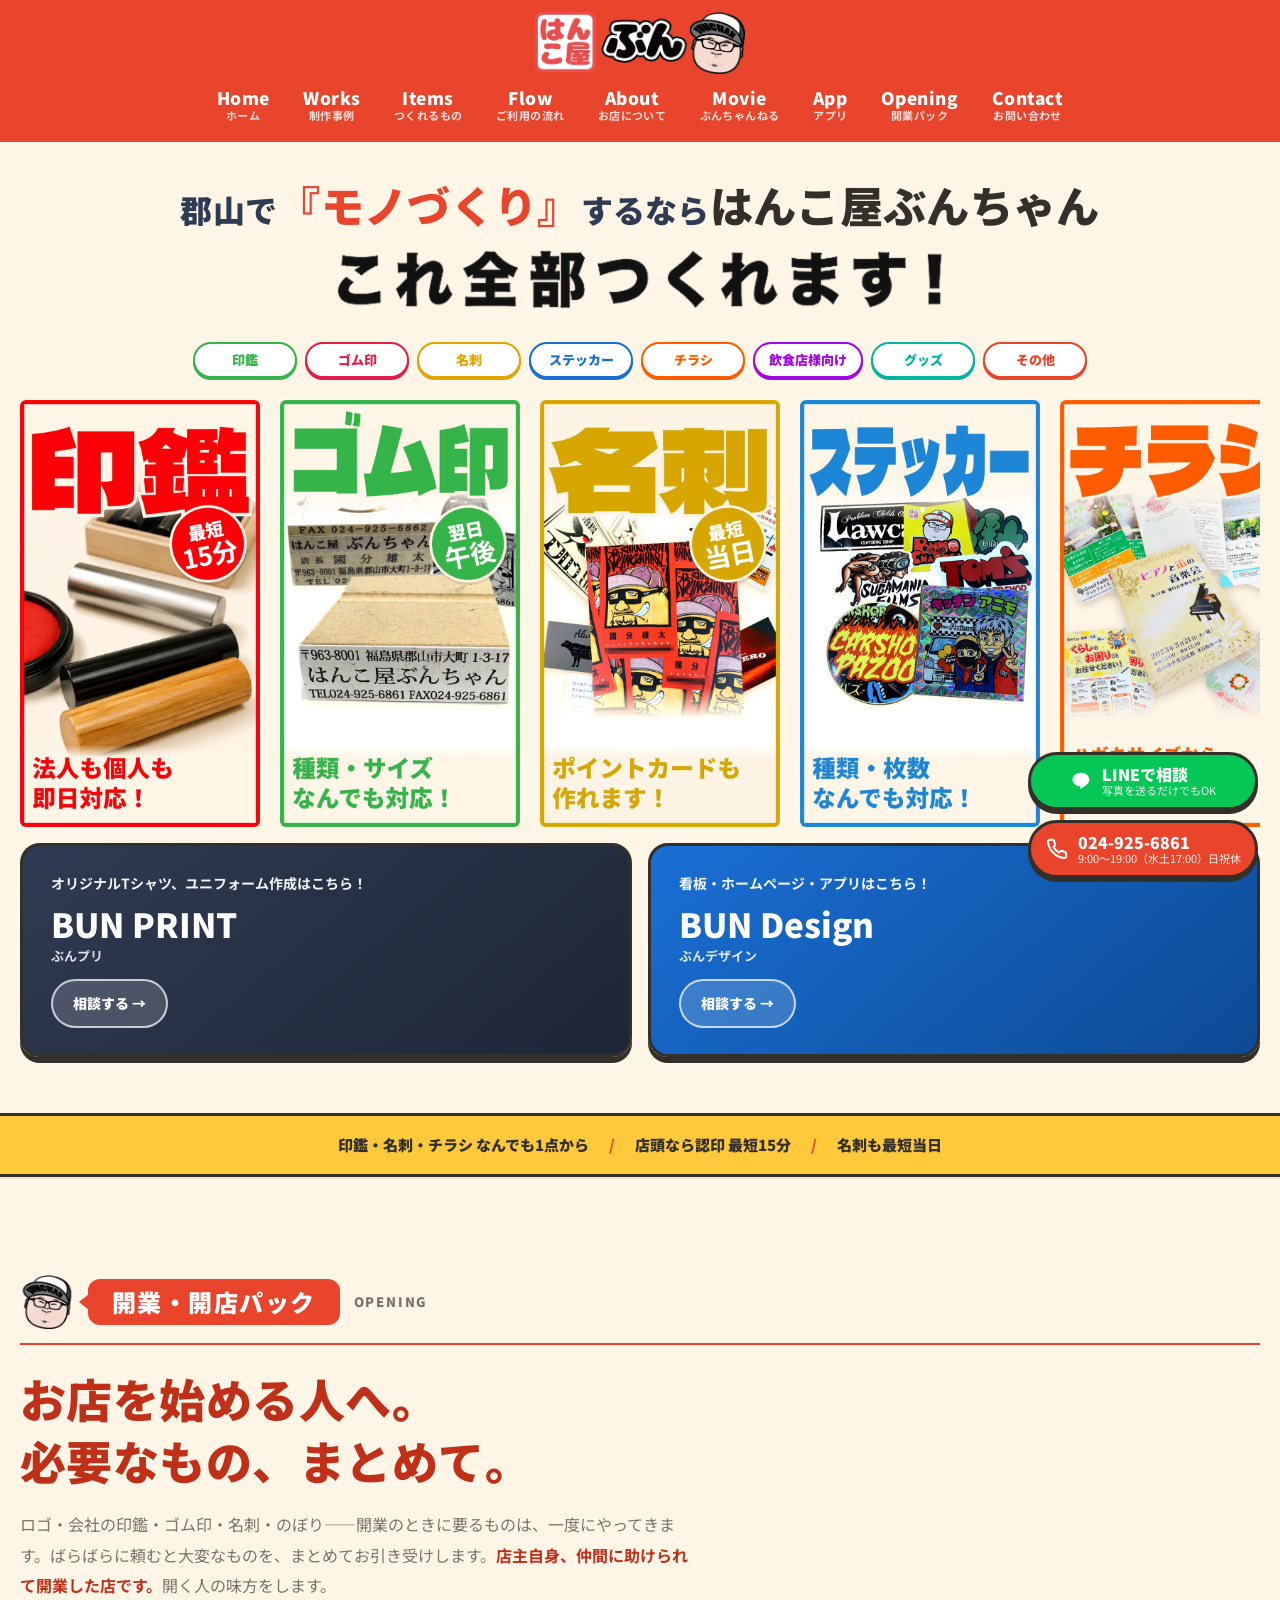
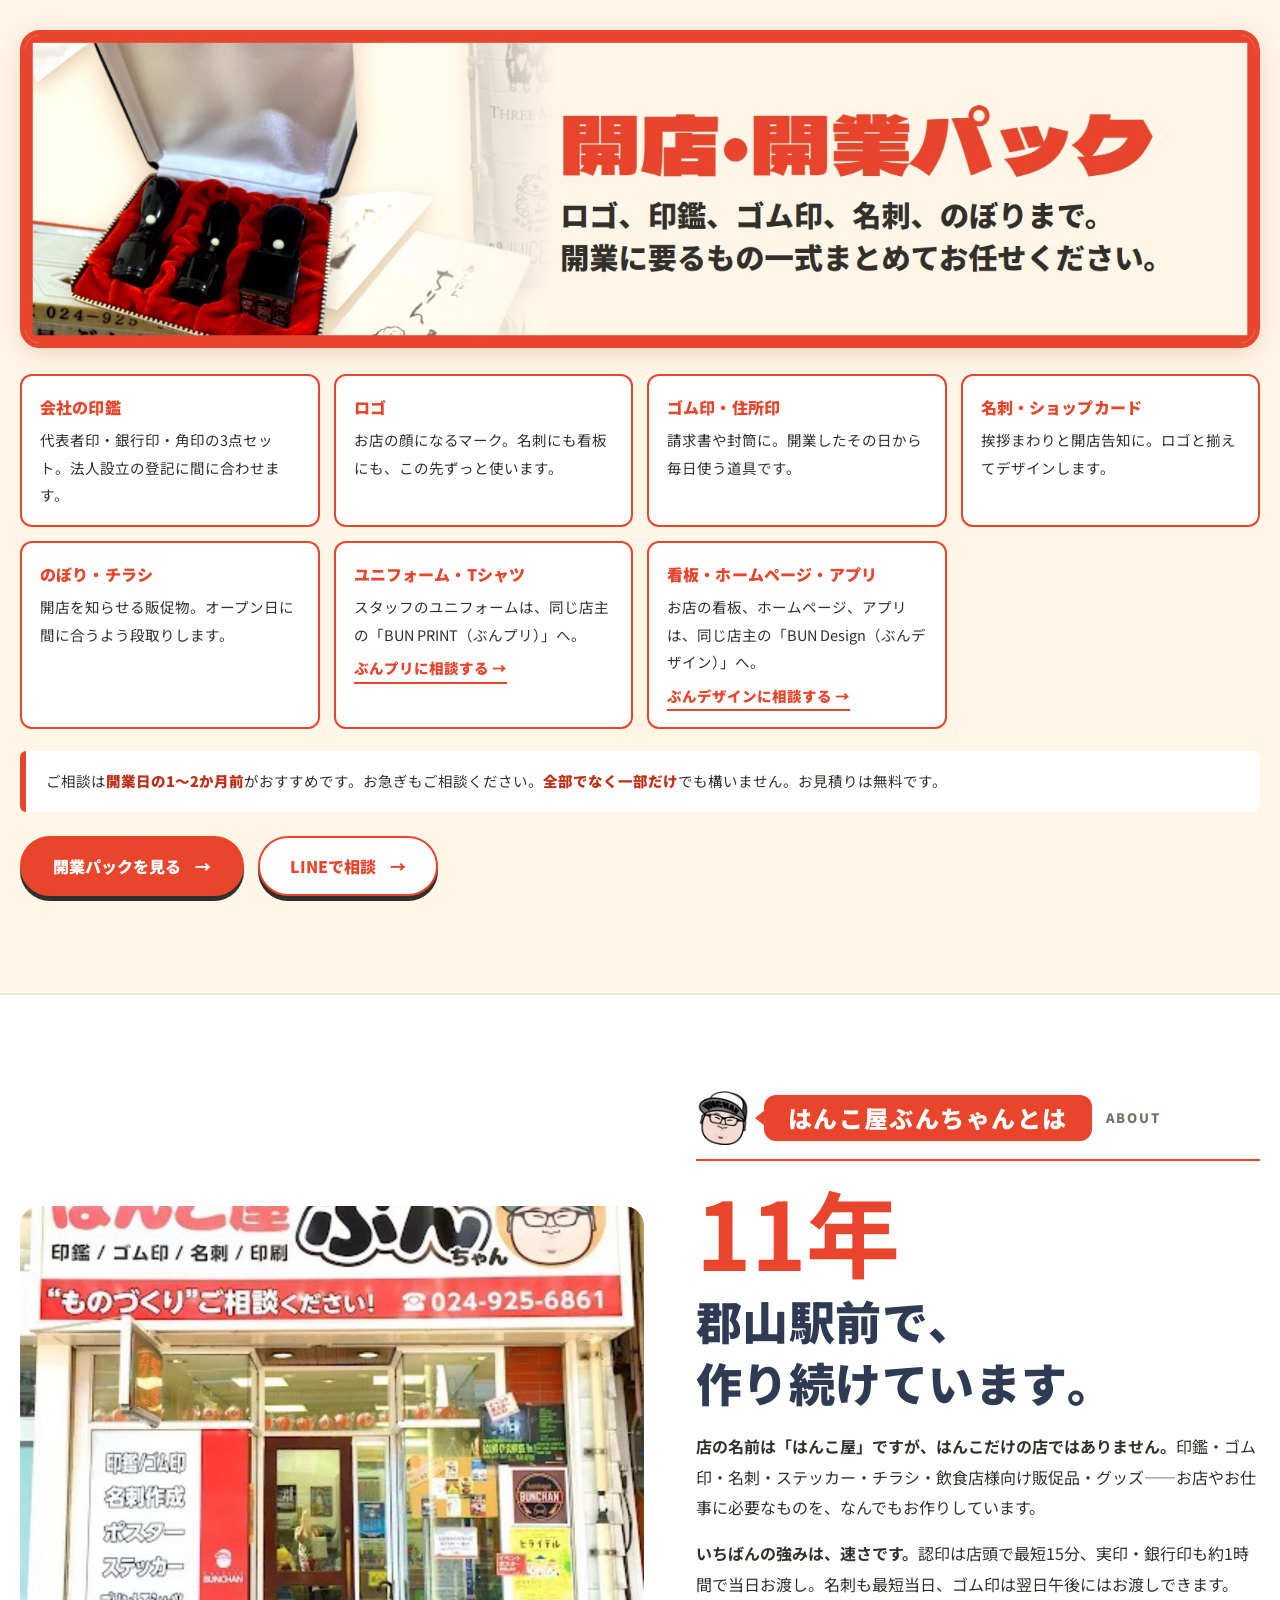
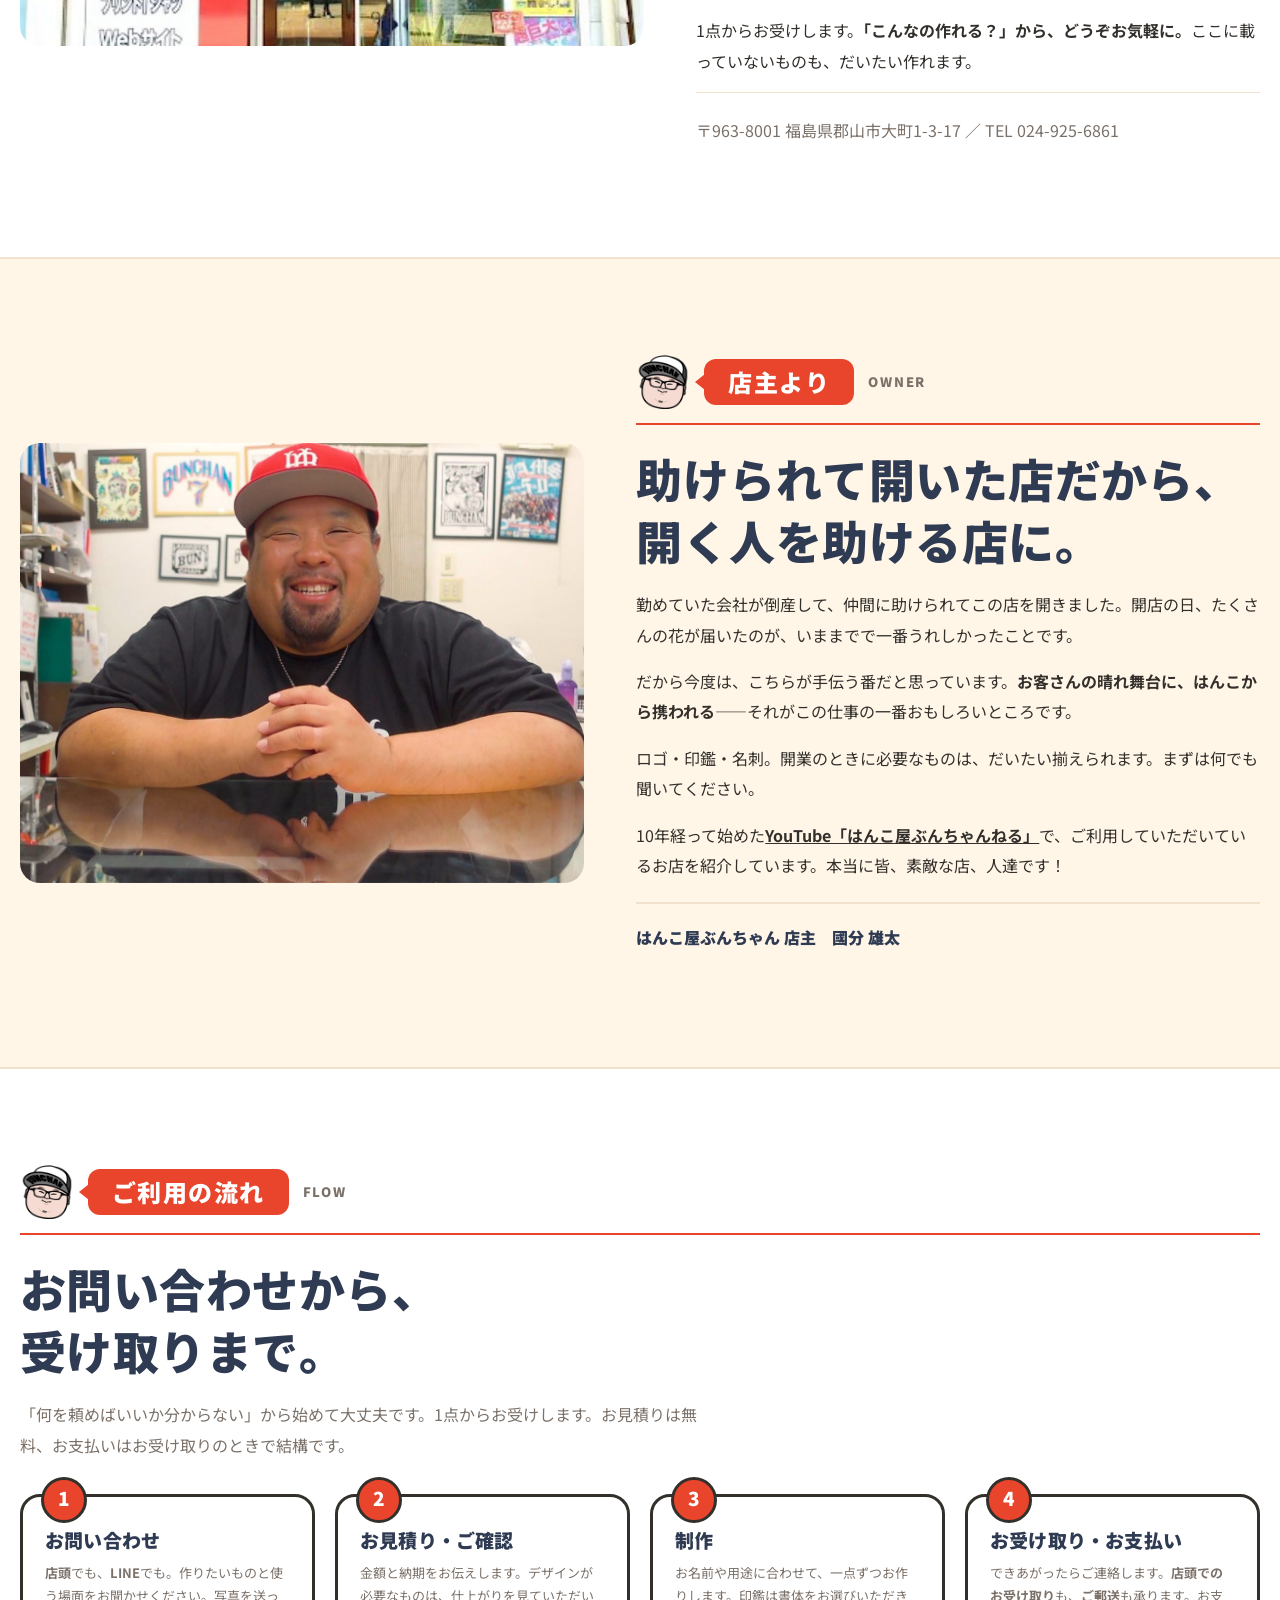
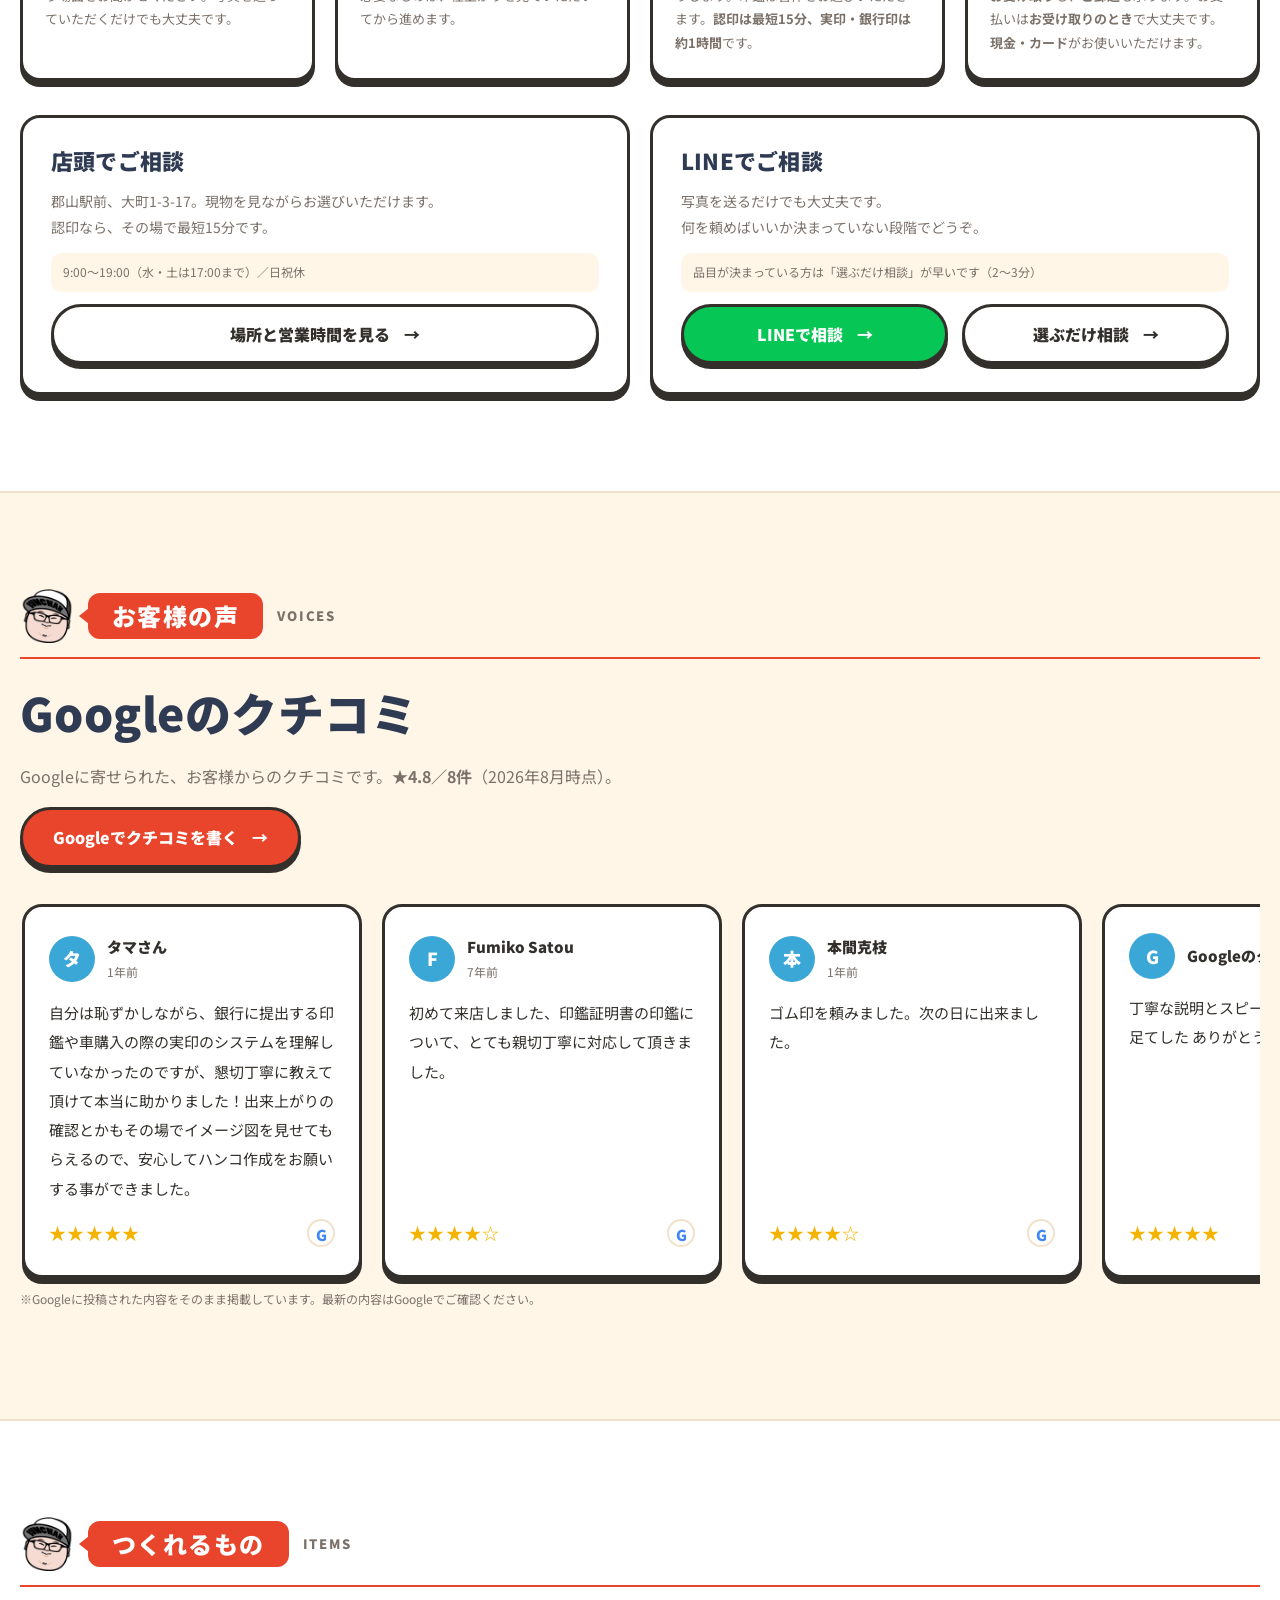
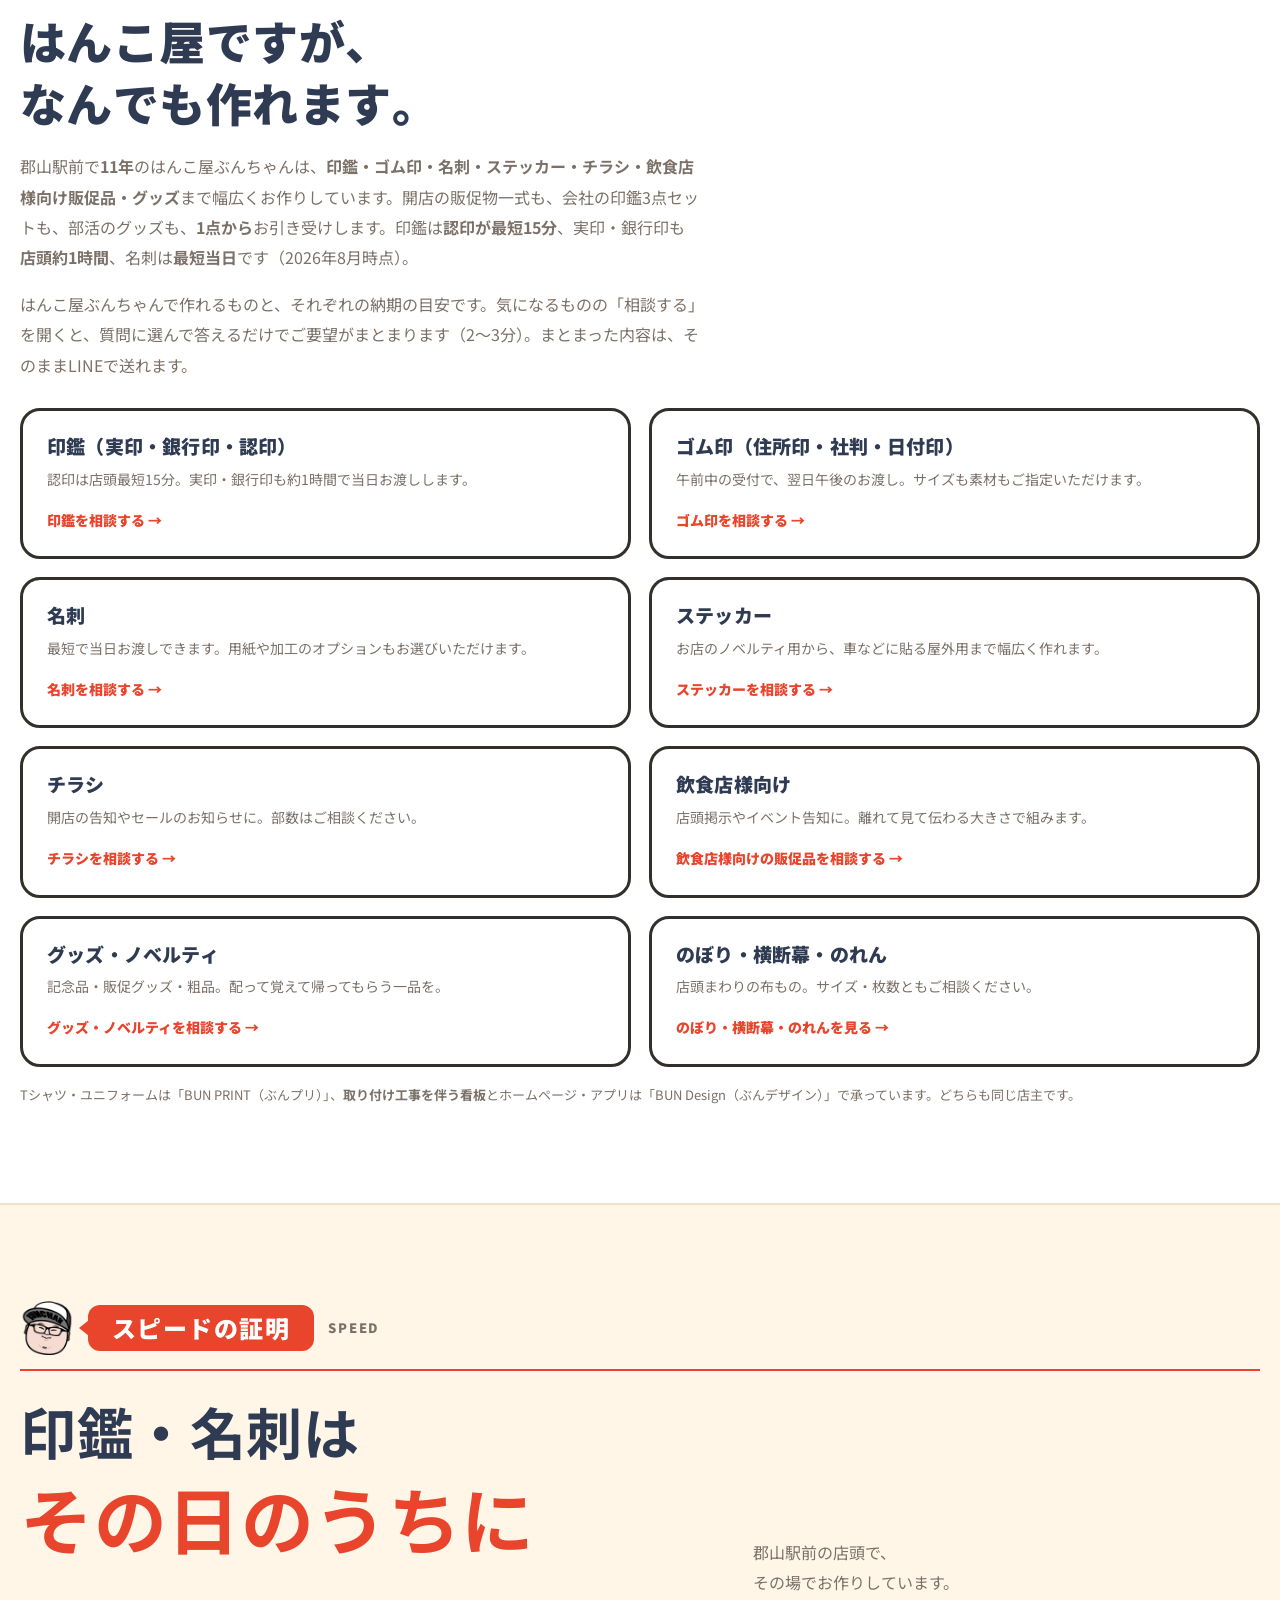
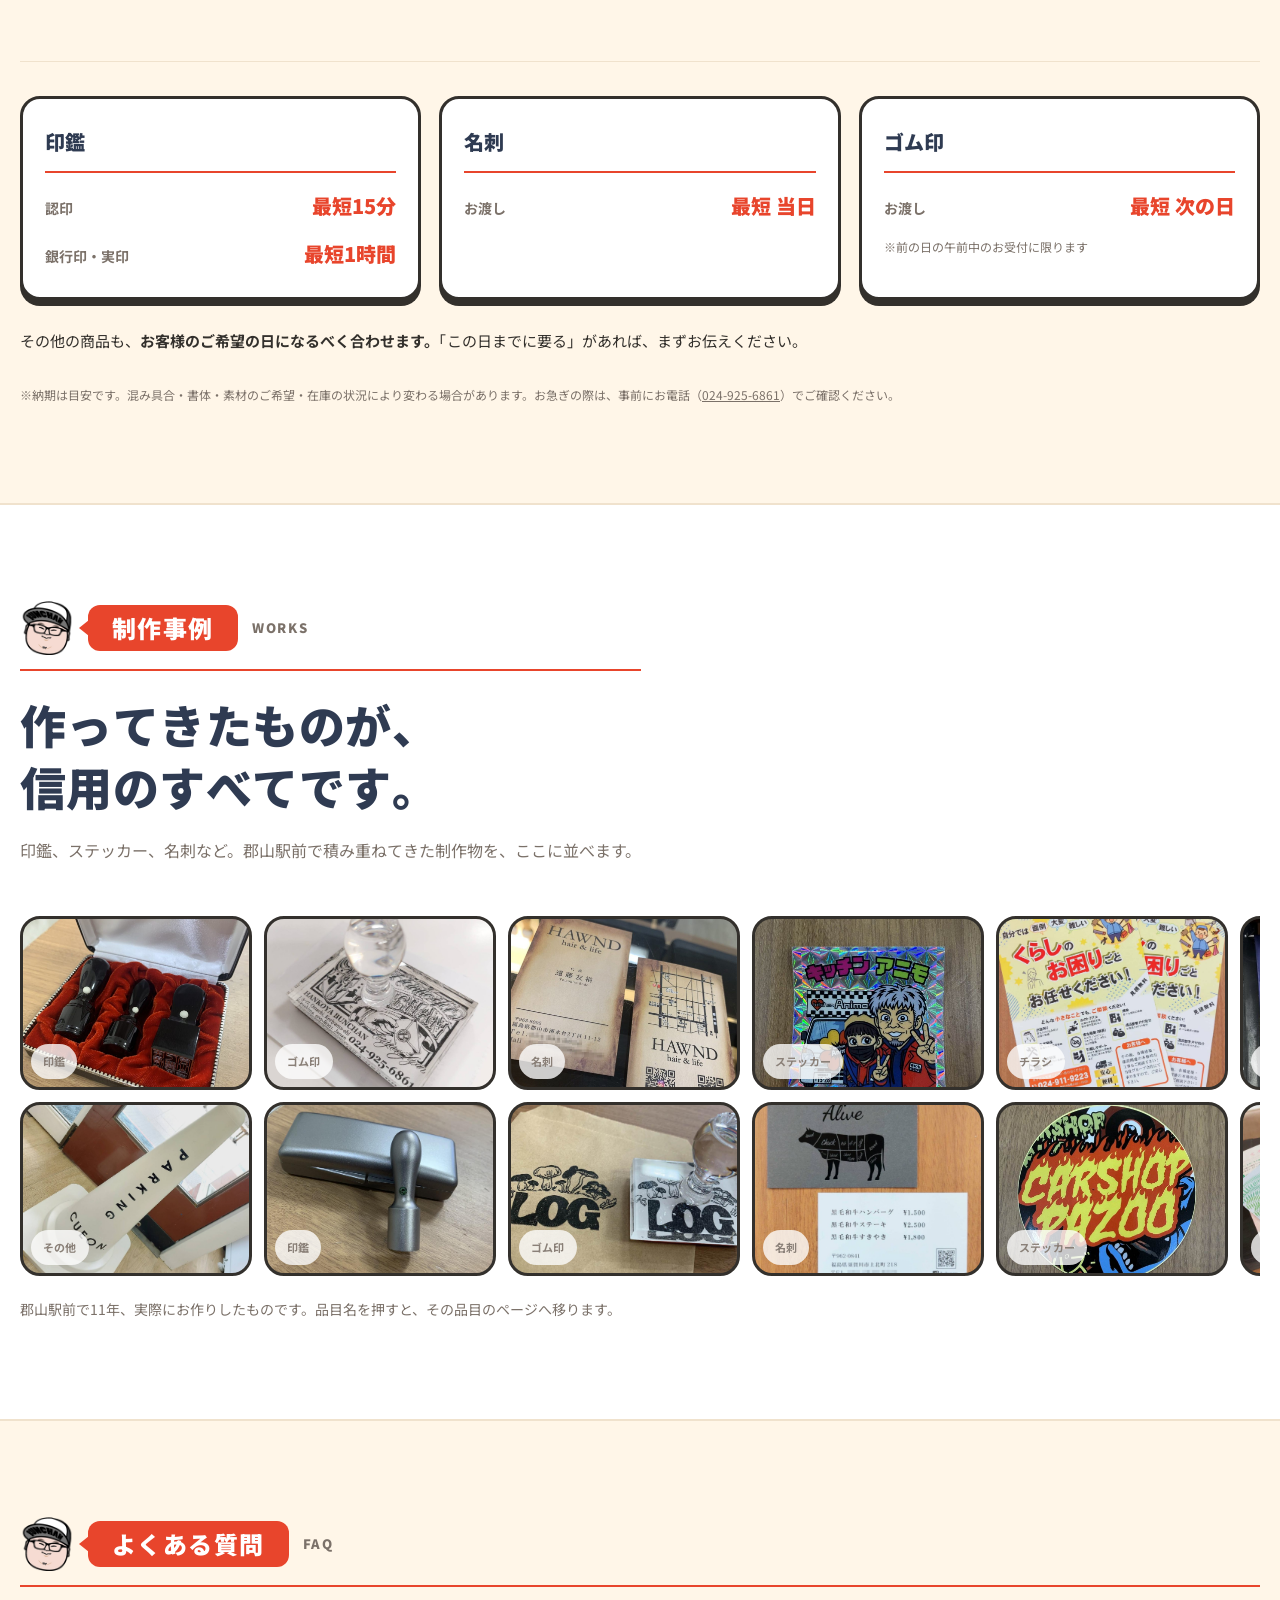
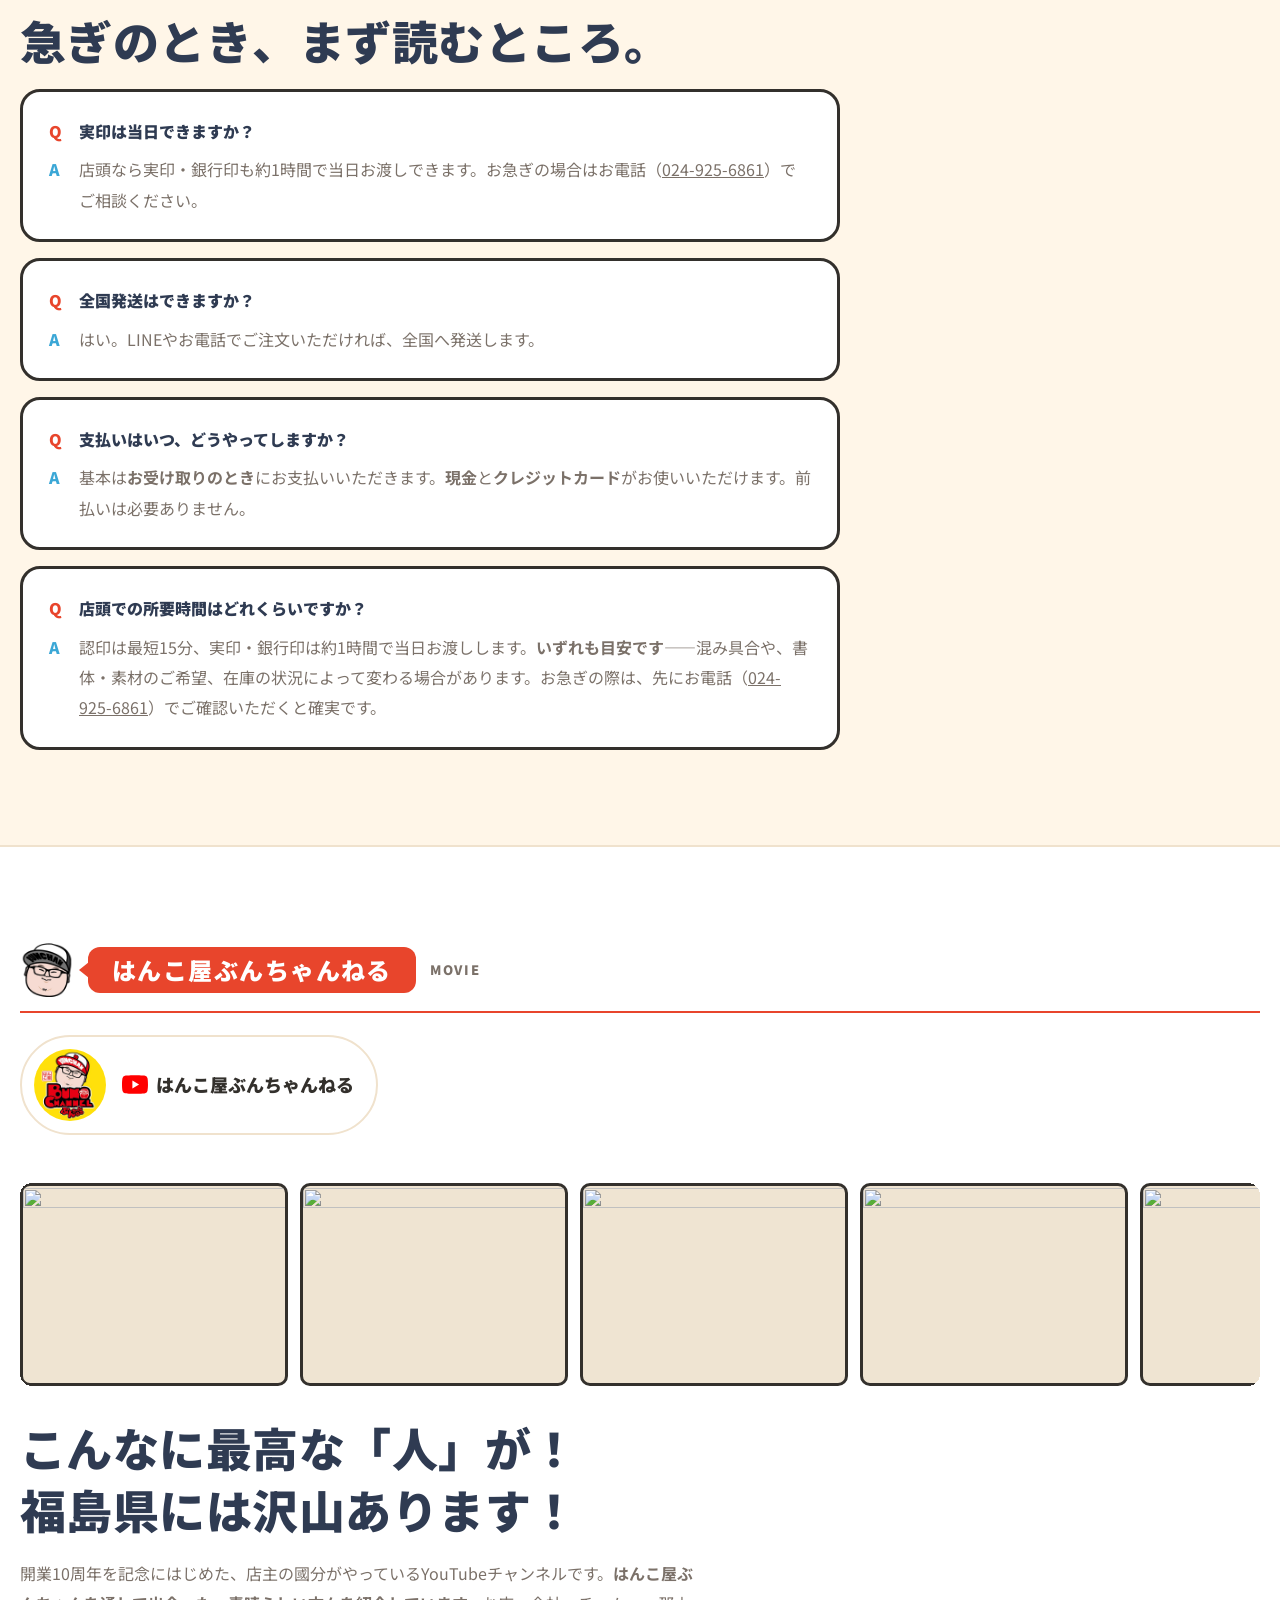
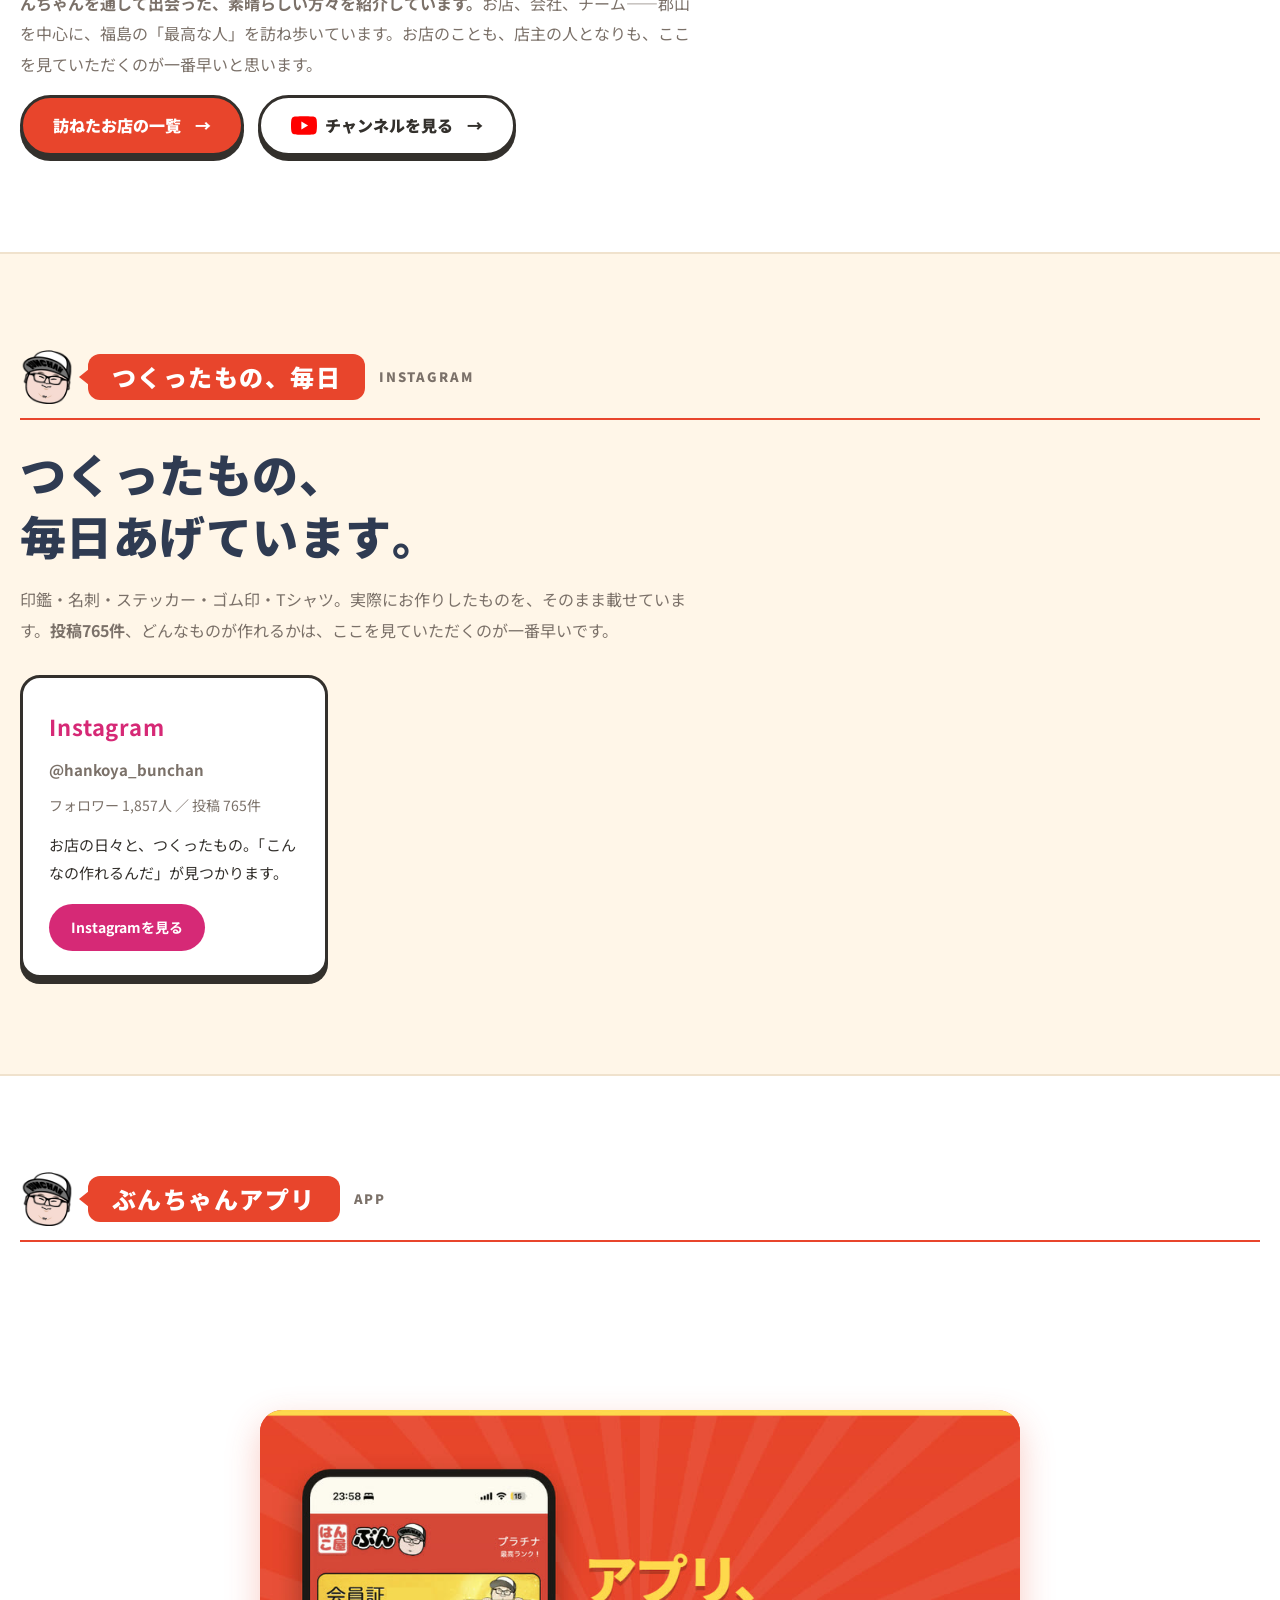
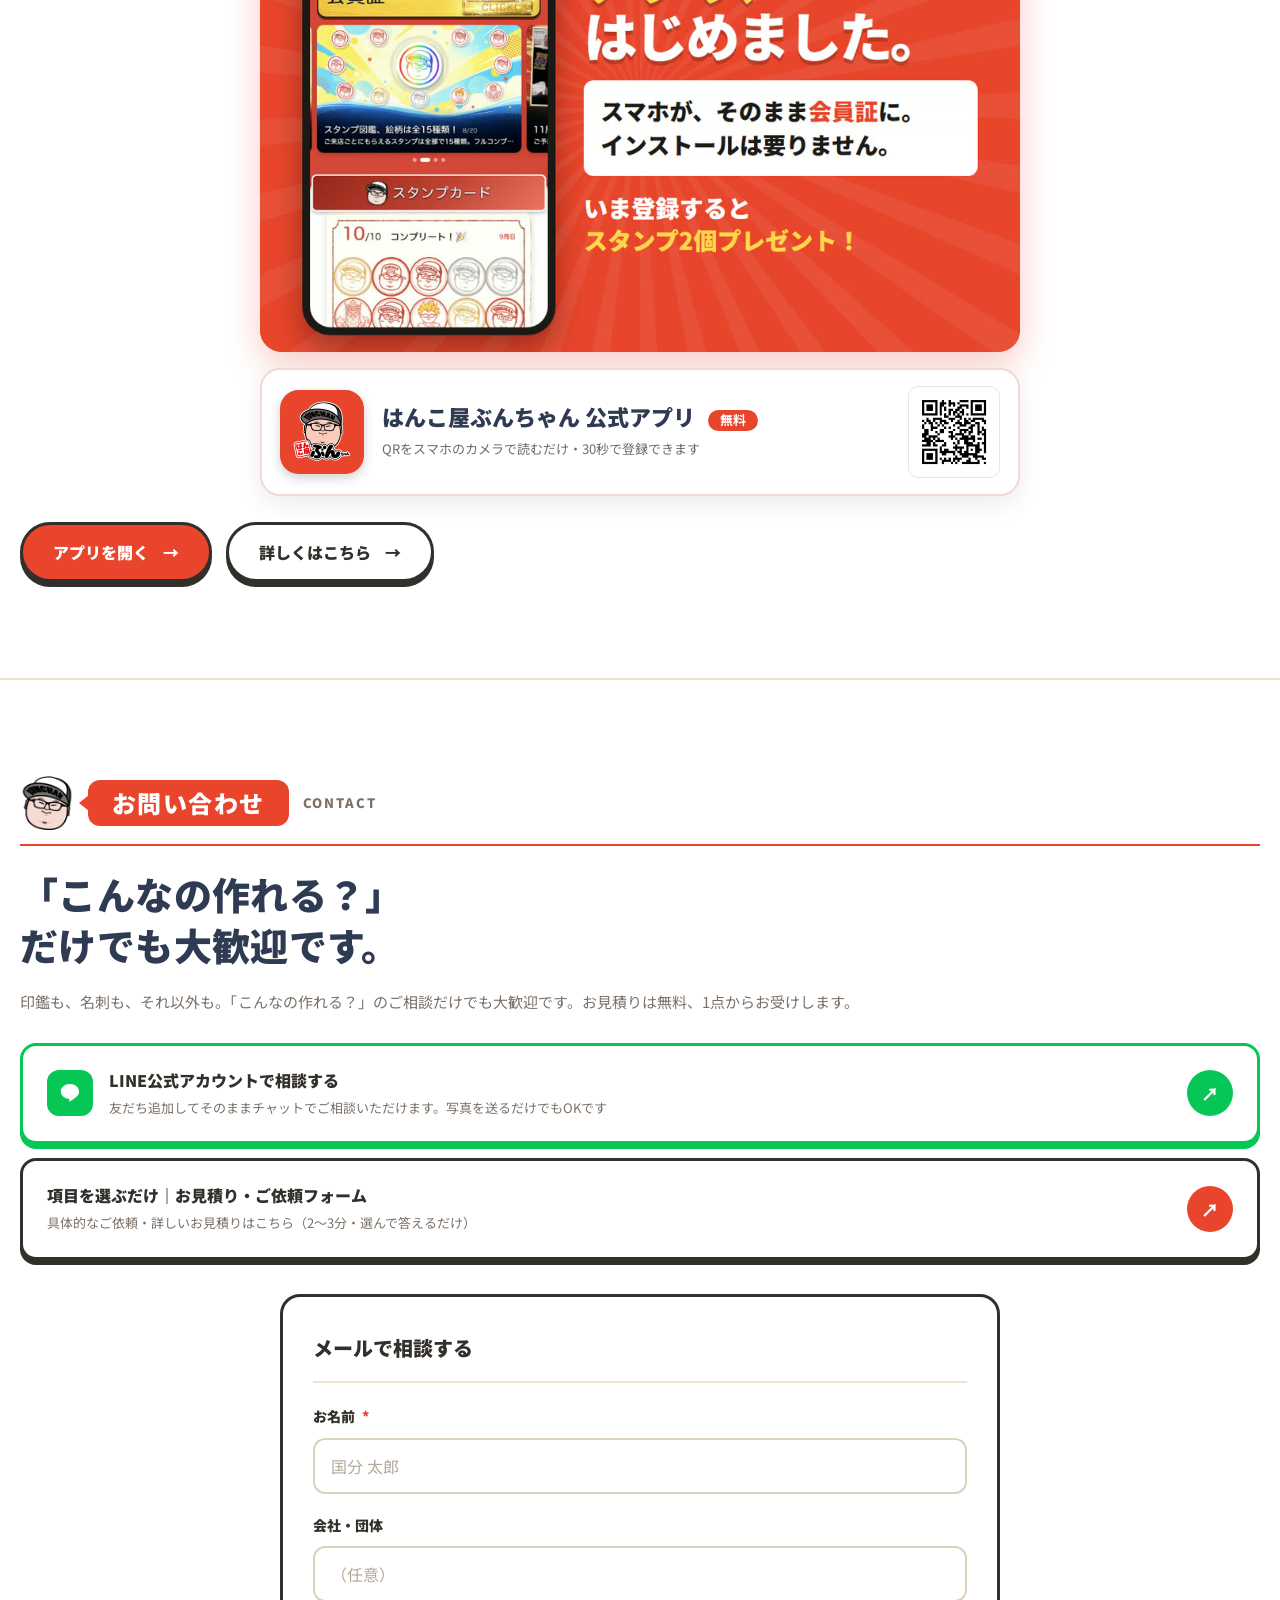
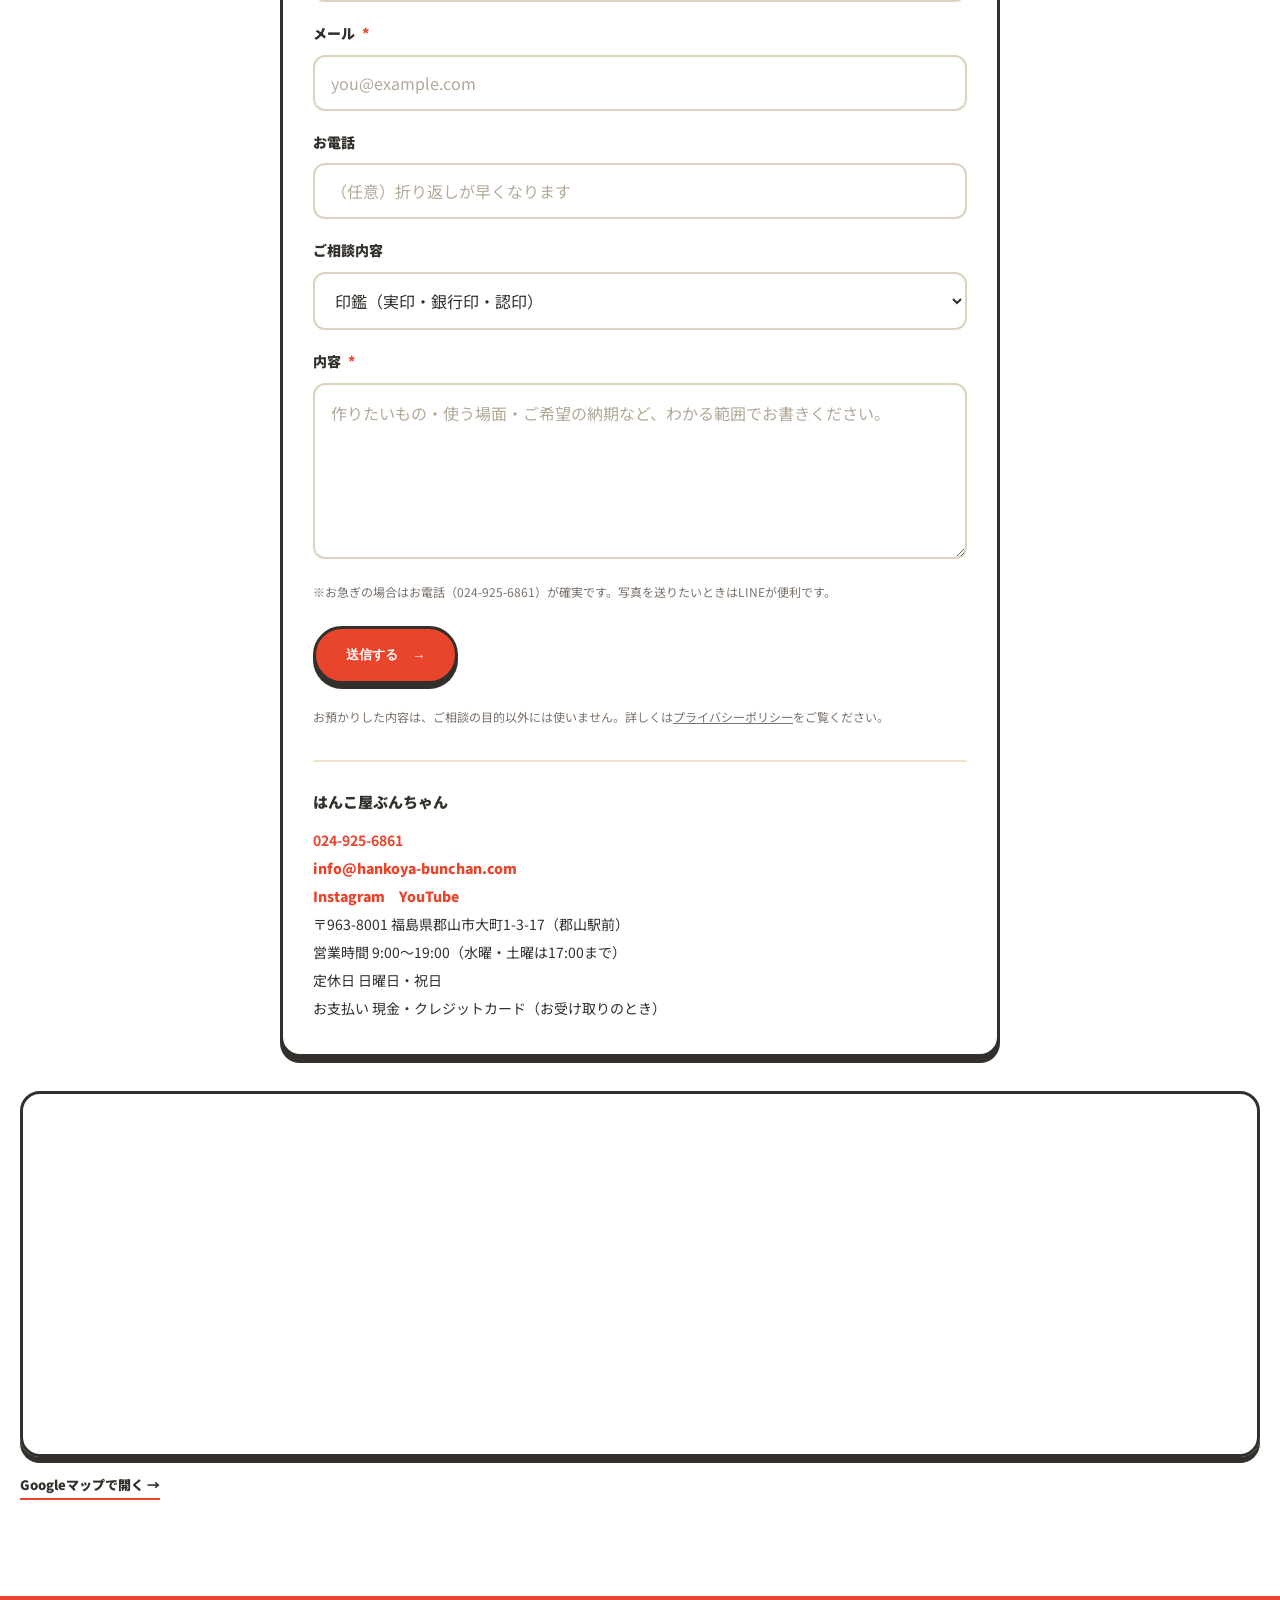
==== index.html @ e127908c "update 2026-09-04 09:06" ====
<!doctype html>
<html lang="ja">
<head>
  <meta charset="utf-8">
  <meta name="viewport" content="width=device-width, initial-scale=1">
  <!-- ★公開時に必ず削除すること（CHECKLIST_KOKAI対象）。公開前の検索インデックス防止 -->
  <meta name="robots" content="noindex,nofollow">
  <title>はんこ屋ぶんちゃん｜郡山でモノづくり 印鑑・名刺・ステッカー・チラシ</title>
  <meta name="description" content="郡山駅前で11年。印鑑・ゴム印・名刺・ステッカー・チラシ・飲食店様向け販促品・グッズまで、なんでもお作りします。認印は店頭最短15分、名刺は最短当日。1点から、全国発送も。">
  <link rel="canonical" href="https://hankoya-bunchan.com/">
  <link rel="icon" href="img/favicon-32.png" sizes="32x32" type="image/png">
  <link rel="icon" href="img/favicon-192.png" sizes="192x192" type="image/png">
  <link rel="apple-touch-icon" href="img/apple-touch-icon.png">
  <meta property="og:type" content="website">
  <meta property="og:title" content="はんこ屋ぶんちゃん｜郡山でモノづくり 印鑑・名刺・ステッカー・チラシ">
  <meta property="og:description" content="郡山駅前で11年。印鑑・ゴム印・名刺・ステッカー・チラシ・飲食店様向け販促品・グッズまで、なんでもお作りします。認印は店頭最短15分、名刺は最短当日。1点から、全国発送も。">
  <meta property="og:url" content="https://bunchan-groobeat.github.io/hankoya-bunchan-hp/">
  <meta property="og:locale" content="ja_JP">
  <meta property="og:image" content="https://bunchan-groobeat.github.io/hankoya-bunchan-hp/img/ogp.jpg">
  <meta property="og:image:width" content="1200">
  <meta property="og:image:height" content="630">
  <meta property="og:image:alt" content="はんこ屋ぶんちゃん これ全部つくれます！">
  <meta name="twitter:card" content="summary_large_image">
  <meta name="twitter:image" content="https://bunchan-groobeat.github.io/hankoya-bunchan-hp/img/ogp.jpg">
  <link rel="preconnect" href="https://fonts.googleapis.com">
  <link rel="preconnect" href="https://fonts.gstatic.com" crossorigin>
  <link href="https://fonts.googleapis.com/css2?family=Noto+Sans+JP:wght@400;500;700;900&display=swap" rel="stylesheet">
  <script type="application/ld+json">
{
  "@context": "https://schema.org",
  "@type": "Store",
  "name": "はんこ屋ぶんちゃん",
  "description": "郡山駅前で11年。印鑑・ゴム印・名刺・ステッカー・チラシ・飲食店様向け販促品・グッズまで、なんでもお作りします。認印は店頭最短15分、名刺は最短当日。1点から、全国発送も。",
  "url": "https://hankoya-bunchan.com/",
  "telephone": "+81-24-925-6861",
  "foundingDate": "2015-07-01",
  "address": {
    "@type": "PostalAddress",
    "postalCode": "963-8001",
    "addressRegion": "福島県",
    "addressLocality": "郡山市",
    "streetAddress": "大町1-3-17",
    "addressCountry": "JP"
  },
  "openingHoursSpecification": [
    {
      "@type": "OpeningHoursSpecification",
      "dayOfWeek": [
        "Monday",
        "Tuesday",
        "Thursday",
        "Friday"
      ],
      "opens": "09:00",
      "closes": "19:00"
    },
    {
      "@type": "OpeningHoursSpecification",
      "dayOfWeek": [
        "Wednesday",
        "Saturday"
      ],
      "opens": "09:00",
      "closes": "17:00"
    }
  ],
  "paymentAccepted": "現金, クレジットカード",
  "currenciesAccepted": "JPY",
  "sameAs": [
    "https://www.instagram.com/hankoya_bunchan",
    "https://www.youtube.com/@bunchannel2025"
  ],
  "image": [
    "https://hankoya-bunchan.com/img/ogp.jpg",
    "https://hankoya-bunchan.com/img/shop-outside.jpg"
  ],
  "logo": "https://hankoya-bunchan.com/img/app-logo.png",
  "priceRange": "¥330〜¥20,000",
  "hasMap": "https://share.google/TN5vIBhqydpP0uvWV"
}
  </script>
  <script type="application/ld+json">
  {
    "@context": "https://schema.org",
    "@type": "FAQPage",
    "mainEntity": [
      {
        "@type": "Question",
        "name": "実印は当日できますか？",
        "acceptedAnswer": {
          "@type": "Answer",
          "text": "店頭なら実印・銀行印も約1時間で当日お渡しできます。お急ぎの場合はお電話（024-925-6861）でご相談ください。"
        }
      },
      {
        "@type": "Question",
        "name": "全国発送はできますか？",
        "acceptedAnswer": {
          "@type": "Answer",
          "text": "はい。LINEやお電話でご注文いただければ、全国へ発送します。"
        }
      },
      {
        "@type": "Question",
        "name": "支払いはいつ、どうやってしますか？",
        "acceptedAnswer": {
          "@type": "Answer",
          "text": "基本はお受け取りのときにお支払いいただきます。現金とクレジットカードがお使いいただけます。前払いは必要ありません。"
        }
      },
      {
        "@type": "Question",
        "name": "店頭での所要時間はどれくらいですか？",
        "acceptedAnswer": {
          "@type": "Answer",
          "text": "認印は最短15分、実印・銀行印は約1時間で当日お渡しします。いずれも目安で、混み具合や書体・素材のご希望、在庫の状況により変わる場合があります。お急ぎの際は事前にお電話（024-925-6861）でご確認ください。"
        }
      }
    ]
  }
  </script>
  <link rel="stylesheet" href="style.css?v=20260904k">
</head>
<body>
  <main>
    <div class="header-bar">
    <div class="container">
      <header class="header">
        <h1 class="logo"><!-- ★ロゴ画像は img/logo.png を差し替えるだけ -->
          <img src="img/app-logo.png" alt="はんこ屋ぶんちゃん" width="900" height="266"></h1>

        <button class="nav-toggle" type="button" id="navToggle" aria-expanded="false" aria-controls="globalNav" aria-label="メニューを開く">
          <span></span><span></span><span></span>
        </button>

        <nav class="gnav" id="globalNav" aria-label="サイト内メニュー">
          <div class="gnav-main">
            <a href="index.html"><span class="gm-en">Home</span><span class="gm-ja">ホーム</span></a>
            <a href="#works"><span class="gm-en">Works</span><span class="gm-ja">制作事例</span></a>
            <a href="#tsukureru"><span class="gm-en">Items</span><span class="gm-ja">つくれるもの</span></a>
            <a href="#flow"><span class="gm-en">Flow</span><span class="gm-ja">ご利用の流れ</span></a>
            <a href="#about"><span class="gm-en">About</span><span class="gm-ja">お店について</span></a>
            <a href="#youtube"><span class="gm-en">Movie</span><span class="gm-ja">ぶんちゃんねる</span></a>
            <a href="app.html"><span class="gm-en">App</span><span class="gm-ja">アプリ</span></a>
            <a href="kaigyo.html"><span class="gm-en">Opening</span><span class="gm-ja">開業パック</span></a>
            <a href="#contact-title"><span class="gm-en">Contact</span><span class="gm-ja">お問い合わせ</span></a>
          </div>
          <div class="gnav-sub">
            <p class="gnav-label">ITEM</p>
            <div class="gnav-items">
              <a href="inkan.html">印鑑</a>
              <a href="gomuin.html">ゴム印</a>
              <a href="meishi.html">名刺</a>
              <a href="sticker.html">ステッカー</a>
              <a href="flyer.html">チラシ</a>
              <a href="poster.html">飲食店様向け</a>
              <a href="goods.html">グッズ</a>
              <a href="other.html">その他</a>
              <a href="kaigyo.html">開業・開店パック</a>
            </div>
          </div>
          <div class="gnav-foot">
            <a class="gnav-line" href="https://lin.ee/Q52XPutI" target="_blank" rel="noopener">LINEで相談</a>
            <a class="gnav-tel" href="tel:0249256861">024-925-6861</a>
          </div>
        </nav>

        <div class="header-note">郡山駅前で創業11年</div>
      </header>
    </div>
    </div>

    <section class="hero" aria-label="つくれるもの">
      <div class="container">
        <!-- 見出しの上のキャッチ（2026-08-24 社長指示） -->
        <p class="hero-catch">郡山で<b class="hc-big hc-red">『モノづくり』</b>するなら<br class="hc-br"><b class="hc-big hc-black">はんこ屋ぶんちゃん</b></p>

        <div class="tiles-head">
          <!-- ★見出し画像は img/heading.png を差し替えるだけ -->
          <img src="img/heading.png" alt="これ全部つくれます！" width="1402" height="166">
        </div>

        <!-- 品目の一覧（2026-08-24 社長指示：色はカードに合わせ、サイズは統一） -->
        <nav class="item-nav" aria-label="品目一覧">
          <a href="inkan.html"   style="--c:#35b449">印鑑</a>
          <a href="gomuin.html"  style="--c:#e51e46">ゴム印</a>
          <a href="meishi.html"  style="--c:#e3a300">名刺</a>
          <a href="sticker.html" style="--c:#1a6fd4">ステッカー</a>
          <a href="flyer.html"   style="--c:#ff5c00">チラシ</a>
          <a href="poster.html"  style="--c:#a309e2">飲食店様向け</a>
          <a href="goods.html"   style="--c:#02b4a2">グッズ</a>
          <a href="other.html"   style="--c:#e8452c">その他</a>
        </nav>

        <!-- ★画像は img/card-*.jpg を置けば自動で入ります（未設置の間はキャプション表示） -->
        <!-- ★カードの画像は img/card-<品目>.png を差し替えるだけで変わります -->
        <!--   品目：inkan / gomuin / meishi / sticker / flyer / poster / goods / other -->
        <div class="carousel">
          <div class="carousel-track" id="carouselTrack">
          <a class="ci" id="item-inkan" href="inkan.html" aria-label="印鑑について相談する">
            <img class="ci-img" src="img/card-inkan.jpg" alt="印鑑 — 認印は15分。実印、銀行印も当日お渡し可能。" loading="lazy" width="675" height="1200">
            <span class="ci-fallback">印鑑</span>
          </a>
          <a class="ci" id="item-gomuin" href="gomuin.html" aria-label="ゴム印について相談する">
            <img class="ci-img" src="img/card-gomuin.jpg" alt="ゴム印 — 午前中受付で次の日午後のお渡し！サイズ、素材も指定可能！" loading="lazy" width="675" height="1200">
            <span class="ci-fallback">ゴム印</span>
          </a>
          <a class="ci" id="item-meishi" href="meishi.html" aria-label="名刺について相談する">
            <img class="ci-img" src="img/card-meishi.jpg" alt="名刺 — 最短当日お渡し可能！用紙や細かいオプション選べます！" loading="lazy" width="675" height="1200">
            <span class="ci-fallback">名刺</span>
          </a>
          <a class="ci" id="item-sticker" href="sticker.html" aria-label="ステッカーについて相談する">
            <img class="ci-img" src="img/card-sticker.jpg" alt="ステッカー — お店のノベルティー用から車など貼り付ける屋外用まで幅広いステッカー作れます！" loading="lazy" width="675" height="1200">
            <span class="ci-fallback">ステッカー</span>
          </a>
          <a class="ci" id="item-flyer" href="flyer.html" aria-label="チラシについて相談する">
            <img class="ci-img" src="img/card-flyer.jpg" alt="チラシ — 配りたい相手が、決まっているなら。開店・セール告知に。" loading="lazy" width="675" height="1200">
            <span class="ci-fallback">チラシ</span>
          </a>
          <a class="ci" id="item-goods" href="goods.html" aria-label="グッズについて相談する">
            <img class="ci-img" src="img/card-goods.jpg" alt="グッズ — 配って、覚えて帰ってもらう。記念品・販促・粗品に。" loading="lazy" width="675" height="1200">
            <span class="ci-fallback">グッズ</span>
          </a>
          <a class="ci" id="item-other" href="other.html" aria-label="その他について相談する">
            <img class="ci-img" src="img/card-other.jpg" alt="その他 — ここに無いものも、大体つくれます。まずは聞いてください。" loading="lazy" width="675" height="1200">
            <span class="ci-fallback">その他</span>
          </a>
          <a class="ci" id="item-poster" href="poster.html" aria-label="飲食店様向けについて相談する">
            <img class="ci-img" src="img/card-poster.jpg" alt="飲食店様向け — ライター・灰皿・のれん・のぼり。お店の販促品を、まとめて。" loading="lazy" width="675" height="1200">
            <span class="ci-fallback">飲食店様向け</span>
          </a>
          <a class="ci" id="item-kaigyo" href="kaigyo.html" aria-label="開店・開業パックについて相談する">
            <img class="ci-img" src="img/card-kaigyo.jpg" alt="開店・開業パック — ロゴ、印鑑、ゴム印、名刺、のぼりまで。開業に要るもの一式まとめてお任せください。" loading="lazy" width="675" height="1200">
          </a>
          </div>
        </div>


        <!-- 姉妹ブランド（2026-08-24 社長指示：開業パックの下に2項目） -->
        <div class="brands">
          <a class="brand-card brand-print" href="https://lin.ee/Q52XPutI" target="_blank" rel="noopener">
            <span class="bc-lead">オリジナルTシャツ、ユニフォーム作成はこちら！</span>
            <span class="bc-name">BUN PRINT<small>ぶんプリ</small></span>
            <span class="bc-go">相談する&nbsp;→</span>
          </a>
          <a class="brand-card brand-design" href="https://lin.ee/Q52XPutI" target="_blank" rel="noopener">
            <span class="bc-lead">看板・ホームページ・アプリはこちら！</span>
            <span class="bc-name">BUN Design<small>ぶんデザイン</small></span>
            <span class="bc-go">相談する&nbsp;→</span>
          </a>
        </div>
      </div>
    </section>

    <div class="hero-strip">
      <div class="container">
        <p>
          <span>印鑑・名刺・チラシ なんでも1点から</span><span class="sep">/</span>
          <span>店頭なら認印 最短15分</span><span class="sep">/</span>
          <span>名刺も最短当日</span>
        </p>
      </div>
    </div>

    <!-- 開業・開店パック（2026-08-27 社長指示：品目の中の横バンドから独立セクションへ格上げ）
         ★バンド画像は img/band-kaigyo.jpg を差し替えるだけ -->
    <section class="section warm reveal" id="kaigyo" aria-labelledby="kaigyo-title">
      <div class="container">
        <p class="eyebrow"><span class="eb-en">OPENING</span><span class="eb-ja">開業・開店パック</span></p>
        <h2 class="section-title" id="kaigyo-title">お店を始める人へ。<br>必要なもの、まとめて。</h2>
        <p class="section-lead">ロゴ・会社の印鑑・ゴム印・名刺・のぼり——開業のときに要るものは、一度にやってきます。ばらばらに頼むと大変なものを、まとめてお引き受けします。<b>店主自身、仲間に助けられて開業した店です。</b>開く人の味方をします。</p>
        <a class="pack-card" href="kaigyo.html" aria-label="開業・開店パックのページを見る">
          <img src="img/band-kaigyo.jpg" alt="開業・開店パック — お店を始める準備、ロゴから印鑑までまとめてお任せ！当店で全て制作できます！" width="1600" height="400">
        </a>
        <ul class="pack-list">
          <li><b>会社の印鑑</b>代表者印・銀行印・角印の3点セット。法人設立の登記に間に合わせます。</li>
          <li><b>ロゴ</b>お店の顔になるマーク。名刺にも看板にも、この先ずっと使います。</li>
          <li><b>ゴム印・住所印</b>請求書や封筒に。開業したその日から毎日使う道具です。</li>
          <li><b>名刺・ショップカード</b>挨拶まわりと開店告知に。ロゴと揃えてデザインします。</li>
          <li><b>のぼり・チラシ</b>開店を知らせる販促物。オープン日に間に合うよう段取りします。</li>
          <li class="pack-list__bunpri"><b>ユニフォーム・Tシャツ</b>スタッフのユニフォームは、同じ店主の「BUN PRINT（ぶんプリ）」へ。<a href="https://lin.ee/Q52XPutI" target="_blank" rel="noopener">ぶんプリに相談する →</a></li>
          <li class="pack-list__bunpri"><b>看板・ホームページ・アプリ</b>お店の看板、ホームページ、アプリは、同じ店主の「BUN Design（ぶんデザイン）」へ。<a href="https://lin.ee/Q52XPutI" target="_blank" rel="noopener">ぶんデザインに相談する →</a></li>
        </ul>
        <p class="pack-when">ご相談は<b>開業日の1〜2か月前</b>がおすすめです。お急ぎもご相談ください。<b>全部でなく一部だけ</b>でも構いません。お見積りは無料です。</p>
        <div class="pg-actions">
          <a class="cta" href="kaigyo.html">開業パックを見る</a>
          <a class="cta cta-line" href="https://lin.ee/Q52XPutI" target="_blank" rel="noopener">LINEで相談</a>
        </div>
      </div>
    </section>

    <section class="section reveal" id="about" aria-labelledby="about-title">
      <div class="container story-grid">
        <!-- ★写真は img/shop-outside.jpg を置くと入ります -->
        <div class="photo-placeholder story-photo" role="img" aria-label="郡山駅前の店舗外観" data-photo="img/shop-outside.jpg">
          <span>ここに店舗の写真</span>
        </div>
        <div class="story-copy">
          <p class="eyebrow"><span class="eb-en">ABOUT</span><span class="eb-ja">はんこ屋ぶんちゃんとは</span></p>
          <p class="big-year">11年</p>
          <h2 class="section-title" id="about-title">郡山駅前で、<br>作り続けています。</h2>
          <p><b>店の名前は「はんこ屋」ですが、はんこだけの店ではありません。</b>印鑑・ゴム印・名刺・ステッカー・チラシ・飲食店様向け販促品・グッズ——お店やお仕事に必要なものを、なんでもお作りしています。</p>
          <p><b>いちばんの強みは、速さです。</b>認印は店頭で最短15分、実印・銀行印も約1時間で当日お渡し。名刺も最短当日、ゴム印は翌日午後にはお渡しできます。</p>
          <p>1点からお受けします。<b>「こんなの作れる？」から、どうぞお気軽に。</b>ここに載っていないものも、だいたい作れます。</p>
          <p class="address">〒963-8001 福島県郡山市大町1-3-17 ／ TEL 024-925-6861</p>
        </div>
      </div>
    </section>

    <section class="section warm reveal" id="owner" aria-labelledby="owner-title">
      <div class="container story-grid story-grid-rev">
        <div class="story-copy">
          <p class="eyebrow"><span class="eb-en">OWNER</span><span class="eb-ja">店主より</span></p>
          <h2 class="section-title" id="owner-title">助けられて開いた店だから、<br>開く人を助ける店に。</h2>
          <p>勤めていた会社が倒産して、仲間に助けられてこの店を開きました。開店の日、たくさんの花が届いたのが、いままでで一番うれしかったことです。</p>
          <p>だから今度は、こちらが手伝う番だと思っています。<b>お客さんの晴れ舞台に、はんこから携われる</b>——それがこの仕事の一番おもしろいところです。</p>
          <p>ロゴ・印鑑・名刺。開業のときに必要なものは、だいたい揃えられます。まずは何でも聞いてください。</p>
          <!-- ★2026-09-03 社長の言葉に差し替え（旧＝「店の外では、YouTube…で郡山のお店を訪ね歩いています。おかげで、この街のことはだいたい分かるようになりました。」）。
               社長のメモ「素敵な店、人達でです！」は「人達です！」の誤字と判断して直した。意図が違えば戻す。 -->
          <p>10年経って始めた<a href="https://www.youtube.com/@bunchannel2025" target="_blank" rel="noopener"><b>YouTube「はんこ屋ぶんちゃんねる」</b></a>で、ご利用していただいているお店を紹介しています。本当に皆、素敵な店、人達です！</p>
          <p class="owner-name">はんこ屋ぶんちゃん 店主　國分 雄太</p>
          <!-- ★2026-09-04 社長「この名前と顔のLINEはいらない」→ 店主名の下にあった「LINEで相談する」ボタンを削除 -->
        </div>
        <!-- ★写真は img/owner.jpg を置くと入ります -->
        <div class="photo-placeholder story-photo" role="img" aria-label="店主の写真" data-photo="img/owner.jpg">
          <span>ここに店主の写真</span>
        </div>
      </div>
    </section>

    <section class="section reveal" id="flow" aria-labelledby="flow-title">
      <div class="container">
        <p class="eyebrow"><span class="eb-en">FLOW</span><span class="eb-ja">ご利用の流れ</span></p>
        <h2 class="section-title" id="flow-title">お問い合わせから、<br>受け取りまで。</h2>
        <p class="section-lead">「何を頼めばいいか分からない」から始めて大丈夫です。1点からお受けします。お見積りは無料、お支払いはお受け取りのときで結構です。</p>

        <ol class="flow">
          <li class="flow-step">
            <span class="flow-num">1</span>
            <h3>お問い合わせ</h3>
            <p><b>店頭</b>でも、<b>LINE</b>でも。作りたいものと使う場面をお聞かせください。写真を送っていただくだけでも大丈夫です。</p>
          </li>
          <li class="flow-step">
            <span class="flow-num">2</span>
            <h3>お見積り・ご確認</h3>
            <p>金額と納期をお伝えします。デザインが必要なものは、仕上がりを見ていただいてから進めます。</p>
          </li>
          <li class="flow-step">
            <span class="flow-num">3</span>
            <h3>制作</h3>
            <p>お名前や用途に合わせて、一点ずつお作りします。印鑑は書体をお選びいただきます。<b>認印は最短15分、実印・銀行印は約1時間</b>です。</p>
          </li>
          <li class="flow-step">
            <span class="flow-num">4</span>
            <h3>お受け取り・お支払い</h3>
            <p>できあがったらご連絡します。<b>店頭でのお受け取り</b>も、<b>ご郵送</b>も承ります。お支払いは<b>お受け取りのとき</b>で大丈夫です。<b>現金・カード</b>がお使いいただけます。</p>
          </li>
        </ol>

        <div class="flow-entry">
          <div class="flow-entry-card">
            <h3>店頭でご相談</h3>
            <p>郡山駅前、大町1-3-17。現物を見ながらお選びいただけます。<br>認印なら、その場で最短15分です。</p>
            <p class="flow-entry-note">9:00〜19:00（水・土は17:00まで）／日祝休</p>
            <a class="cta cta-second" href="#shop">場所と営業時間を見る</a>
          </div>
          <div class="flow-entry-card">
            <h3>LINEでご相談</h3>
            <p>写真を送るだけでも大丈夫です。<br>何を頼めばいいか決まっていない段階でどうぞ。</p>
            <p class="flow-entry-note">品目が決まっている方は「選ぶだけ相談」が早いです（2〜3分）</p>
            <div class="pg-actions">
              <a class="cta cta-line" href="https://lin.ee/Q52XPutI" target="_blank" rel="noopener">LINEで相談</a>
              <a class="cta cta-second" href="https://bunchan-groobeat.github.io/bunchan-hearing/" target="_blank" rel="noopener">選ぶだけ相談</a>
            </div>
          </div>
        </div>
      </div>
    </section>


    <!-- Google口コミ ★★★★★ -->
    <section class="section warm reveal" id="review" aria-labelledby="review-title">
      <div class="container">
        <p class="eyebrow"><span class="eb-en">VOICES</span><span class="eb-ja">お客様の声</span></p>
        <h2 class="section-title" id="review-title">Googleのクチコミ</h2>
        <p class="section-lead">Googleに寄せられた、お客様からのクチコミです。<b>★4.8／8件</b>（2026年8月時点）。</p>
        <div class="pg-actions" style="margin-bottom:30px">
          <a class="cta" href="https://share.google/TN5vIBhqydpP0uvWV" target="_blank" rel="noopener">Googleでクチコミを書く</a>
        </div>

        <!-- クチコミのスライダー（2026-08-24 社長指示：カード式に） -->
        <div class="voices" id="voices">
          <div class="voices-track" id="voicesTrack">
            <figure class="voice">
              <div class="v-head"><span class="v-avatar" aria-hidden="true">タ</span><span><b class="v-name">タマさん</b><small class="v-when">1年前</small></span></div>
              <blockquote class="v-text">自分は恥ずかしながら、銀行に提出する印鑑や車購入の際の実印のシステムを理解していなかったのですが、懇切丁寧に教えて頂けて本当に助かりました！出来上がりの確認とかもその場でイメージ図を見せてもらえるので、安心してハンコ作成をお願いする事ができました。</blockquote>
              <figcaption class="v-foot"><span class="v-stars" aria-label="5段階中5">★★★★★</span><span class="v-g" aria-hidden="true">G</span></figcaption>
            </figure>
            <figure class="voice">
              <div class="v-head"><span class="v-avatar" aria-hidden="true">F</span><span><b class="v-name">Fumiko Satou</b><small class="v-when">7年前</small></span></div>
              <blockquote class="v-text">初めて来店しました、印鑑証明書の印鑑について、とても親切丁寧に対応して頂きました。</blockquote>
              <figcaption class="v-foot"><span class="v-stars" aria-label="5段階中4">★★★★☆</span><span class="v-g" aria-hidden="true">G</span></figcaption>
            </figure>
            <figure class="voice">
              <div class="v-head"><span class="v-avatar" aria-hidden="true">本</span><span><b class="v-name">本間克枝</b><small class="v-when">1年前</small></span></div>
              <blockquote class="v-text">ゴム印を頼みました。次の日に出来ました。</blockquote>
              <figcaption class="v-foot"><span class="v-stars" aria-label="5段階中4">★★★★☆</span><span class="v-g" aria-hidden="true">G</span></figcaption>
            </figure>
            <figure class="voice">
              <div class="v-head"><span class="v-avatar" aria-hidden="true">G</span><span><b class="v-name">Googleのクチコミより</b><small class="v-when"></small></span></div>
              <blockquote class="v-text">丁寧な説明とスピーディーな仕上がりに満足てした ありがとうございます😊</blockquote>
              <figcaption class="v-foot"><span class="v-stars" aria-label="5段階中5">★★★★★</span><span class="v-g" aria-hidden="true">G</span></figcaption>
            </figure>
            <figure class="voice">
              <div class="v-head"><span class="v-avatar" aria-hidden="true">G</span><span><b class="v-name">Googleのクチコミより</b><small class="v-when"></small></span></div>
              <blockquote class="v-text">大事な会議の前に気づいた　ハンコ忘れ！！</blockquote>
              <figcaption class="v-foot"><span class="v-stars" aria-label="5段階中5">★★★★★</span><span class="v-g" aria-hidden="true">G</span></figcaption>
            </figure>
          </div>
        </div>
        <p class="review-note">※Googleに投稿された内容をそのまま掲載しています。最新の内容はGoogleでご確認ください。</p>
      </div>
    </section>

    <section class="section reveal" id="tsukureru" aria-labelledby="products-title">
      <div class="container">
        <p class="eyebrow"><span class="eb-en">ITEMS</span><span class="eb-ja">つくれるもの</span></p>
        <h2 class="section-title" id="products-title">はんこ屋ですが、<br>なんでも作れます。</h2>
        <p class="section-lead">郡山駅前で<b>11年</b>のはんこ屋ぶんちゃんは、<b>印鑑・ゴム印・名刺・ステッカー・チラシ・飲食店様向け販促品・グッズ</b>まで幅広くお作りしています。開店の販促物一式も、会社の印鑑3点セットも、部活のグッズも、<b>1点から</b>お引き受けします。印鑑は<b>認印が最短15分</b>、実印・銀行印も<b>店頭約1時間</b>、名刺は<b>最短当日</b>です（2026年8月時点）。</p>
        <p class="section-lead">はんこ屋ぶんちゃんで作れるものと、それぞれの納期の目安です。気になるものの「相談する」を開くと、質問に選んで答えるだけでご要望がまとまります（2〜3分）。まとまった内容は、そのままLINEで送れます。</p>
        <ul class="item-list">
          <li id="nav-inkan">
            <h3>印鑑（実印・銀行印・認印）</h3>
            <p>認印は店頭最短15分。実印・銀行印も約1時間で当日お渡しします。</p>
            <a href="inkan.html">印鑑を相談する</a>
          </li>
          <li id="nav-gomuin">
            <h3>ゴム印（住所印・社判・日付印）</h3>
            <p>午前中の受付で、翌日午後のお渡し。サイズも素材もご指定いただけます。</p>
            <a href="gomuin.html">ゴム印を相談する</a>
          </li>
          <li id="nav-meishi">
            <h3>名刺</h3>
            <p>最短で当日お渡しできます。用紙や加工のオプションもお選びいただけます。</p>
            <a href="meishi.html">名刺を相談する</a>
          </li>
          <li id="nav-sticker">
            <h3>ステッカー</h3>
            <p>お店のノベルティ用から、車などに貼る屋外用まで幅広く作れます。</p>
            <a href="sticker.html">ステッカーを相談する</a>
          </li>
          <li>
            <h3>チラシ</h3>
            <p>開店の告知やセールのお知らせに。部数はご相談ください。</p>
            <a href="flyer.html">チラシを相談する</a>
          </li>
          <li>
            <h3>飲食店様向け</h3>
            <p>店頭掲示やイベント告知に。離れて見て伝わる大きさで組みます。</p>
            <a href="poster.html">飲食店様向けの販促品を相談する</a>
          </li>
          <li>
            <h3>グッズ・ノベルティ</h3>
            <p>記念品・販促グッズ・粗品。配って覚えて帰ってもらう一品を。</p>
            <a href="goods.html">グッズ・ノベルティを相談する</a>
          </li>
          <li>
            <h3>のぼり・横断幕・のれん</h3>
            <p>店頭まわりの布もの。サイズ・枚数ともご相談ください。</p>
            <a href="other.html">のぼり・横断幕・のれんを見る</a>
          </li>
        </ul>
        <p class="brand-note">Tシャツ・ユニフォームは「BUN PRINT（ぶんプリ）」、<b>取り付け工事を伴う看板</b>とホームページ・アプリは「BUN Design（ぶんデザイン）」で承っています。どちらも同じ店主です。</p>
      </div>
    </section>

    <section class="section warm reveal" aria-labelledby="speed-title">
      <div class="container">
        <p class="eyebrow"><span class="eb-en">SPEED</span><span class="eb-ja">スピードの証明</span></p>
        <div class="speed-main">
          <h2 class="speed-statement" id="speed-title">印鑑・名刺は<br><strong class="mincho">その日のうちに</strong></h2>
          <p class="speed-note">郡山駅前の店頭で、<br>その場でお作りしています。</p>
        </div>

        <div class="speed-list">
          <div class="sp-item">
            <p class="sp-name">印鑑</p>
            <ul class="sp-rows">
              <li><span class="sp-label">認印</span><span class="sp-time">最短15分</span></li>
              <li><span class="sp-label">銀行印・実印</span><span class="sp-time">最短1時間</span></li>
            </ul>
          </div>
          <div class="sp-item">
            <p class="sp-name">名刺</p>
            <ul class="sp-rows">
              <li><span class="sp-label">お渡し</span><span class="sp-time">最短 当日</span></li>
            </ul>
          </div>
          <div class="sp-item">
            <p class="sp-name">ゴム印</p>
            <ul class="sp-rows">
              <li><span class="sp-label">お渡し</span><span class="sp-time">最短 次の日</span></li>
            </ul>
            <p class="sp-note">※前の日の午前中のお受付に限ります</p>
          </div>
        </div>
        <p class="speed-other">その他の商品も、<b>お客様のご希望の日になるべく合わせます。</b>「この日までに要る」があれば、まずお伝えください。</p>
        <p class="speed-caution">※納期は目安です。混み具合・書体・素材のご希望・在庫の状況により変わる場合があります。お急ぎの際は、事前にお電話（<a href="tel:0249256861">024-925-6861</a>）でご確認ください。</p>
      </div>
    </section>

    <section class="section reveal" id="works" aria-labelledby="works-title">
      <div class="container">
        <div class="evidence-head">
          <div>
            <p class="eyebrow"><span class="eb-en">WORKS</span><span class="eb-ja">制作事例</span></p>
            <h2 class="section-title" id="works-title">作ってきたものが、<br>信用のすべてです。</h2>
            <p class="section-lead">印鑑、ステッカー、名刺など。郡山駅前で積み重ねてきた制作物を、ここに並べます。</p>
          </div>
          <div class="years mincho"><strong>11</strong><span>年分</span></div>
        </div>
      </div>
      <div class="container">
        <!-- ★制作事例の実写真。2段で左右にゆっくり流れる（2026-08-30 社長指示）
             上段＝右から左／下段＝左から右。img/works-<品目>-1〜6.jpg を置くだけで増える -->
        <div class="works-marquee">
          <div class="works-track works-track--left">
            <a class="works-cell works-cell--link" href="inkan.html" data-photo="img/works-inkan-1.jpg" aria-label="印鑑の制作事例"><span class="works-cell__label">印鑑</span></a>
            <a class="works-cell works-cell--link" href="gomuin.html" data-photo="img/works-gomuin-1.jpg" aria-label="ゴム印の制作事例"><span class="works-cell__label">ゴム印</span></a>
            <a class="works-cell works-cell--link" href="meishi.html" data-photo="img/works-meishi-1.jpg" aria-label="名刺の制作事例"><span class="works-cell__label">名刺</span></a>
            <a class="works-cell works-cell--link" href="sticker.html" data-photo="img/works-sticker-1.jpg" aria-label="ステッカーの制作事例"><span class="works-cell__label">ステッカー</span></a>
            <a class="works-cell works-cell--link" href="flyer.html" data-photo="img/works-flyer-1.jpg" aria-label="チラシの制作事例"><span class="works-cell__label">チラシ</span></a>
            <a class="works-cell works-cell--link" href="poster.html" data-photo="img/works-poster-1.jpg" aria-label="飲食店様向けの制作事例"><span class="works-cell__label">飲食店様向け</span></a>
            <a class="works-cell works-cell--link" href="goods.html" data-photo="img/works-goods-1.jpg" aria-label="グッズの制作事例"><span class="works-cell__label">グッズ</span></a>
            <a class="works-cell works-cell--link" href="other.html" data-photo="img/works-other-1.jpg" aria-label="その他の制作事例"><span class="works-cell__label">その他</span></a>
            <a class="works-cell works-cell--link" href="inkan.html" data-photo="img/works-inkan-2.jpg" aria-label="印鑑の制作事例"><span class="works-cell__label">印鑑</span></a>
            <a class="works-cell works-cell--link" href="gomuin.html" data-photo="img/works-gomuin-2.jpg" aria-label="ゴム印の制作事例"><span class="works-cell__label">ゴム印</span></a>
            <a class="works-cell works-cell--link" href="meishi.html" data-photo="img/works-meishi-2.jpg" aria-label="名刺の制作事例"><span class="works-cell__label">名刺</span></a>
            <a class="works-cell works-cell--link" href="sticker.html" data-photo="img/works-sticker-2.jpg" aria-label="ステッカーの制作事例"><span class="works-cell__label">ステッカー</span></a>
            <a class="works-cell works-cell--link" href="flyer.html" data-photo="img/works-flyer-2.jpg" aria-label="チラシの制作事例"><span class="works-cell__label">チラシ</span></a>
            <a class="works-cell works-cell--link" href="poster.html" data-photo="img/works-poster-2.jpg" aria-label="飲食店様向けの制作事例"><span class="works-cell__label">飲食店様向け</span></a>
            <a class="works-cell works-cell--link" href="goods.html" data-photo="img/works-goods-2.jpg" aria-label="グッズの制作事例"><span class="works-cell__label">グッズ</span></a>
            <a class="works-cell works-cell--link" href="other.html" data-photo="img/works-other-2.jpg" aria-label="その他の制作事例"><span class="works-cell__label">その他</span></a>
            <a class="works-cell works-cell--link" href="inkan.html" data-photo="img/works-inkan-3.jpg" aria-label="印鑑の制作事例"><span class="works-cell__label">印鑑</span></a>
            <a class="works-cell works-cell--link" href="gomuin.html" data-photo="img/works-gomuin-3.jpg" aria-label="ゴム印の制作事例"><span class="works-cell__label">ゴム印</span></a>
            <a class="works-cell works-cell--link" href="meishi.html" data-photo="img/works-meishi-3.jpg" aria-label="名刺の制作事例"><span class="works-cell__label">名刺</span></a>
            <a class="works-cell works-cell--link" href="sticker.html" data-photo="img/works-sticker-3.jpg" aria-label="ステッカーの制作事例"><span class="works-cell__label">ステッカー</span></a>
            <a class="works-cell works-cell--link" href="flyer.html" data-photo="img/works-flyer-3.jpg" aria-label="チラシの制作事例"><span class="works-cell__label">チラシ</span></a>
            <a class="works-cell works-cell--link" href="poster.html" data-photo="img/works-poster-3.jpg" aria-label="飲食店様向けの制作事例"><span class="works-cell__label">飲食店様向け</span></a>
            <a class="works-cell works-cell--link" href="goods.html" data-photo="img/works-goods-3.jpg" aria-label="グッズの制作事例"><span class="works-cell__label">グッズ</span></a>
            <span aria-hidden="true" class="works-dup"><a class="works-cell works-cell--link" href="inkan.html" data-photo="img/works-inkan-1.jpg" aria-label="印鑑の制作事例"><span class="works-cell__label">印鑑</span></a><a class="works-cell works-cell--link" href="gomuin.html" data-photo="img/works-gomuin-1.jpg" aria-label="ゴム印の制作事例"><span class="works-cell__label">ゴム印</span></a><a class="works-cell works-cell--link" href="meishi.html" data-photo="img/works-meishi-1.jpg" aria-label="名刺の制作事例"><span class="works-cell__label">名刺</span></a><a class="works-cell works-cell--link" href="sticker.html" data-photo="img/works-sticker-1.jpg" aria-label="ステッカーの制作事例"><span class="works-cell__label">ステッカー</span></a><a class="works-cell works-cell--link" href="flyer.html" data-photo="img/works-flyer-1.jpg" aria-label="チラシの制作事例"><span class="works-cell__label">チラシ</span></a><a class="works-cell works-cell--link" href="poster.html" data-photo="img/works-poster-1.jpg" aria-label="飲食店様向けの制作事例"><span class="works-cell__label">飲食店様向け</span></a><a class="works-cell works-cell--link" href="goods.html" data-photo="img/works-goods-1.jpg" aria-label="グッズの制作事例"><span class="works-cell__label">グッズ</span></a><a class="works-cell works-cell--link" href="other.html" data-photo="img/works-other-1.jpg" aria-label="その他の制作事例"><span class="works-cell__label">その他</span></a><a class="works-cell works-cell--link" href="inkan.html" data-photo="img/works-inkan-2.jpg" aria-label="印鑑の制作事例"><span class="works-cell__label">印鑑</span></a><a class="works-cell works-cell--link" href="gomuin.html" data-photo="img/works-gomuin-2.jpg" aria-label="ゴム印の制作事例"><span class="works-cell__label">ゴム印</span></a><a class="works-cell works-cell--link" href="meishi.html" data-photo="img/works-meishi-2.jpg" aria-label="名刺の制作事例"><span class="works-cell__label">名刺</span></a><a class="works-cell works-cell--link" href="sticker.html" data-photo="img/works-sticker-2.jpg" aria-label="ステッカーの制作事例"><span class="works-cell__label">ステッカー</span></a><a class="works-cell works-cell--link" href="flyer.html" data-photo="img/works-flyer-2.jpg" aria-label="チラシの制作事例"><span class="works-cell__label">チラシ</span></a><a class="works-cell works-cell--link" href="poster.html" data-photo="img/works-poster-2.jpg" aria-label="飲食店様向けの制作事例"><span class="works-cell__label">飲食店様向け</span></a><a class="works-cell works-cell--link" href="goods.html" data-photo="img/works-goods-2.jpg" aria-label="グッズの制作事例"><span class="works-cell__label">グッズ</span></a><a class="works-cell works-cell--link" href="other.html" data-photo="img/works-other-2.jpg" aria-label="その他の制作事例"><span class="works-cell__label">その他</span></a><a class="works-cell works-cell--link" href="inkan.html" data-photo="img/works-inkan-3.jpg" aria-label="印鑑の制作事例"><span class="works-cell__label">印鑑</span></a><a class="works-cell works-cell--link" href="gomuin.html" data-photo="img/works-gomuin-3.jpg" aria-label="ゴム印の制作事例"><span class="works-cell__label">ゴム印</span></a><a class="works-cell works-cell--link" href="meishi.html" data-photo="img/works-meishi-3.jpg" aria-label="名刺の制作事例"><span class="works-cell__label">名刺</span></a><a class="works-cell works-cell--link" href="sticker.html" data-photo="img/works-sticker-3.jpg" aria-label="ステッカーの制作事例"><span class="works-cell__label">ステッカー</span></a><a class="works-cell works-cell--link" href="flyer.html" data-photo="img/works-flyer-3.jpg" aria-label="チラシの制作事例"><span class="works-cell__label">チラシ</span></a><a class="works-cell works-cell--link" href="poster.html" data-photo="img/works-poster-3.jpg" aria-label="飲食店様向けの制作事例"><span class="works-cell__label">飲食店様向け</span></a><a class="works-cell works-cell--link" href="goods.html" data-photo="img/works-goods-3.jpg" aria-label="グッズの制作事例"><span class="works-cell__label">グッズ</span></a></span>
          </div>
          <div class="works-track works-track--right">
            <a class="works-cell works-cell--link" href="other.html" data-photo="img/works-other-3.jpg" aria-label="その他の制作事例"><span class="works-cell__label">その他</span></a>
            <a class="works-cell works-cell--link" href="inkan.html" data-photo="img/works-inkan-4.jpg" aria-label="印鑑の制作事例"><span class="works-cell__label">印鑑</span></a>
            <a class="works-cell works-cell--link" href="gomuin.html" data-photo="img/works-gomuin-4.jpg" aria-label="ゴム印の制作事例"><span class="works-cell__label">ゴム印</span></a>
            <a class="works-cell works-cell--link" href="meishi.html" data-photo="img/works-meishi-4.jpg" aria-label="名刺の制作事例"><span class="works-cell__label">名刺</span></a>
            <a class="works-cell works-cell--link" href="sticker.html" data-photo="img/works-sticker-4.jpg" aria-label="ステッカーの制作事例"><span class="works-cell__label">ステッカー</span></a>
            <a class="works-cell works-cell--link" href="flyer.html" data-photo="img/works-flyer-4.jpg" aria-label="チラシの制作事例"><span class="works-cell__label">チラシ</span></a>
            <a class="works-cell works-cell--link" href="poster.html" data-photo="img/works-poster-4.jpg" aria-label="飲食店様向けの制作事例"><span class="works-cell__label">飲食店様向け</span></a>
            <a class="works-cell works-cell--link" href="goods.html" data-photo="img/works-goods-4.jpg" aria-label="グッズの制作事例"><span class="works-cell__label">グッズ</span></a>
            <a class="works-cell works-cell--link" href="other.html" data-photo="img/works-other-4.jpg" aria-label="その他の制作事例"><span class="works-cell__label">その他</span></a>
            <a class="works-cell works-cell--link" href="inkan.html" data-photo="img/works-inkan-5.jpg" aria-label="印鑑の制作事例"><span class="works-cell__label">印鑑</span></a>
            <a class="works-cell works-cell--link" href="gomuin.html" data-photo="img/works-gomuin-5.jpg" aria-label="ゴム印の制作事例"><span class="works-cell__label">ゴム印</span></a>
            <a class="works-cell works-cell--link" href="meishi.html" data-photo="img/works-meishi-5.jpg" aria-label="名刺の制作事例"><span class="works-cell__label">名刺</span></a>
            <a class="works-cell works-cell--link" href="sticker.html" data-photo="img/works-sticker-5.jpg" aria-label="ステッカーの制作事例"><span class="works-cell__label">ステッカー</span></a>
            <a class="works-cell works-cell--link" href="flyer.html" data-photo="img/works-flyer-5.jpg" aria-label="チラシの制作事例"><span class="works-cell__label">チラシ</span></a>
            <a class="works-cell works-cell--link" href="poster.html" data-photo="img/works-poster-5.jpg" aria-label="飲食店様向けの制作事例"><span class="works-cell__label">飲食店様向け</span></a>
            <a class="works-cell works-cell--link" href="goods.html" data-photo="img/works-goods-5.jpg" aria-label="グッズの制作事例"><span class="works-cell__label">グッズ</span></a>
            <a class="works-cell works-cell--link" href="other.html" data-photo="img/works-other-5.jpg" aria-label="その他の制作事例"><span class="works-cell__label">その他</span></a>
            <a class="works-cell works-cell--link" href="gomuin.html" data-photo="img/works-gomuin-6.jpg" aria-label="ゴム印の制作事例"><span class="works-cell__label">ゴム印</span></a>
            <a class="works-cell works-cell--link" href="meishi.html" data-photo="img/works-meishi-6.jpg" aria-label="名刺の制作事例"><span class="works-cell__label">名刺</span></a>
            <a class="works-cell works-cell--link" href="sticker.html" data-photo="img/works-sticker-6.jpg" aria-label="ステッカーの制作事例"><span class="works-cell__label">ステッカー</span></a>
            <a class="works-cell works-cell--link" href="flyer.html" data-photo="img/works-flyer-6.jpg" aria-label="チラシの制作事例"><span class="works-cell__label">チラシ</span></a>
            <a class="works-cell works-cell--link" href="poster.html" data-photo="img/works-poster-6.jpg" aria-label="飲食店様向けの制作事例"><span class="works-cell__label">飲食店様向け</span></a>
            <a class="works-cell works-cell--link" href="goods.html" data-photo="img/works-goods-6.jpg" aria-label="グッズの制作事例"><span class="works-cell__label">グッズ</span></a>
            <span aria-hidden="true" class="works-dup"><a class="works-cell works-cell--link" href="other.html" data-photo="img/works-other-3.jpg" aria-label="その他の制作事例"><span class="works-cell__label">その他</span></a><a class="works-cell works-cell--link" href="inkan.html" data-photo="img/works-inkan-4.jpg" aria-label="印鑑の制作事例"><span class="works-cell__label">印鑑</span></a><a class="works-cell works-cell--link" href="gomuin.html" data-photo="img/works-gomuin-4.jpg" aria-label="ゴム印の制作事例"><span class="works-cell__label">ゴム印</span></a><a class="works-cell works-cell--link" href="meishi.html" data-photo="img/works-meishi-4.jpg" aria-label="名刺の制作事例"><span class="works-cell__label">名刺</span></a><a class="works-cell works-cell--link" href="sticker.html" data-photo="img/works-sticker-4.jpg" aria-label="ステッカーの制作事例"><span class="works-cell__label">ステッカー</span></a><a class="works-cell works-cell--link" href="flyer.html" data-photo="img/works-flyer-4.jpg" aria-label="チラシの制作事例"><span class="works-cell__label">チラシ</span></a><a class="works-cell works-cell--link" href="poster.html" data-photo="img/works-poster-4.jpg" aria-label="飲食店様向けの制作事例"><span class="works-cell__label">飲食店様向け</span></a><a class="works-cell works-cell--link" href="goods.html" data-photo="img/works-goods-4.jpg" aria-label="グッズの制作事例"><span class="works-cell__label">グッズ</span></a><a class="works-cell works-cell--link" href="other.html" data-photo="img/works-other-4.jpg" aria-label="その他の制作事例"><span class="works-cell__label">その他</span></a><a class="works-cell works-cell--link" href="inkan.html" data-photo="img/works-inkan-5.jpg" aria-label="印鑑の制作事例"><span class="works-cell__label">印鑑</span></a><a class="works-cell works-cell--link" href="gomuin.html" data-photo="img/works-gomuin-5.jpg" aria-label="ゴム印の制作事例"><span class="works-cell__label">ゴム印</span></a><a class="works-cell works-cell--link" href="meishi.html" data-photo="img/works-meishi-5.jpg" aria-label="名刺の制作事例"><span class="works-cell__label">名刺</span></a><a class="works-cell works-cell--link" href="sticker.html" data-photo="img/works-sticker-5.jpg" aria-label="ステッカーの制作事例"><span class="works-cell__label">ステッカー</span></a><a class="works-cell works-cell--link" href="flyer.html" data-photo="img/works-flyer-5.jpg" aria-label="チラシの制作事例"><span class="works-cell__label">チラシ</span></a><a class="works-cell works-cell--link" href="poster.html" data-photo="img/works-poster-5.jpg" aria-label="飲食店様向けの制作事例"><span class="works-cell__label">飲食店様向け</span></a><a class="works-cell works-cell--link" href="goods.html" data-photo="img/works-goods-5.jpg" aria-label="グッズの制作事例"><span class="works-cell__label">グッズ</span></a><a class="works-cell works-cell--link" href="other.html" data-photo="img/works-other-5.jpg" aria-label="その他の制作事例"><span class="works-cell__label">その他</span></a><a class="works-cell works-cell--link" href="gomuin.html" data-photo="img/works-gomuin-6.jpg" aria-label="ゴム印の制作事例"><span class="works-cell__label">ゴム印</span></a><a class="works-cell works-cell--link" href="meishi.html" data-photo="img/works-meishi-6.jpg" aria-label="名刺の制作事例"><span class="works-cell__label">名刺</span></a><a class="works-cell works-cell--link" href="sticker.html" data-photo="img/works-sticker-6.jpg" aria-label="ステッカーの制作事例"><span class="works-cell__label">ステッカー</span></a><a class="works-cell works-cell--link" href="flyer.html" data-photo="img/works-flyer-6.jpg" aria-label="チラシの制作事例"><span class="works-cell__label">チラシ</span></a><a class="works-cell works-cell--link" href="poster.html" data-photo="img/works-poster-6.jpg" aria-label="飲食店様向けの制作事例"><span class="works-cell__label">飲食店様向け</span></a><a class="works-cell works-cell--link" href="goods.html" data-photo="img/works-goods-6.jpg" aria-label="グッズの制作事例"><span class="works-cell__label">グッズ</span></a></span>
          </div>
        </div>
        <p class="works-note">郡山駅前で11年、実際にお作りしたものです。品目名を押すと、その品目のページへ移ります。</p>
      </div>
    </section>

    <section class="section warm reveal" aria-labelledby="faq-title">
      <div class="container">
        <p class="eyebrow"><span class="eb-en">FAQ</span><span class="eb-ja">よくある質問</span></p>
        <h2 class="section-title" id="faq-title">急ぎのとき、まず読むところ。</h2>
        <div class="faq-list">
          <div class="faq-item">
            <p class="faq-q">実印は当日できますか？</p>
            <p class="faq-a">店頭なら実印・銀行印も約1時間で当日お渡しできます。お急ぎの場合はお電話（<a href="tel:0249256861">024-925-6861</a>）でご相談ください。</p>
          </div>
          <div class="faq-item">
            <p class="faq-q">全国発送はできますか？</p>
            <p class="faq-a">はい。LINEやお電話でご注文いただければ、全国へ発送します。</p>
          </div>
          <div class="faq-item">
            <p class="faq-q">支払いはいつ、どうやってしますか？</p>
            <p class="faq-a">基本は<b>お受け取りのとき</b>にお支払いいただきます。<b>現金</b>と<b>クレジットカード</b>がお使いいただけます。前払いは必要ありません。</p>
          </div>
          <div class="faq-item">
            <p class="faq-q">店頭での所要時間はどれくらいですか？</p>
            <p class="faq-a">認印は最短15分、実印・銀行印は約1時間で当日お渡しします。<b>いずれも目安です</b>——混み具合や、書体・素材のご希望、在庫の状況によって変わる場合があります。お急ぎの際は、先にお電話（<a href="tel:0249256861">024-925-6861</a>）でご確認いただくと確実です。</p>
          </div>
        </div>
      </div>
    </section>

    <!-- YouTube（2026-08-24 社長指示：大切な販促ツールとして別枠に） -->
    <section class="section reveal" id="youtube" aria-labelledby="yt-title">
      <div class="container">
        <p class="eyebrow"><span class="eb-en">MOVIE</span><span class="eb-ja">はんこ屋ぶんちゃんねる</span></p>
        <!-- チャンネルの丸ロゴ（img/bunchannel-icon.jpg を差し替えるだけ。2026-08-27 社長指示） -->
        <a class="yt-brand" href="https://www.youtube.com/@bunchannel2025" target="_blank" rel="noopener">
          <img class="yt-brand__icon" src="img/bunchannel-icon.jpg" alt="はんこ屋ぶんちゃんねる" width="320" height="320" loading="lazy">
          <span class="yt-brand__body">
            <span class="yt-brand__name"><svg class="yt-mark" viewBox="0 0 28 20" width="26" height="19" aria-hidden="true" focusable="false"><path fill="#FF0000" d="M27.4 3.1a3.5 3.5 0 0 0-2.5-2.5C22.7 0 14 0 14 0S5.3 0 3.1.6A3.5 3.5 0 0 0 .6 3.1C0 5.3 0 10 0 10s0 4.7.6 6.9a3.5 3.5 0 0 0 2.5 2.5C5.3 20 14 20 14 20s8.7 0 10.9-.6a3.5 3.5 0 0 0 2.5-2.5c.6-2.2.6-6.9.6-6.9s0-4.7-.6-6.9z"/><path fill="#fff" d="M11.2 14.3 18.4 10l-7.2-4.3z"/></svg>はんこ屋ぶんちゃんねる</span>
          </span>
        </a>
        <!-- ぶんちゃんねるの訪問先サムネ。ゆっくり左から右へ流れ、押すと一覧へ（2026-08-31 社長指示）
             ★サムネは bunchannel.html と同じものを使う。動画が増えたら tools/yt-marquee.mjs を再実行 -->
        <a class="yt-strip" href="bunchannel.html" aria-label="ぶんちゃんねるで訪ねたお店の一覧を見る">
          <span class="yt-strip__track">
            <img src="https://i.ytimg.com/vi/eHN2_ApEZzI/hqdefault.jpg" alt="" width="480" height="360" loading="lazy">
            <img src="https://i.ytimg.com/vi/HU5huV3CpTI/hqdefault.jpg" alt="" width="480" height="360" loading="lazy">
            <img src="https://i.ytimg.com/vi/DI4257JdAaw/hqdefault.jpg" alt="" width="480" height="360" loading="lazy">
            <img src="https://i.ytimg.com/vi/5Y3TlRwRsHU/hqdefault.jpg" alt="" width="480" height="360" loading="lazy">
            <img src="https://i.ytimg.com/vi/muXZlFpN0B0/hqdefault.jpg" alt="" width="480" height="360" loading="lazy">
            <img src="https://i.ytimg.com/vi/hU0nnUJ-XYk/hqdefault.jpg" alt="" width="480" height="360" loading="lazy">
            <img src="https://i.ytimg.com/vi/OMw_HsSqpDE/hqdefault.jpg" alt="" width="480" height="360" loading="lazy">
            <img src="https://i.ytimg.com/vi/WAI8SvHQY2g/hqdefault.jpg" alt="" width="480" height="360" loading="lazy">
            <img src="https://i.ytimg.com/vi/Dth1btV3dIU/hqdefault.jpg" alt="" width="480" height="360" loading="lazy">
            <img src="https://i.ytimg.com/vi/A3xzbAqm_lc/hqdefault.jpg" alt="" width="480" height="360" loading="lazy">
            <img src="https://i.ytimg.com/vi/RMIbvln_T8Y/hqdefault.jpg" alt="" width="480" height="360" loading="lazy">
            <img src="https://i.ytimg.com/vi/K1o-EMbYt-g/hqdefault.jpg" alt="" width="480" height="360" loading="lazy">
            <img src="https://i.ytimg.com/vi/q3Mnwk5lfgk/hqdefault.jpg" alt="" width="480" height="360" loading="lazy">
            <img src="https://i.ytimg.com/vi/hy3H0jgBTiA/hqdefault.jpg" alt="" width="480" height="360" loading="lazy">
            <img src="https://i.ytimg.com/vi/BgL1f0tE6oc/hqdefault.jpg" alt="" width="480" height="360" loading="lazy">
            <img src="https://i.ytimg.com/vi/0WQuYjV3ob8/hqdefault.jpg" alt="" width="480" height="360" loading="lazy">
            <span aria-hidden="true" class="yt-strip__dup"><img src="https://i.ytimg.com/vi/eHN2_ApEZzI/hqdefault.jpg" alt="" width="480" height="360" loading="lazy"><img src="https://i.ytimg.com/vi/HU5huV3CpTI/hqdefault.jpg" alt="" width="480" height="360" loading="lazy"><img src="https://i.ytimg.com/vi/DI4257JdAaw/hqdefault.jpg" alt="" width="480" height="360" loading="lazy"><img src="https://i.ytimg.com/vi/5Y3TlRwRsHU/hqdefault.jpg" alt="" width="480" height="360" loading="lazy"><img src="https://i.ytimg.com/vi/muXZlFpN0B0/hqdefault.jpg" alt="" width="480" height="360" loading="lazy"><img src="https://i.ytimg.com/vi/hU0nnUJ-XYk/hqdefault.jpg" alt="" width="480" height="360" loading="lazy"><img src="https://i.ytimg.com/vi/OMw_HsSqpDE/hqdefault.jpg" alt="" width="480" height="360" loading="lazy"><img src="https://i.ytimg.com/vi/WAI8SvHQY2g/hqdefault.jpg" alt="" width="480" height="360" loading="lazy"><img src="https://i.ytimg.com/vi/Dth1btV3dIU/hqdefault.jpg" alt="" width="480" height="360" loading="lazy"><img src="https://i.ytimg.com/vi/A3xzbAqm_lc/hqdefault.jpg" alt="" width="480" height="360" loading="lazy"><img src="https://i.ytimg.com/vi/RMIbvln_T8Y/hqdefault.jpg" alt="" width="480" height="360" loading="lazy"><img src="https://i.ytimg.com/vi/K1o-EMbYt-g/hqdefault.jpg" alt="" width="480" height="360" loading="lazy"><img src="https://i.ytimg.com/vi/q3Mnwk5lfgk/hqdefault.jpg" alt="" width="480" height="360" loading="lazy"><img src="https://i.ytimg.com/vi/hy3H0jgBTiA/hqdefault.jpg" alt="" width="480" height="360" loading="lazy"><img src="https://i.ytimg.com/vi/BgL1f0tE6oc/hqdefault.jpg" alt="" width="480" height="360" loading="lazy"><img src="https://i.ytimg.com/vi/0WQuYjV3ob8/hqdefault.jpg" alt="" width="480" height="360" loading="lazy"></span>
          </span>
        </a>
        <h2 class="section-title" id="yt-title">こんなに最高な「人」が！<br>福島県には沢山あります！</h2>
        <p class="section-lead">開業10周年を記念にはじめた、店主の國分がやっているYouTubeチャンネルです。<b>はんこ屋ぶんちゃんを通して出会った、素晴らしい方々を紹介しています。</b>お店、会社、チーム——郡山を中心に、福島の「最高な人」を訪ね歩いています。お店のことも、店主の人となりも、ここを見ていただくのが一番早いと思います。</p>
        <div class="pg-actions">
          <a class="cta" href="bunchannel.html">訪ねたお店の一覧</a>
          <a class="cta cta-second yt-cta" href="https://www.youtube.com/@bunchannel2025" target="_blank" rel="noopener"><svg class="yt-mark" viewBox="0 0 28 20" width="26" height="19" aria-hidden="true" focusable="false"><path fill="#FF0000" d="M27.4 3.1a3.5 3.5 0 0 0-2.5-2.5C22.7 0 14 0 14 0S5.3 0 3.1.6A3.5 3.5 0 0 0 .6 3.1C0 5.3 0 10 0 10s0 4.7.6 6.9a3.5 3.5 0 0 0 2.5 2.5C5.3 20 14 20 14 20s8.7 0 10.9-.6a3.5 3.5 0 0 0 2.5-2.5c.6-2.2.6-6.9.6-6.9s0-4.7-.6-6.9z"/><path fill="#fff" d="M11.2 14.3 18.4 10l-7.2-4.3z"/></svg>チャンネルを見る</a>
        </div>
      </div>
    </section>

    <section class="section warm reveal" aria-labelledby="instagram-title">
      <div class="container">
        <p class="eyebrow"><span class="eb-en">INSTAGRAM</span><span class="eb-ja">つくったもの、毎日</span></p>
        <h2 class="section-title" id="instagram-title">つくったもの、<br>毎日あげています。</h2>
        <p class="section-lead">印鑑・名刺・ステッカー・ゴム印・Tシャツ。実際にお作りしたものを、そのまま載せています。<b>投稿765件</b>、どんなものが作れるかは、ここを見ていただくのが一番早いです。</p>
        <div class="sns-grid sns-single">
          <a class="sns-card sns-ig" href="https://www.instagram.com/hankoya_bunchan" target="_blank" rel="noopener">
            <span class="sns-name">Instagram</span>
            <span class="sns-id">@hankoya_bunchan</span>
            <span class="sns-num">フォロワー 1,857人 ／ 投稿 765件</span>
            <span class="sns-desc">お店の日々と、つくったもの。「こんなの作れるんだ」が見つかります。</span>
            <span class="sns-go">Instagramを見る</span>
          </a>
        </div>
      </div>
    </section>

    <!-- お問い合わせ（2026-08-24 社長指示：dub-design 参考。メール対応を追加） -->
    <!-- はんこ屋ぶんちゃんアプリ（2026-09-01 社長指示で新設）
         ★書いてよいのは実測で確かめてある機能だけ。スタンプ10個→1,000円クーポンは 8/19 に実機で確認済み。
           絵柄15種そろえたときの特典は、まだ一度も発火していない（WORK.md 10番）ので**書かない**。 -->
    <section class="section reveal" id="app" aria-labelledby="app-title">
      <div class="container">
        <p class="eyebrow"><span class="eb-en">APP</span><span class="eb-ja">ぶんちゃんアプリ</span></p>
        <!-- ★2026-09-04 社長「コメント アプリ始めました！クーポンあります！でいいです」→ 見出しを差し替え、長いリード文は削除（旧見出し＝紙のポイントカード、もう持ち歩かなくて大丈夫です。） -->
        <h2 class="section-title" id="app-title">アプリ始めました！<br>クーポンあります！</h2>
        <!-- ★2026-09-04 社長「この部分とアイコンをうまくトップページに」＝告知POP（表）の上段（スマホ画面＋「アプリ、はじめました。」）を
             img/app-hero.jpg に切り出し、その下にアイコン＋「公式アプリ・無料」＋QRのカードをHTMLで組んだ（チラシの白いカードの再現）。
             元＝PWA/告知物_2026-09-01/チラシ_スマホ版/chirashi_sp_front.png（y=100〜870を切り出し） -->
        <div class="app-hero">
          <a class="app-hero__visual" href="app.html" aria-label="ぶんちゃんアプリの詳しい説明を見る"><img src="img/app-hero.jpg" alt="アプリ、はじめました。スマホが、そのまま会員証に。インストールは要りません。いま登録するとスタンプ2個プレゼント！" width="960" height="684" loading="lazy"></a>
          <div class="app-card">
            <span class="app-card__icon"><img src="img/app-icon-256.png" alt="" width="256" height="256" loading="lazy"></span>
            <div class="app-card__body">
              <p class="app-card__name"><span class="app-card__brand">はんこ屋ぶんちゃん</span> 公式アプリ <span class="app-card__free">無料</span></p>
              <p class="app-card__note">QRをスマホのカメラで読むだけ・30秒で登録できます</p>
            </div>
            <a class="app-card__qr" href="https://app.groobeat.jp" target="_blank" rel="noopener" aria-label="ぶんちゃんアプリを開く"><img src="img/qr-app.png" alt="ぶんちゃんアプリのQRコード" width="480" height="480" loading="lazy"></a>
          </div>
        </div>
        <div class="pg-actions">
          <a class="cta" href="https://app.groobeat.jp" target="_blank" rel="noopener">アプリを開く</a>
          <a class="cta cta-second" href="app.html">詳しくはこちら</a>
        </div>
      </div>
    </section>

    <section class="section contact reveal" id="shop" aria-labelledby="contact-title">
      <div class="container">
        <p class="eyebrow"><span class="eb-en">CONTACT</span><span class="eb-ja">お問い合わせ</span></p>
        <h2 id="contact-title">「こんなの作れる？」<br>だけでも大歓迎です。</h2>
        <p class="contact-lead">印鑑も、名刺も、それ以外も。「こんなの作れる？」のご相談だけでも大歓迎です。お見積りは無料、1点からお受けします。</p>

        <!-- 横長の相談ボタン（2026-08-25 社長指示：LINE → ヒアリングの順） -->
        <div class="cta-rows">
          <a class="cta-row cta-row-line" href="https://lin.ee/Q52XPutI" target="_blank" rel="noopener">
            <span class="cr-icon" aria-hidden="true">
              <svg viewBox="0 0 24 24" width="24" height="24" fill="currentColor"><path d="M12 3C6.9 3 2.8 6.3 2.8 10.4c0 3.7 3.3 6.8 7.7 7.4.3.06.7.2.8.46.1.24.07.6.03.85l-.13.78c-.04.23-.18.9.79.49.97-.4 5.24-3.09 7.15-5.29 1.32-1.45 1.95-2.92 1.95-4.69C21.2 6.3 17.1 3 12 3z"/></svg>
            </span>
            <span class="cr-text">
              <b>LINE公式アカウントで相談する</b>
              <small>友だち追加してそのままチャットでご相談いただけます。写真を送るだけでもOKです</small>
            </span>
            <span class="cr-go" aria-hidden="true">↗</span>
          </a>
          <a class="cta-row cta-row-form" href="https://bunchan-groobeat.github.io/bunchan-hearing/" target="_blank" rel="noopener">
            <span class="cr-text">
              <b>項目を選ぶだけ｜お見積り・ご依頼フォーム</b>
              <small>具体的なご依頼・詳しいお見積りはこちら（2〜3分・選んで答えるだけ）</small>
            </span>
            <span class="cr-go" aria-hidden="true">↗</span>
          </a>
        </div>

        <div class="contact-one">
          <p class="cf-title">メールで相談する</p>
            <!-- 送信先＝Formspree（2026-08-26 接続済み）。届く先は info@hankoya-bunchan.com。
                 宛先を変えるときは Formspree の管理画面で。エンドポイントを変えるときは下の action を差し替える。
                 script.js が formspree.io を検知して「ページ移動なし送信＋送信しました表示」に切り替える -->
            <form class="contact-form" id="contactForm"
                  action="https://formspree.io/f/moeagpqe" method="post">
              <!-- 迷惑メール対策：人には見えない罠。ここに入力があると送信を止めます -->
              <input type="text" name="_gotcha" tabindex="-1" autocomplete="off" aria-hidden="true"
                     style="position:absolute;left:-9999px;width:1px;height:1px;opacity:0">
              <input type="hidden" name="_subject" value="【HP】お問い合わせ - はんこ屋ぶんちゃん">
              <label class="cf-row">
                <span class="cf-label">お名前 <em>*</em></span>
                <input type="text" name="name" required placeholder="国分 太郎">
              </label>
              <label class="cf-row">
                <span class="cf-label">会社・団体</span>
                <input type="text" name="company" placeholder="（任意）">
              </label>
              <label class="cf-row">
                <span class="cf-label">メール <em>*</em></span>
                <input type="email" name="email" required placeholder="you@example.com">
              </label>
              <label class="cf-row">
                <span class="cf-label">お電話</span>
                <input type="tel" name="tel" placeholder="（任意）折り返しが早くなります">
              </label>
              <label class="cf-row">
                <span class="cf-label">ご相談内容</span>
                <select name="type">
                  <option>印鑑（実印・銀行印・認印）</option>
                  <option>ゴム印・住所印</option>
                  <option>名刺・ショップカード</option>
                  <option>ステッカー</option>
                  <option>チラシ・飲食店様向け販促品</option>
                  <option>グッズ・ノベルティ</option>
                  <option>開業・開店パック</option>
                  <option>その他・まだ決まっていない</option>
                </select>
              </label>
              <label class="cf-row">
                <span class="cf-label">内容 <em>*</em></span>
                <textarea name="message" rows="5" required placeholder="作りたいもの・使う場面・ご希望の納期など、わかる範囲でお書きください。"></textarea>
              </label>
              <p class="cf-note">※お急ぎの場合はお電話（024-925-6861）が確実です。写真を送りたいときはLINEが便利です。</p>
              <button class="cta cf-submit" type="submit">送信する</button>
              <p class="cf-note">お預かりした内容は、ご相談の目的以外には使いません。詳しくは<a href="privacy.html">プライバシーポリシー</a>をご覧ください。</p>
            </form>

            <!-- 店舗情報（同じ枠の中に。2026-08-25 社長「全て１つにまとめて」） -->
            <div class="cs-divider"></div>
            <p class="cs-label">はんこ屋ぶんちゃん</p>
            <p class="cs-info">
              <a href="tel:0249256861"><b>024-925-6861</b></a><br>
              <a href="mailto:info@hankoya-bunchan.com">info@hankoya-bunchan.com</a><br>
              <a href="https://www.instagram.com/hankoya_bunchan" target="_blank" rel="noopener">Instagram</a>　<a href="https://www.youtube.com/@bunchannel2025" target="_blank" rel="noopener">YouTube</a><br>
              〒963-8001 福島県郡山市大町1-3-17（郡山駅前）<br>
              営業時間 9:00〜19:00（水曜・土曜は17:00まで）<br>
              定休日 日曜日・祝日<br>
              お支払い 現金・クレジットカード（お受け取りのとき）
            </p>
        </div>

        <!-- 地図（2026-08-25 社長指示：dub-design と同じ形に） -->
        <div class="map-wrap">
          <iframe
            src="https://www.google.com/maps?q=%E3%81%AF%E3%82%93%E3%81%93%E5%B1%8B%E3%81%B6%E3%82%93%E3%81%A1%E3%82%83%E3%82%93%20%E9%83%A1%E5%B1%B1%E5%B8%82%E5%A4%A7%E7%94%BA1-3-17&output=embed"
            width="100%" height="360" style="border:0" loading="lazy"
            referrerpolicy="no-referrer-when-downgrade"
            title="はんこ屋ぶんちゃんの地図（郡山市大町1-3-17）"></iframe>
        </div>
        <a class="cs-map" href="https://share.google/TN5vIBhqydpP0uvWV" target="_blank" rel="noopener">Googleマップで開く&nbsp;→</a>
      </div>
    </section>
  </main>

  <!-- ★全ページ共通：常に出るお問い合わせバー（LINE・電話） -->
  <div class="contact-bar" id="contactBar">
    <a class="cb-line" href="https://lin.ee/Q52XPutI" target="_blank" rel="noopener">
      <span class="cb-icon" aria-hidden="true">
        <svg viewBox="0 0 24 24" width="22" height="22" fill="currentColor"><path d="M12 3C6.9 3 2.8 6.3 2.8 10.4c0 3.7 3.3 6.8 7.7 7.4.3.06.7.2.8.46.1.24.07.6.03.85l-.13.78c-.04.23-.18.9.79.49.97-.4 5.24-3.09 7.15-5.29 1.32-1.45 1.95-2.92 1.95-4.69C21.2 6.3 17.1 3 12 3z"/></svg>
      </span>
      <span class="cb-text"><b>LINEで相談</b><small>写真を送るだけでもOK</small></span>
    </a>
    <a class="cb-tel" href="tel:0249256861">
      <span class="cb-icon" aria-hidden="true">
        <svg viewBox="0 0 24 24" width="22" height="22" fill="none" stroke="currentColor" stroke-width="2.2" stroke-linecap="round" stroke-linejoin="round"><path d="M22 16.92v3a2 2 0 0 1-2.18 2 19.79 19.79 0 0 1-8.63-3.07 19.5 19.5 0 0 1-6-6A19.79 19.79 0 0 1 2.08 4.18 2 2 0 0 1 4.06 2h3a2 2 0 0 1 2 1.72c.13.96.36 1.9.7 2.81a2 2 0 0 1-.45 2.11L8.09 9.91a16 16 0 0 0 6 6l1.27-1.27a2 2 0 0 1 2.11-.45c.91.34 1.85.57 2.81.7A2 2 0 0 1 22 16.92z"/></svg>
      </span>
      <span class="cb-text"><b>024-925-6861</b><small>9:00〜19:00（水土17:00）日祝休</small></span>
    </a>
  </div>

  <footer>
    <div class="container footer-inner">
      <div class="f-brand">
        <p class="f-name"><img src="img/app-logo.png" alt="はんこ屋ぶんちゃん" width="900" height="266"></p>
        <p class="f-tagline">郡山で『モノづくり』するなら。<br>印鑑・ゴム印・名刺・ステッカー・チラシ・飲食店様向け販促品・グッズ。</p>
      </div>

      <nav class="f-nav" aria-label="フッターメニュー">
        <p class="f-label">MENU</p>
        <a href="index.html">ホーム</a>
        <a href="index.html#works">制作事例</a>
        <a href="index.html#tsukureru">つくれるもの</a>
        <a href="index.html#flow">ご利用の流れ</a>
        <a href="index.html#about">お店について</a>
        <a href="index.html#youtube">ぶんちゃんねる</a>
        <a href="index.html#contact-title">お問い合わせ</a>
      </nav>

      <nav class="f-nav" aria-label="品目メニュー">
        <p class="f-label">ITEM</p>
        <a href="inkan.html">印鑑</a>
        <a href="gomuin.html">ゴム印</a>
        <a href="meishi.html">名刺</a>
        <a href="sticker.html">ステッカー</a>
        <a href="flyer.html">チラシ</a>
        <a href="poster.html">飲食店様向け</a>
        <a href="goods.html">グッズ</a>
        <a href="other.html">その他</a>
        <a href="kaigyo.html">開業・開店パック</a>
      </nav>

      <div class="f-info">
        <p class="f-label">SHOP</p>
        <p class="f-address">
          〒963-8001<br>福島県郡山市大町1-3-17（郡山駅前）<br>
          <a href="tel:0249256861">024-925-6861</a><br>
          <a href="mailto:info@hankoya-bunchan.com">info@hankoya-bunchan.com</a><br>
          9:00〜19:00（水・土は17:00まで）／日祝休
        </p>
        <p class="f-sns">
          <a href="https://www.instagram.com/hankoya_bunchan" target="_blank" rel="noopener">Instagram</a>
          <a href="https://www.youtube.com/@bunchannel2025" target="_blank" rel="noopener">YouTube</a>
          <a href="https://lin.ee/Q52XPutI" target="_blank" rel="noopener">LINE</a>
        </p>
      </div>
    </div>

    <div class="container footer-bottom">
      <span>&copy; はんこ屋ぶんちゃん（GrooBeat）</span>
      <a href="privacy.html">プライバシーポリシー</a>
    </div>
  </footer>

  <script src="script.js?v=20260904k" defer></script>
</body>
</html>
---- style.css ----
:root {
      --white: #ffffff;
      --warm: #fff6e8;
      --navy: #2f3b52;
      --red: #e8452c;
      --sun: #ffc93c;
      --sky: #3ba7d6;
      --text: #33302c;
      --muted: #7b7169;
      --line: #f0e2cd;
      --photo: #f2e7d6;
      --radius: 20px;
      /* PCで小さく見える対策：1080→1280に拡大（2026-08-24 社長指摘） */
      --container: 1280px;
    }

    * { box-sizing: border-box; }
    /* 流れるカードなど、はみ出す仕掛けが横スクロールを生まないようにする。
       🔴★2026-09-01 修正: html と body の**両方**に overflow-x:hidden を書いていたため、
          Chrome でスクロールの基準がおかしくなり、**ページ内リンクが1つも効かなくなっていた**。
          ナビの「制作事例」「ぶんちゃんねる」等を押しても、画面はトップのまま動かない。
          実測＝`document.querySelector('#youtube').scrollIntoView()` を手で呼んでも scrollY が
          115 から1pxも動かなかった（目的地はページ内 12841px）。
          → html 側は overflow-x を書かない。body 側は `clip` にする。
            `clip` は `hidden` と違ってスクロールの入れ物を作らないので、この事故が起きない。
            （Safari 16 以前は clip 非対応なので hidden にそっと戻る書き方にしてある） */
    html { scroll-behavior: smooth; }
    body {
      margin: 0;
      overflow-x: hidden;
      overflow-x: clip;
      color: var(--text);
      background: var(--white);
      /* ★カード画像（マーシー納品）と同じ極太の角ゴシックに統一 */
      font-family: "Noto Sans JP", "Hiragino Sans", "Yu Gothic", "Meiryo", sans-serif;
      font-size: 16px;
      line-height: 1.9;
      -webkit-font-smoothing: antialiased;
    }
    a { color: inherit; }
    img { max-width: 100%; }
    h1, h2, h3, p { margin-top: 0; }
    h1, h2, h3 {
      font-family: "Noto Sans JP", "Hiragino Sans", "Yu Gothic", "Meiryo", sans-serif;
      font-weight: 900;
      letter-spacing: .01em;
      line-height: 1.35;
    }
    button, a { -webkit-tap-highlight-color: transparent; }
    :focus-visible { outline: 3px solid #b8351f; outline-offset: 3px; }
        /* 赤地・緑地の上では白で縁取る（2026-08-26 監査: コントラスト3:1未満だった）*/
        .header-bar :focus-visible,
        footer :focus-visible,
        .cta-line:focus-visible,
        .cb-line:focus-visible,
        .btn--line:focus-visible { outline-color: #ffffff; }

    .container { width: min(100%, calc(var(--container) + 40px)); margin-inline: auto; padding-inline: 20px; }
    /* ★セクションの区切りをはっきりさせる（2026-08-25 社長指示）
       上下の余白を広げ、境目に線を引き、白とクリームを交互にする */
    .section {
      padding-block: 96px;
      border-top: 2px solid var(--line);
    }
    .section:first-of-type { border-top: 0; }
    .warm { background: var(--warm); }
    @media (max-width: 760px) {
      .section { padding-block: 60px; }
    }
    /* 見出しラベル：★ぶんちゃんが吹き出しで話しかけている形
       （2026-08-25 社長「左にロゴ顔／赤枠を吹き出しにして、ロゴが伝えているように」） */
    .eyebrow {
      display: flex;
      align-items: center;
      gap: 14px;
      margin-bottom: 22px;
      /* 吹き出しの下に細い赤ライン（2026-08-25 社長指示） */
      padding: 0 0 14px;
      border-bottom: 2px solid var(--red);
      background: none;
      color: var(--text);
      font-weight: 900;
      transform: none;
    }
    /* 顔アイコン（img/face.png を差し替えるだけで変わります） */
    .eyebrow::before {
      content: "";
      width: 54px; height: 54px;
      flex: 0 0 54px;
      background: url("img/face.png") center/contain no-repeat;
    }
    /* 2026-08-27 社長指示：吹き出しの中を日本語（大）に、外へ英語（小）を出す。
       HTMLは英語→日本語の順のままなので order で並びを入れ替える（全11ページを触らずに済む） */
    .eb-ja {
      order: 1;
      position: relative;
      display: inline-block;
      padding: 11px 24px;
      background: var(--red);
      border-radius: 12px;
      color: #fff;
      font-size: 24px;
      font-weight: 900;
      line-height: 1;
      letter-spacing: .06em;
      white-space: nowrap;
    }
    /* 吹き出しのしっぽ（顔の方を向く） */
    .eb-ja::before {
      content: "";
      position: absolute;
      top: 50%;
      left: -9px;
      width: 0; height: 0;
      border-top: 8px solid transparent;
      border-bottom: 8px solid transparent;
      border-right: 10px solid var(--red);
      transform: translateY(-50%);
    }
    .eb-en {
      order: 2;
      color: var(--muted);
      font-size: 13px;
      font-weight: 900;
      letter-spacing: .14em;
      white-space: nowrap;
    }


    @media (max-width: 760px) {
      /* スマホでも見出しをしっかり見せる（2026-08-25 社長「各項目、もう少し大きくして」） */
      .eyebrow { gap: 10px; margin-bottom: 14px; }
      .eyebrow::before {
        width: 44px; height: 44px; flex-basis: 44px;
      }
      /* 長い日本語（はんこ屋ぶんちゃんねる 等）が390px幅で溢れるため、
         スマホでは吹き出しを詰め、英語は折り返して次の行へ逃がす */
      .eyebrow { flex-wrap: wrap; row-gap: 6px; }
      .eb-ja { padding: 9px 16px; font-size: 19px; letter-spacing: 0; border-radius: 9px; }
      .eb-en { font-size: 11px; letter-spacing: .12em; }
      /* 見出し・本文もひと回り大きく（clampを上書きするため個別指定） */
      /* ★2026-09-04 社長「文言スマホ版2列にして」→ 31px固定だと13文字の行（助けられて開いた店だから、）が折れて3〜4行になる。
         幅に応じて 6.7vw（390pxで26px・430pxで29px）。<br> で切った2行に収まる大きさ */
      .section-title, h2.section-title { font-size: clamp(22px, 6.7vw, 31px); margin-bottom: 16px; line-height: 1.35; }
      .section-lead { font-size: 15px; line-height: 1.95; }
      .contact h2 { font-size: 30px; }
      .item-list h3 { font-size: 17px; }
      .item-list p { font-size: 14px; }
      .flow-step h3 { font-size: 18px; }
      .flow-step p { font-size: 14px; }
      .faq-q { font-size: 16px; }
      .faq-a { font-size: 14px; }
      .story-copy p, .contact-info { font-size: 15px; }
    }
    .section-title { margin-bottom: 18px; color: var(--navy); font-size: clamp(28px, 4vw, 46px); }
    .section-lead { max-width: 680px; color: var(--muted); }
    /* ポップ方針に統一（旧・明朝の差し込みは廃止） */
    .mincho { font-family: inherit; font-weight: 900; }
    .red { color: var(--red); }

    .photo-placeholder {
      display: grid;
      place-items: center;
      overflow: hidden;
      min-height: 300px;
      background: var(--photo);
      color: #686868;
      text-align: center;
      border-radius: var(--radius);
    }
    .photo-placeholder span {
      padding: 10px 14px;
      background: rgba(255,255,255,.74);
      font-size: 13px;
      font-weight: 700;
      line-height: 1.5;
    }

    .cta {
      display: inline-flex;
      min-height: 58px;
      align-items: center;
      justify-content: center;
      padding: 12px 30px;
      border: 3px solid var(--text);
      border-radius: 999px;
      box-shadow: 0 5px 0 var(--text);
      color: #fff;
      background: var(--red);
      font-weight: 900;
      text-decoration: none;
      transition: transform .12s ease, box-shadow .12s ease;
    }
    .cta::after { content: "→"; margin-left: 14px; }
    .cta:hover { transform: translateY(3px); box-shadow: 0 2px 0 var(--text); }
    .cta:active { transform: translateY(5px); box-shadow: none; }

    /* 1. FV（品目スライド） */
    .header {
      display: flex;
      min-height: 82px;
      align-items: center;
      justify-content: space-between;
      gap: 20px;
    }
    .logo { margin: 0; }
    .logo img { display: block; width: auto; height: 52px; }
    .header { position: relative; flex-wrap: wrap; }
    .gnav { display: flex; flex: 1; justify-content: center; gap: clamp(14px, 2.2vw, 34px); }
    .gnav a {
      position: relative;
      padding: 6px 0;
      color: var(--text);
      font-size: 15px;
      font-weight: 900;
      text-decoration: none;
      white-space: nowrap;
    }
    .gnav a::after {
      content: "";
      position: absolute;
      right: 0; bottom: 0; left: 0;
      height: 3px;
      background: var(--red);
      border-radius: 2px;
      transform: scaleX(0);
      transition: transform .18s ease;
    }
    .gnav a:hover::after { transform: scaleX(1); }

    /* スマホ用の三本線ボタン（PCでは隠す） */
    .nav-toggle {
      display: none;
      width: 46px;
      height: 46px;
      padding: 0;
      background: none;
      border: 0;
      cursor: pointer;
    }
    .nav-toggle span {
      display: block;
      width: 26px;
      height: 3px;
      margin: 5px auto;
      background: var(--text);
      border-radius: 2px;
      transition: transform .2s ease, opacity .2s ease;
    }
    .nav-toggle[aria-expanded="true"] span:nth-child(1) { transform: translateY(8px) rotate(45deg); }
    .nav-toggle[aria-expanded="true"] span:nth-child(2) { opacity: 0; }
    .nav-toggle[aria-expanded="true"] span:nth-child(3) { transform: translateY(-8px) rotate(-45deg); }

    .header-note {
      padding: 7px 16px;
      background: var(--sun);
      border-radius: 999px;
      color: var(--text);
      font-size: 12px;
      font-weight: 900;
      transform: rotate(1.5deg);
    }

    /* ===== ヘッダー =====
       PC＝ロゴ＋横並びナビ（三本線はスマホだけ。2026-08-24 社長指摘で戻した）
       スマホ＝ロゴ＋三本線で固定、開くと全画面の大文字メニュー */
    .header { justify-content: space-between; }
    .gnav-sub, .gnav-foot { display: none; }   /* PCでは出さない */
    .gnav-main { display: contents; }          /* PCでは横並びナビとして扱う */

    /* ===== ヘッダーは赤地（2026-08-24 社長指示）。ロゴと三本線は白に反転 =====
       ヘッダーを包む .container の左右余白ぶん、外へ広げて全幅の帯にする */
    /* ★赤帯は .header-bar（container の外側）が担当。.header 自体は中身の配置のみ */
    .header-bar { background: var(--red); }
    .header-bar > .container { display: block; }
    /* ロゴはアプリと同じカラー版（img/app-logo.png）。背景は透過のまま赤地に直接置く。
       ★印鑑の枠の中の白や、顔の白は残してある（2026-08-25 社長指示） */
    .logo img { height: 62px; }
    .f-name img { display: block; width: auto; height: 48px; }
    .nav-toggle span { background: #fff; }
    @media (max-width: 760px) {
      .logo img { height: 46px; }
      .f-name img { height: 40px; }
    }

    /* スマホはスクロールしても上に貼り付く（2026-08-24 社長指示）
       ★sticky では親（.container）の高さぶんしか効かないため fixed で固定する */
    @media (max-width: 760px) {
      /* 固定するのは赤帯ごと */
      .header-bar {
        position: fixed;
        top: 0; right: 0; left: 0;
        z-index: 800;
      }
      .header { min-height: 66px; padding-block: 8px; border-bottom: 0; }
      /* 固定したぶん、本文が隠れないよう上に余白 */
      body { padding-top: 66px; }
      /* 開いたメニューが画面から溢れないように */
      .gnav.is-open { max-height: calc(100vh - 84px); overflow-y: auto; }
    }
    /* PCのナビは白文字（赤地のため） */
    .gnav a { color: #fff; }
    .gnav a::after { background: #fff; }
    .header-note { display: none; }

    /* ===== スマホ：開くと全画面の大文字メニュー（2026-08-24 社長指示：dub-design 風）===== */
    @media (max-width: 760px) {
      .nav-toggle { display: block; order: 2; position: relative; z-index: 810; }
      .gnav {
        display: none;
        position: fixed;
        top: 0; right: 0; bottom: 0; left: 0;
        z-index: 790;
        order: 3;
        width: auto;
        flex: none;
        flex-direction: column;
        gap: 0;
        padding: 88px 24px 40px;
        background: var(--white);
        overflow-y: auto;
        overscroll-behavior: contain;
      }
      .gnav.is-open { display: flex; }
      /* 英語（大）＋日本語（小）の2段組。2026-08-24 社長「タブみたいにスタイリッシュに」 */
      .gnav-main { display: grid; }
      .gnav-main a {
        display: flex;
        align-items: baseline;
        gap: 14px;
        padding: 15px 2px;
        border: 0;
        border-bottom: 1px solid var(--line);
        text-decoration: none;
      }
      .gnav-main a:last-child { border-bottom: 0; }
      .gm-en {
        color: var(--red);
        font-size: clamp(30px, 7.4vw, 44px);
        font-weight: 900;
        line-height: 1;
        letter-spacing: -.01em;
      }
      .gm-ja {
        color: var(--muted);
        font-size: 12px;
        font-weight: 900;
        letter-spacing: .1em;
        white-space: nowrap;
      }
      .gnav-sub { display: block; margin-top: 28px; padding-top: 22px; border-top: 2px solid var(--red); }
      .gnav-label { margin: 0 0 14px; color: var(--red); font-size: 11px; font-weight: 900; letter-spacing: .22em; }
      .gnav-items { display: grid; grid-template-columns: 1fr 1fr; gap: 10px; }
      .gnav-items a {
        padding: 10px 14px;
        background: #fffaf2;
        border: 2px solid var(--line);
        border-radius: 999px;
        color: var(--text);
        font-size: 14px;
        font-weight: 900;
        text-align: center;
      }
      .gnav-foot { display: grid; gap: 10px; margin-top: 30px; }
      .gnav-line, .gnav-tel {
        display: grid;
        place-items: center;
        min-height: 54px;
        border: 3px solid var(--text);
        border-radius: 999px;
        box-shadow: 0 4px 0 var(--text);
        color: #fff;
        font-size: 16px;
        font-weight: 900;
      }
      .gnav-line { background: #06c755; }
      .gnav-tel { background: var(--red); }
    }

    /* 1. オープニング看板 → 品目タイル */
    .hero { position: relative; overflow: hidden; padding-block: 30px 56px; background: var(--warm); }
    .opening { display: flex; flex-direction: column; align-items: center; gap: 16px; text-align: center; animation: openIn .7s ease both; }
    .opening-lead {
      display: inline-flex;
      margin: 0;
      padding: 8px 20px;
      background: var(--sky);
      border-radius: 999px;
      color: #fff;
      font-size: 14px;
      font-weight: 900;
      letter-spacing: .06em;
      transform: rotate(-1.5deg);
    }
    .opening-title {
      margin: 0;
      color: var(--navy);
      font-size: clamp(34px, 6.4vw, 76px);
      font-weight: 900;
      line-height: 1.3;
      letter-spacing: .01em;
    }
    .opening-title .pop { color: var(--red); text-shadow: 5px 5px 0 var(--sun); }
    .opening-note { max-width: 560px; margin: 0; color: var(--muted); font-size: 15px; }
    .opening-actions { display: flex; flex-wrap: wrap; justify-content: center; gap: 14px; margin-top: 6px; }
    .opening-safe { margin: 4px 0 0; color: var(--muted); font-size: 13px; font-weight: 700; }
    .cta-line { background: #06c755; }

    /* ===== 品目カード =====
       PC＝常時ゆっくり流れるスライド（2026-08-24 社長「前の方がいい。ゆっくり流れる感じ」）
          カードの大きさは5枚表示相当のまま。マウスが乗ると止まる。
       スマホ＝3列グリッド。 */
    .carousel { position: relative; margin-top: 22px; }
    /* 基本（スマホ）＝3列グリッド。複製カードは出さない */
    .carousel-track {
      display: grid;
      grid-template-columns: repeat(3, minmax(0, 1fr));
      gap: 8px;
      align-items: stretch;
    }
    .car-btn { display: none; }
    @media (max-width: 760px) {
      .carousel-track > [aria-hidden="true"] { display: none; }
    }

    /* PC＝ゆっくり流れる（5枚表示相当の大きさ）
       ★はみ出しは .carousel の overflow:hidden で隠す。body 側にも保険をかけてある */
    @media (min-width: 761px) {
      .carousel { overflow: hidden; }
      .carousel-track {
        display: flex;
        gap: 20px;
        width: max-content;
        animation: cardFlow var(--flow-duration, 70s) linear infinite;
      }
      .carousel:hover .carousel-track { animation-play-state: paused; }
      .carousel-track .ci { flex: 0 0 240px; width: 240px; }
    }
    @keyframes cardFlow {
      from { transform: translateX(0); }
      to { transform: translateX(calc(var(--flow-distance, 0px) * -1)); }
    }

    /* 見出し下の品目一覧（2026-08-24 社長指示）
       色は各カードの蛍光色（インラインの --c）に合わせ、ボタンは全て同サイズ */
    .item-nav {
      display: flex;
      flex-wrap: wrap;
      justify-content: center;
      gap: 8px;
      margin-top: 16px;
    }
    .item-nav a {
      display: grid;
      place-items: center;
      min-width: 104px;
      min-height: 34px;
      padding: 4px 14px;
      background: #fff;
      border: 2px solid var(--c, var(--text));
      border-radius: 999px;
      box-shadow: 0 2px 0 var(--c, var(--text));
      color: var(--c, var(--text));
      font-size: 13px;
      font-weight: 900;
      white-space: nowrap;
      text-decoration: none;
      transition: transform .12s ease, box-shadow .12s ease;
    }
    .item-nav a:hover { transform: translateY(1px); box-shadow: 0 1px 0 var(--c, var(--text)); }
    /* スマホでは品目ボタンは出さない（2026-08-24 社長指示。3列のカード一覧が既に一覧の役を担う） */
    @media (max-width: 760px) {
      .item-nav { display: none; }
    }

    /* 「これ全部つくれます！」の上のキャッチ（2026-08-24 社長指示） */
    .hero-catch {
      margin: 0 0 6px;
      color: var(--navy);
      font-size: clamp(18px, 2.6vw, 32px);
      font-weight: 900;
      line-height: 1.5;
      letter-spacing: .01em;
      text-align: center;
    }
    /* 2語を一回り大きく。モノづくり＝赤、はんこ屋ぶんちゃん＝黒（2026-08-24 社長指示） */
    .hc-big { font-size: 1.35em; font-weight: 900; }
    .hc-red { color: var(--red); }
    .hc-black { color: var(--text); }
    .hc-br { display: none; }
    @media (max-width: 760px) {
      /* スマホは行間・字間・上下の余白を詰める（2026-08-24 社長指示） */
      .hero-catch { font-size: 16px; line-height: 1.25; letter-spacing: -.01em; margin-bottom: 0; }
      .hc-big { font-size: 1.28em; }
      .hc-br { display: inline; }
      .tiles-head { margin-top: 2px; margin-bottom: 8px; }
    }

    /* ===== クチコミ：自動でゆっくり流れる（2026-08-25 社長指示）=====
       品目カードと同じ考え方。途切れないよう同じ並びをもう1組つくり、
       マウスを乗せると止まる。 */
    .voices { position: relative; overflow: hidden; max-width: 100%; }
    .voices-track {
      display: flex;
      gap: 20px;
      width: max-content;
      padding: 6px 2px 10px;
      animation: voiceFlow var(--voice-duration, 90s) linear infinite;
    }
    .voices:hover .voices-track { animation-play-state: paused; }
    @keyframes voiceFlow {
      from { transform: translateX(0); }
      to { transform: translateX(calc(var(--voice-distance, 0px) * -1)); }
    }
    .voice {
      display: grid;
      grid-template-rows: auto 1fr auto;
      gap: 14px;
      flex: 0 0 340px;
      width: 340px;
      margin: 0;
      padding: 26px 24px;
      background: #fff;
      border: 3px solid var(--text);
      border-radius: var(--radius);
      box-shadow: 0 6px 0 var(--text);
    }
    .v-head { display: flex; align-items: center; gap: 12px; }
    .v-avatar {
      display: grid;
      place-items: center;
      width: 46px; height: 46px;
      flex: 0 0 46px;
      background: var(--sky);
      border-radius: 50%;
      color: #fff;
      font-size: 18px;
      font-weight: 900;
    }
    .v-name { display: block; font-size: 15px; font-weight: 900; }
    .v-when { display: block; color: var(--muted); font-size: 12px; }
    .v-text { margin: 0; font-size: 15px; line-height: 1.95; }
    .v-foot { display: flex; align-items: center; justify-content: space-between; }
    .v-stars { color: #f5b301; font-size: 17px; letter-spacing: .08em; }
    .v-g {
      display: grid; place-items: center;
      width: 28px; height: 28px;
      border-radius: 50%;
      background: #fff;
      border: 2px solid var(--line);
      color: #4285f4;
      font-size: 15px; font-weight: 900;
    }
    /* 自動で流れるので矢印は出さない */
    .v-btn { display: none; }
    @media (max-width: 760px) {
      .voice { flex: 0 0 280px; width: 280px; padding: 22px 18px; }
    }

    /* ===== YouTube（2026-08-25 社長指示：特別な背景はやめ、他の項目と同じ扱いに）===== */
    .yt-stats { display: flex; flex-wrap: wrap; gap: 12px 34px; margin: 26px 0 26px; }
    .yt-stat { display: grid; color: var(--text); font-size: 15px; font-weight: 700; }
    .yt-stat b { color: var(--red); font-size: 30px; font-weight: 900; line-height: 1.1; }
    .yt-stat small { color: var(--muted); font-size: 12px; font-weight: 700; }
    .yt-cta { background: #ff0000; }
    .sns-single { grid-template-columns: 1fr; max-width: 640px; }
    @media (max-width: 760px) {
      .yt-stats { gap: 10px 22px; margin: 20px 0 20px; }
      .yt-stat b { font-size: 26px; }
      .yt-cta { width: 100%; }
    }

    /* ===== お問い合わせ（2026-08-24 社長指示：dub-design 参考。メール対応）===== */
    /* ===== 文書ページ（プライバシーポリシー等）2026-08-25 ===== */
    .doc { max-width: 820px; }
    .doc-lead { margin: 0 0 40px; color: var(--muted); font-size: 15px; line-height: 2; }
    .doc h2 {
      margin: 40px 0 14px;
      padding-left: 14px;
      border-left: 6px solid var(--red);
      color: var(--navy);
      font-size: 20px;
      font-weight: 900;
      line-height: 1.4;
    }
    .doc p { margin: 0 0 14px; font-size: 15px; line-height: 2; }
    .doc ul { margin: 0 0 18px; padding-left: 1.4em; }
    .doc li { margin-bottom: 8px; font-size: 15px; line-height: 1.9; }
    .doc a { color: var(--red); font-weight: 700; }
    /* ★.doc a の赤文字がボタンの白文字を上書きして「赤地に赤文字」で消えていた
       （2026-08-27 社長がスマホで発見）。ボタンだけは自前の色に戻す */
    .doc a.cta { color: #fff; }
    .doc a.cta-second { color: var(--text); }
    .doc a.cta-line { color: #fff; }
    .doc-contact {
      padding: 22px 24px;
      background: #fff;
      border: 3px solid var(--text);
      border-radius: var(--radius);
      box-shadow: 0 5px 0 var(--text);
    }
    .doc-date { margin-top: 34px; color: var(--muted); font-size: 13px; }
    @media (max-width: 760px) {
      .doc h2 { font-size: 17px; margin-top: 32px; }
      .doc p, .doc li { font-size: 14px; }
      .doc-contact { padding: 18px 16px; }
    }

    /* ===== 品目ごとの納期（2026-08-25 社長指示）===== */
    .speed-list { display: grid; grid-template-columns: repeat(3, 1fr); gap: 18px; margin-top: 34px; }
    .sp-item {
      padding: 24px 22px;
      background: #fff;
      border: 3px solid var(--text);
      border-radius: var(--radius);
      box-shadow: 0 6px 0 var(--text);
    }
    .sp-name {
      margin: 0 0 14px;
      padding-bottom: 10px;
      border-bottom: 2px solid var(--red);
      color: var(--navy);
      font-size: 20px;
      font-weight: 900;
    }
    .sp-rows { margin: 0; padding: 0; list-style: none; display: grid; gap: 10px; }
    .sp-rows li { display: flex; align-items: baseline; justify-content: space-between; gap: 12px; }
    .sp-label { color: var(--muted); font-size: 14px; font-weight: 700; }
    .sp-time { color: var(--red); font-size: 20px; font-weight: 900; white-space: nowrap; }
    .sp-note { margin: 12px 0 0; color: var(--muted); font-size: 12px; line-height: 1.7; }
    .speed-other { margin: 26px 0 0; font-size: 15px; line-height: 2; }
    @media (max-width: 760px) {
      .speed-list { grid-template-columns: 1fr; gap: 12px; margin-top: 26px; }
      .sp-item { padding: 20px 18px; }
      .sp-name { font-size: 18px; }
      .sp-time { font-size: 19px; }
      .speed-other { font-size: 14px; }
    }

    /* ===== 価格の目安リスト（2026-08-26 社長ヒアリング反映）===== */
    .price-list { margin: 0 0 8px; padding: 0; list-style: none; display: grid; gap: 8px; max-width: 380px; }
    .price-list li {
      display: flex;
      align-items: baseline;
      justify-content: space-between;
      gap: 14px;
      padding-bottom: 6px;
      border-bottom: 1px dashed var(--line);
    }
    .price-list span { font-size: 14px; font-weight: 700; }
    .price-list b { color: var(--red); font-size: 17px; font-weight: 900; white-space: nowrap; }

    /* 納期の但し書き（景表法まわりの注意書き。2026-08-25） */
    .speed-caution { margin: 28px 0 0; color: var(--muted); font-size: 12px; line-height: 1.9; }
    .speed-caution a { color: inherit; }
    .spec small, .spec-row small { display: inline-block; margin-top: 4px; color: var(--muted); font-size: 12px; line-height: 1.7; }

    .contact-lead { margin: 0 0 26px; color: var(--muted); font-size: 15px; line-height: 2; }

    /* 横長の相談ボタン（2026-08-25 社長指示・dub-design 参考） */
    .cta-rows { display: grid; gap: 14px; margin-bottom: 34px; }
    .cta-row {
      display: flex;
      align-items: center;
      gap: 16px;
      padding: 22px 24px;
      background: #fff;
      border: 3px solid var(--text);
      border-radius: 16px;
      box-shadow: 0 5px 0 var(--text);
      color: var(--text);
      text-decoration: none;
      transition: transform .15s ease, box-shadow .15s ease;
    }
    .cta-row:hover { transform: translateY(-2px); box-shadow: 0 8px 0 var(--text); }
    .cta-row-line { border-color: #06c755; box-shadow: 0 5px 0 #06c755; }
    .cta-row-line:hover { box-shadow: 0 8px 0 #06c755; }
    .cr-icon {
      display: grid;
      place-items: center;
      width: 46px; height: 46px;
      flex: 0 0 46px;
      background: #06c755;
      border-radius: 12px;
      color: #fff;
    }
    .cr-text { flex: 1; display: grid; gap: 5px; }
    .cr-text b { font-size: 16px; font-weight: 900; line-height: 1.5; }
    .cr-text small { color: var(--muted); font-size: 13px; line-height: 1.75; }
    .cr-go {
      display: grid;
      place-items: center;
      width: 46px; height: 46px;
      flex: 0 0 46px;
      background: var(--red);
      border-radius: 50%;
      color: #fff;
      font-size: 18px;
      font-weight: 900;
    }
    .cta-row-line .cr-go { background: #06c755; }
    @media (max-width: 760px) {
      .cta-row { gap: 12px; padding: 18px 16px; }
      .cr-icon, .cr-go { width: 40px; height: 40px; flex-basis: 40px; }
      .cr-text b { font-size: 14px; }
      .cr-text small { font-size: 12px; }
    }
    /* お問い合わせは1つの枠にまとめる（2026-08-25 社長指示） */
    /* ★2026-09-01 社長指示「メールで相談する の右横の空白が気になる」
       ＝枠は720px、器（.container）は1280pxで、左寄せだったため右に560pxの空きが出ていた。
       中央寄せにして左右均等にする。★720pxはフォームの1行が長くなりすぎない幅なので広げない
       （入力欄が1200px幅に伸びると、かえって読みにくく安っぽくなる）。 */
    .contact-one {
      max-width: 720px;
      margin-inline: auto;
      padding: 32px 30px;
      background: #fff;
      border: 3px solid var(--text);
      border-radius: var(--radius);
      box-shadow: 0 6px 0 var(--text);
    }
    .cs-divider { margin: 32px 0 26px; border-top: 2px solid var(--line); }
    .contact-one .cs-label { margin: 0 0 10px; font-size: 15px; font-weight: 900; }
    .contact-one .cs-info { margin: 0; }
    @media (max-width: 760px) {
      .contact-one { padding: 24px 18px; }
      .cs-divider { margin: 26px 0 22px; }
    }
    .cf-title {
      margin: 0 0 20px;
      padding-bottom: 14px;
      border-bottom: 2px solid var(--line);
      font-size: 20px;
      font-weight: 900;
    }
    .contact-form { display: grid; gap: 18px; }
    .cf-row { display: grid; gap: 8px; }
    .cf-label { color: var(--text); font-size: 14px; font-weight: 900; }
    .cf-label em { margin-left: 4px; color: var(--red); font-style: normal; }
    .contact-form input,
    .contact-form select,
    .contact-form textarea {
      width: 100%;
      padding: 14px 16px;
      background: #fff;
      border: 2px solid #ddd2bf;
      border-radius: 12px;
      color: var(--text);
      font-family: inherit;
      font-size: 16px;
    }
    .contact-form ::placeholder { color: #b3a999; }
    .contact-form input:focus,
    .contact-form select:focus,
    .contact-form textarea:focus { outline: none; border-color: var(--red); }
    .contact-form textarea { resize: vertical; line-height: 1.8; }
    .cf-note { margin: 4px 0 0; color: var(--muted); font-size: 12px; line-height: 1.8; }
    .cf-submit { justify-self: start; margin-top: 6px; }
    .cf-done {
      margin: 0;
      padding: 26px 22px;
      background: #f4fbf5;
      border: 3px solid #06c755;
      border-radius: var(--radius);
      color: var(--text);
      font-size: 15px;
      font-weight: 900;
      line-height: 1.9;
      text-align: center;
    }

    .contact-side { display: grid; gap: 20px; }
    .cs-block {
      display: grid;
      gap: 12px;
      padding: 26px 24px;
      background: #fff;
      border: 3px solid var(--text);
      border-radius: var(--radius);
      box-shadow: 0 6px 0 var(--text);
    }
    .cs-label { margin: 0; font-size: 14px; font-weight: 900; }
    .cs-info { margin: 0; font-size: 14px; line-height: 2; color: var(--text); }
    .cs-info a { color: var(--red); font-weight: 900; text-decoration: none; }
    .cs-info a:hover { text-decoration: underline; }
    .cs-map { justify-self: start; font-size: 13px; font-weight: 900; color: var(--text); text-decoration: none; border-bottom: 2px solid var(--red); }
    @media (max-width: 760px) {
      .contact-grid2 { grid-template-columns: 1fr; gap: 18px; }
      .contact-form-wrap { padding: 24px 18px; }
      .cf-submit { justify-self: stretch; }
      .cs-block .cta { width: 100%; }
    }

    /* ===== 姉妹ブランドのカード（2026-08-24 社長指示）===== */
    .brands { display: grid; grid-template-columns: 1fr 1fr; gap: 16px; margin-top: 16px; }
    .brand-card {
      display: grid;
      align-content: start;
      gap: 8px;
      padding: 26px 28px;
      border: 3px solid var(--text);
      border-radius: var(--radius);
      box-shadow: 0 6px 0 var(--text);
      color: #fff;
      text-decoration: none;
      transition: transform .15s ease, box-shadow .15s ease;
    }
    .brand-card:hover { transform: translateY(-3px); box-shadow: 0 9px 0 var(--text); }
    .brand-print  { background: linear-gradient(140deg, #2f3b52 0%, #1d2637 100%); }
    .brand-design { background: linear-gradient(140deg, #1a6fd4 0%, #0d4a94 100%); }
    .bc-lead { font-size: 14px; font-weight: 700; line-height: 1.7; opacity: .95; }
    .bc-name { font-size: clamp(24px, 2.6vw, 34px); font-weight: 900; line-height: 1.2; }
    .bc-name small { display: block; margin-top: 4px; font-size: 13px; font-weight: 700; opacity: .85; }
    .bc-go {
      justify-self: start;
      margin-top: 8px;
      padding: 9px 20px;
      background: rgba(255,255,255,.16);
      border: 2px solid rgba(255,255,255,.7);
      border-radius: 999px;
      font-size: 14px;
      font-weight: 900;
    }
    @media (max-width: 760px) {
      .brands { grid-template-columns: 1fr; gap: 12px; }
      .brand-card { padding: 20px 18px; }
      .bc-lead { font-size: 13px; }
    }

    /* 開業パックの横型カード（画像1枚。差し替えは img/band-kaigyo.jpg） */
    .pack-card { display: block; margin-top: 24px; border-radius: 12px; overflow: hidden; transition: transform .15s ease; }
    .pack-card img { display: block; width: 100%; height: auto; aspect-ratio: 4 / 1; }
    .pack-card:hover { transform: translateY(-3px); }

    /* ===== 開業・開店パックの横カード（旧・テキスト版。現在未使用）===== */
    .pack-banner {
      display: flex;
      align-items: center;
      gap: 28px;
      margin-top: 24px;
      padding: 24px 30px;
      background: #fff;
      border: 3px solid var(--text);
      border-radius: var(--radius);
      box-shadow: 0 6px 0 var(--text);
      text-decoration: none;
      color: var(--text);
      transition: transform .15s ease, box-shadow .15s ease;
    }
    .pack-banner:hover { transform: translateY(-3px); box-shadow: 0 9px 0 var(--text); }
    .pb-left { display: grid; gap: 8px; flex: 0 0 auto; }
    .pb-tag {
      justify-self: start;
      padding: 5px 14px;
      background: var(--sun);
      border-radius: 999px;
      font-size: 12px;
      font-weight: 900;
      transform: rotate(-1.5deg);
    }
    .pb-title { color: var(--red); font-size: clamp(20px, 2.2vw, 28px); font-weight: 900; line-height: 1.35; }
    .pb-desc { flex: 1; font-size: 14px; line-height: 1.9; color: var(--muted); }
    .pb-desc b { color: var(--text); }
    .pb-cta {
      flex: 0 0 auto;
      padding: 12px 24px;
      background: #06c755;
      border: 3px solid var(--text);
      border-radius: 999px;
      box-shadow: 0 4px 0 var(--text);
      color: #fff;
      font-size: 14px;
      font-weight: 900;
      white-space: nowrap;
    }
    @media (max-width: 760px) {
      .pack-banner { flex-direction: column; align-items: flex-start; gap: 12px; padding: 20px 18px; }
      .pb-br { display: none; }
      .pb-cta { align-self: stretch; text-align: center; }
    }
    /* カードはマーシー納品の画像1枚。画像を差し替えるだけで見た目が変わる */
    .ci {
      position: relative;
      display: block;
      overflow: hidden;
      background: var(--warm);
      border-radius: 6px;
      text-decoration: none;
      transition: transform .18s ease;
    }
    .ci:hover { transform: translateY(-6px); }
    /* ★カード画像は900×1600（9:16）。読み込み前から高さを確保して、
       あとから画像が入ったときにレイアウトがガタつくのを防ぐ */
    .ci-img { display: block; width: 100%; height: auto; aspect-ratio: 9 / 16; }
    /* 画像が未設置のときだけ品目名を出す（差し替え前の保険） */
    .ci-fallback {
      position: absolute;
      inset: 0;
      z-index: -1;
      display: grid;
      place-items: center;
      color: var(--muted);
      font-size: 18px;
      font-weight: 900;
    }

    /* スマホの微調整 */
    @media (max-width: 760px) {
      .ci:hover { transform: none; }
      /* 左右の余白を詰めて、カードを少しでも大きく見せる */
      .hero > .container { padding-inline: 12px; }
    }

    /* 8品目＝蛍光色で差別化 */
    .c-inkan   { --neon: #35b449; }
    .c-gomuin  { --neon: #e5197f; }
    .c-meishi  { --neon: #d8a800; }
    .c-sticker { --neon: #1e86d6; }
    .c-flyer   { --neon: #e8622c; }
    .c-poster  { --neon: #8248c8; }
    .c-goods   { --neon: #10a5a0; }
    .c-other   { --neon: #c0392b; }


    .tiles-head { margin: 0 0 26px; text-align: center; }
    .tiles-head img { display: block; width: min(100%, 620px); height: auto; margin: 0 auto; }

    .tiles { display: grid; grid-template-columns: repeat(4, minmax(0, 1fr)); gap: 16px; }
    .tile {
      position: relative;
      display: flex;
      overflow: hidden;
      min-height: 168px;
      flex-direction: column;
      justify-content: flex-end;
      padding: 18px;
      background: #d9d4cb;
      background-size: cover;
      background-position: center;
      border: 3px solid var(--text);
      border-radius: var(--radius);
      box-shadow: 0 6px 0 var(--text);
      color: #fff;
      text-decoration: none;
      opacity: 0;
      transform: translateY(14px);
      animation: tileIn .5s ease forwards;
      transition: transform .14s ease, box-shadow .14s ease;
    }
    .tile:hover { transform: translateY(3px); box-shadow: 0 3px 0 var(--text); }
    .tile::before {
      content: "";
      position: absolute;
      inset: 0;
      background: linear-gradient(to top, rgba(35,45,66,.86) 0%, rgba(35,45,66,.42) 55%, rgba(35,45,66,.18) 100%);
    }
    .tile-name { position: relative; margin: 0; font-size: clamp(24px, 2.6vw, 38px); font-weight: 900; line-height: 1.2; text-shadow: 3px 3px 0 var(--red); }
    .tile-catch { position: relative; margin: 8px 0 0; font-size: 12px; font-weight: 700; line-height: 1.6; color: rgba(255,255,255,.92); }
    .tile-hint { position: absolute; top: 14px; right: 14px; z-index: 1; padding: 6px 11px; background: rgba(255,255,255,.8); border-radius: 999px; color: #6d6d6d; font-size: 11px; font-weight: 700; }

    .tile-lg { grid-column: span 2; grid-row: span 2; min-height: 352px; }
    .tile-lg .tile-name { font-size: clamp(40px, 5.4vw, 76px); text-shadow: 5px 5px 0 var(--red); }
    .tile-lg .tile-catch { font-size: 14px; }
    .tile-wide { grid-column: span 2; }
    .tile-more { background: var(--navy); }
    .tile-more::before { background: none; }

    .hero-strip { padding-block: 15px; background: var(--sun); border-block: 3px solid var(--text); }
    .hero-strip p { display: flex; flex-wrap: wrap; justify-content: center; gap: 6px 20px; margin: 0; color: var(--text); font-size: 15px; font-weight: 900; }
    .hero-strip .sep { color: var(--red); }

    /* 2. speed */
    .speed-main {
      display: grid;
      grid-template-columns: 1.15fr .85fr;
      gap: 48px;
      align-items: end;
      padding-bottom: 48px;
      border-bottom: 1px solid var(--line);
    }
    .speed-statement { color: var(--navy); font-weight: 700; font-size: clamp(28px, 4.5vw, 56px); line-height: 1.35; }
    .speed-statement strong { color: var(--red); font-size: 1.3em; font-weight: 700; }
    .speed-note { color: var(--muted); }
    .speed-support { display: grid; grid-template-columns: 1fr 1fr; gap: 24px; padding-top: 42px; }
    .proof { padding: 24px 26px; background: #fff; border: 3px solid var(--text); border-radius: var(--radius); box-shadow: 0 5px 0 var(--text); }
    .proof-label { margin-bottom: 4px; color: var(--muted); font-size: 13px; font-weight: 700; }
    .proof-number { margin-bottom: 6px; color: var(--red); font-size: clamp(34px, 4vw, 50px); font-weight: 900; line-height: 1.1; }
    .proof p:last-child { margin-bottom: 0; }

    /* 3. evidence */
    .evidence-head { display: flex; justify-content: space-between; gap: 40px; align-items: end; margin-bottom: 34px; }
    .years { flex: 0 0 auto; color: var(--navy); line-height: 1; }
    .years strong { color: var(--red); font-size: clamp(58px, 9vw, 112px); font-weight: 700; }
    .years span { font-size: 26px; font-weight: 700; }
    .evidence-photo { width: 100vw; min-height: 560px; margin-left: calc(50% - 50vw); border-radius: 0; }

    /* 4. products */
    .shop-box { display: grid; grid-template-columns: 1fr auto; gap: 20px; align-items: center; margin-top: 28px; padding: 26px 30px; background: var(--sky); border: 3px solid var(--text); border-radius: var(--radius); }
    .shop-box p { margin: 0 !important; color: #fff !important; font-weight: 700; }
    .shop-box p { margin-bottom: 18px; color: var(--muted); }
    .item-list {
      display: grid;
      grid-template-columns: repeat(2, minmax(0, 1fr));
      gap: 18px;
      margin: 28px 0 0;
      padding: 0;
      list-style: none;
    }
    .item-list li {
      padding: 22px 24px;
      background: #fff;
      border: 3px solid var(--text);
      border-radius: var(--radius);
    }
    .item-list h3 { margin: 0 0 8px; color: var(--navy); font-size: 19px; }
    .item-list p { margin: 0 0 12px; color: var(--muted); font-size: 14px; line-height: 1.8; }
    .item-list a { color: var(--red); font-size: 14px; font-weight: 900; text-decoration: none; }
    .item-list a::after { content: " →"; }
    .item-list a:hover { text-decoration: underline; }

    .brand-note { margin: 16px 0 0; color: var(--muted); font-size: 13px; }
    .hero-actions { display: flex; flex-wrap: wrap; gap: 14px; }
    .cta-second { color: var(--text); background: #fff; }
    .make-grid { display: grid; grid-template-columns: repeat(4, minmax(0, 1fr)); gap: 20px; margin-top: 34px; }
    .make-card {
      display: flex;
      flex-direction: column;
      overflow: hidden;
      background: #fff;
      border: 3px solid var(--text);
      border-radius: var(--radius);
      box-shadow: 0 6px 0 var(--text);
      transition: transform .14s ease, box-shadow .14s ease;
    }
    .make-card:hover { transform: translateY(3px); box-shadow: 0 3px 0 var(--text); }
    .make-card:nth-child(4n+1) .make-photo { background: #ffe0d6; }
    .make-card:nth-child(4n+2) .make-photo { background: #d9eefa; }
    .make-card:nth-child(4n+3) .make-photo { background: #fff0c2; }
    .make-card:nth-child(4n+4) .make-photo { background: #e2f0d9; }
    .make-photo { min-height: 190px; border-bottom: 3px solid var(--text); border-radius: 0; }
    .make-body { display: flex; flex-direction: column; gap: 8px; flex-grow: 1; padding: 20px 20px 22px; }
    .make-body h3 { margin: 0; color: var(--navy); font-size: 22px; }
    .make-body p { margin: 0; flex-grow: 1; color: var(--muted); font-size: 13px; line-height: 1.8; }
    /* 目安レンジ（A案・確定額ではない） */
    .price-guide {
      display: flex;
      flex-wrap: wrap;
      align-items: baseline;
      gap: 4px 8px;
      margin-top: 12px;
      padding: 10px 14px;
      background: var(--warm);
      border: 2px dashed var(--sun);
      border-radius: 14px;
    }
    .price-guide b { color: var(--red); font-size: 19px; font-weight: 900; }
    .price-guide .unit { color: var(--muted); font-size: 12px; font-weight: 700; }
    .price-note { margin: 8px 0 0; color: var(--muted); font-size: 11px; line-height: 1.7; }
    .make-link { display: inline-flex; align-items: center; margin-top: 14px; color: var(--red); font-weight: 700; font-size: 14px; text-decoration: none; }
    .make-link::after { content: "→"; margin-left: 8px; transition: transform .2s ease; }
    .make-link:hover::after { transform: translateX(4px); }
    .make-other-face { display: grid; place-items: center; min-height: 190px; background: var(--navy); border-radius: 0; }
    .make-other-face span { color: #fff; font-size: 20px; font-weight: 700; letter-spacing: .04em; }
    @media (max-width: 1000px) {
      .make-grid { grid-template-columns: repeat(2, minmax(0, 1fr)); }
    }

    /* 5. store */
    .story-grid { display: grid; grid-template-columns: 1.05fr .95fr; gap: 52px; align-items: center; }
    .story-photo { min-height: 440px; }
    .story-copy .big-year { margin: 0 0 12px; color: var(--red); font-size: clamp(52px, 8vw, 94px); font-weight: 700; line-height: 1; }
    .address { padding-top: 22px; border-top: 1px solid var(--line); color: var(--muted); }

    /* 6. SNS（Instagram / YouTube） */
    .sns-grid { display: grid; grid-template-columns: 1fr; gap: 20px; margin-top: 30px; }
    .sns-card {
      display: grid;
      gap: 8px;
      padding: 28px 26px 24px;
      background: #fff;
      border: 3px solid var(--text);
      border-radius: var(--radius);
      box-shadow: 0 6px 0 var(--text);
      color: var(--text);
      text-decoration: none;
      transition: transform .15s ease, box-shadow .15s ease;
    }
    .sns-card:hover { transform: translateY(-3px); box-shadow: 0 9px 0 var(--text); }
    .sns-name { font-size: 22px; font-weight: 700; letter-spacing: .04em; }
    .sns-ig .sns-name { color: #d62976; }
    .sns-yt .sns-name { color: #e8452c; }
    .sns-id { font-size: 15px; font-weight: 700; color: var(--muted); }
    .sns-num { font-size: 14px; color: var(--muted); }
    .sns-desc { margin-top: 4px; font-size: 15px; line-height: 1.85; }
    .sns-go {
      justify-self: start;
      margin-top: 10px;
      padding: 10px 22px;
      border-radius: 999px;
      background: var(--text);
      color: #fff;
      font-size: 14px;
      font-weight: 700;
    }
    .sns-ig .sns-go { background: #d62976; }
    .sns-yt .sns-go { background: #e8452c; }
    @media (min-width: 761px) {
      .sns-grid { grid-template-columns: 1fr 1fr; gap: 24px; }
    }

    /* ご注文の流れ */
    .flow { display: grid; grid-template-columns: repeat(4, minmax(0, 1fr)); gap: 20px; margin: 34px 0 0; padding: 0; list-style: none; counter-reset: none; }
    .flow-step { position: relative; padding: 30px 22px 24px; background: #fff; border: 3px solid var(--text); border-radius: var(--radius); box-shadow: 0 6px 0 var(--text); }
    /* 数字は赤丸に白字で 1. 2. 3. 4.（2026-08-25 社長指示） */
    .flow-num {
      position: absolute;
      top: -20px;
      left: 18px;
      display: grid;
      width: 46px;
      height: 46px;
      place-items: center;
      background: var(--red);
      border: 3px solid var(--text);
      border-radius: 999px;
      color: #fff;
      font-size: 19px;
      font-weight: 900;
    }
    .flow-num::after { content: "."; }
    .flow-step h3 { margin: 0 0 8px; color: var(--navy); font-size: 19px; }
    .flow-step p { margin: 0; color: var(--muted); font-size: 13px; line-height: 1.8; }

    /* FAQ */
    .faq-list { display: flex; flex-direction: column; gap: 16px; max-width: 820px; margin-top: 8px; }
    .faq-item { padding: 24px 26px; background: #fff; border: 3px solid var(--text); border-radius: var(--radius); }
    .faq-q, .faq-a { position: relative; padding-left: 30px; }
    .faq-q { margin-bottom: 8px; color: var(--navy); font-weight: 900; }
    .faq-a { margin: 0; color: var(--muted); }
    .faq-q::before, .faq-a::before { position: absolute; left: 0; font-weight: 900; }
    .faq-q::before { content: "Q"; color: var(--red); }
    .faq-a::before { content: "A"; color: var(--sky); }

    /* 締め */
    .closing { padding-block: 96px; text-align: center; }
    .closing-phrase { margin: 0 0 14px; color: var(--navy); font-size: clamp(26px, 4vw, 46px); font-weight: 900; line-height: 1.6; text-shadow: 4px 4px 0 var(--sun); }
    .closing-note { margin: 0; color: var(--muted); }

    /* 7. contact */
    /* ★お問い合わせは紺地をやめてクリーム地に（2026-08-25 社長「contactがみずらい」）
       白いフォームカードを紺の上に置くと沈んで見えたため */
    .contact { color: var(--text); }
    .contact-grid { display: grid; grid-template-columns: 1fr auto; gap: 42px; align-items: end; }
    .contact-actions { display: flex; flex-direction: column; gap: 14px; }
    /* ★2026-09-01 社長指示「タイトル文字が大きすぎる」＝PCで48pxだった。
       他セクションのh2は46pxだが、ここだけ2行（「こんなの作れる？」／だけでも大歓迎です。）なので
       同じ大きさだと塊の高さが倍になって重い。38pxへ落とす。スマホ側（144行の30px）は据え置き。 */
    .contact h2 { margin-bottom: 16px; color: var(--navy); font-size: clamp(30px, 3vw, 38px); }
    .contact-info { color: var(--muted); }
    .contact-info a { text-decoration: none; }
    /* ===== フッター：赤地（2026-08-25 社長指示・dub-design と同じ形）===== */
    footer { padding: 56px 0 0; background: var(--red); color: #fff; font-size: 13px; }
    .footer-inner {
      display: grid;
      grid-template-columns: 1.4fr 1fr 1fr 1.3fr;
      gap: 40px;
      padding-bottom: 44px;
    }
    .f-name { margin: 0 0 12px; font-size: 22px; font-weight: 900; }
    .f-tagline { margin: 0; color: rgba(255,255,255,.82); font-size: 13px; line-height: 1.9; }
    .f-label {
      margin: 0 0 14px;
      color: rgba(255,255,255,.62);
      font-size: 11px;
      font-weight: 900;
      letter-spacing: .22em;
    }
    .f-nav { display: grid; align-content: start; gap: 9px; }
    .f-nav a, .f-sns a, .f-address a {
      color: #fff;
      font-size: 13px;
      font-weight: 700;
      text-decoration: none;
    }
    .f-nav a:hover, .f-sns a:hover, .f-address a:hover { text-decoration: underline; }
    .f-address { margin: 0 0 14px; color: rgba(255,255,255,.86); font-size: 13px; line-height: 1.95; }
    .f-sns { display: flex; flex-wrap: wrap; gap: 8px 18px; margin: 0; }
    .footer-bottom {
      display: flex;
      justify-content: space-between;
      gap: 16px;
      padding: 16px 20px;
      border-top: 1px solid rgba(255,255,255,.28);
      color: rgba(255,255,255,.75);
      font-size: 12px;
    }
    .footer-bottom a { color: rgba(255,255,255,.9); text-decoration: none; }
    .footer-bottom a:hover { text-decoration: underline; }
    @media (max-width: 760px) {
      footer { padding-top: 40px; }
      .footer-inner { grid-template-columns: 1fr 1fr; gap: 28px 20px; padding-bottom: 32px; }
      .f-brand { grid-column: span 2; }
      .f-info { grid-column: span 2; }
      .f-name { font-size: 19px; }
      .footer-bottom { flex-direction: column; gap: 8px; }
    }

    /* 地図（2026-08-25 社長指示） */
    .map-wrap {
      margin-top: 34px;
      overflow: hidden;
      border: 3px solid var(--text);
      border-radius: var(--radius);
      box-shadow: 0 6px 0 var(--text);
      line-height: 0;
    }
    .map-wrap iframe { display: block; width: 100%; height: 360px; }
    .cs-map { display: inline-block; margin-top: 16px; }
    @media (max-width: 760px) {
      .map-wrap iframe { height: 260px; }
    }


    /* ===== 全ページ共通：追従お問い合わせバー ===== */
    .contact-bar {
      position: fixed;
      right: 0; bottom: 0; left: 0;
      z-index: 900;
      display: flex;
      gap: 10px;
      padding: 10px 12px calc(10px + env(safe-area-inset-bottom));
      background: rgba(255, 246, 232, .96);
      border-top: 3px solid var(--text);
      backdrop-filter: blur(6px);
    }
    .contact-bar a {
      display: flex;
      flex: 1;
      min-height: 58px;
      align-items: center;
      justify-content: center;
      gap: 10px;
      padding: 8px 14px;
      border: 3px solid var(--text);
      border-radius: 999px;
      box-shadow: 0 4px 0 var(--text);
      color: #fff;
      text-decoration: none;
      transition: transform .12s ease, box-shadow .12s ease;
    }
    .contact-bar a:active { transform: translateY(3px); box-shadow: 0 1px 0 var(--text); }
    .cb-line { background: #06c755; }
    .cb-tel  { background: var(--red); }
    .cb-icon { display: grid; flex: 0 0 auto; place-items: center; }
    .cb-text { display: flex; flex-direction: column; line-height: 1.25; }
    .cb-text b { font-size: 16px; font-weight: 900; }
    .cb-text small { font-size: 11px; opacity: .92; }

    /* バーのぶんだけページ下に余白を作る（フッターが隠れないように） */
    body { padding-bottom: 96px; }

    @media (min-width: 761px) {
      .contact-bar {
        right: 22px; bottom: 22px; left: auto;
        flex-direction: column;
        padding: 0;
        background: none;
        border-top: 0;
        backdrop-filter: none;
      }
      .contact-bar a { min-width: 230px; }
      body { padding-bottom: 0; }
    }

    @media (prefers-reduced-motion: reduce) {
      .contact-bar a { transition: none; }
    }

    /* スクロールで「ぬるっ」と出てくる動き
       2026-08-25 社長指示で強化 → 2026-08-27 さらに「ぬるっ」と感じるよう作り直し
       ①セクション全体をゆっくり持ち上げる ②中身を少しずつ順に出す（ずらし）
       ③わずかに拡大しながら出す。この3つが重なると「ぬるっ」と見える */
    /* ★2026-09-04 社長「全体のコメントもっと早くだして」→ 1.05s→.55s／中身 .8s→.4s／ずらし幅を半分に。
       「ぬるっ」の感触（イージング・持ち上げ・拡大）は残し、時間だけ詰めた */
    .reveal {
      opacity: 0;
      transform: translateY(32px) scale(.99);
      transition: opacity .55s cubic-bezier(.16,1,.3,1), transform .55s cubic-bezier(.16,1,.3,1);
      will-change: opacity, transform;
    }
    .reveal.visible { opacity: 1; transform: none; }

    /* 中身のずらし出し。見出し→リード→本体の順に少しずつ遅れて出る */
    .reveal > .container > * {
      opacity: 0;
      transform: translateY(14px);
      transition: opacity .4s cubic-bezier(.16,1,.3,1) var(--rd, 0s),
                  transform .4s cubic-bezier(.16,1,.3,1) var(--rd, 0s);
    }
    .reveal.visible > .container > * { opacity: 1; transform: none; }
    .reveal > .container > *:nth-child(1) { --rd: .04s; }
    .reveal > .container > *:nth-child(2) { --rd: .08s; }
    .reveal > .container > *:nth-child(3) { --rd: .12s; }
    .reveal > .container > *:nth-child(4) { --rd: .16s; }
    .reveal > .container > *:nth-child(5) { --rd: .20s; }
    .reveal > .container > *:nth-child(n+6) { --rd: .24s; }

    /* ★2026-09-04 社長指示：見出しを1文字ずつ打ち込む（script.js の typeTitle と対）
       .is-typing は JS が「演出できる」と確定したときだけ h2 に付ける。
       素で .tw-char を透明にすると、JSが止まった瞬間に見出しが消える事故になるので必ず .is-typing 起点で書く */
    /* 対象＝h2.section-title／.big-year「11年」／.years strong／.review-num／品目ページの h1.pg-title（2026-09-04 拡張） */
    .is-typing .tw-char {
      opacity: 0;
      transform: translateY(.12em);          /* わずかに下から「置く」感じ。大きく動かすと軽くなる */
      transition: opacity .18s ease, transform .18s ease;
      display: inline-block;
    }
    .is-typing .tw-char.is-on { opacity: 1; transform: translateY(0); }
    /* 打つ見出しは「ずらし出し」のフェード対象から外す。フェードと同時に打つと、打っているのが埋もれて見えない
       （2026-09-04 社長「見出し打たれてるのわからない」）。文字だけが順に置かれていく */
    .reveal > .container > .is-typing { opacity: 1; transform: none; transition: none; }

    /* アプリページ：告知POP（PWA/告知物_2026-09-01 のスマホ版チラシ表裏）。PC=横2枚／スマホ=縦積み */
    .app-pop { display: grid; grid-template-columns: repeat(2, minmax(0, 1fr)); gap: 22px; max-width: 760px; margin: 22px auto 0; }
    .app-pop a { display: block; border-radius: 18px; overflow: hidden; box-shadow: 0 10px 30px rgba(0,0,0,.12); transition: transform .25s ease; }
    .app-pop a:hover { transform: translateY(-4px); }
    .app-pop img { display: block; width: 100%; height: auto; }
    @media (max-width: 760px) { .app-pop { grid-template-columns: 1fr; max-width: 420px; } }
    /* アプリページの上段画像（hero-app.jpg）だけ上端基準で見せる。品目ページの写真は中央基準でよいが、
       この画像は上にアイコンと「アプリ」の文字があるので、中央基準だと肝心な部分が切れる（2026-09-04） */
    .pg-hero .pg-band.pg-band--top { object-position: center top !important; }  /* 後ろの @media 内 .pg-hero .pg-band{center 45%} に勝たせる */

    /* トップの #app：告知POP上段（スマホ画面＋「アプリ、はじめました。」）＋アイコンのカード（2026-09-04 社長「この部分とアイコンをうまく」）
       ★チラシの白いカード（アイコン／公式アプリ・無料／QR）をHTMLで再現。画像は上段だけ切り出して使う */
    .app-hero { max-width: 760px; margin: 22px auto 26px; }
    .app-hero__visual { display: block; border-radius: 22px; overflow: hidden; box-shadow: 0 12px 34px rgba(232,69,44,.28); background: #e8452c; }
    .app-hero__visual img { display: block; width: 100%; height: auto; }
    .app-card { display: flex; align-items: center; gap: 18px; margin-top: 16px; padding: 16px 18px; background: #fff; border: 2px solid #f2d9d3; border-radius: 20px; box-shadow: 0 8px 24px rgba(0,0,0,.08); }
    .app-card__icon { flex: 0 0 auto; width: 84px; height: 84px; border-radius: 22%; background: #e8452c; box-shadow: 0 4px 12px rgba(0,0,0,.18); display: grid; place-items: center; overflow: hidden; }
    .app-card__icon img { width: 76%; height: 76%; object-fit: contain; }
    .app-card__body { flex: 1 1 auto; min-width: 0; }
    .app-card__name { margin: 0; font-size: clamp(17px, 2.2vw, 22px); font-weight: 900; color: var(--navy); line-height: 1.3; }
    .app-card__free { display: inline-block; margin-left: 8px; padding: 2px 12px; border-radius: 999px; background: #e8452c; color: #fff; font-size: 13px; font-weight: 700; vertical-align: middle; }
    .app-card__note { margin: 6px 0 0; font-size: 13px; color: #6b6b6b; }
    .app-card__qr { flex: 0 0 auto; width: 92px; height: 92px; border: 1px solid #e5e5e5; border-radius: 10px; padding: 4px; background: #fff; }
    .app-card__qr img { display: block; width: 100%; height: 100%; }
    /* スマホ＝QRは出さない（スマホで見ている人はカメラで読めない。すぐ下の「アプリを開く」で足りる）。文字に幅を渡す */
    @media (max-width: 560px) {
      .app-card { gap: 14px; padding: 14px 16px; }
      .app-card__icon { width: 64px; height: 64px; }
      .app-card__qr { display: none; }
      .app-card__name { font-size: 17px; }
      .app-card__brand { display: block; font-size: 14px; font-weight: 700; color: #6b6b6b; margin-bottom: 2px; }  /* 店名を上の行に。「公式アプリ」が途中で折れないように */
      .app-card__free { margin-left: 6px; padding: 1px 10px; font-size: 12px; }
      .app-card__note { font-size: 12px; }
    }

    /* ★scroll-behavior: smooth は19行目で既に指定済み。ここには重ねて書かない。 */

    /* 動きを減らす設定の人には出さない（アクセシビリティ） */
    @media (prefers-reduced-motion: reduce) {
      .reveal, .reveal > .container > * { opacity: 1; transform: none; transition: none; }
    }
    @keyframes heroIn { from { opacity: 0; transform: translateY(16px); } to { opacity: 1; transform: none; } }
    @keyframes openIn { from { opacity: 0; transform: translateY(20px); } to { opacity: 1; transform: none; } }
    @keyframes tileIn { to { opacity: 1; transform: none; } }

    @media (max-width: 760px) {
      .section { padding-block: 56px; }
      .header { min-height: 68px; }
      .header-note { display: none; }
      .nav-toggle { display: block; order: 2; }
      /* ★旧・縦並びメニューの指定は撤去（上の大文字メニューを打ち消していたため）
         .gnav の見た目は「開いたメニューの中身」の節にまとめてある */
      .gnav a::after { display: none; }

      /* ★ロゴのサイズは上の指定（46px）を使う。ここでは上書きしない */
      .hero { padding-block: 32px 44px; }
      .opening-actions .cta { width: 100%; }
      .tiles-head { margin: 2px 0 10px; }
      .tiles { grid-template-columns: repeat(2, minmax(0, 1fr)); gap: 12px; }
      .tile { min-height: 132px; padding: 14px; }
      .tile-lg { grid-column: span 2; grid-row: span 1; min-height: 210px; }
      .tile-wide { grid-column: span 2; min-height: 132px; }
      .tile-catch { font-size: 11px; }
      /* スマホでは黄色い帯を出さない（2026-08-25 社長指示） */
      .hero-strip { display: none; }
      .flow { grid-template-columns: 1fr; gap: 32px; margin-top: 40px; }
      .contact-actions { width: 100%; }
      .contact-actions .cta { width: 100%; }
      .speed-main, .story-grid, .contact-grid { grid-template-columns: 1fr; gap: 28px; }
      .speed-main { padding-bottom: 36px; }
      .speed-support { grid-template-columns: 1fr; gap: 30px; padding-top: 34px; }
      .evidence-head { display: block; }
      .years { margin-top: 24px; }
      .evidence-photo { min-height: 440px; }
      /* ★3列グリッドなので、横流し前提の固定幅は使わない */
      .ci.is-card { flex: none; width: auto; }
          .ci-photo { height: 150px; margin: 10px 10px 0; }
      .ci-name { font-size: clamp(26px, 8vw, 40px); padding: 14px 8px 0; }
      .ci-body { padding: 12px 10px 14px; gap: 10px; }
      .ci-catch { font-size: 12px; }
      .ci-price { font-size: 11px; }
      .ci-btn { font-size: 12px; padding: 8px; }
      .item-list { grid-template-columns: 1fr; }
      .make-grid { grid-template-columns: 1fr; }
      .make-others { grid-template-columns: 1fr; }
      .make-others .cta, .hero-actions .cta { width: 100%; }
      .story-photo { min-height: 340px; }
      .closing { padding-block: 64px; }
      .contact-grid .cta { width: 100%; }
      .footer-row { display: block; }
      .footer-row span { display: block; }
    }

    @media (prefers-reduced-motion: reduce) {
      html { scroll-behavior: auto; }
      *, *::before, *::after { animation: none !important; transition: none !important; }
      /* ★スマホでも「ふわっと出る」動きを使う（2026-08-25 社長指示）
         以前は無効化していたが、スクロールの気持ちよさを優先して有効に戻した */
    }


/* ===== 品目ページ ===== */
.pg-hero { padding-block: 32px 48px; background: var(--warm); }
/* 横バンドを上段に、文言をその下に（2026-08-24 社長指示） */
.pg-hero-inner { display: grid; grid-template-columns: 1fr; gap: 30px; }
.pg-band { display: block; width: 100%; height: auto; border-radius: 8px; }
.pg-crumb { margin: 0 0 10px; color: var(--muted); font-size: 13px; }
.pg-crumb a { color: var(--muted); }
.pg-title {
  margin: 0 0 14px;
  color: var(--neon, var(--navy));
  font-family: "Noto Sans JP", sans-serif;
  font-size: clamp(38px, 6vw, 72px);
  font-weight: 900;
  line-height: 1.1;
}
.pg-text { margin: 0 0 20px; color: var(--text); font-size: 16px; line-height: 2; }
.pg-actions { display: flex; flex-wrap: wrap; gap: 14px; }

/* 制作事例のマス */
.works-grid { display: grid; grid-template-columns: repeat(3, minmax(0, 1fr)); gap: 16px; margin-top: 28px; }
.works-cell {
  display: grid;
  aspect-ratio: 4 / 3;
  place-items: center;
  overflow: hidden;
  background: #efe4d2;
  background-size: cover;
  background-position: center;
  border: 3px solid var(--text);
  border-radius: var(--radius);
}
.works-cell span {
  padding: 7px 12px;
  background: rgba(255,255,255,.78);
  border-radius: 999px;
  color: #8a8078;
  font-size: 11px;
  font-weight: 700;
}

/* 仕様の表 */
.spec { margin: 28px 0 0; }
.spec-row {
  display: grid;
  grid-template-columns: 200px 1fr;
  gap: 20px;
  padding: 18px 4px;
  border-bottom: 2px solid var(--line);
}
.spec dt { margin: 0; color: var(--navy); font-weight: 900; }
.spec dd { margin: 0; color: var(--muted); line-height: 1.9; }

@media (max-width: 760px) {
  .pg-hero-inner { gap: 18px; }
  .pg-actions .cta { width: 100%; }
  .works-grid { grid-template-columns: repeat(2, minmax(0, 1fr)); gap: 10px; }
  .spec-row { grid-template-columns: 1fr; gap: 6px; }
}


/* ===== 店主紹介・ご利用の流れ ===== */
.story-grid-rev { direction: rtl; }
.story-grid-rev > * { direction: ltr; }

.owner-name {
  margin: 22px 0 18px;
  padding-top: 18px;
  border-top: 2px solid var(--line);
  color: var(--navy);
  font-weight: 900;
}

.flow-entry {
  display: grid;
  grid-template-columns: repeat(2, minmax(0, 1fr));
  gap: 20px;
  margin-top: 34px;
}
.flow-entry-card {
  display: flex;
  flex-direction: column;
  gap: 12px;
  padding: 28px;
  background: #fff;
  border: 3px solid var(--text);
  border-radius: var(--radius);
  box-shadow: 0 6px 0 var(--text);
}
.flow-entry-card h3 { margin: 0; color: var(--navy); font-size: 22px; }
.flow-entry-card p { margin: 0; color: var(--muted); font-size: 14px; line-height: 1.9; }
.flow-entry-note {
  padding: 8px 12px;
  background: var(--warm);
  border-radius: 10px;
  font-size: 12px !important;
}
.flow-entry-card .cta,
.flow-entry-card .pg-actions { margin-top: auto; }
.flow-entry-card .pg-actions .cta { flex: 1; }

@media (max-width: 760px) {
  .story-grid-rev { direction: ltr; }
  .flow-entry { grid-template-columns: 1fr; }
  .flow-entry-card { padding: 22px; }
  .flow-entry-card .pg-actions { flex-direction: column; }
}


/* ===== Googleクチコミ ===== */
.review-box {
  display: grid;
  grid-template-columns: 260px 1fr;
  gap: 36px;
  align-items: center;
  margin-top: 28px;
  padding: 32px 36px;
  background: #fff;
  border: 3px solid var(--text);
  border-radius: var(--radius);
  box-shadow: 0 6px 0 var(--text);
}
.review-score { text-align: center; }
.review-num { margin: 0; color: var(--navy); font-size: 62px; font-weight: 900; line-height: 1; }
.review-stars { margin: 6px 0 4px; color: #f5a623; font-size: 24px; letter-spacing: 2px; }
.review-count { margin: 0; color: var(--muted); font-size: 13px; font-weight: 700; }
.review-body p { margin: 0 0 12px; color: var(--text); line-height: 1.9; }
.review-note { color: var(--muted) !important; font-size: 12px !important; }
.review-body .pg-actions { margin-top: 18px; }

@media (max-width: 760px) {
  .review-box { grid-template-columns: 1fr; gap: 20px; padding: 24px; }
  .review-body .pg-actions { flex-direction: column; }
  .review-body .pg-actions .cta { width: 100%; }
}

    /* フッターのSNSリンク */
    .footer-sns {
      display: flex;
      flex-wrap: wrap;
      gap: 8px 22px;
      margin-top: 14px;
      padding-top: 14px;
      border-top: 1px solid rgba(255,255,255,.22);
    }
    .footer-sns a { color: inherit; font-size: 14px; text-decoration: none; opacity: .85; }
    .footer-sns a:hover { opacity: 1; text-decoration: underline; }

    /* ===== 広いモニタ対策（2026-08-24 社長「サイドがすごく気になる」）=====
       画面幅に応じて全体を拡大する。実際の倍率は script.js が画面幅から計算して
       body の zoom に設定する（1600px以下では等倍のまま） */

    /* ===== PCヘッダー：ロゴを中央に、ナビは「英字（大）＋日本語（小）」の2段 =====
       2026-08-26 社長指示「ヘッダーロゴ中央へ／ヘッダーの項目 英字大きく 日本語は英字の下に小さく」
       ★スマホ（760px以下）は三本線＋全画面メニューのままなので、ここはPC専用にしてある */
    @media (min-width: 761px) {
      .header {
        flex-direction: column;
        align-items: center;
        justify-content: center;
        gap: 10px;
        padding-block: 12px;
      }
      .logo { align-self: center; }
      .gnav {
        flex: none;
        width: 100%;
        justify-content: center;
        align-items: flex-start;
        gap: clamp(18px, 2.6vw, 40px);
      }
      .gnav-main a {
        display: flex;
        flex-direction: column;
        align-items: center;
        gap: 1px;
        padding: 4px 0 8px;
        line-height: 1.15;
      }
      .gm-en {
        font-size: clamp(17px, 1.35vw, 21px);
        font-weight: 900;
        letter-spacing: .03em;
      }
      .gm-ja {
        font-size: 11px;
        font-weight: 700;
        letter-spacing: .04em;
        opacity: .82;
      }
    }

    /* ===== 開業・開店パック（2026-08-27 社長指示：独立セクションへ格上げ）===== */
    .pack-list {
      list-style: none;
      margin: 26px 0 0;
      padding: 0;
      display: grid;
      grid-template-columns: repeat(auto-fit, minmax(260px, 1fr));
      gap: 14px;
    }
    .pack-list li {
      background: var(--white);
      border: 2px solid var(--line);
      border-radius: 14px;
      padding: 16px 18px;
      font-size: 14.5px;
      line-height: 1.8;
      color: var(--muted);
    }
    .pack-list li b {
      display: block;
      margin-bottom: 4px;
      color: var(--text);
      font-size: 16px;
      font-weight: 900;
    }
    .pack-when {
      margin-top: 20px;
      padding: 16px 18px;
      background: var(--white);
      border-left: 5px solid var(--red);
      border-radius: 10px;
      font-size: 14.5px;
      line-height: 1.9;
    }
    @media (max-width: 760px) {
      .pack-list { grid-template-columns: 1fr; gap: 10px; }
      .pack-list li { padding: 14px 16px; font-size: 14px; }
      .pack-list li b { font-size: 15.5px; }
      .pack-when { font-size: 14px; }
    }

    /* ===== ぶんちゃんねる 訪問先一覧（2026-08-27 新設・サムネ付きカード）===== */
    /* チャンネルへのリンク＝ロゴそのもの（2026-08-27 社長指示：赤いボタンをロゴに置き換え）*/
    .bc-logo-link {
      display: block; width: 100%; max-width: 520px;
      border: 3px solid var(--text); border-radius: 14px; overflow: hidden;
      box-shadow: 0 5px 0 var(--text);
      transition: transform .12s ease, box-shadow .12s ease;
    }
    .bc-logo-link img { display: block; width: 100%; height: auto; }
    .bc-logo-link:hover { transform: translateY(3px); box-shadow: 0 2px 0 var(--text); }
    .bc-logo-link:active { transform: translateY(5px); box-shadow: none; }
    .visit-list { list-style: none; margin: 28px 0 0; padding: 0; display: grid; grid-template-columns: repeat(auto-fit, minmax(300px, 1fr)); gap: 18px; }
    .visit {
      display: flex; flex-direction: column; overflow: hidden;
      background: var(--white); border: 2px solid var(--line); border-radius: 16px;
      transition: border-color .15s ease, transform .15s ease, box-shadow .15s ease;
    }
    .visit:hover { border-color: var(--red); transform: translateY(-3px); box-shadow: 0 8px 22px rgba(0,0,0,.08); }
    .visit__thumb { display: block; background: var(--photo); }
    .visit__thumb img { display: block; width: 100%; height: auto; aspect-ratio: 4 / 3; object-fit: cover; }
    .visit__body { padding: 16px 18px 18px; display: flex; flex-direction: column; flex: 1; }
    .visit__head { display: flex; align-items: baseline; gap: 10px; flex-wrap: wrap; }
    .visit__no {
      flex-shrink: 0; background: var(--red); color: #fff; border-radius: 999px;
      padding: 2px 10px; font-size: 12px; font-weight: 900; letter-spacing: .04em;
    }
    .visit__name { font-size: 18px; font-weight: 900; color: var(--text); line-height: 1.4; }
    /* 2026-08-27 社長指示：地域 → 店名 → 動画タイトル の順 */
    .visit__area { margin: 0 0 4px; font-size: 12px; font-weight: 900; color: var(--red); letter-spacing: .08em; }
    .visit__title {
      margin: 8px 0 0; font-size: 13.5px; line-height: 1.65; color: var(--muted);
      display: -webkit-box; -webkit-box-orient: vertical; -webkit-line-clamp: 3; overflow: hidden;
    }
    /* サムネの上に載る再生マーク */
    .visit__thumb { position: relative; }
    .visit__play {
      position: absolute; right: 10px; bottom: 10px;
      display: inline-flex; align-items: center; justify-content: center;
      padding: 5px 9px; background: rgba(255,255,255,.94); border-radius: 8px;
      box-shadow: 0 2px 8px rgba(0,0,0,.18);
    }
    .visit__play svg { display: block; }
    .yt-mark { flex: 0 0 auto; vertical-align: -3px; }
    .visit__links a .yt-mark { margin-right: 6px; }
    .visit__links { margin: 12px 0 0; padding-top: 12px; border-top: 1px solid var(--line); display: flex; gap: 14px; flex-wrap: wrap; }
    .visit__links a { color: var(--red); font-size: 13.5px; font-weight: 900; text-decoration: none; }
    .visit__links a:hover { text-decoration: underline; }
    .visit-note {
      margin-top: 28px; padding: 16px 18px; background: var(--warm);
      border-left: 5px solid var(--red); border-radius: 10px; font-size: 14px; line-height: 1.9;
    }
    @media (max-width: 760px) {
      .visit-list { grid-template-columns: 1fr; gap: 14px; }
      .visit__body { padding: 14px 16px 16px; }
      .visit__name { font-size: 17px; }
      .bc-logo { margin-bottom: 20px; }
    }

    /* ===== トップの「ぶんちゃんねる」丸ロゴ（2026-08-27 社長指示）===== */
    .yt-brand {
      display: inline-flex; align-items: center; gap: 16px;
      margin: 0 0 22px; padding: 12px 22px 12px 12px;
      background: var(--white); border: 2px solid var(--line); border-radius: 999px;
      text-decoration: none; transition: border-color .15s ease, transform .15s ease;
    }
    .yt-brand:hover { border-color: var(--red); transform: translateY(-2px); }
    .yt-brand__icon { width: 72px; height: 72px; border-radius: 50%; display: block; }
    .yt-brand__body { display: flex; flex-direction: column; gap: 3px; }
    /* 登録者数などを外したので、名前だけのときは上下の中心に置く */
    .yt-brand__body:not(:has(.yt-brand__sub)) { justify-content: center; }
    .yt-brand__name {
      display: flex; align-items: center; gap: 8px;
      color: var(--text); font-size: 18px; font-weight: 900; line-height: 1.3;
    }
    .yt-brand__sub { color: var(--muted); font-size: 12.5px; font-weight: 700; letter-spacing: .02em; }
    .yt-cta .yt-mark { margin-right: 8px; vertical-align: -3px; }
    @media (max-width: 760px) {
      .yt-brand { gap: 12px; padding: 10px 18px 10px 10px; margin-bottom: 18px; }
      .yt-brand__icon { width: 58px; height: 58px; }
      .yt-brand__name { font-size: 16px; }
      .yt-brand__sub { font-size: 11.5px; }
    }


/* ===== トップの制作事例：2段で左右にゆっくり流れる（2026-08-30 社長指示） =====
   上段は右から左、下段は左から右。既存の .carousel-track と同じ考え方。
   はみ出しは .works-marquee の overflow:hidden で隠す。 */
.works-marquee { margin-top: 30px; display: grid; gap: 12px; overflow: hidden; }
.works-track {
  display: flex;
  gap: 12px;
  width: max-content;
  will-change: transform;
}
.works-dup { display: flex; gap: 12px; margin-left: 12px; }
.works-track--left  { animation: worksFlowLeft  128s linear infinite; }
.works-track--right { animation: worksFlowRight 128s linear infinite; }
.works-marquee:hover .works-track { animation-play-state: paused; }
@keyframes worksFlowLeft {
  from { transform: translateX(0); }
  to   { transform: translateX(-50%); }
}
@keyframes worksFlowRight {
  from { transform: translateX(-50%); }
  to   { transform: translateX(0); }
}
.works-track .works-cell { flex: 0 0 232px; width: 232px; margin: 0; }
.works-cell--link { position: relative; text-decoration: none; }
.works-cell--link:focus-visible { outline: 3px solid var(--red); outline-offset: 3px; }
.works-cell__label {
  position: absolute; left: 8px; bottom: 8px;
  padding: 4px 11px;
  background: rgba(232, 69, 44, .94);
  color: #fff;
  border-radius: 999px;
  font-size: 11px;
  font-weight: 900;
  letter-spacing: .02em;
}
.works-note { margin: 20px 0 0; color: var(--muted); font-size: 14px; }
@media (max-width: 760px) {
  /* 1枚を大きく（150→218px）。3列グリッドの110pxより二回り大きく見せる */
  .works-track .works-cell { flex: 0 0 218px; width: 218px; }
  /* ★スマホは上下とも左から右へ流す（社長指示 2026-08-30）。
     逆方向だと画面が狭いぶん目が散るため。 */
  .works-track--left,
  .works-track--right { animation: worksFlowRight 104s linear infinite; }
  .works-cell__label { left: 6px; bottom: 6px; padding: 3px 10px; font-size: 11px; }
  .works-marquee { gap: 10px; }
}


/* ===== 開業・開店パック特集をピンク基調に（2026-08-30 社長指示） =====
   カードの「開店・開業パック」を #e8452c にしたので、下の特集もそこへ揃える。
   ★末尾に置いて既存指定に勝たせている（style.css は同名指定が離れた場所に複数あるため）。 */
#kaigyo { --neon: #e8452c; }
#kaigyo .eb-ja { background: #e8452c; }
#kaigyo .eb-ja::before { border-right-color: #e8452c; }
#kaigyo .section-title { color: #c02f18; }
#kaigyo .section-lead b { color: #c02f18; }

#kaigyo .pack-card {
  display: block;
  margin: 30px 0 0;
  border: 5px solid #e8452c;
  border-radius: var(--radius);
  overflow: hidden;
  box-shadow: 0 6px 22px rgba(200, 60, 30, .18);
  transition: transform .18s ease;
}
#kaigyo .pack-card:hover { transform: translateY(-3px); }
#kaigyo .pack-card:focus-visible { outline: 3px solid #e8452c; outline-offset: 3px; }
#kaigyo .pack-card img { display: block; width: 100%; height: auto; }

#kaigyo .pack-list {
  list-style: none;
  margin: 26px 0 0;
  padding: 0;
  display: grid;
  grid-template-columns: repeat(auto-fit, minmax(280px, 1fr));
  gap: 14px;
}
#kaigyo .pack-list li {
  background: #fff;
  border: 2px solid #e8452c;
  border-radius: 12px;
  padding: 16px 18px;
  font-size: 14.5px;
  line-height: 1.9;
  color: var(--text);
}
#kaigyo .pack-list li b {
  display: block;
  margin-bottom: 4px;
  color: #e8452c;
  font-size: 16px;
  font-weight: 900;
  letter-spacing: .01em;
}
#kaigyo .pack-when {
  margin: 22px 0 24px;
  padding: 16px 20px;
  background: #fff;
  border-left: 6px solid #e8452c;
  border-radius: 6px;
  font-size: 14.5px;
  line-height: 1.95;
}
#kaigyo .pack-when b { color: #c02f18; font-weight: 900; }
#kaigyo .pg-actions .cta {
  background: #e8452c;
  border-color: #e8452c;
  color: #fff;
}
#kaigyo .pg-actions .cta-line {
  background: #fff;
  border: 2px solid #e8452c;
  color: #e8452c;
}


/* ===== 品目ページの看板：左に写真・右に品目色のベタ地＋白文字（2026-08-30 社長指示） =====
   これまでは「横バンドが上・文言が下」の1カラムだった。
   ★末尾に置いて既存指定に勝たせている（style.css は同名指定が離れた場所に複数あるため）。 */
.pg-hero { padding-block: 0 48px; }
/* 画像を右・文言を左に（2026-08-30 社長指示）。HTMLの順序は変えず order だけで入れ替える */
.pg-hero .pg-band { order: 2; }
.pg-hero .pg-lead { order: 1; }
.pg-hero-inner {
  display: grid;
  grid-template-columns: 1fr 1fr;
  gap: 0;
  align-items: stretch;
  border-radius: 12px;
  overflow: hidden;
  box-shadow: 0 6px 24px rgba(88, 64, 32, .12);
  direction: ltr;
}
.pg-hero .pg-band {
  width: 100%;
  height: 100%;
  min-height: 380px;
  /* ★hero-*.jpg はカードの絵そのままで、上下が地色・中央に品物がある。
     cover で敷いたうえで中央（品物のある帯）を見せる。
     contain にすると余白ばかりになって小さく見えた（2026-08-30 実測）。 */
  object-fit: cover;
  object-position: center 45%;
  background: #fff6e8;
  border-radius: 0;
}
.pg-hero .pg-lead {
  background: var(--neon, var(--red));
  color: #fff;
  padding: 42px 38px;
  display: flex;
  flex-direction: column;
  justify-content: center;
}
.pg-hero .pg-title { color: #fff; }
.pg-hero .pg-text { color: #fff; }
.pg-hero .pg-crumb,
.pg-hero .pg-crumb a { color: rgba(255, 255, 255, .88); }
.pg-hero .opening-safe { color: rgba(255, 255, 255, .92); }
/* 色地の上ではボタンを白抜きにする（品目色によっては赤ボタンが沈むため） */
.pg-hero .pg-actions .cta {
  background: #fff;
  color: var(--neon, var(--red));
  border-color: #fff;
}
.pg-hero .pg-actions .cta-line {
  background: rgba(255, 255, 255, .14);
  color: #fff;
  border: 2px solid #fff;
}
@media (max-width: 760px) {
  /* スマホは写真が上・文字が下（2026-08-30 社長指示「画像上にして」） */
  .pg-hero-inner { grid-template-columns: 1fr; }
  .pg-hero .pg-band { order: 1; }
  .pg-hero .pg-lead { order: 2; }
  /* スマホは横長に切って、品物が大きく見えるようにする */
  .pg-hero .pg-band { min-height: 0; aspect-ratio: 5 / 4; object-position: center 45%; }
  .pg-hero .pg-lead { padding: 28px 22px 32px; }
}

/* ★★2026-09-01 商品ページのヒーロー（PC）。この1ブロックが最終形。上の 1798行〜の指定に勝たせている。

   ★同じ日に社長の指示が3回変わっている。**古い指示だけ読んで戻さないこと。**
   ① 朝「上段の画像がでかすぎる」        → 左右2カラムのまま 540px で頭打ち
   ② 「見ずらい。上部に横型の上下短いボックスに」→ 1カラム（帯220px＋下に文言）に組み替え
   ③ 「画像左で文言右にして」            → **左右2カラムへ戻し、画像を【左】・文言を【右】**にした
      （8/30は「画像を右・文言を左」だったので、③でその逆になった）
   ④ 「小さくして」                      → 品目名を72px→52pxに縮め、枠の上限を540→**440px**に ← いまここ

   何が問題だったか＝hero-*.jpg が 800×1422 の【縦長】。左右2カラム（各640px）に入れると
   height:100% が解決できず、画像の元比率がそのまま行の高さになって **1138px** まで伸びる
   （ビューポート950pxより高い＝「でかすぎる」の正体）。→ 540px で頭打ちにする。

   ★高さの数字は【文言側が必要とする高さの実測】から決めている。ここを下げるときは必ず測り直すこと。
     ・品目名72pxのとき＝384〜416px（開業パックのみ527px）→ 上限540px
     ・品目名52pxへ縮めた後＝380〜394px（開業パックのみ426px）→ **上限440px**（④の指示で採用）
     これより小さくすると【開業パック（kaigyo）で画像の下に隙間が出る】。
     下げたいなら先に kaigyo の文言を削ること。順番を逆にすると隙間が出る。
   ★band-*.jpg（1600×800）は使わない。**文字が焼き込まれていて h1・本文と二重になる**うえ、
     8/30の色の振り直し前に作られていて品目色と合っていない（印鑑ページなのに緑地）。
   スマホ（上の max-width:760px）は元から「写真が上・文字が下」なので触っていない。 */
@media (min-width: 761px) {
  .pg-hero-inner { grid-template-columns: 1fr 1fr; }
  /* ★③の入れ替え。HTMLの並びは「画像→文言」なので order を戻すだけでよい */
  .pg-hero .pg-band { order: 1; height: 100%; min-height: 380px; max-height: 440px; object-position: center 45%; }
  .pg-hero .pg-lead { order: 2; padding: 42px 38px; }
  /* ★2026-09-01 社長「小さくして」＝赤いパネルが540pxのうち、品目名（72px）が一番場所を取っていた。
     左右2カラムで文言側の幅が640pxしかないので、72pxだと2〜3文字で幅が埋まって窮屈。52pxへ。
     ★ここはヒーロー内だけ。ページ下部の見出しに使う .pg-title（1377行）は72pxのまま。 */
  .pg-hero .pg-title { font-size: clamp(34px, 3.4vw, 52px); }
}


/* ===== スマホ：品目カードをウェーブのように順番に揺らす（2026-08-30 社長指示） =====
   PC は .carousel-track の横流れがあるので、そちらは触らない。
   3列グリッドのスマホだけ、左上から右下へ波が渡るように遅延を付ける。 */
@media (max-width: 760px) {
  .carousel-track .ci {
    animation: cardWave 2.6s ease-in-out infinite;
    transform-origin: 50% 90%;
    will-change: transform;
  }
  /* 9枚に順番の遅れを付ける。3列なので、1行ずつ波が下りていくように見える */
  .carousel-track .ci:nth-child(1) { animation-delay: 0s; }
  .carousel-track .ci:nth-child(2) { animation-delay: .18s; }
  .carousel-track .ci:nth-child(3) { animation-delay: .36s; }
  .carousel-track .ci:nth-child(4) { animation-delay: .54s; }
  .carousel-track .ci:nth-child(5) { animation-delay: .72s; }
  .carousel-track .ci:nth-child(6) { animation-delay: .90s; }
  .carousel-track .ci:nth-child(7) { animation-delay: 1.08s; }
  .carousel-track .ci:nth-child(8) { animation-delay: 1.26s; }
  .carousel-track .ci:nth-child(9) { animation-delay: 1.44s; }
}
@keyframes cardWave {
  0%, 100% { transform: translateY(0) rotate(0deg); }
  25%      { transform: translateY(-7px) rotate(-1.1deg); }
  50%      { transform: translateY(0) rotate(0deg); }
  75%      { transform: translateY(-3px) rotate(.9deg); }
}
/* 動きを減らす設定の人には出さない */
@media (prefers-reduced-motion: reduce) {
  .carousel-track .ci { animation: none !important; }
}


/* 開業パックの中の「ぶんプリへ渡す」項目（2026-08-30 社長指示）
   ぶんちゃんでは衣類を扱わないので、別ブランドへの導線だと分かる見た目にする */
#kaigyo .pack-list__bunpri { border-style: dashed; }
#kaigyo .pack-list__bunpri a {
  display: inline-block;
  margin-top: 6px;
  color: #e8452c;
  font-weight: 900;
  text-decoration: none;
  border-bottom: 2px solid #e8452c;
}
#kaigyo .pack-list__bunpri a:hover { opacity: .75; }


/* 「これは別ブランドで承ります」という項目（2026-08-31）
   ぶんちゃんで作るものと、ぶんプリ／ぶんデザインへ渡すものを見分けられるように */
.item-elsewhere { border-style: dashed !important; }
.item-elsewhere a {
  display: inline-block;
  margin-top: 6px;
  color: var(--red);
  font-weight: 900;
  text-decoration: none;
  border-bottom: 2px solid var(--red);
}
.item-elsewhere a:hover { opacity: .75; }


/* ===== ぶんちゃんねる：訪問先のサムネをゆっくり左から右へ（2026-08-31 社長指示） =====
   押すと「訪ねたお店の一覧」（bunchannel.html）へ飛ぶ。 */
.yt-strip {
  display: block;
  margin: 26px 0 30px;
  overflow: hidden;
  border-radius: 12px;
  text-decoration: none;
}
.yt-strip:focus-visible { outline: 3px solid var(--red); outline-offset: 3px; }
.yt-strip__track {
  display: flex;
  gap: 12px;
  width: max-content;
  animation: ytFlow 140s linear infinite;
  will-change: transform;
}
.yt-strip__dup { display: flex; gap: 12px; margin-left: 12px; }
.yt-strip img {
  display: block;
  flex: 0 0 268px;
  width: 268px;
  height: auto;
  border-radius: 10px;
  border: 3px solid var(--text);
  background: #efe4d2;
}
.yt-strip:hover .yt-strip__track { animation-play-state: paused; }
@keyframes ytFlow {
  /* 右から左へ（2026-08-31 社長指示。以前は左→右だった） */
  from { transform: translateX(0); }
  to   { transform: translateX(-50%); }
}
@media (max-width: 760px) {
  .yt-strip img { flex: 0 0 200px; width: 200px; border-width: 2px; }
  .yt-strip__track { animation-duration: 110s; }
  .yt-strip { margin: 20px 0 24px; }
}

/* アンカーで飛んだとき、見出しが固定ヘッダーの下に潜らないようにする（2026-09-01）
   ★これが無いと、ナビの「ぶんちゃんねる」「アプリ」等を押しても見出しが隠れる。
     ヘッダーは .header{min-height:66px}+padding なので、余裕をみて84px。 */
[id] { scroll-margin-top: 84px; }

/* アプリのQRコード（2026-09-01）
   ★スマホで見ている人は自分の画面のQRを読めない。だから押せるボタンを必ず隣に置く。
   ★白地とふちを残すこと。背景色の上に直接置くと読み取り率が落ちる。 */
.app-qr { margin-top: 22px; text-align: center; }
.app-qr img {
  width: 200px; height: 200px;
  background: #fff; padding: 10px;
  border: 3px solid var(--text); border-radius: 14px;
}
.app-qr--sm img { width: 132px; height: 132px; padding: 8px; }
@media (max-width: 600px) { .app-qr img { width: 168px; height: 168px; } }
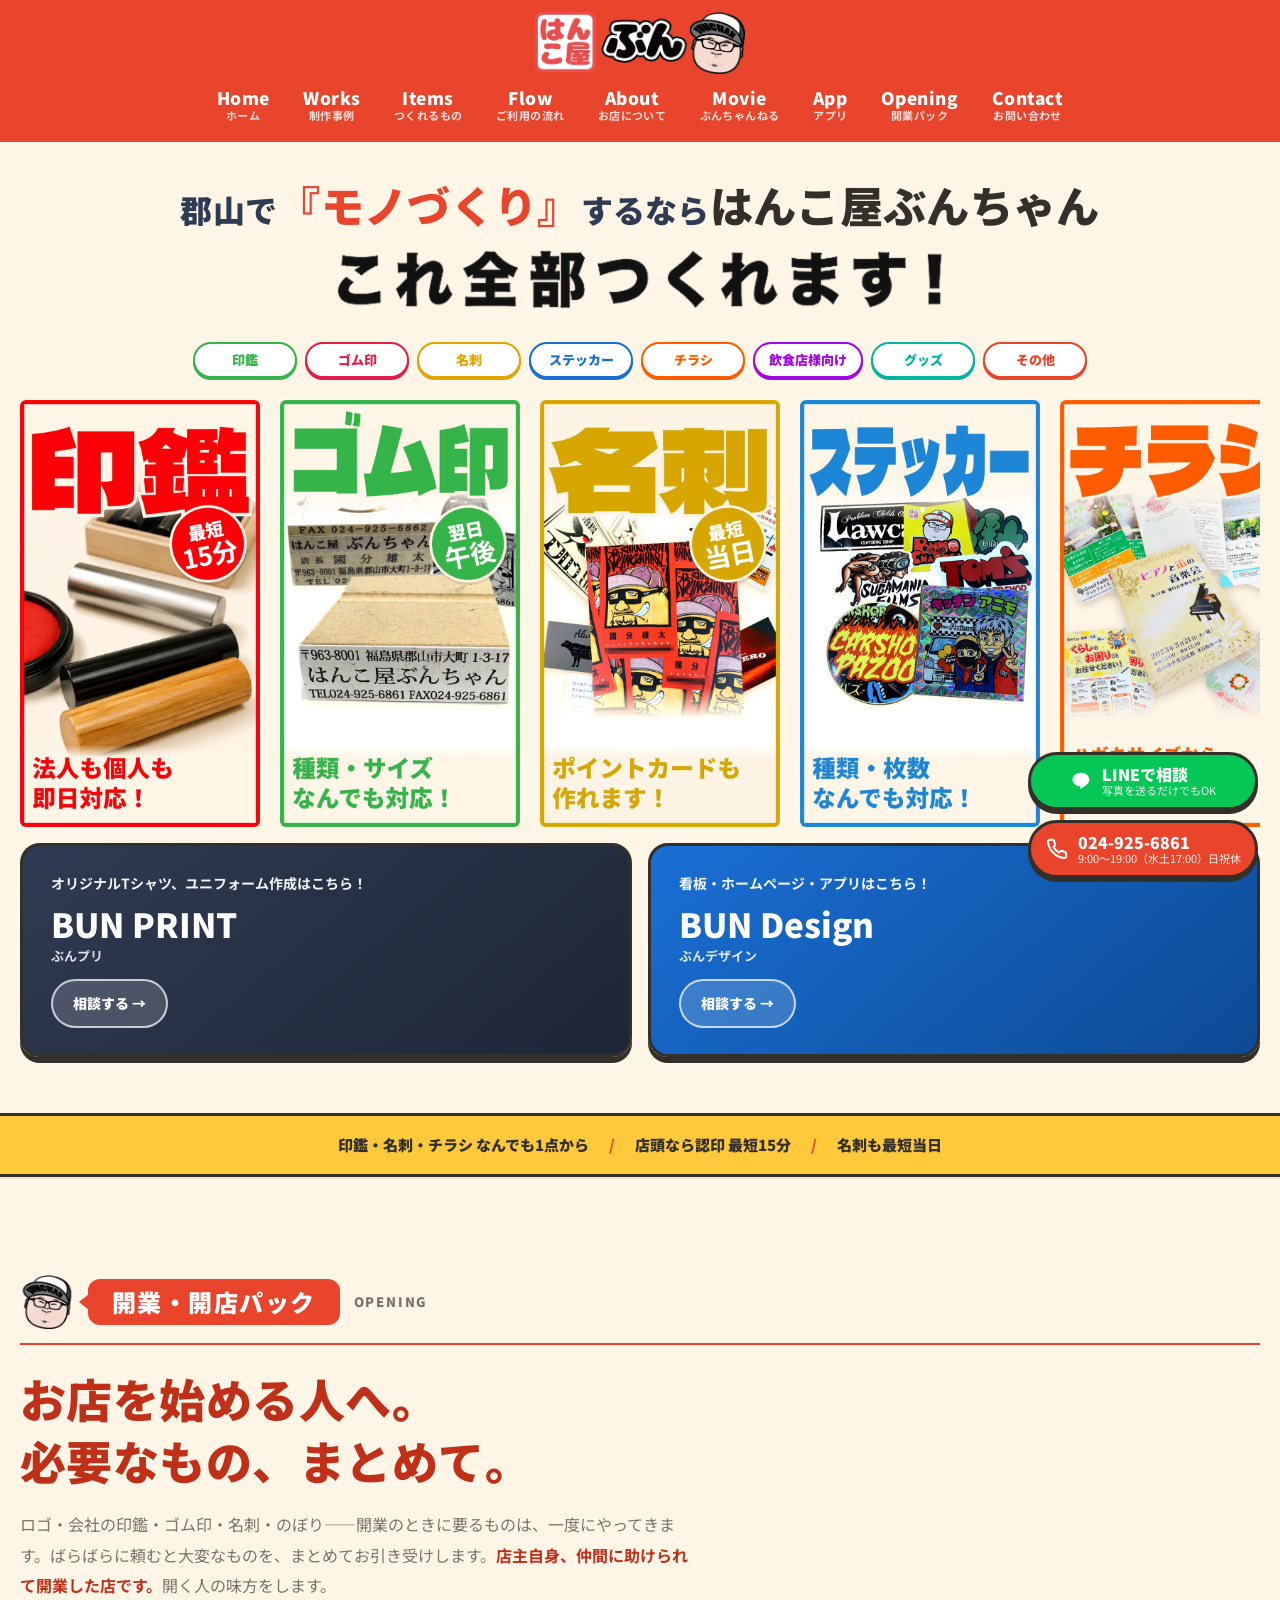
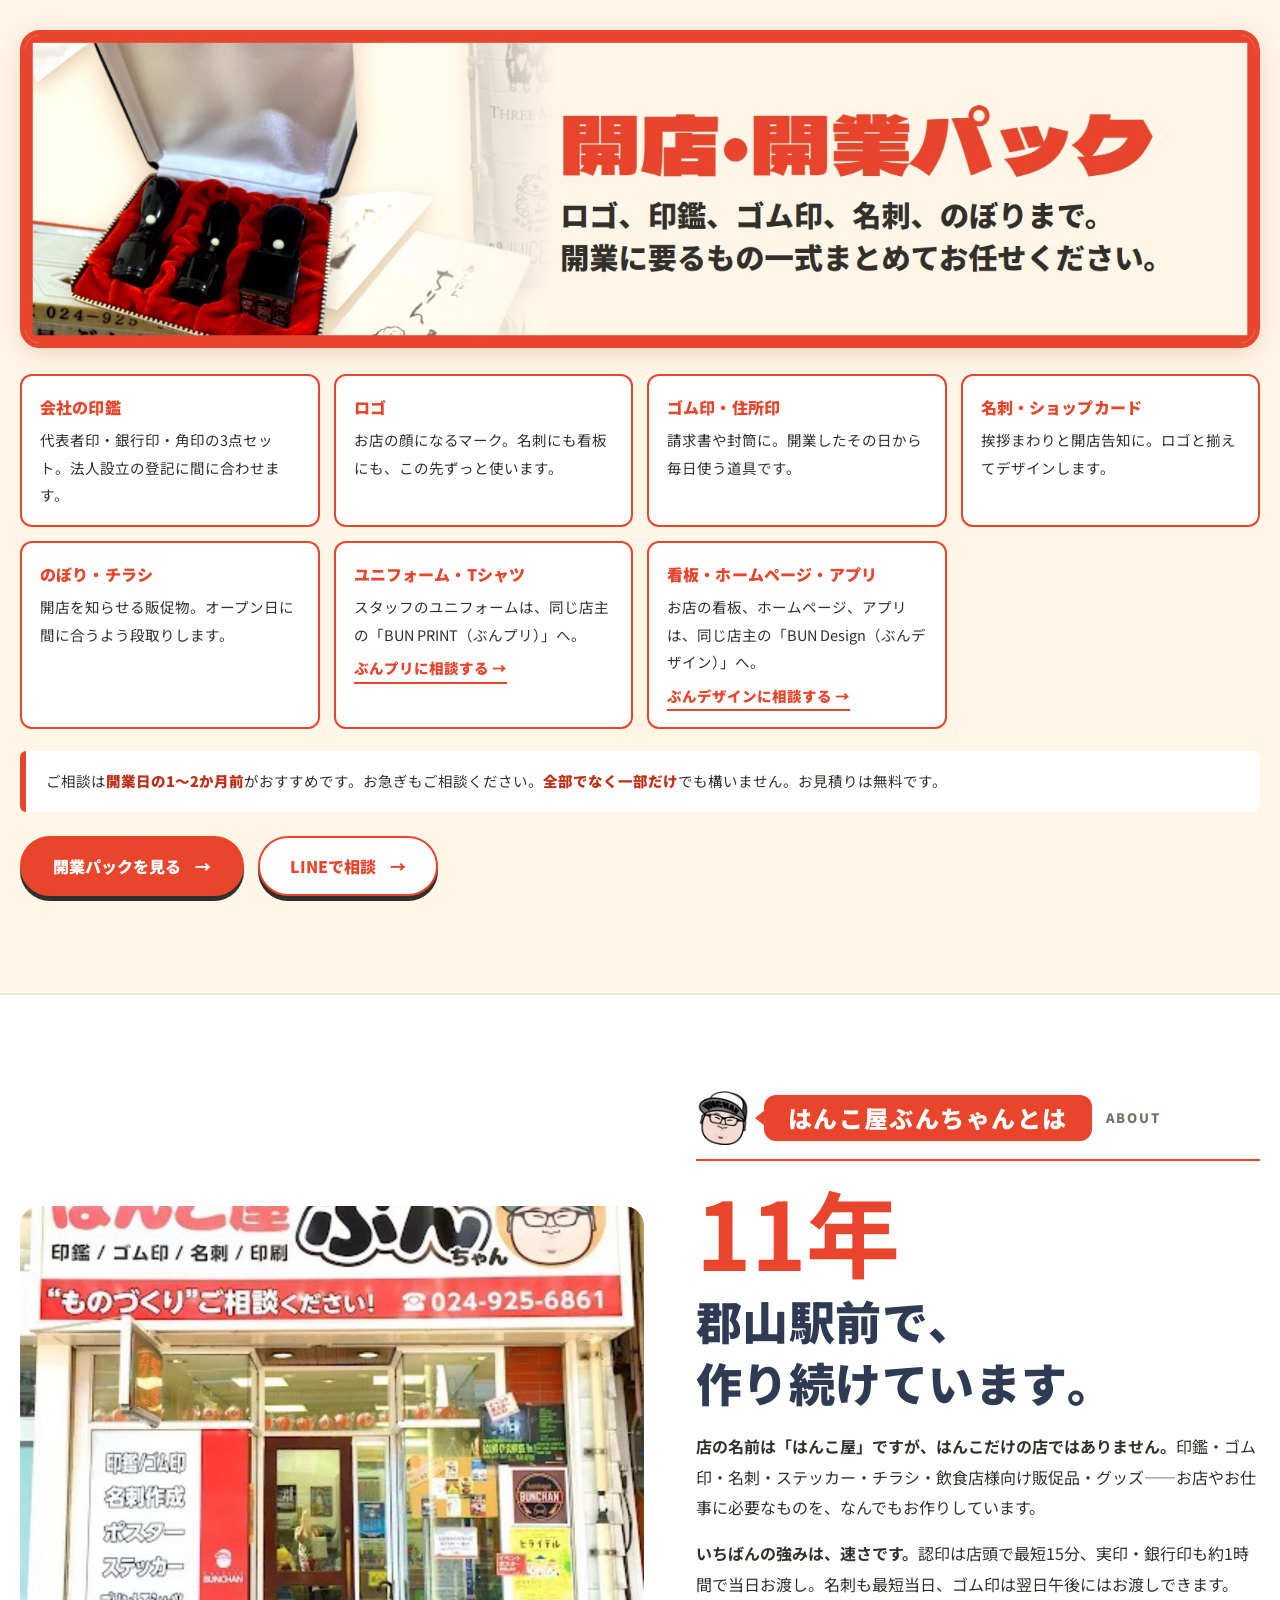
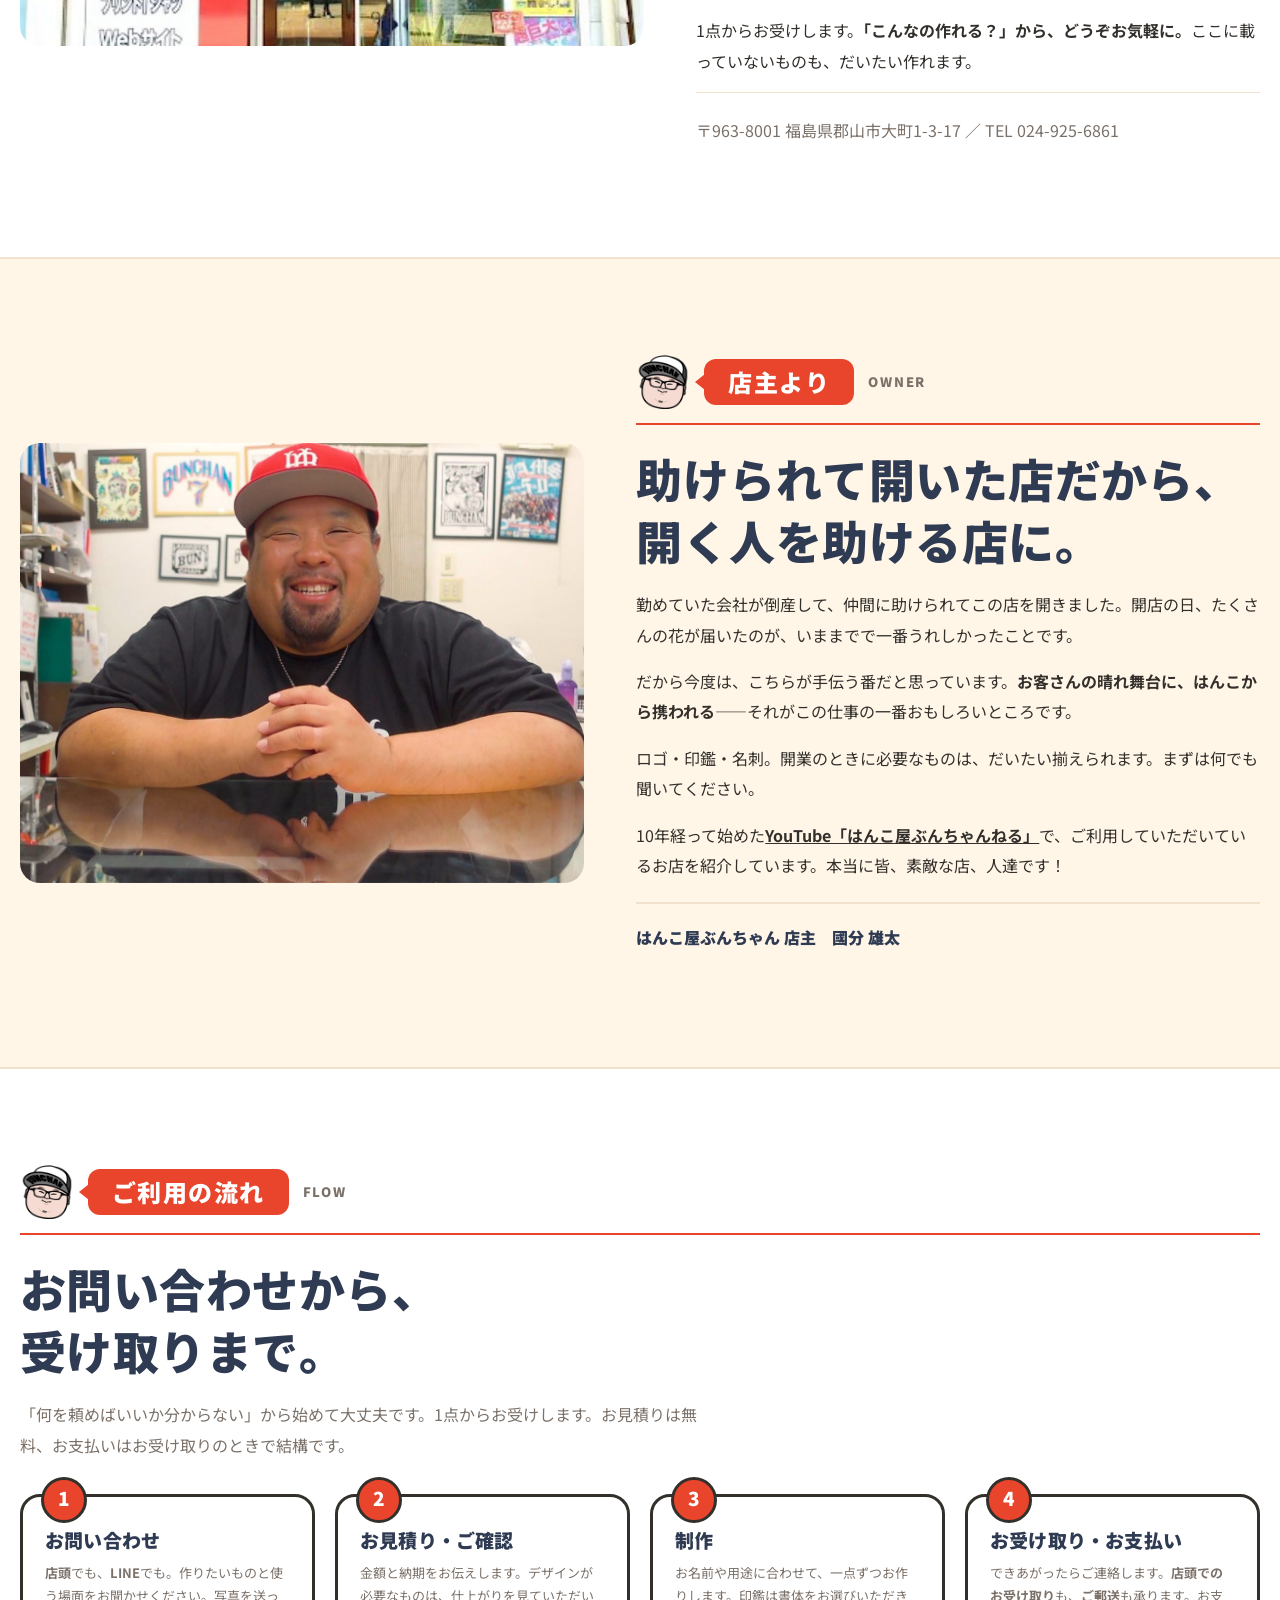
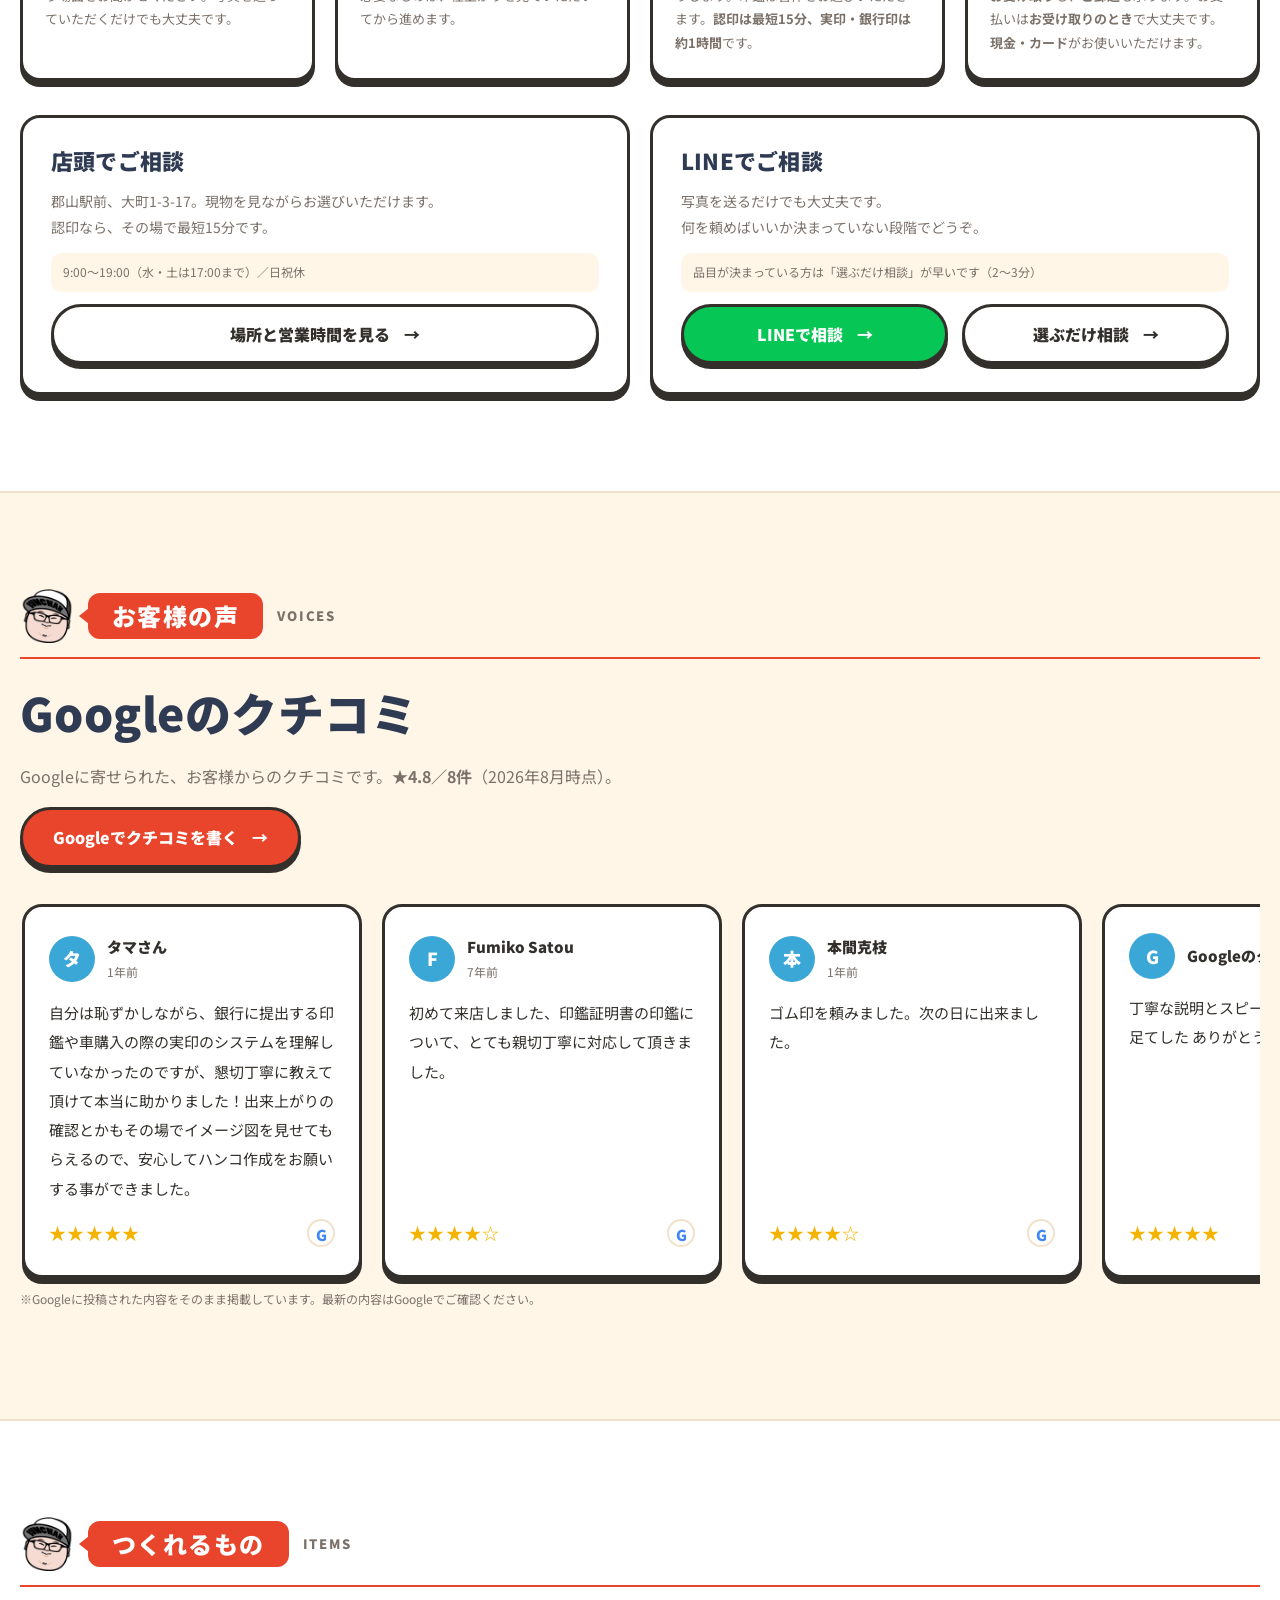
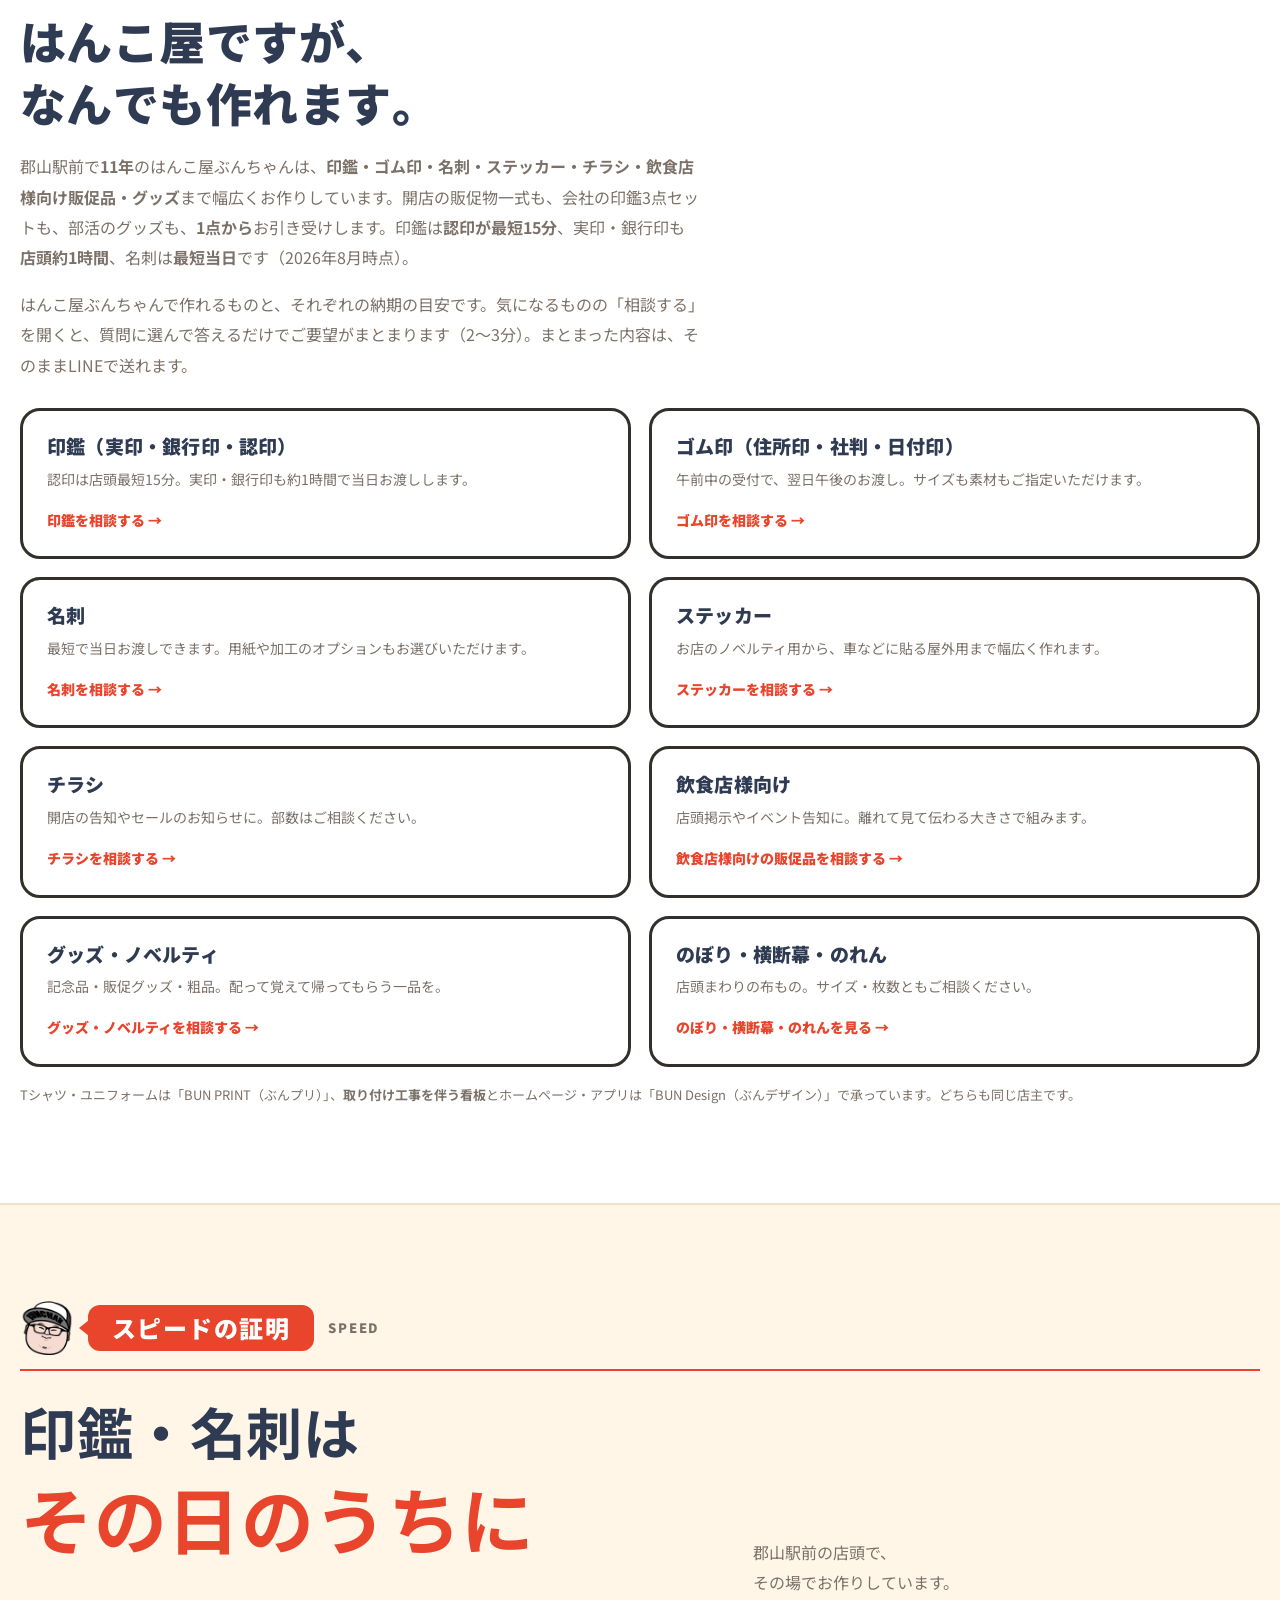
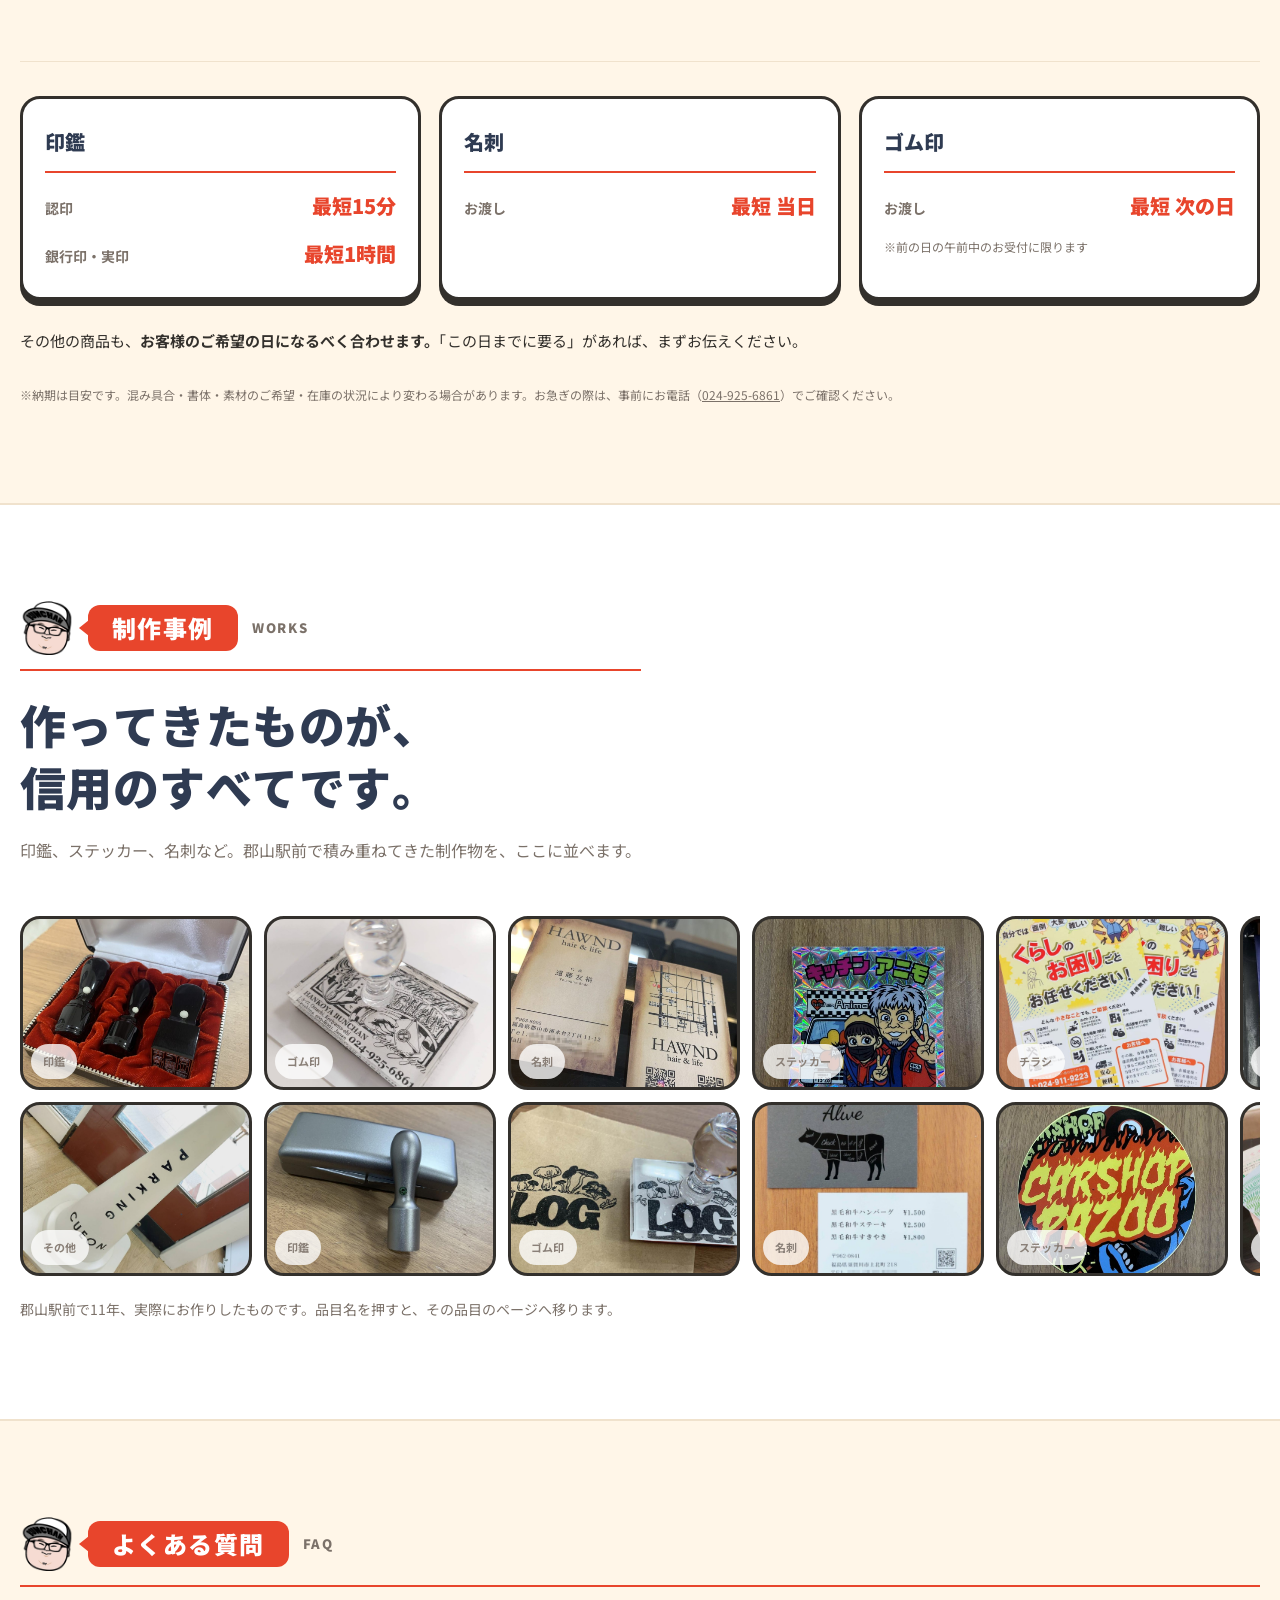
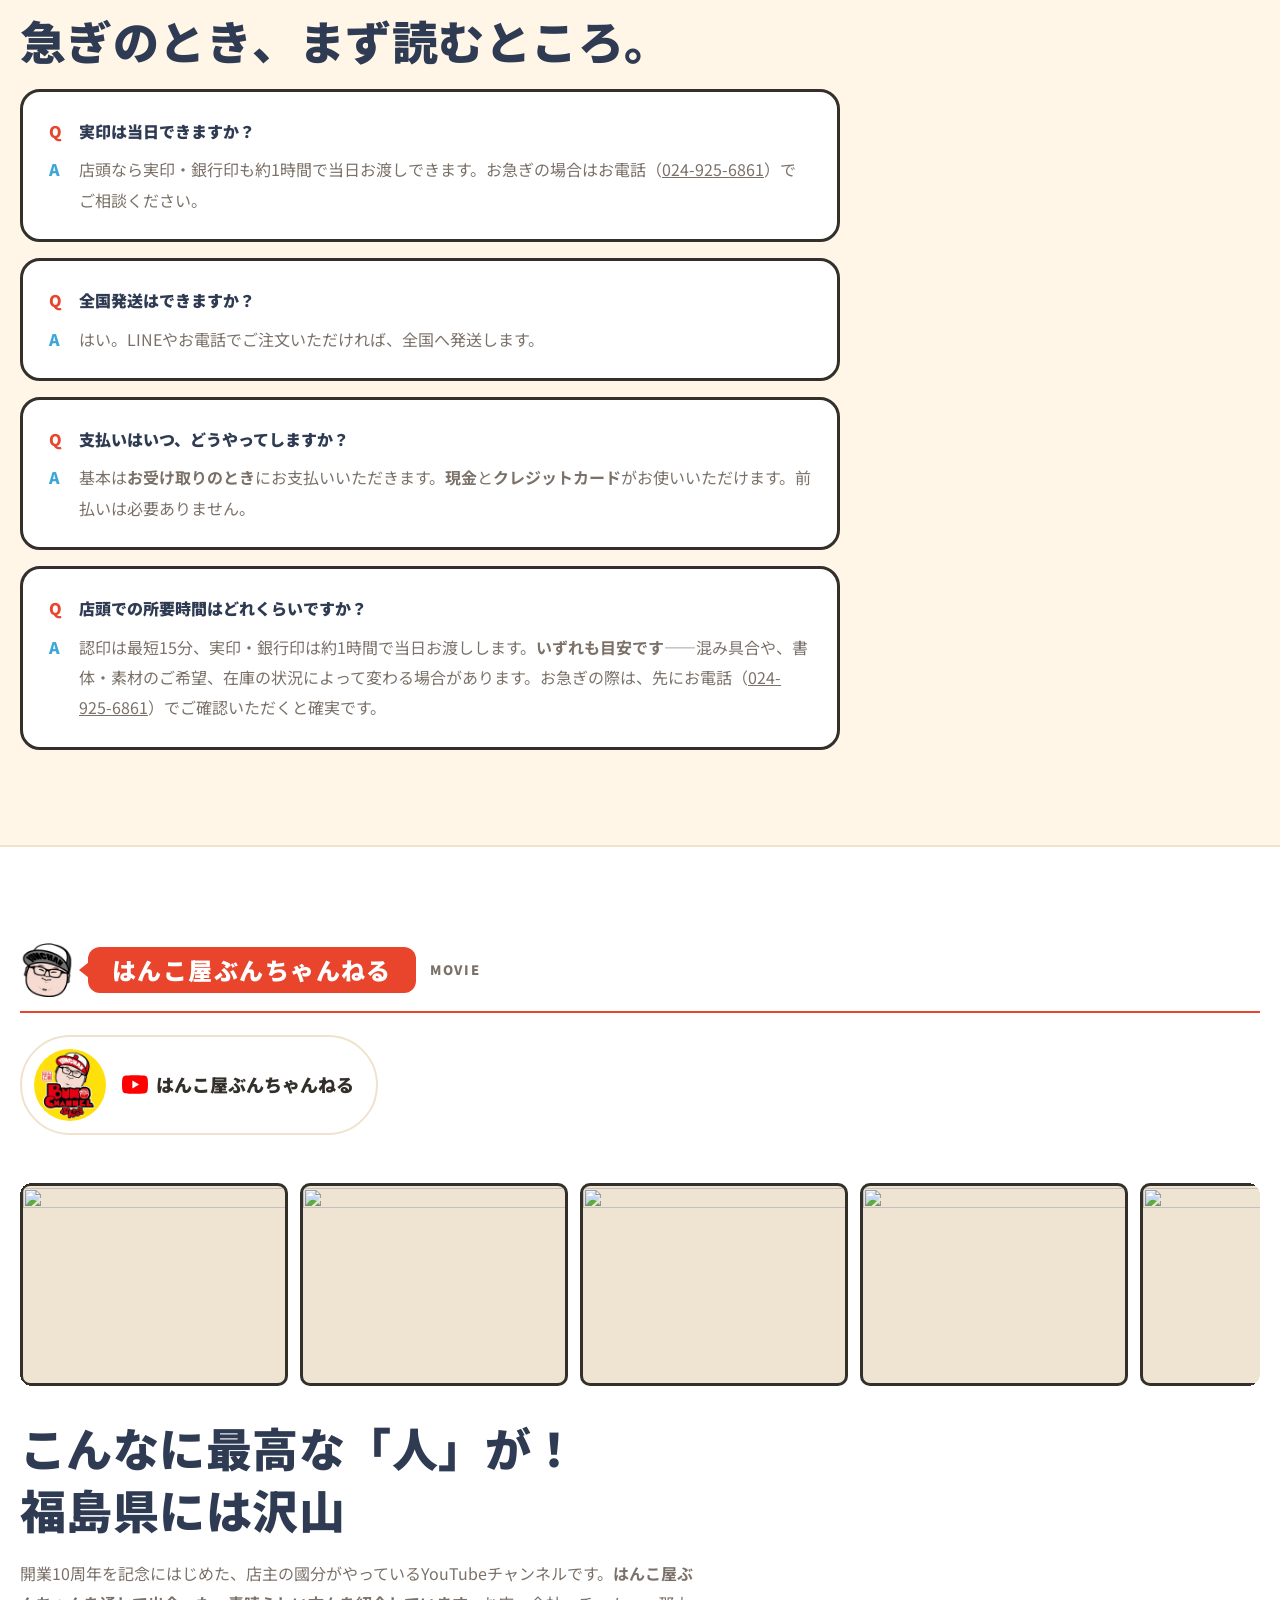
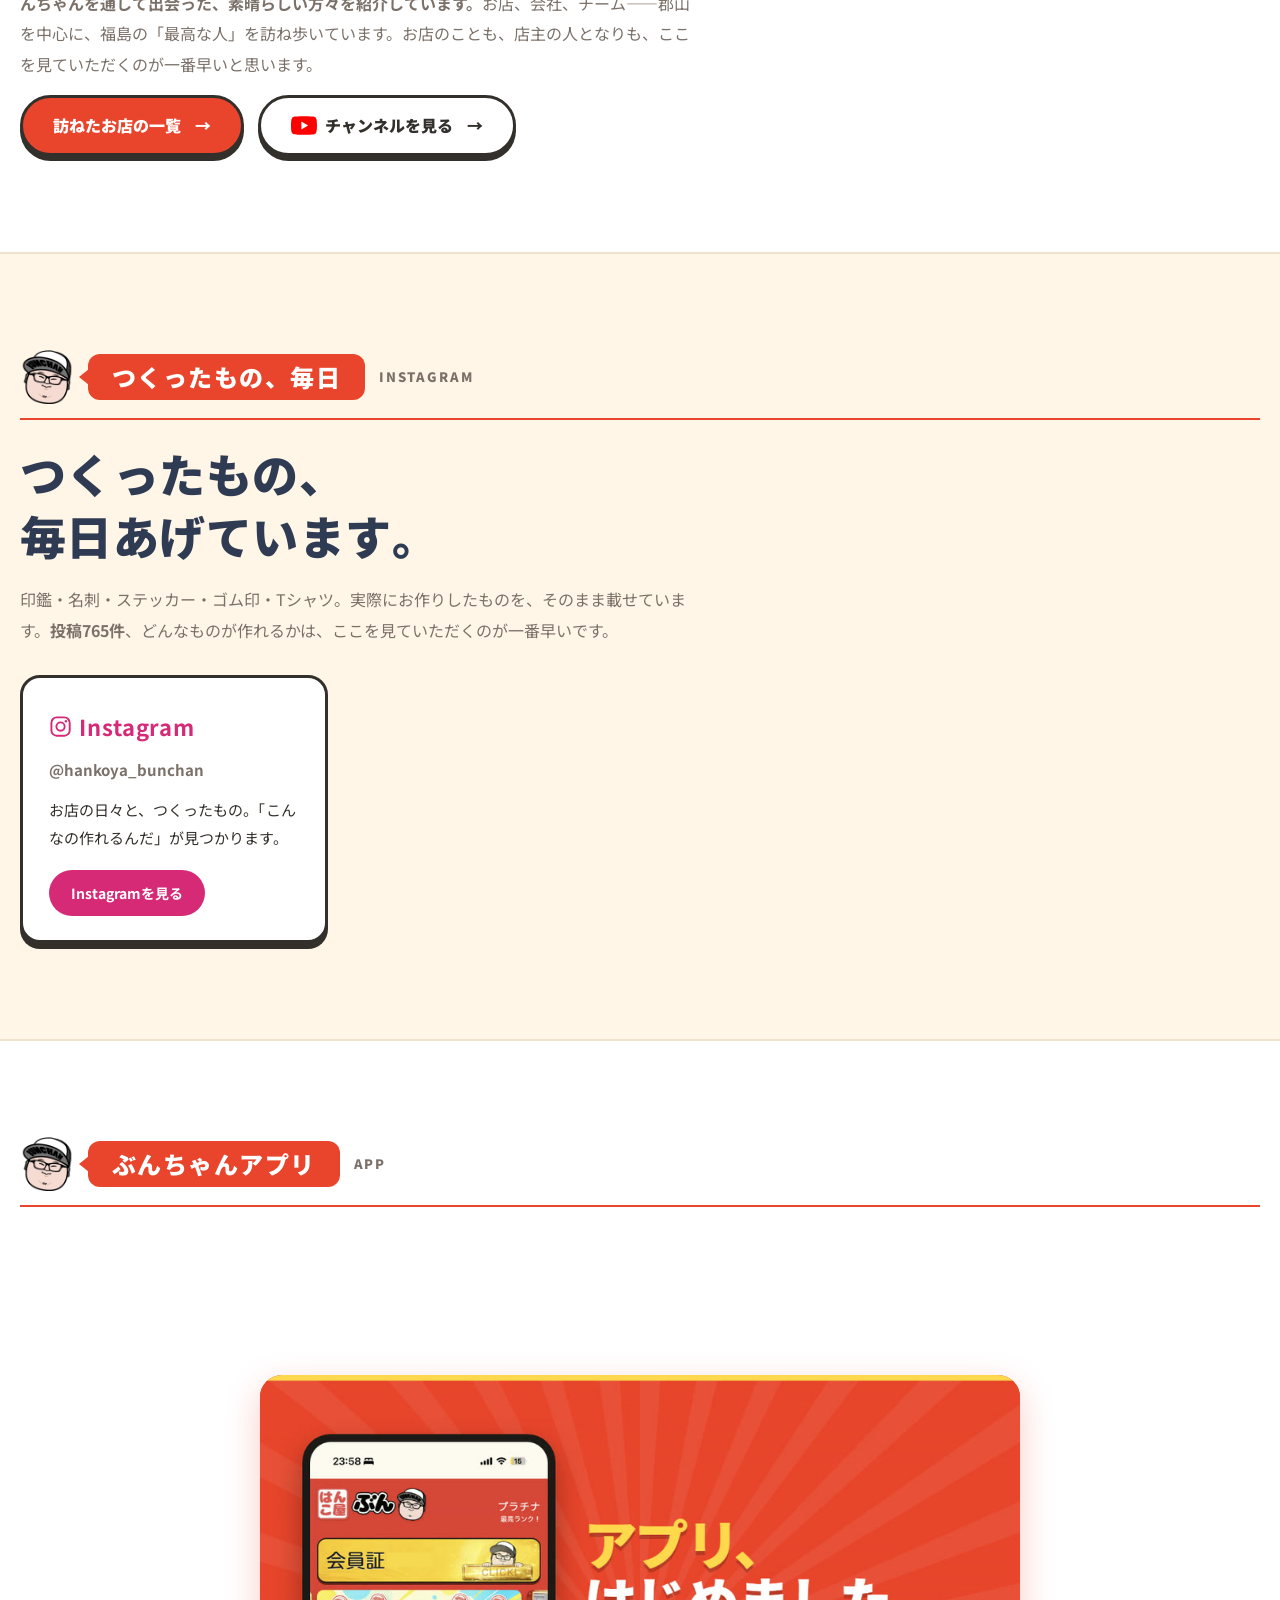
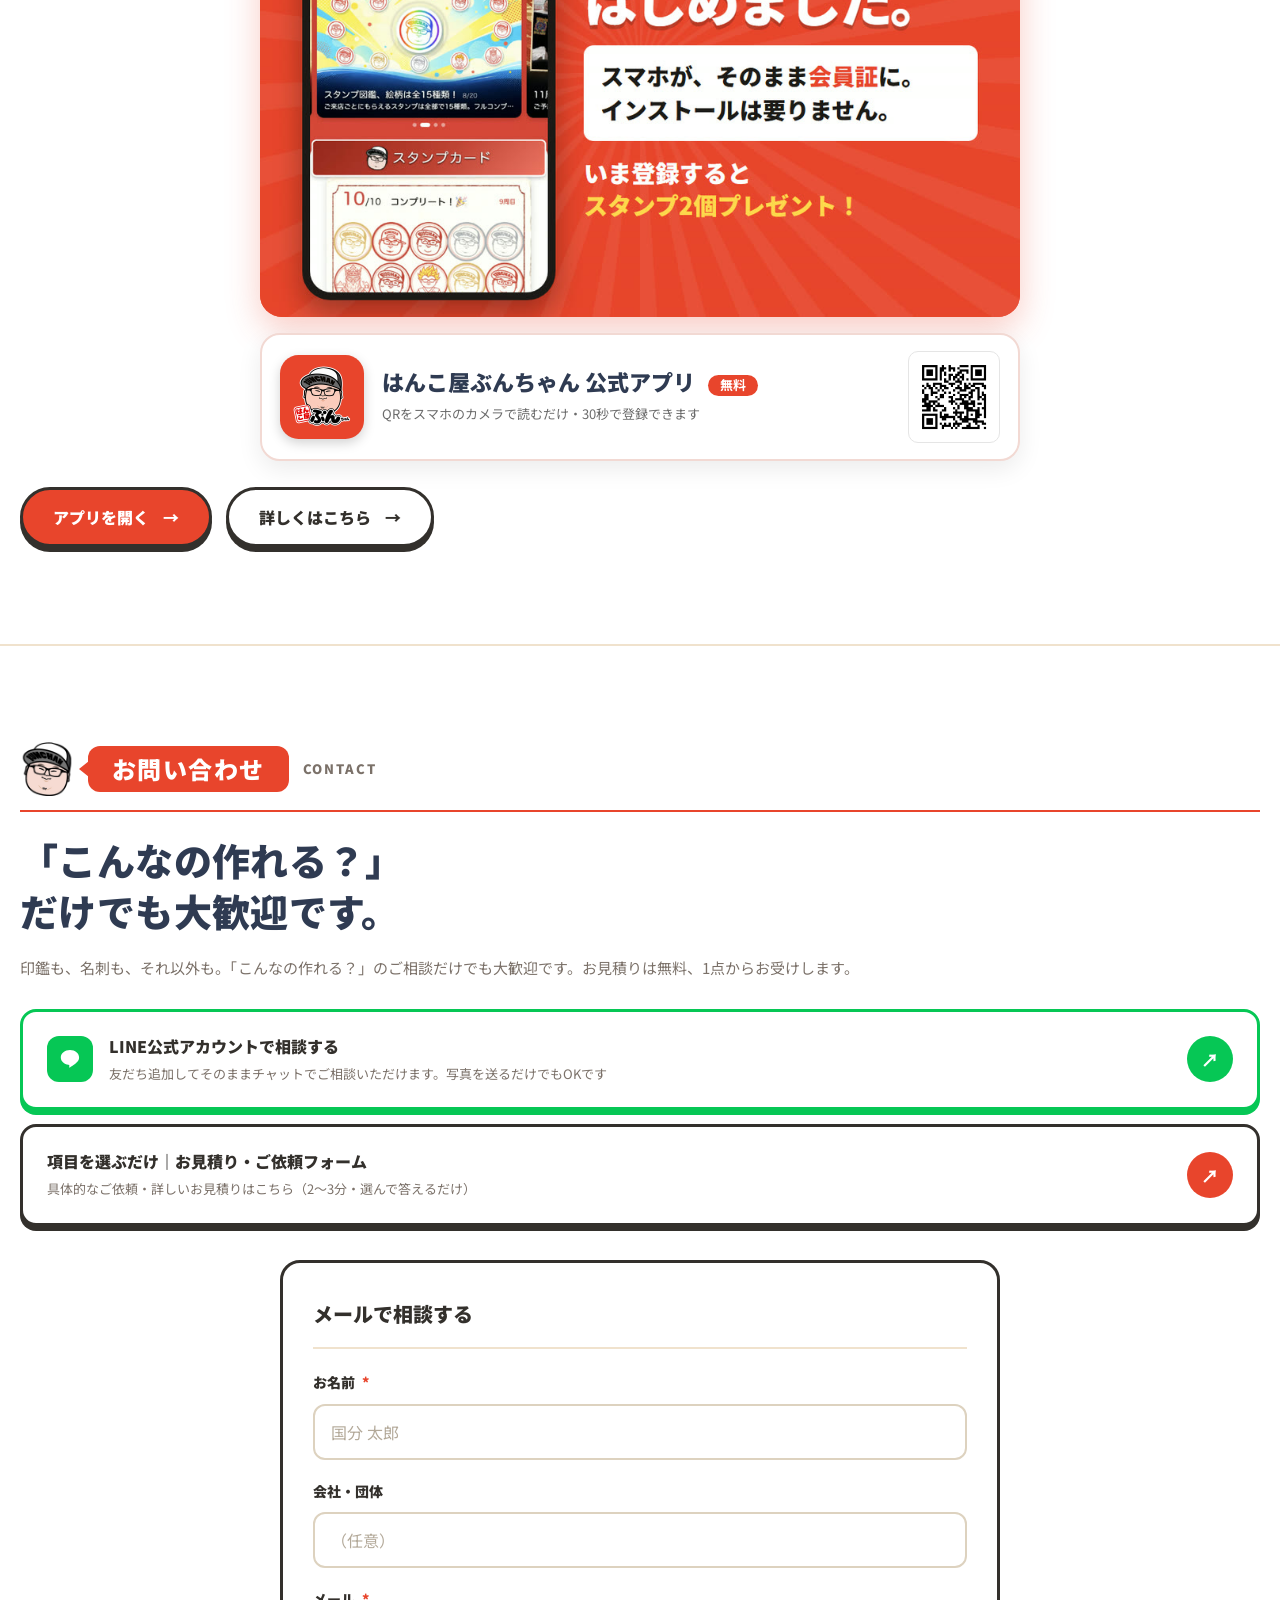
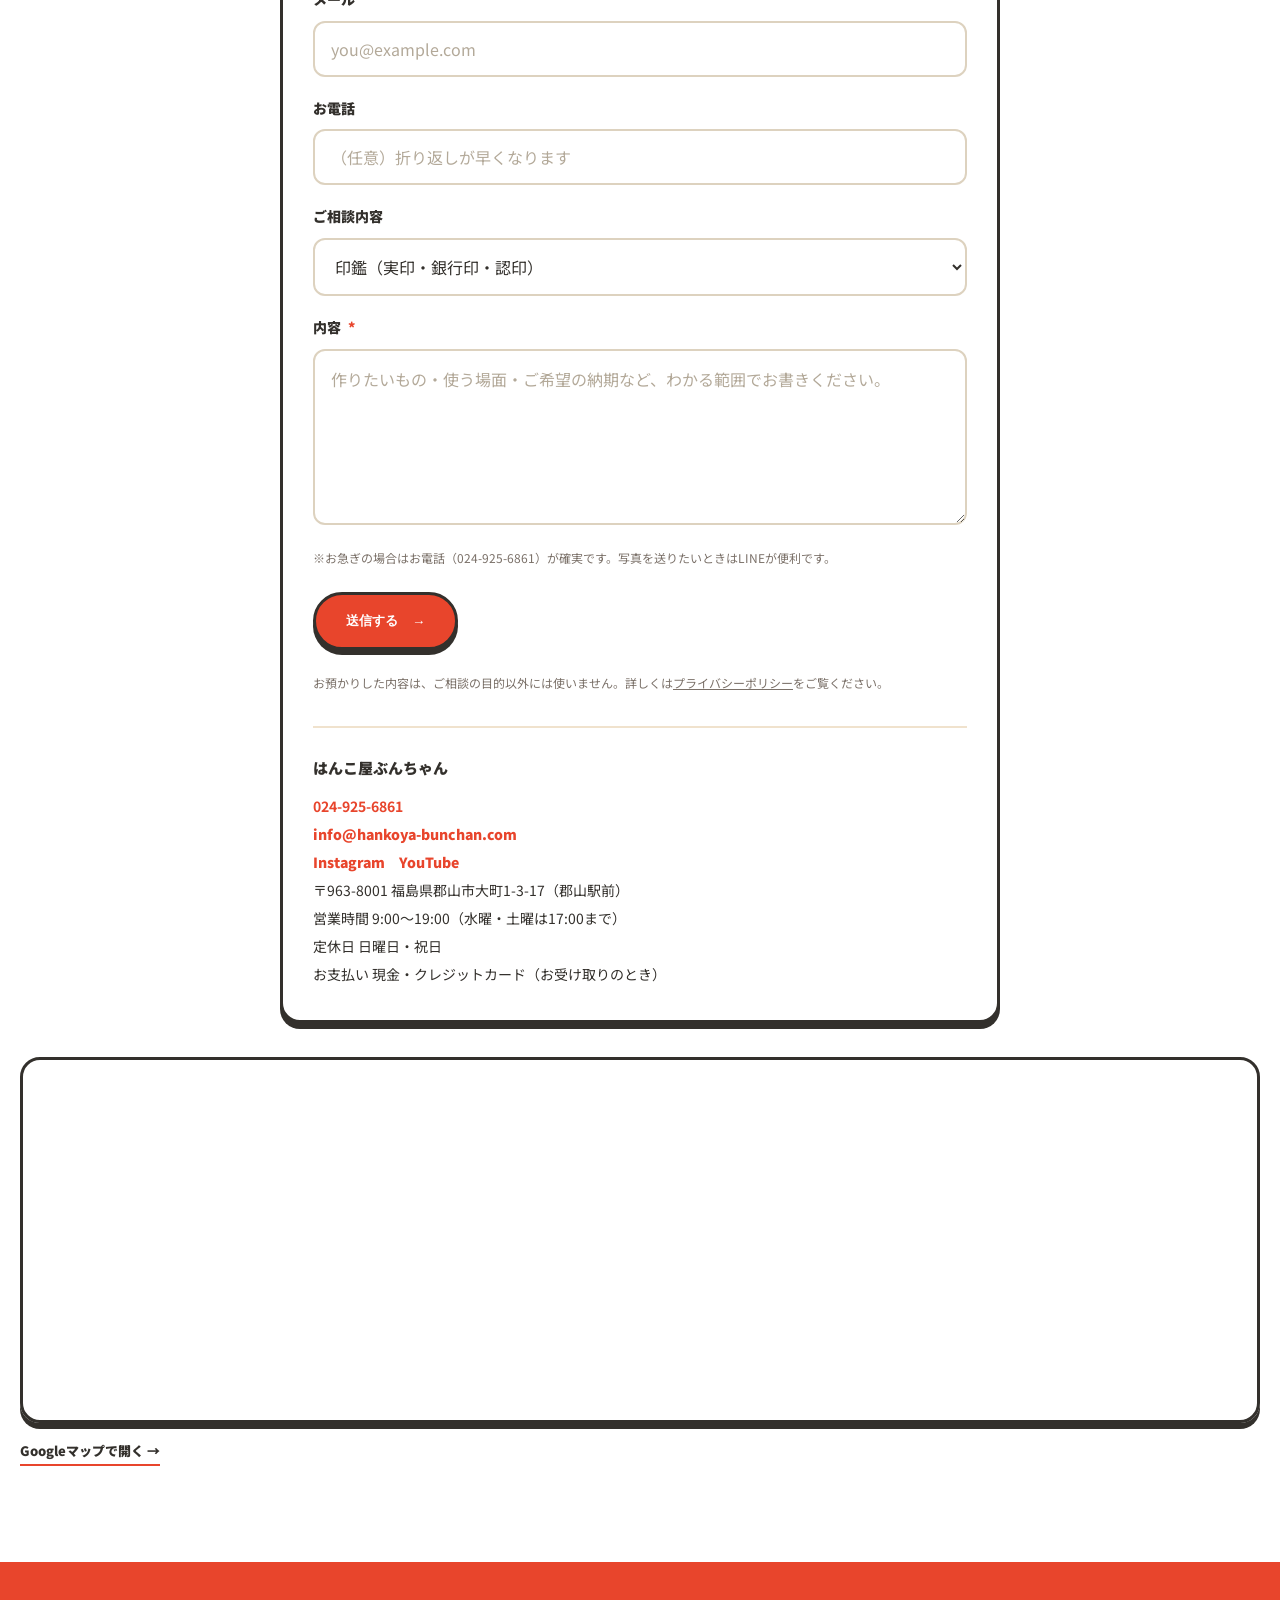
==== commit 692ee745: "update 2026-09-04 09:09" ====
--- a/index.html
+++ b/index.html
@@ -119,7 +119,7 @@
     ]
   }
   </script>
-  <link rel="stylesheet" href="style.css?v=20260904k">
+  <link rel="stylesheet" href="style.css?v=20260904m">
 </head>
 <body>
   <main>
@@ -524,7 +524,7 @@
         <!-- ★制作事例の実写真。2段で左右にゆっくり流れる（2026-08-30 社長指示）
              上段＝右から左／下段＝左から右。img/works-<品目>-1〜6.jpg を置くだけで増える -->
         <div class="works-marquee">
-          <div class="works-track works-track--left">
+          <div class="works-track works-track--right">
             <a class="works-cell works-cell--link" href="inkan.html" data-photo="img/works-inkan-1.jpg" aria-label="印鑑の制作事例"><span class="works-cell__label">印鑑</span></a>
             <a class="works-cell works-cell--link" href="gomuin.html" data-photo="img/works-gomuin-1.jpg" aria-label="ゴム印の制作事例"><span class="works-cell__label">ゴム印</span></a>
             <a class="works-cell works-cell--link" href="meishi.html" data-photo="img/works-meishi-1.jpg" aria-label="名刺の制作事例"><span class="works-cell__label">名刺</span></a>
@@ -550,7 +550,7 @@
             <a class="works-cell works-cell--link" href="goods.html" data-photo="img/works-goods-3.jpg" aria-label="グッズの制作事例"><span class="works-cell__label">グッズ</span></a>
             <span aria-hidden="true" class="works-dup"><a class="works-cell works-cell--link" href="inkan.html" data-photo="img/works-inkan-1.jpg" aria-label="印鑑の制作事例"><span class="works-cell__label">印鑑</span></a><a class="works-cell works-cell--link" href="gomuin.html" data-photo="img/works-gomuin-1.jpg" aria-label="ゴム印の制作事例"><span class="works-cell__label">ゴム印</span></a><a class="works-cell works-cell--link" href="meishi.html" data-photo="img/works-meishi-1.jpg" aria-label="名刺の制作事例"><span class="works-cell__label">名刺</span></a><a class="works-cell works-cell--link" href="sticker.html" data-photo="img/works-sticker-1.jpg" aria-label="ステッカーの制作事例"><span class="works-cell__label">ステッカー</span></a><a class="works-cell works-cell--link" href="flyer.html" data-photo="img/works-flyer-1.jpg" aria-label="チラシの制作事例"><span class="works-cell__label">チラシ</span></a><a class="works-cell works-cell--link" href="poster.html" data-photo="img/works-poster-1.jpg" aria-label="飲食店様向けの制作事例"><span class="works-cell__label">飲食店様向け</span></a><a class="works-cell works-cell--link" href="goods.html" data-photo="img/works-goods-1.jpg" aria-label="グッズの制作事例"><span class="works-cell__label">グッズ</span></a><a class="works-cell works-cell--link" href="other.html" data-photo="img/works-other-1.jpg" aria-label="その他の制作事例"><span class="works-cell__label">その他</span></a><a class="works-cell works-cell--link" href="inkan.html" data-photo="img/works-inkan-2.jpg" aria-label="印鑑の制作事例"><span class="works-cell__label">印鑑</span></a><a class="works-cell works-cell--link" href="gomuin.html" data-photo="img/works-gomuin-2.jpg" aria-label="ゴム印の制作事例"><span class="works-cell__label">ゴム印</span></a><a class="works-cell works-cell--link" href="meishi.html" data-photo="img/works-meishi-2.jpg" aria-label="名刺の制作事例"><span class="works-cell__label">名刺</span></a><a class="works-cell works-cell--link" href="sticker.html" data-photo="img/works-sticker-2.jpg" aria-label="ステッカーの制作事例"><span class="works-cell__label">ステッカー</span></a><a class="works-cell works-cell--link" href="flyer.html" data-photo="img/works-flyer-2.jpg" aria-label="チラシの制作事例"><span class="works-cell__label">チラシ</span></a><a class="works-cell works-cell--link" href="poster.html" data-photo="img/works-poster-2.jpg" aria-label="飲食店様向けの制作事例"><span class="works-cell__label">飲食店様向け</span></a><a class="works-cell works-cell--link" href="goods.html" data-photo="img/works-goods-2.jpg" aria-label="グッズの制作事例"><span class="works-cell__label">グッズ</span></a><a class="works-cell works-cell--link" href="other.html" data-photo="img/works-other-2.jpg" aria-label="その他の制作事例"><span class="works-cell__label">その他</span></a><a class="works-cell works-cell--link" href="inkan.html" data-photo="img/works-inkan-3.jpg" aria-label="印鑑の制作事例"><span class="works-cell__label">印鑑</span></a><a class="works-cell works-cell--link" href="gomuin.html" data-photo="img/works-gomuin-3.jpg" aria-label="ゴム印の制作事例"><span class="works-cell__label">ゴム印</span></a><a class="works-cell works-cell--link" href="meishi.html" data-photo="img/works-meishi-3.jpg" aria-label="名刺の制作事例"><span class="works-cell__label">名刺</span></a><a class="works-cell works-cell--link" href="sticker.html" data-photo="img/works-sticker-3.jpg" aria-label="ステッカーの制作事例"><span class="works-cell__label">ステッカー</span></a><a class="works-cell works-cell--link" href="flyer.html" data-photo="img/works-flyer-3.jpg" aria-label="チラシの制作事例"><span class="works-cell__label">チラシ</span></a><a class="works-cell works-cell--link" href="poster.html" data-photo="img/works-poster-3.jpg" aria-label="飲食店様向けの制作事例"><span class="works-cell__label">飲食店様向け</span></a><a class="works-cell works-cell--link" href="goods.html" data-photo="img/works-goods-3.jpg" aria-label="グッズの制作事例"><span class="works-cell__label">グッズ</span></a></span>
           </div>
-          <div class="works-track works-track--right">
+          <div class="works-track works-track--left">
             <a class="works-cell works-cell--link" href="other.html" data-photo="img/works-other-3.jpg" aria-label="その他の制作事例"><span class="works-cell__label">その他</span></a>
             <a class="works-cell works-cell--link" href="inkan.html" data-photo="img/works-inkan-4.jpg" aria-label="印鑑の制作事例"><span class="works-cell__label">印鑑</span></a>
             <a class="works-cell works-cell--link" href="gomuin.html" data-photo="img/works-gomuin-4.jpg" aria-label="ゴム印の制作事例"><span class="works-cell__label">ゴム印</span></a>
@@ -656,9 +656,9 @@
         <p class="section-lead">印鑑・名刺・ステッカー・ゴム印・Tシャツ。実際にお作りしたものを、そのまま載せています。<b>投稿765件</b>、どんなものが作れるかは、ここを見ていただくのが一番早いです。</p>
         <div class="sns-grid sns-single">
           <a class="sns-card sns-ig" href="https://www.instagram.com/hankoya_bunchan" target="_blank" rel="noopener">
-            <span class="sns-name">Instagram</span>
+            <!-- ★2026-09-04 社長「フォロワー人数などは記載いらない」→ sns-num を削除／「インスタロゴ取って」→ Instagramのグリフ（SVG）を見出しの前に -->
+            <span class="sns-name"><svg class="sns-ico" viewBox="0 0 24 24" aria-hidden="true" focusable="false"><rect x="2.5" y="2.5" width="19" height="19" rx="5.5" fill="none" stroke="currentColor" stroke-width="2"/><circle cx="12" cy="12" r="4.3" fill="none" stroke="currentColor" stroke-width="2"/><circle cx="17.6" cy="6.4" r="1.3" fill="currentColor"/></svg>Instagram</span>
             <span class="sns-id">@hankoya_bunchan</span>
-            <span class="sns-num">フォロワー 1,857人 ／ 投稿 765件</span>
             <span class="sns-desc">お店の日々と、つくったもの。「こんなの作れるんだ」が見つかります。</span>
             <span class="sns-go">Instagramを見る</span>
           </a>
@@ -868,6 +868,6 @@
     </div>
   </footer>
 
-  <script src="script.js?v=20260904k" defer></script>
+  <script src="script.js?v=20260904m" defer></script>
 </body>
 </html>
--- a/style.css
+++ b/style.css
@@ -1326,6 +1326,10 @@
     .app-pop a:hover { transform: translateY(-4px); }
     .app-pop img { display: block; width: 100%; height: auto; }
     @media (max-width: 760px) { .app-pop { grid-template-columns: 1fr; max-width: 420px; } }
+    /* SNSカードの見出しにロゴ（2026-09-04 社長「インスタロゴ取って」）。色は見出しの色をそのまま使う */
+    .sns-name { display: inline-flex; align-items: center; gap: .32em; }
+    .sns-ico { width: 1.05em; height: 1.05em; flex: 0 0 auto; }
+
     /* アプリページの上段画像（hero-app.jpg）だけ上端基準で見せる。品目ページの写真は中央基準でよいが、
        この画像は上にアイコンと「アプリ」の文字があるので、中央基準だと肝心な部分が切れる（2026-09-04） */
     .pg-hero .pg-band.pg-band--top { object-position: center top !important; }  /* 後ろの @media 内 .pg-hero .pg-band{center 45%} に勝たせる */
@@ -1776,9 +1780,9 @@
 @media (max-width: 760px) {
   /* 1枚を大きく（150→218px）。3列グリッドの110pxより二回り大きく見せる */
   .works-track .works-cell { flex: 0 0 218px; width: 218px; }
-  /* ★スマホは上下とも左から右へ流す（社長指示 2026-08-30）。
-     逆方向だと画面が狭いぶん目が散るため。 */
-  .works-track--left,
+  /* ★2026-09-04 社長「上段左から右、下段右から左に流れるように」→ スマホもPCと同じ向き（8/30の「上下とも左から右」を解除）。
+     向きはHTMLのクラスで決まる＝上段 .works-track--right（左→右）／下段 .works-track--left（右→左）。ここでは速さだけ変える */
+  .works-track--left  { animation: worksFlowLeft  104s linear infinite; }
   .works-track--right { animation: worksFlowRight 104s linear infinite; }
   .works-cell__label { left: 6px; bottom: 6px; padding: 3px 10px; font-size: 11px; }
   .works-marquee { gap: 10px; }
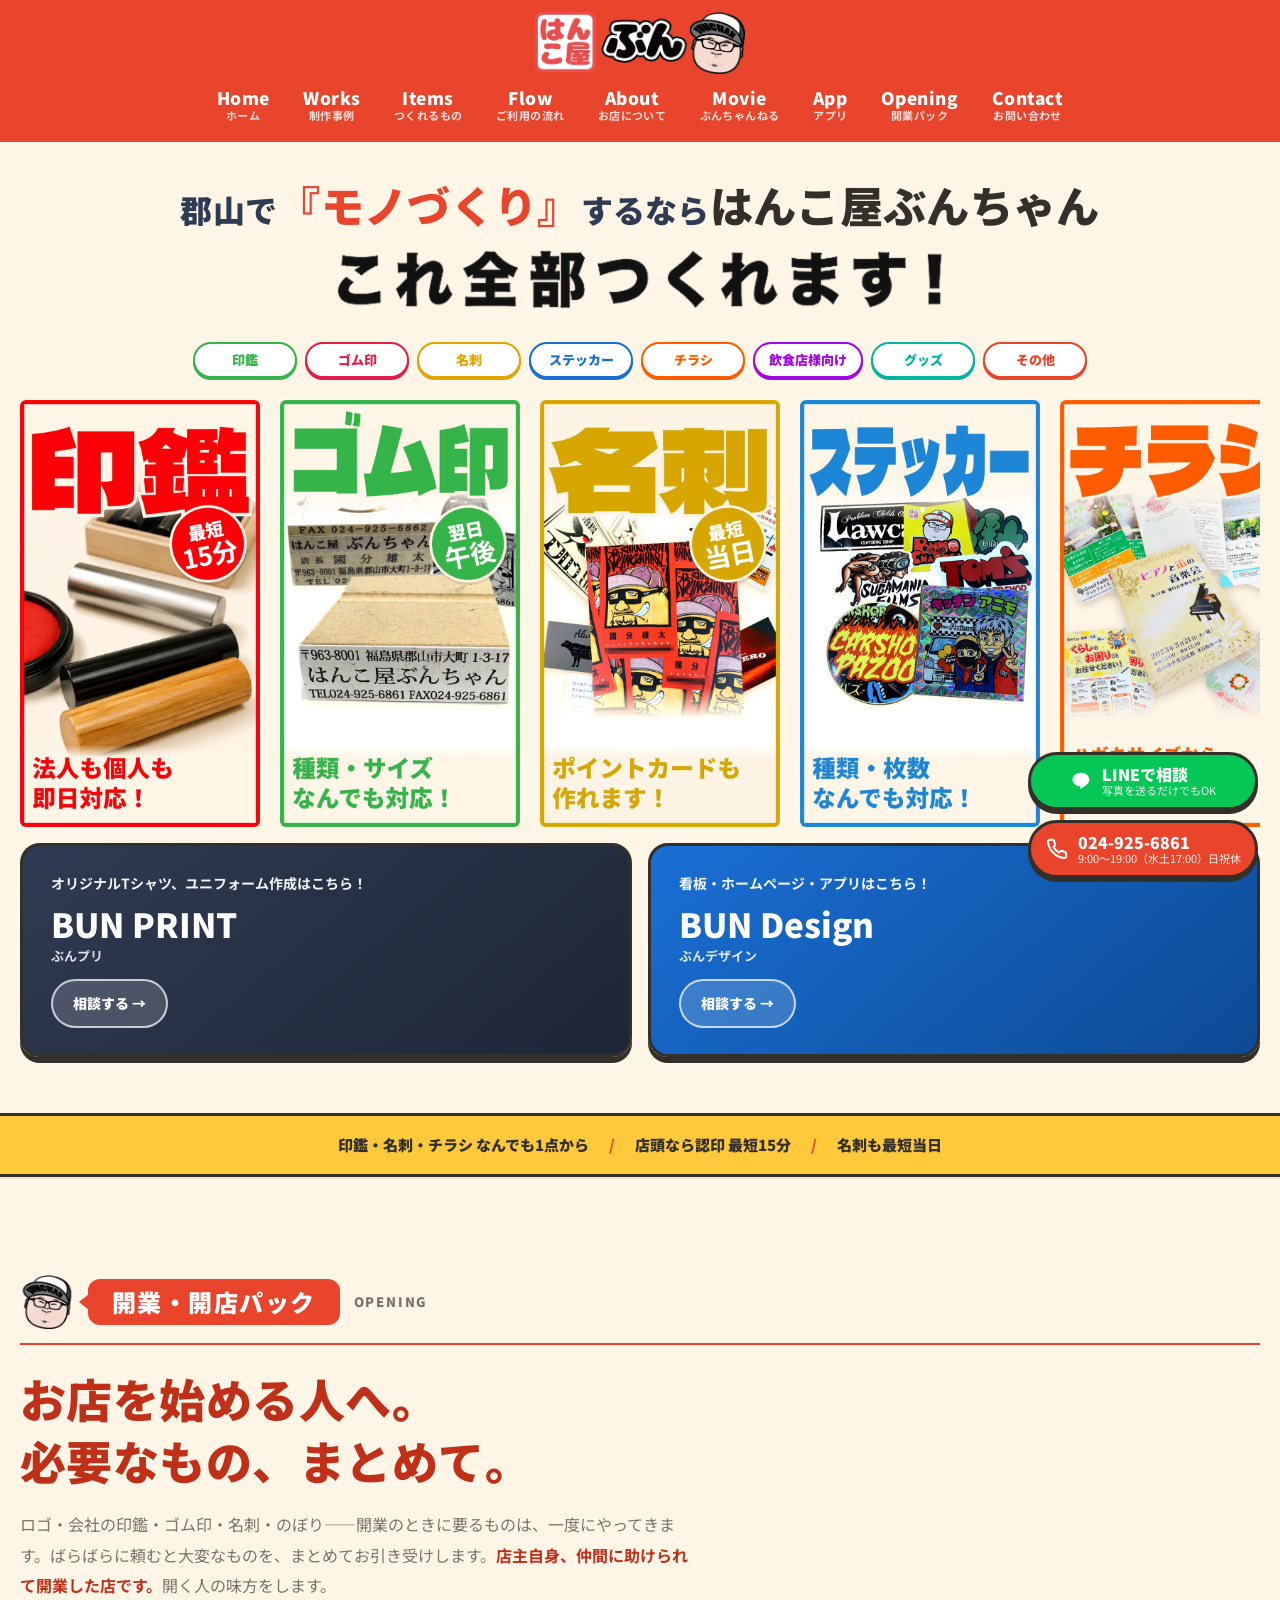
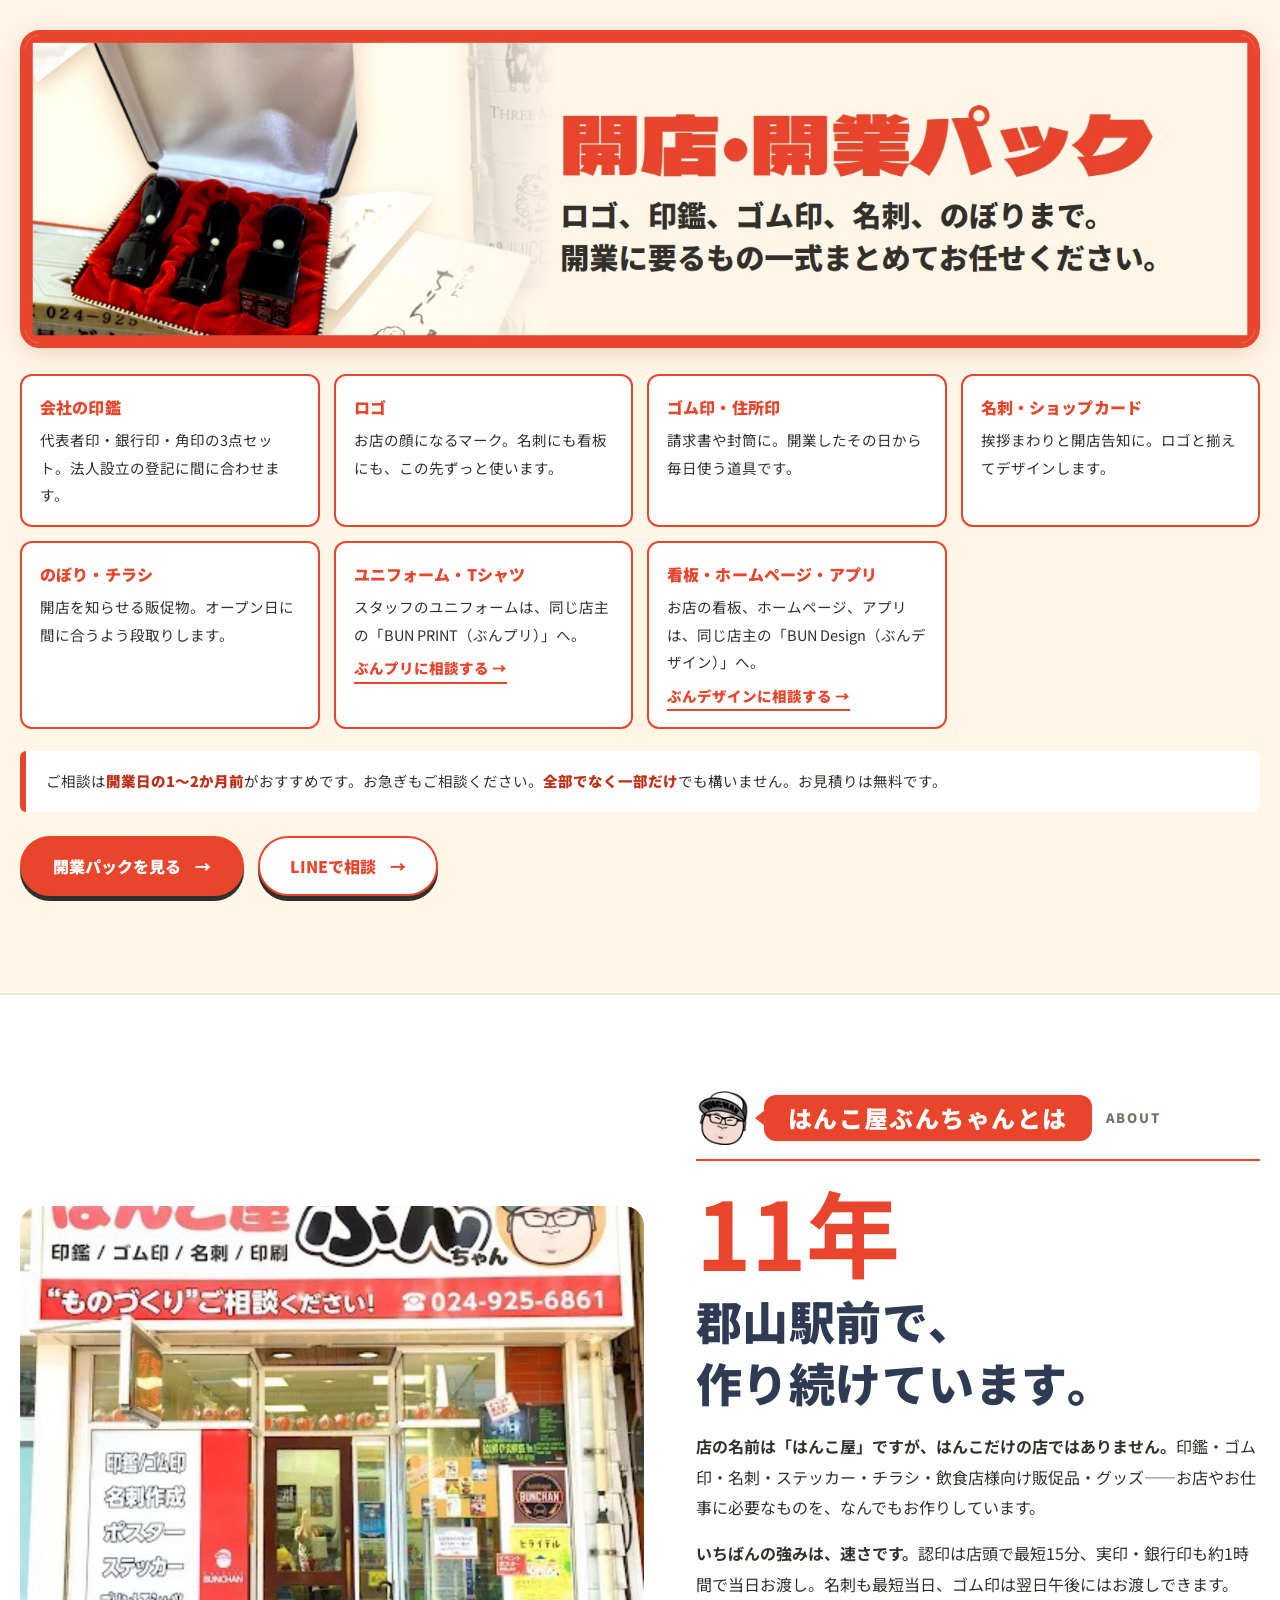
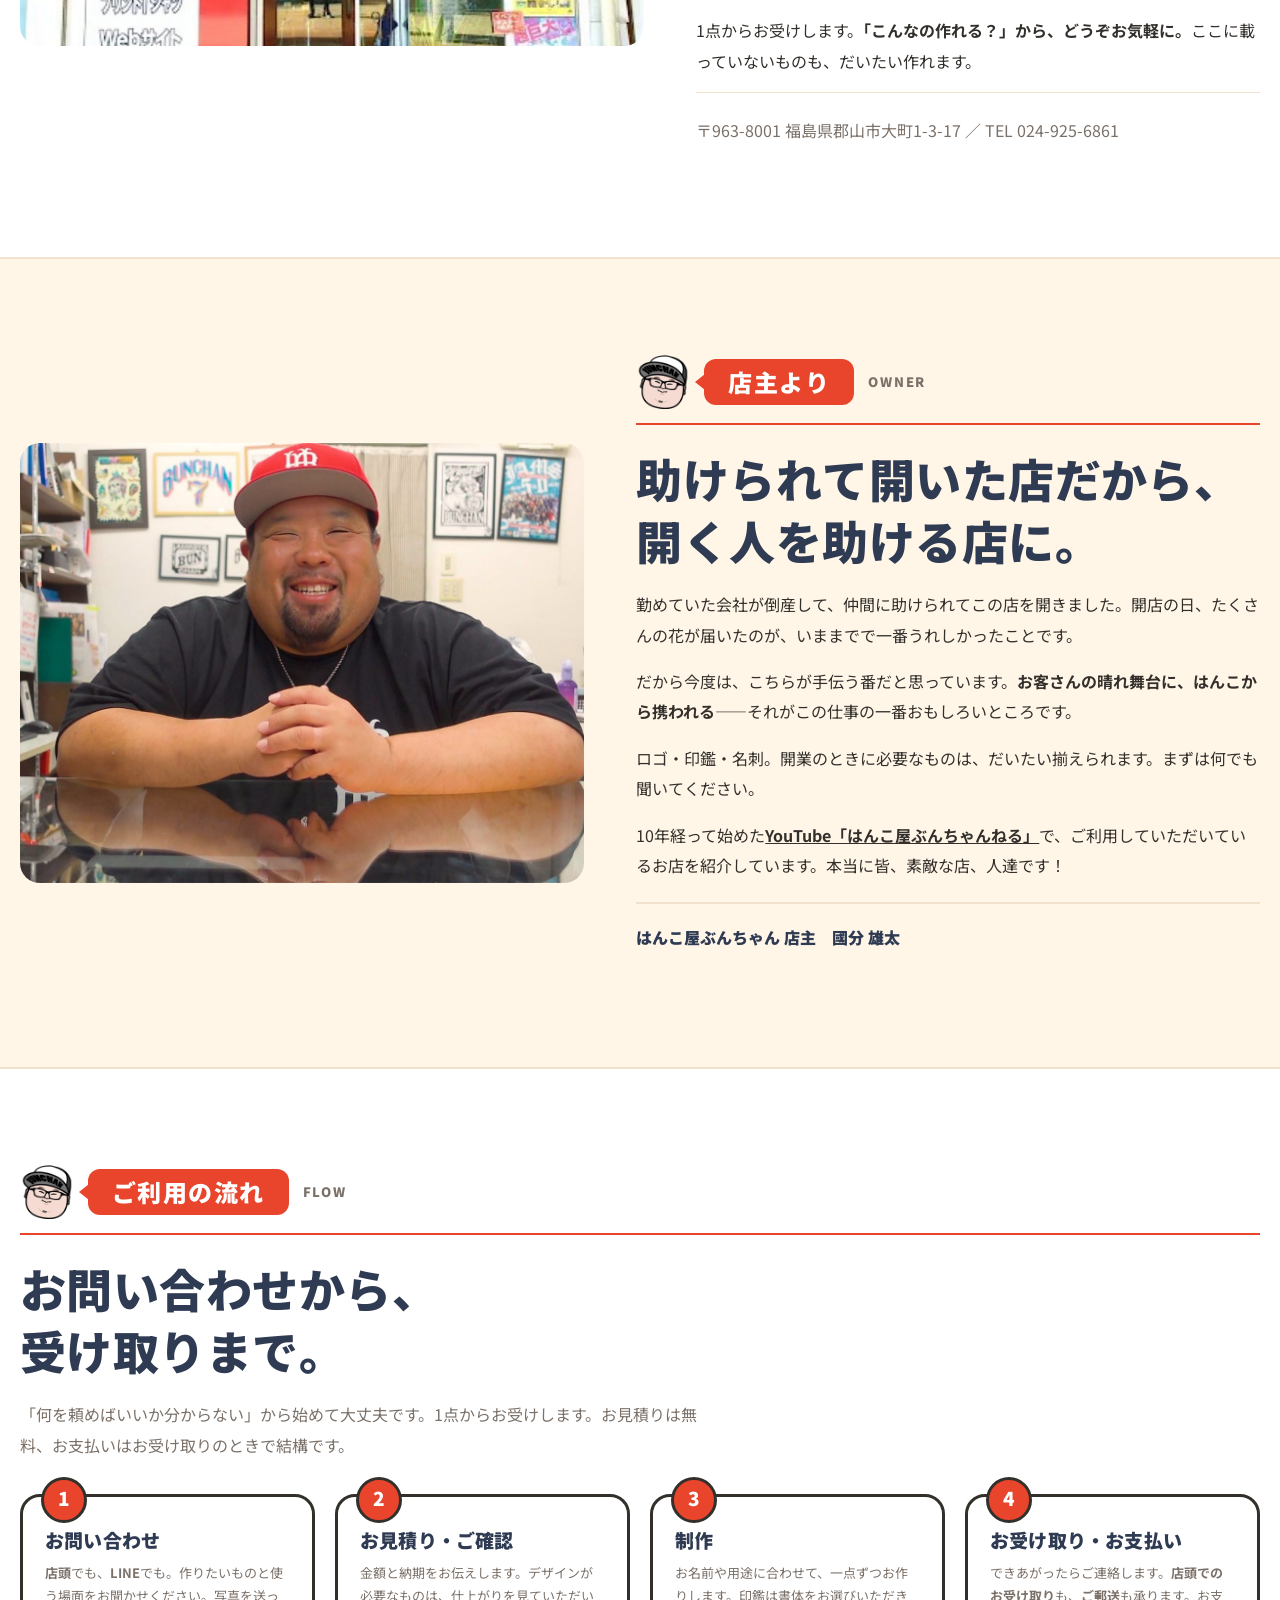
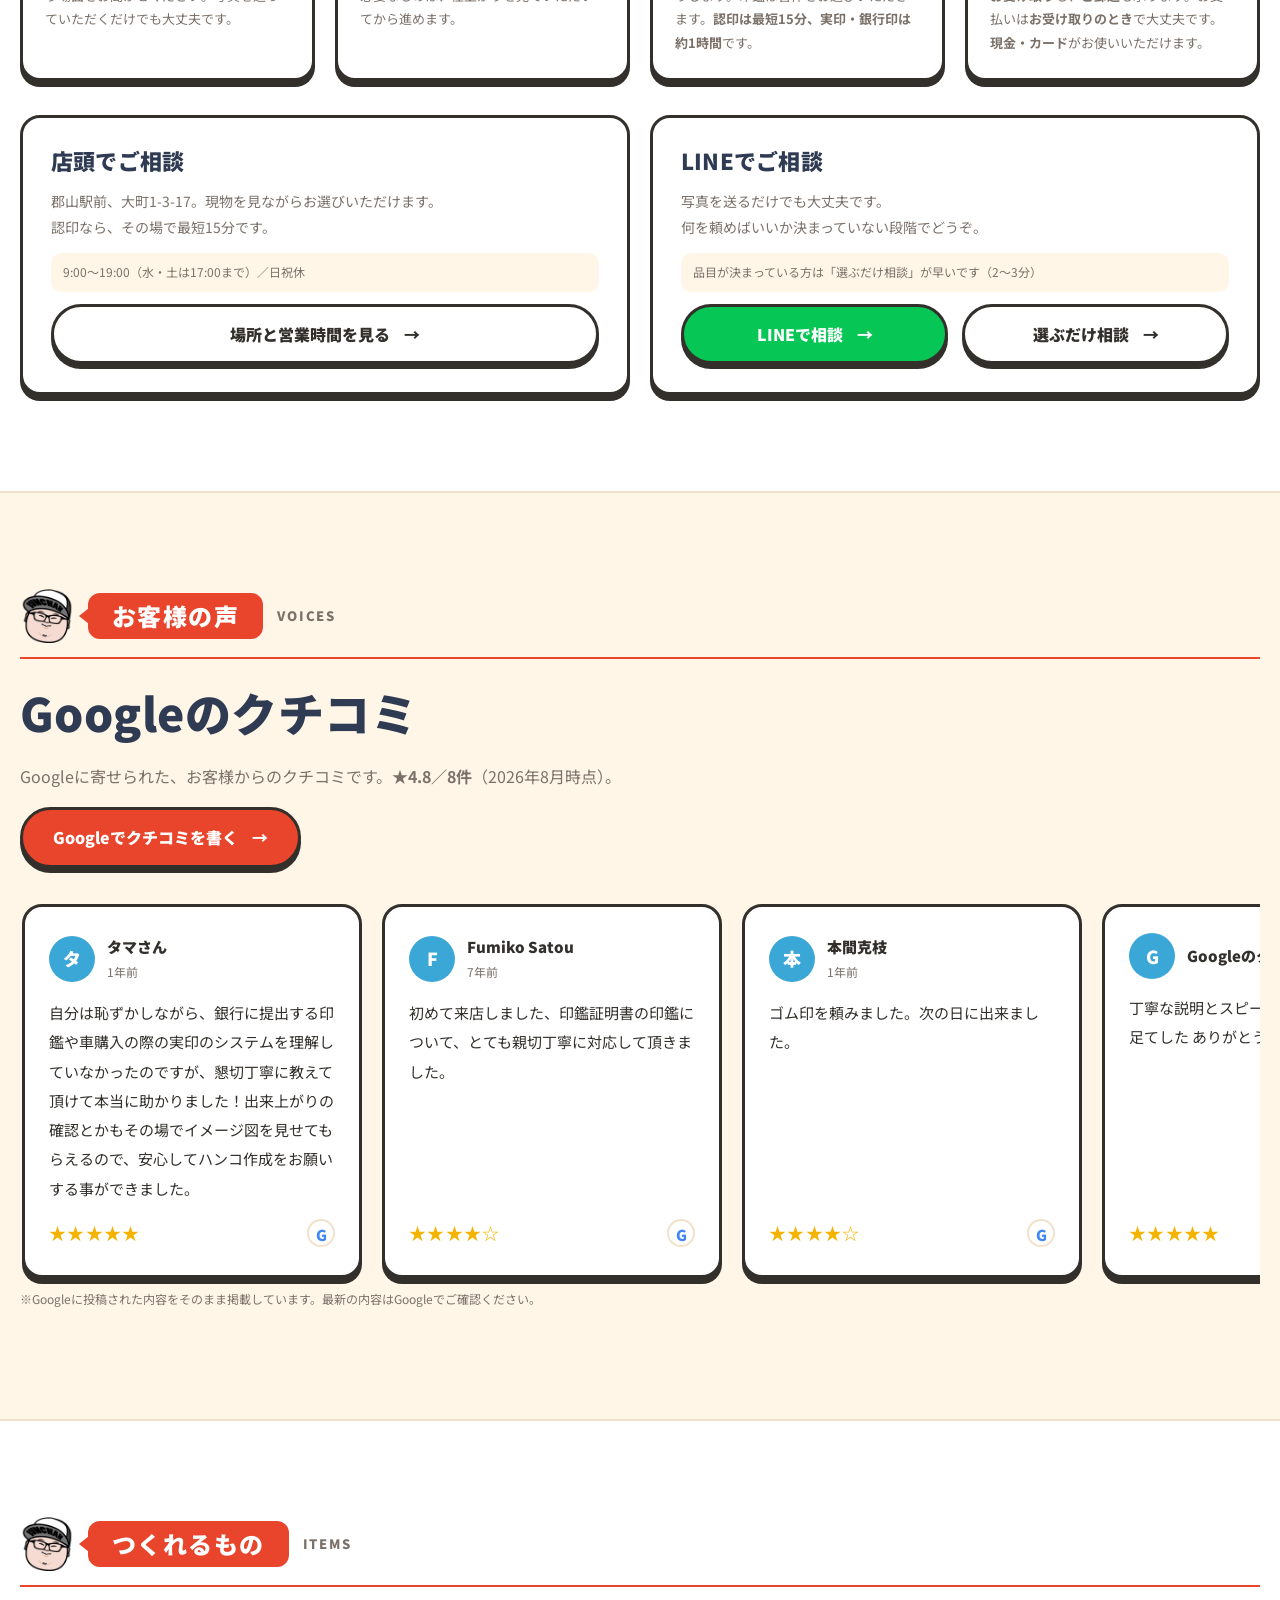
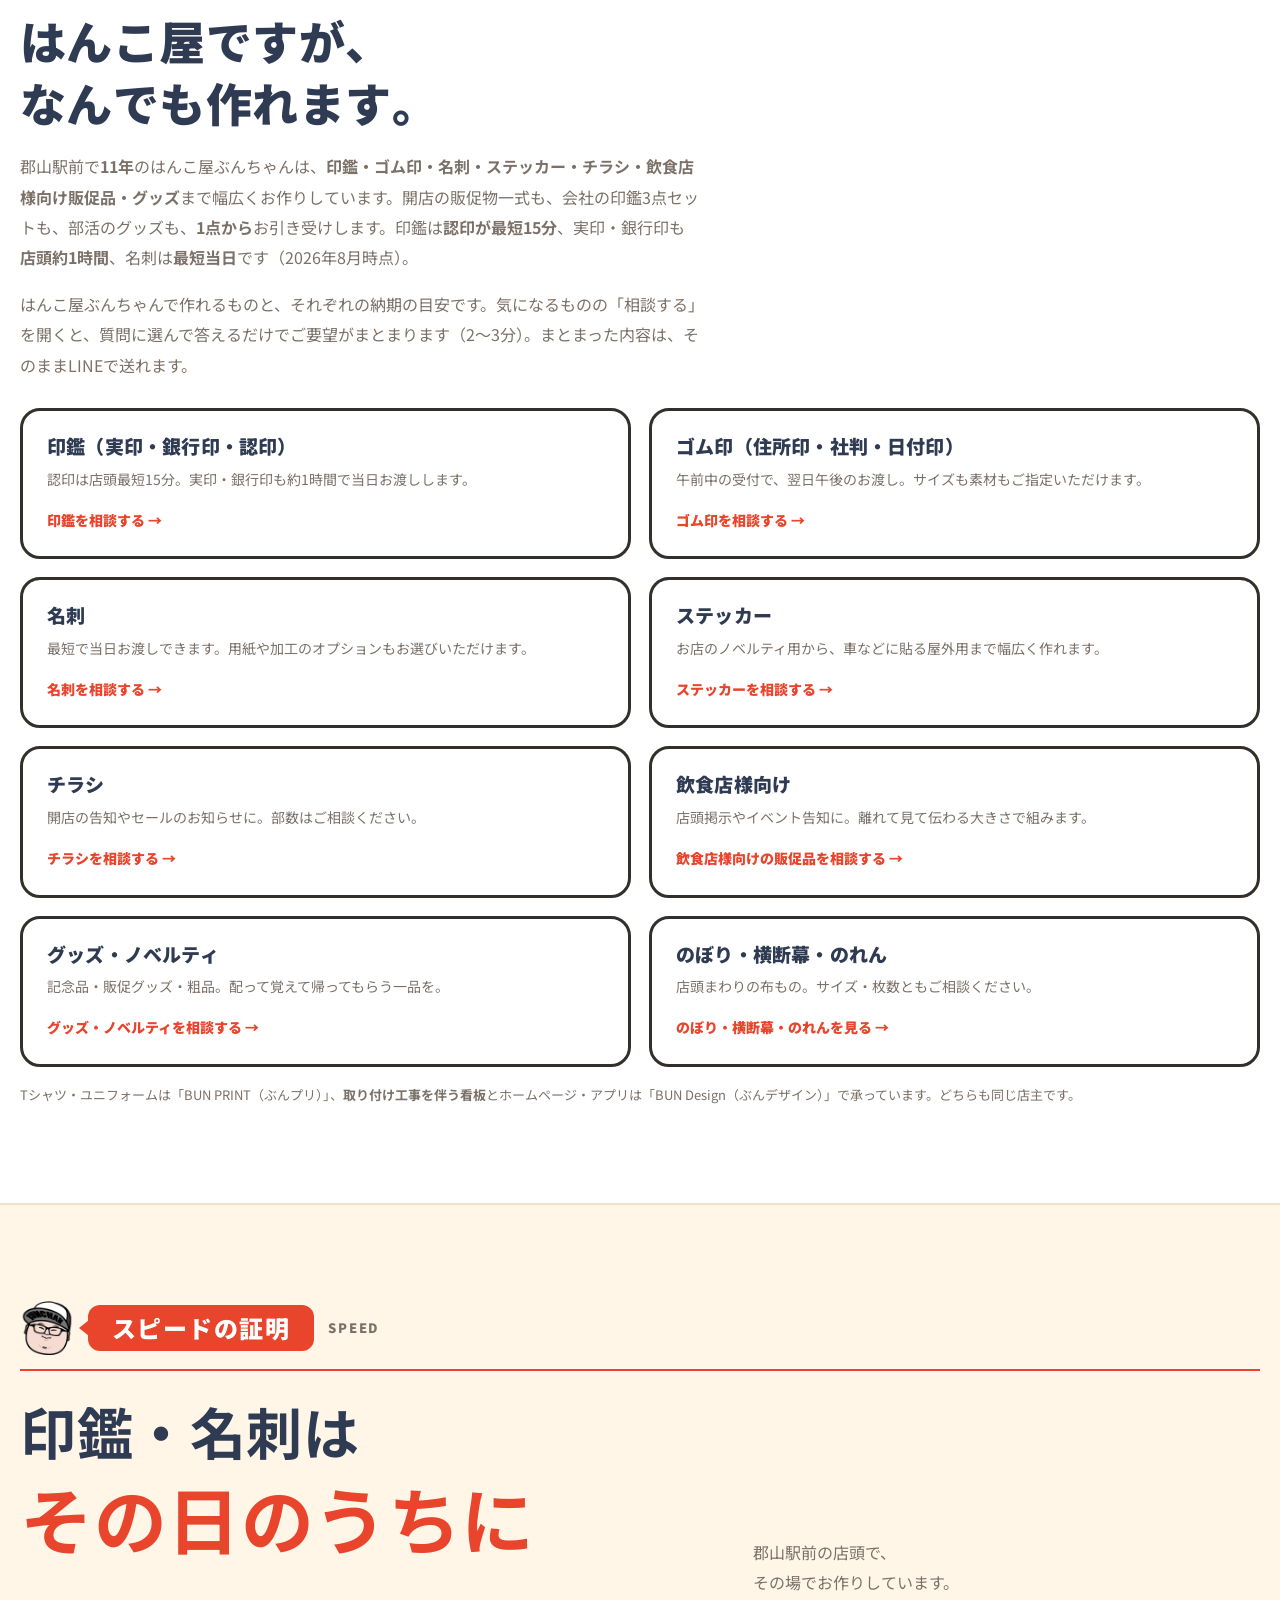
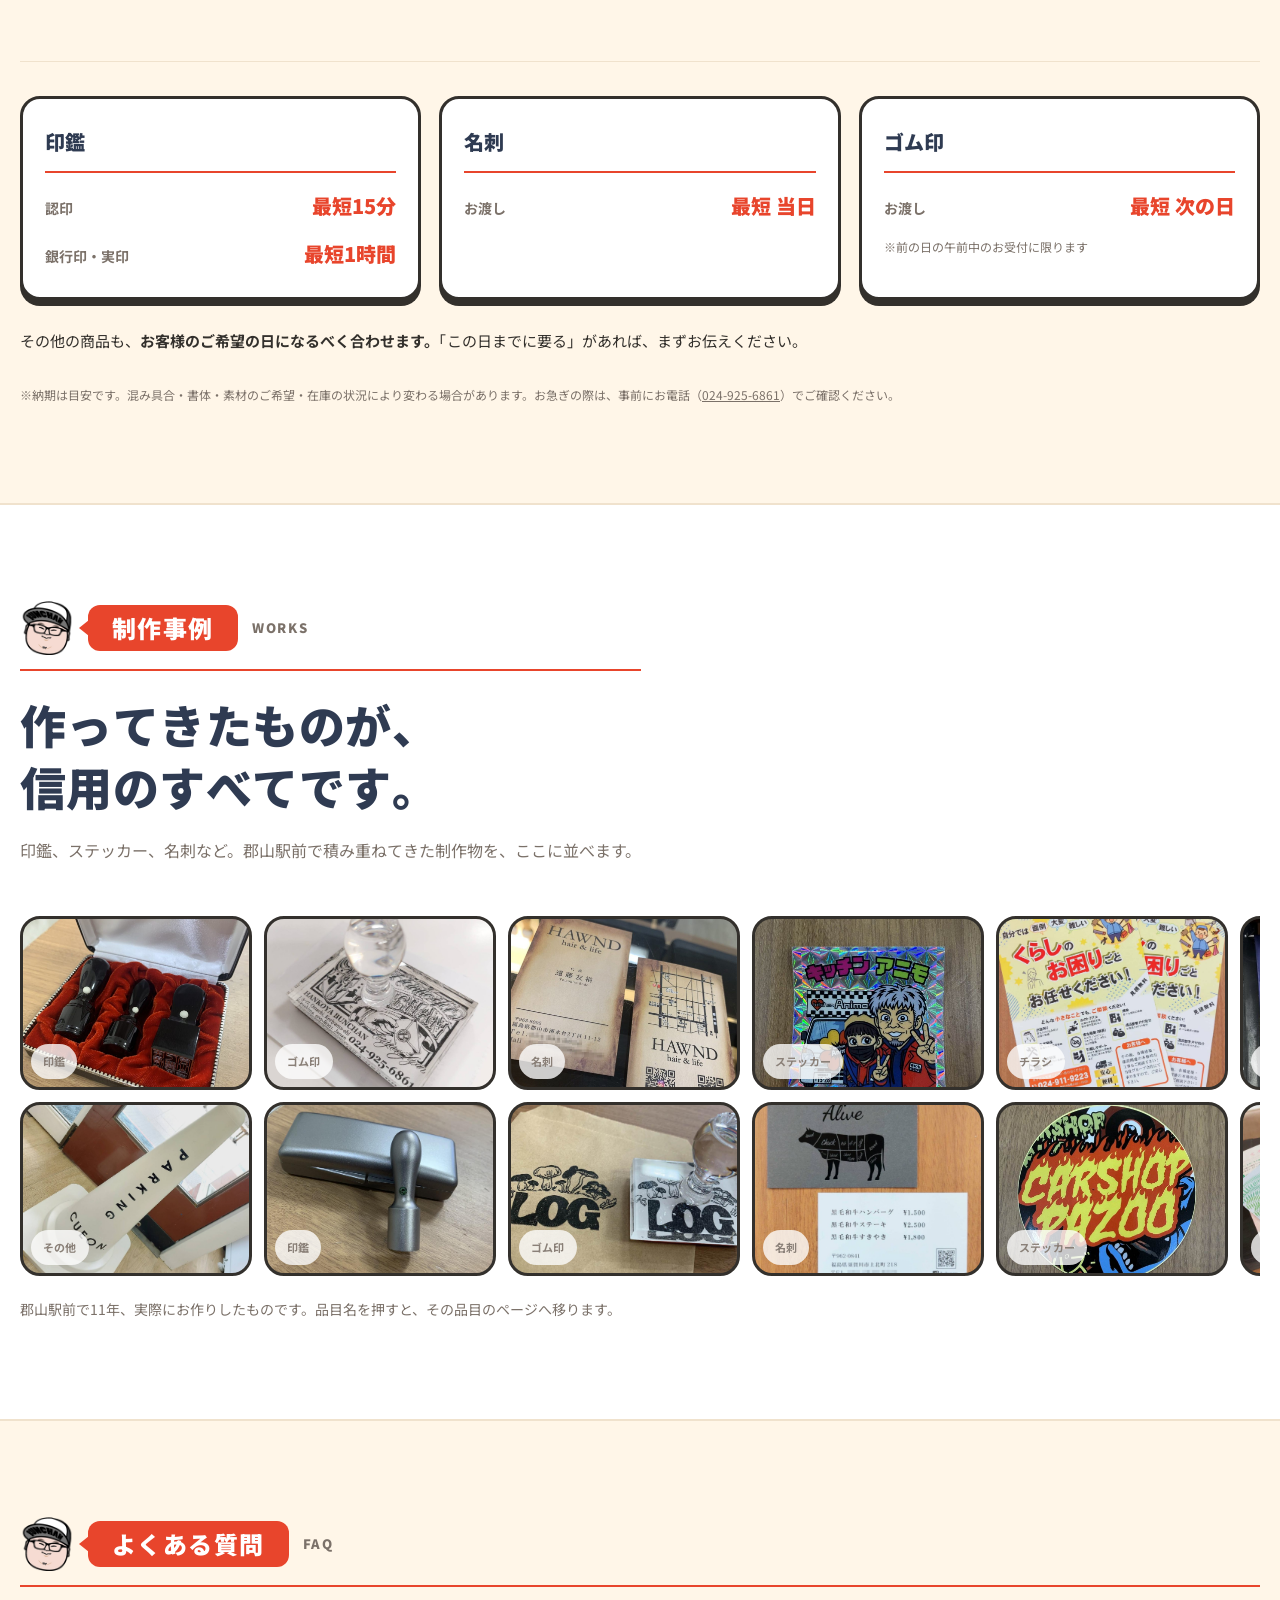
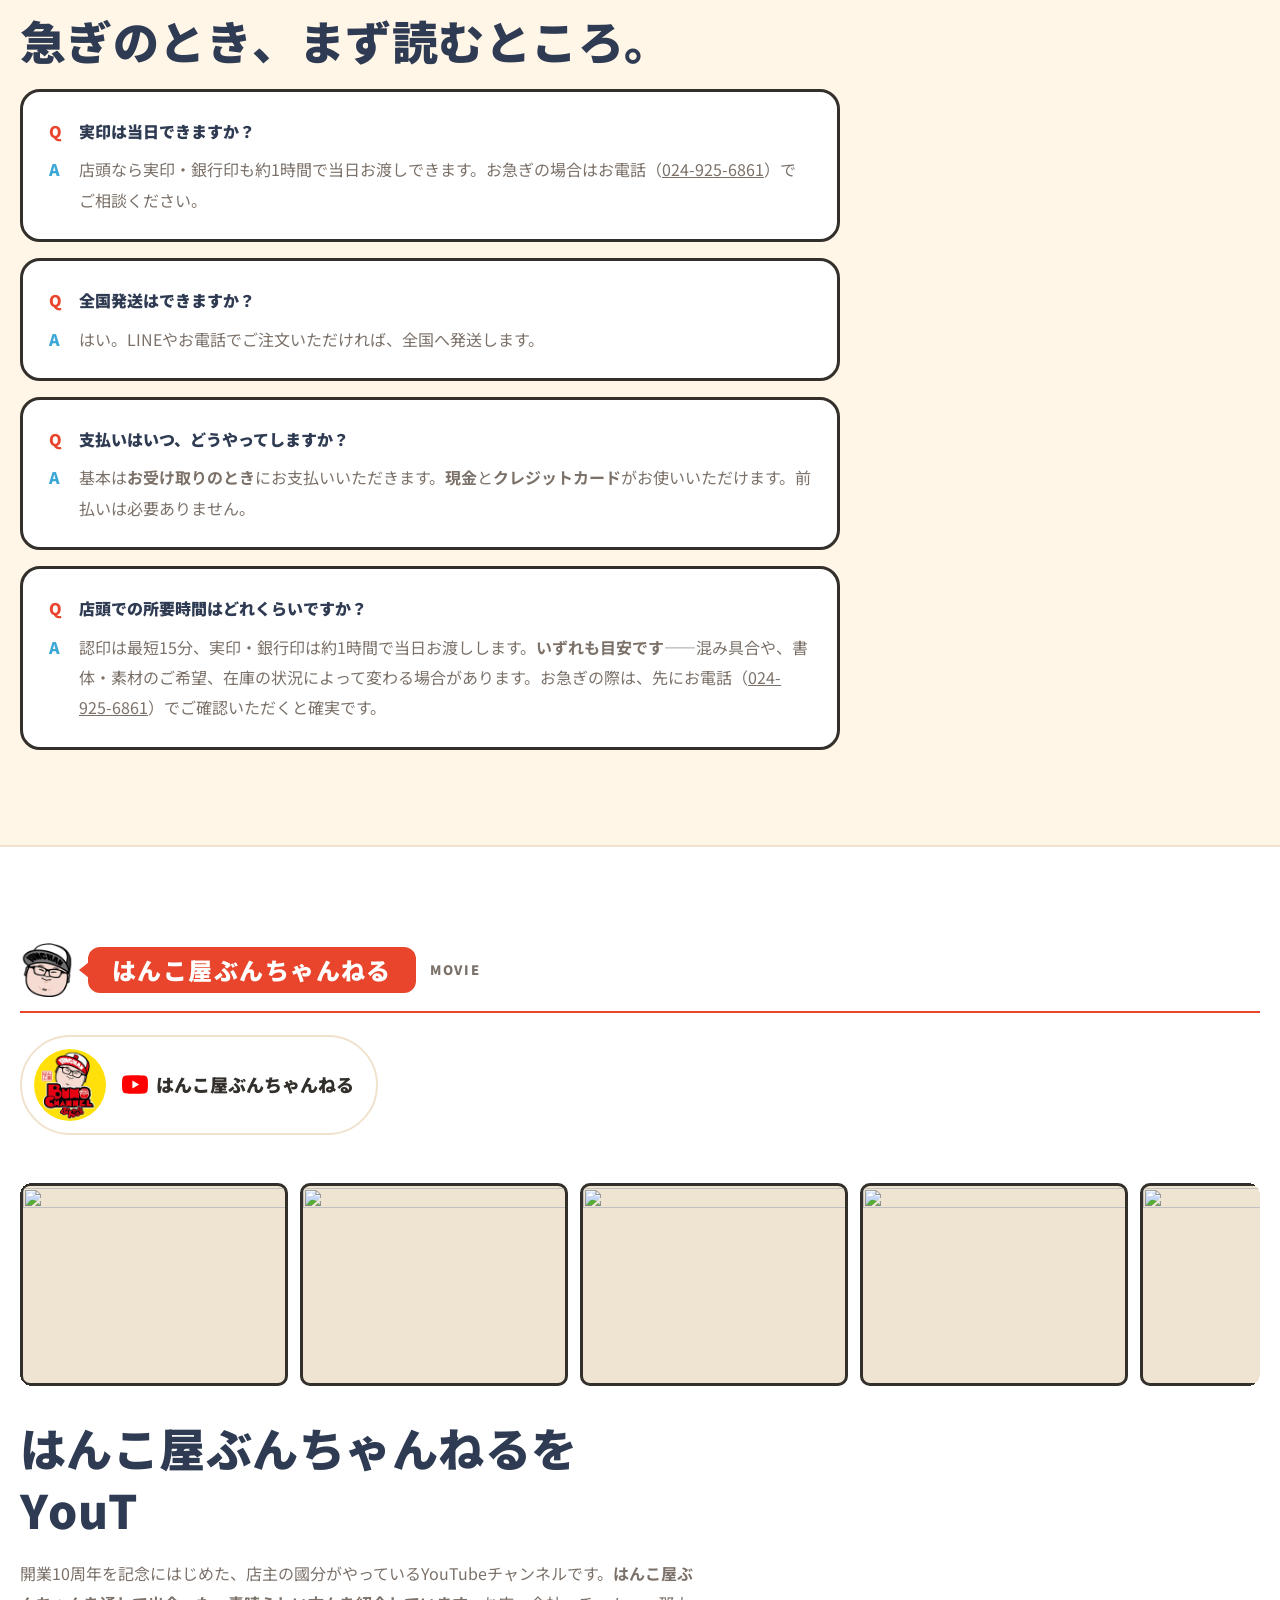
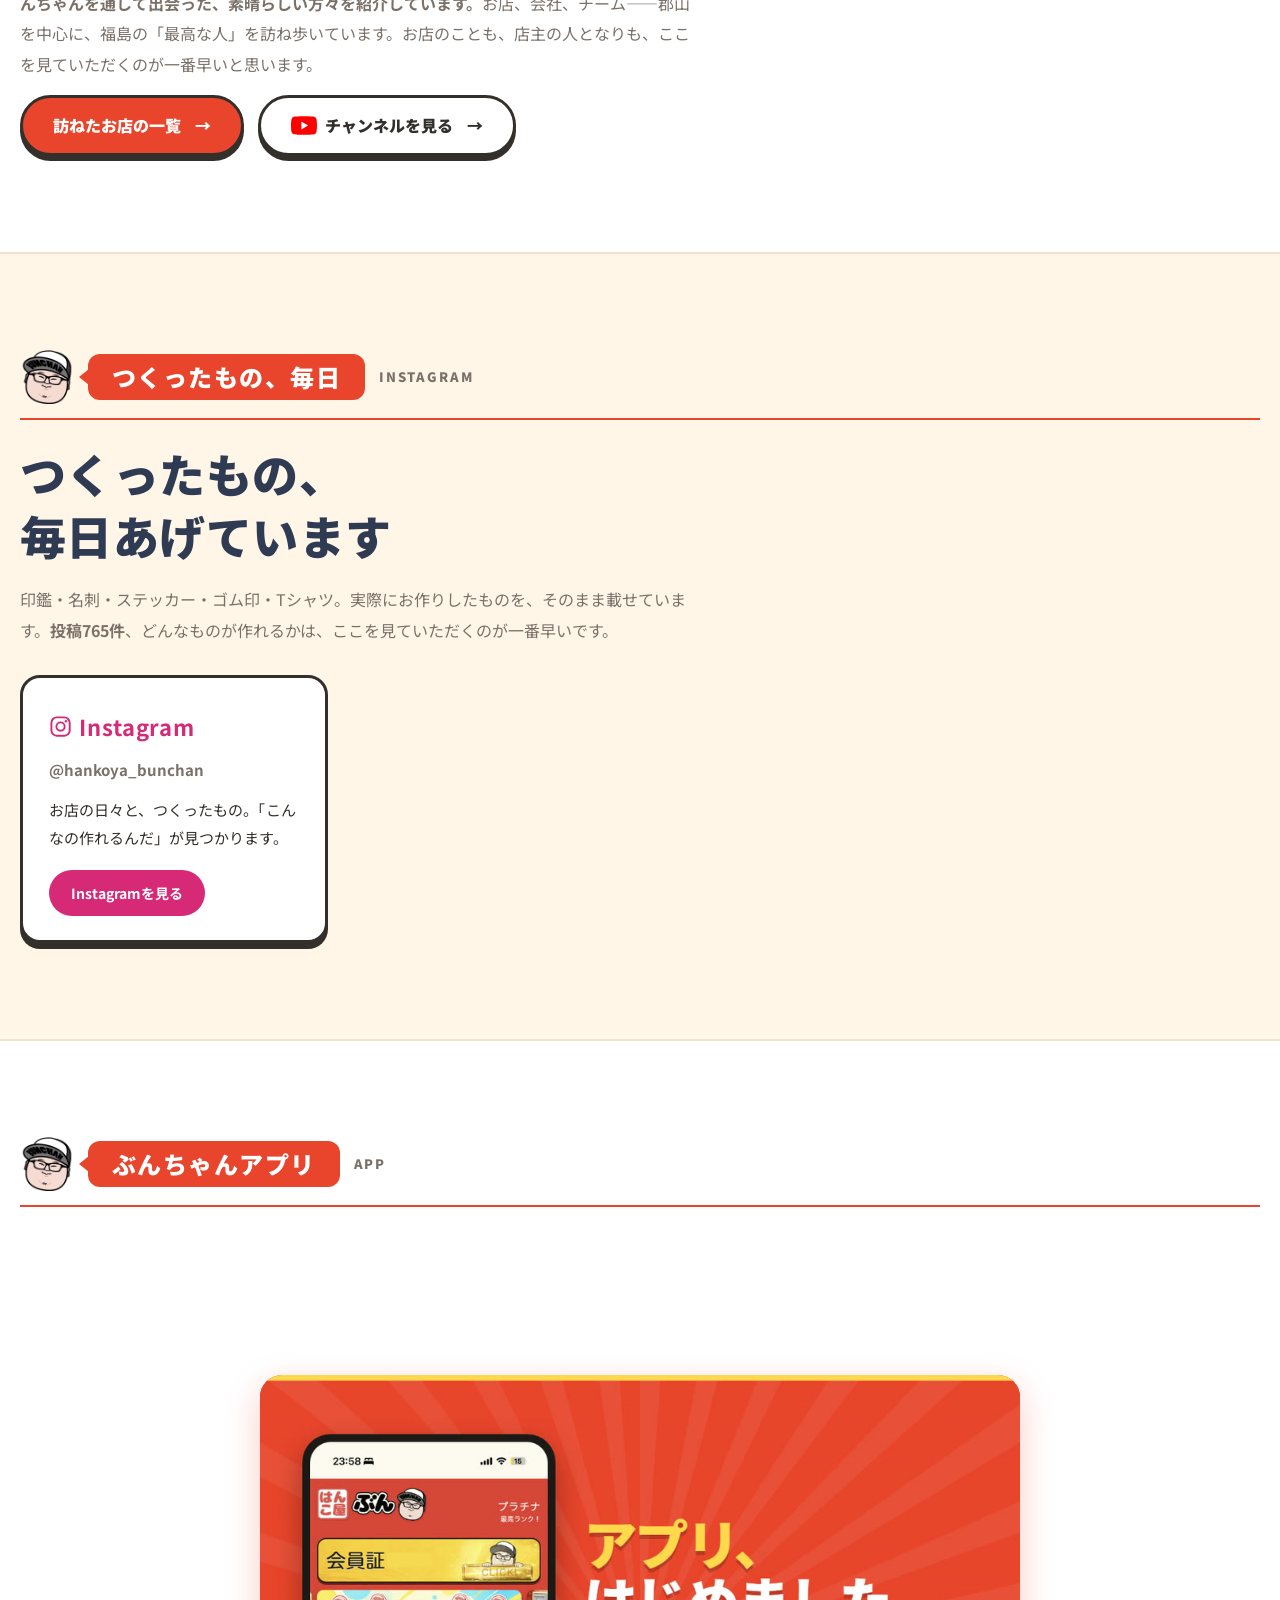
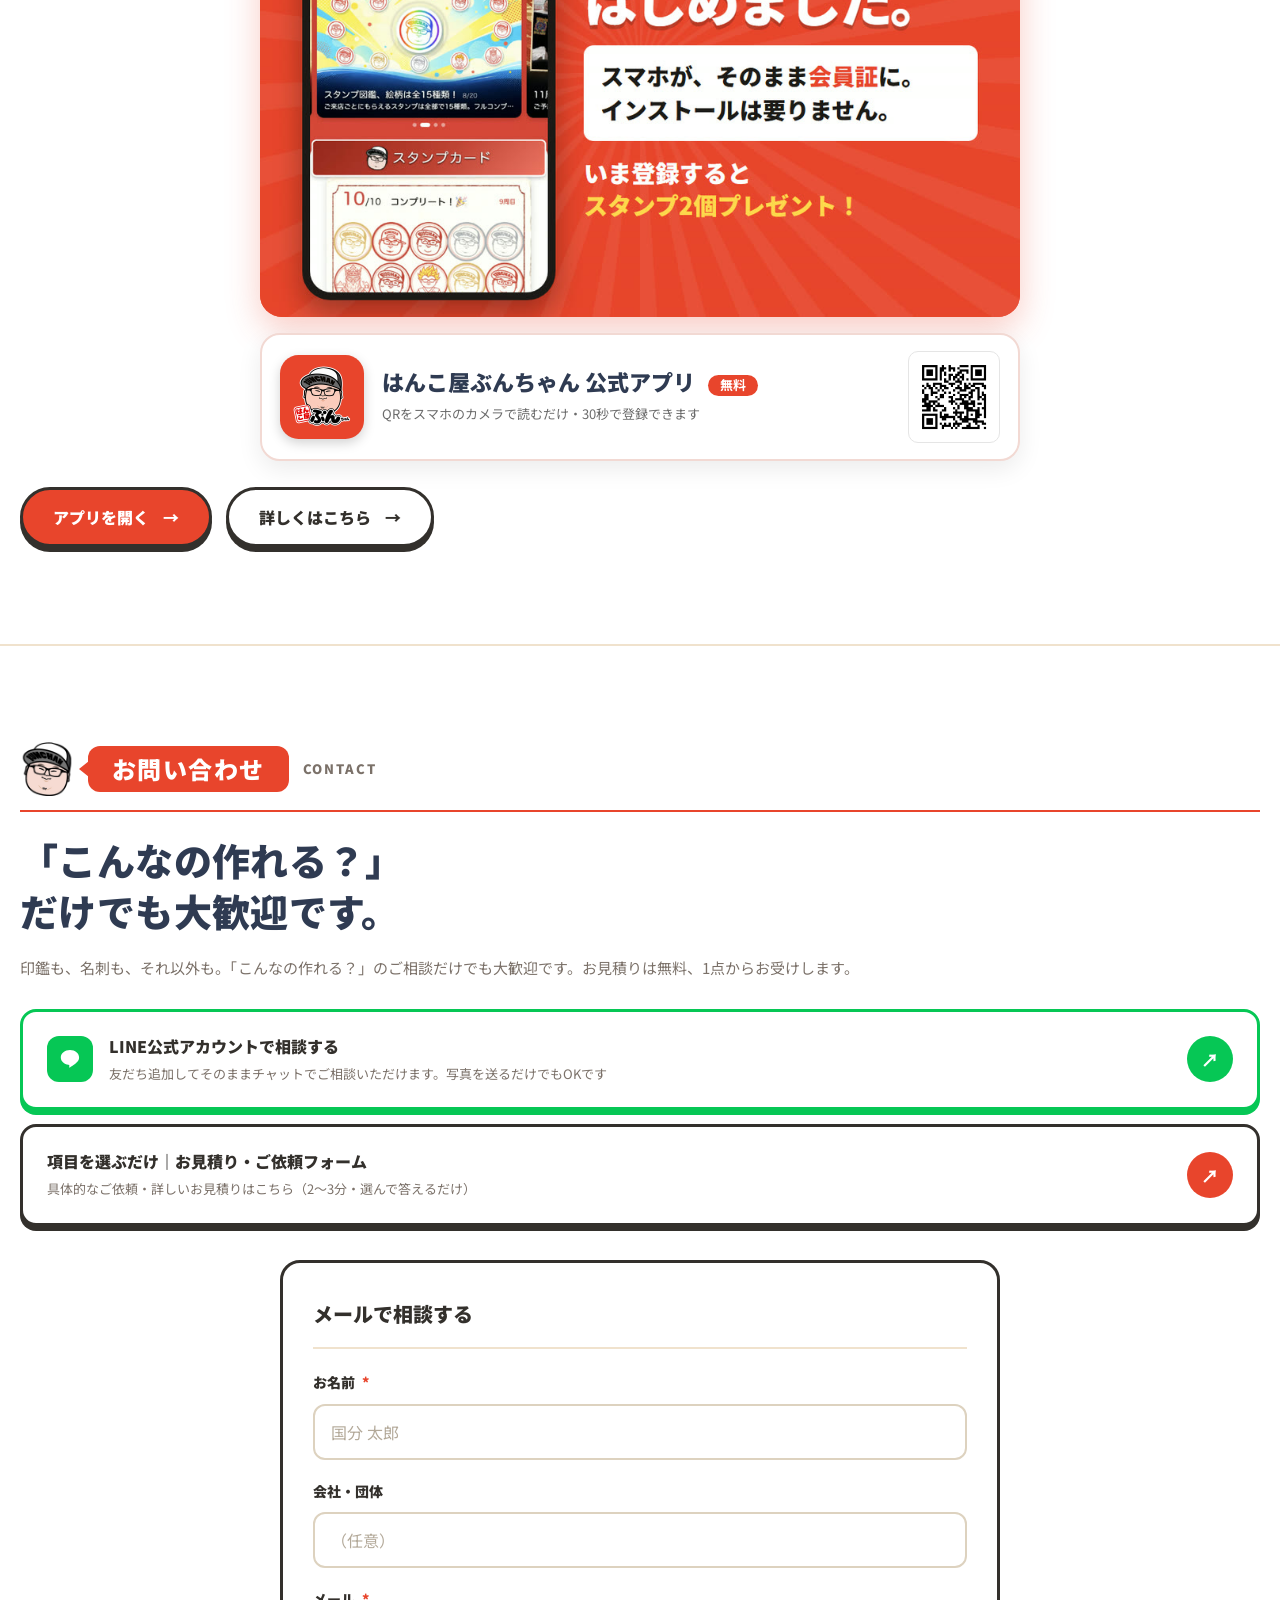
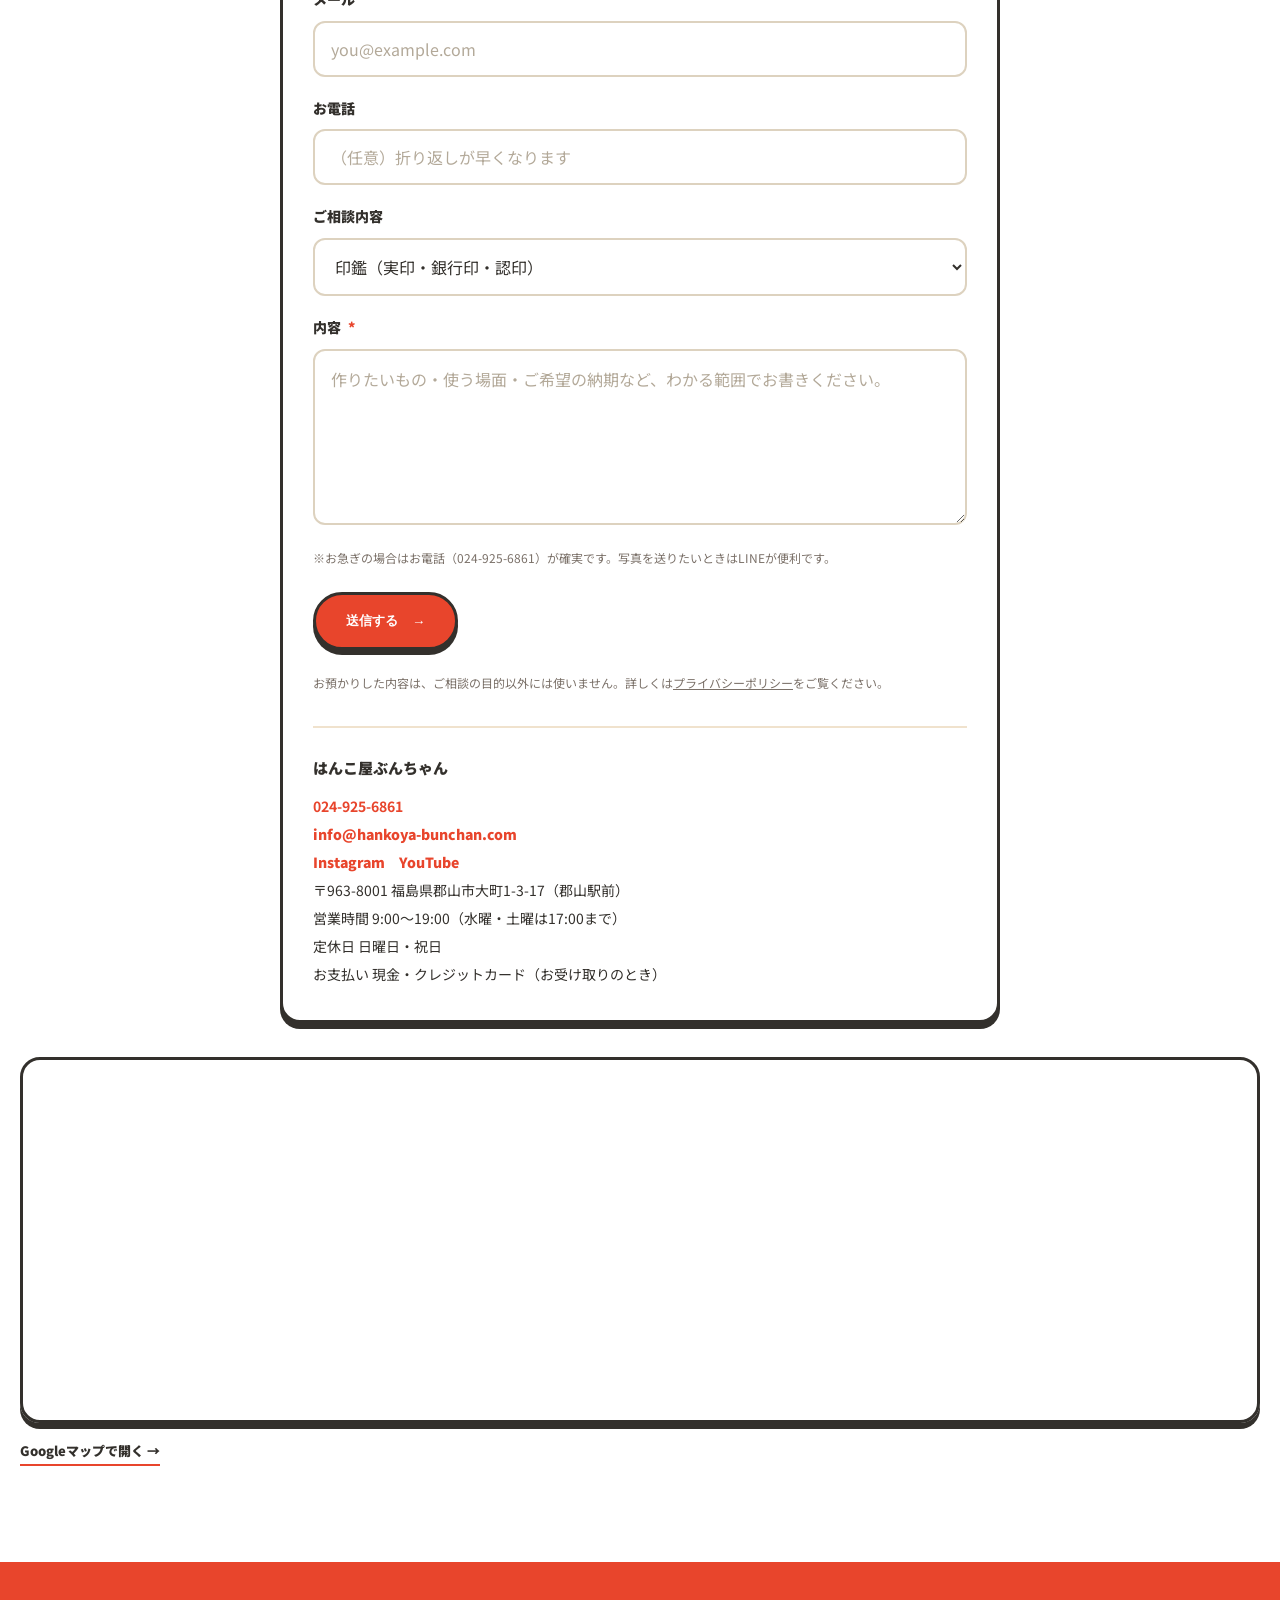
==== commit acd30052: "update 2026-09-04 09:14" ====
--- a/index.html
+++ b/index.html
@@ -119,7 +119,7 @@
     ]
   }
   </script>
-  <link rel="stylesheet" href="style.css?v=20260904m">
+  <link rel="stylesheet" href="style.css?v=20260904n">
 </head>
 <body>
   <main>
@@ -640,7 +640,8 @@
             <span aria-hidden="true" class="yt-strip__dup"><img src="https://i.ytimg.com/vi/eHN2_ApEZzI/hqdefault.jpg" alt="" width="480" height="360" loading="lazy"><img src="https://i.ytimg.com/vi/HU5huV3CpTI/hqdefault.jpg" alt="" width="480" height="360" loading="lazy"><img src="https://i.ytimg.com/vi/DI4257JdAaw/hqdefault.jpg" alt="" width="480" height="360" loading="lazy"><img src="https://i.ytimg.com/vi/5Y3TlRwRsHU/hqdefault.jpg" alt="" width="480" height="360" loading="lazy"><img src="https://i.ytimg.com/vi/muXZlFpN0B0/hqdefault.jpg" alt="" width="480" height="360" loading="lazy"><img src="https://i.ytimg.com/vi/hU0nnUJ-XYk/hqdefault.jpg" alt="" width="480" height="360" loading="lazy"><img src="https://i.ytimg.com/vi/OMw_HsSqpDE/hqdefault.jpg" alt="" width="480" height="360" loading="lazy"><img src="https://i.ytimg.com/vi/WAI8SvHQY2g/hqdefault.jpg" alt="" width="480" height="360" loading="lazy"><img src="https://i.ytimg.com/vi/Dth1btV3dIU/hqdefault.jpg" alt="" width="480" height="360" loading="lazy"><img src="https://i.ytimg.com/vi/A3xzbAqm_lc/hqdefault.jpg" alt="" width="480" height="360" loading="lazy"><img src="https://i.ytimg.com/vi/RMIbvln_T8Y/hqdefault.jpg" alt="" width="480" height="360" loading="lazy"><img src="https://i.ytimg.com/vi/K1o-EMbYt-g/hqdefault.jpg" alt="" width="480" height="360" loading="lazy"><img src="https://i.ytimg.com/vi/q3Mnwk5lfgk/hqdefault.jpg" alt="" width="480" height="360" loading="lazy"><img src="https://i.ytimg.com/vi/hy3H0jgBTiA/hqdefault.jpg" alt="" width="480" height="360" loading="lazy"><img src="https://i.ytimg.com/vi/BgL1f0tE6oc/hqdefault.jpg" alt="" width="480" height="360" loading="lazy"><img src="https://i.ytimg.com/vi/0WQuYjV3ob8/hqdefault.jpg" alt="" width="480" height="360" loading="lazy"></span>
           </span>
         </a>
-        <h2 class="section-title" id="yt-title">こんなに最高な「人」が！<br>福島県には沢山あります！</h2>
+        <!-- ★2026-09-04 社長の言葉に差し替え（旧＝こんなに最高な「人」が！福島県には沢山あります！） -->
+        <h2 class="section-title" id="yt-title">はんこ屋ぶんちゃんねるを<br>YouTubeやってます！！</h2>
         <p class="section-lead">開業10周年を記念にはじめた、店主の國分がやっているYouTubeチャンネルです。<b>はんこ屋ぶんちゃんを通して出会った、素晴らしい方々を紹介しています。</b>お店、会社、チーム——郡山を中心に、福島の「最高な人」を訪ね歩いています。お店のことも、店主の人となりも、ここを見ていただくのが一番早いと思います。</p>
         <div class="pg-actions">
           <a class="cta" href="bunchannel.html">訪ねたお店の一覧</a>
@@ -868,6 +869,6 @@
     </div>
   </footer>
 
-  <script src="script.js?v=20260904m" defer></script>
+  <script src="script.js?v=20260904n" defer></script>
 </body>
 </html>
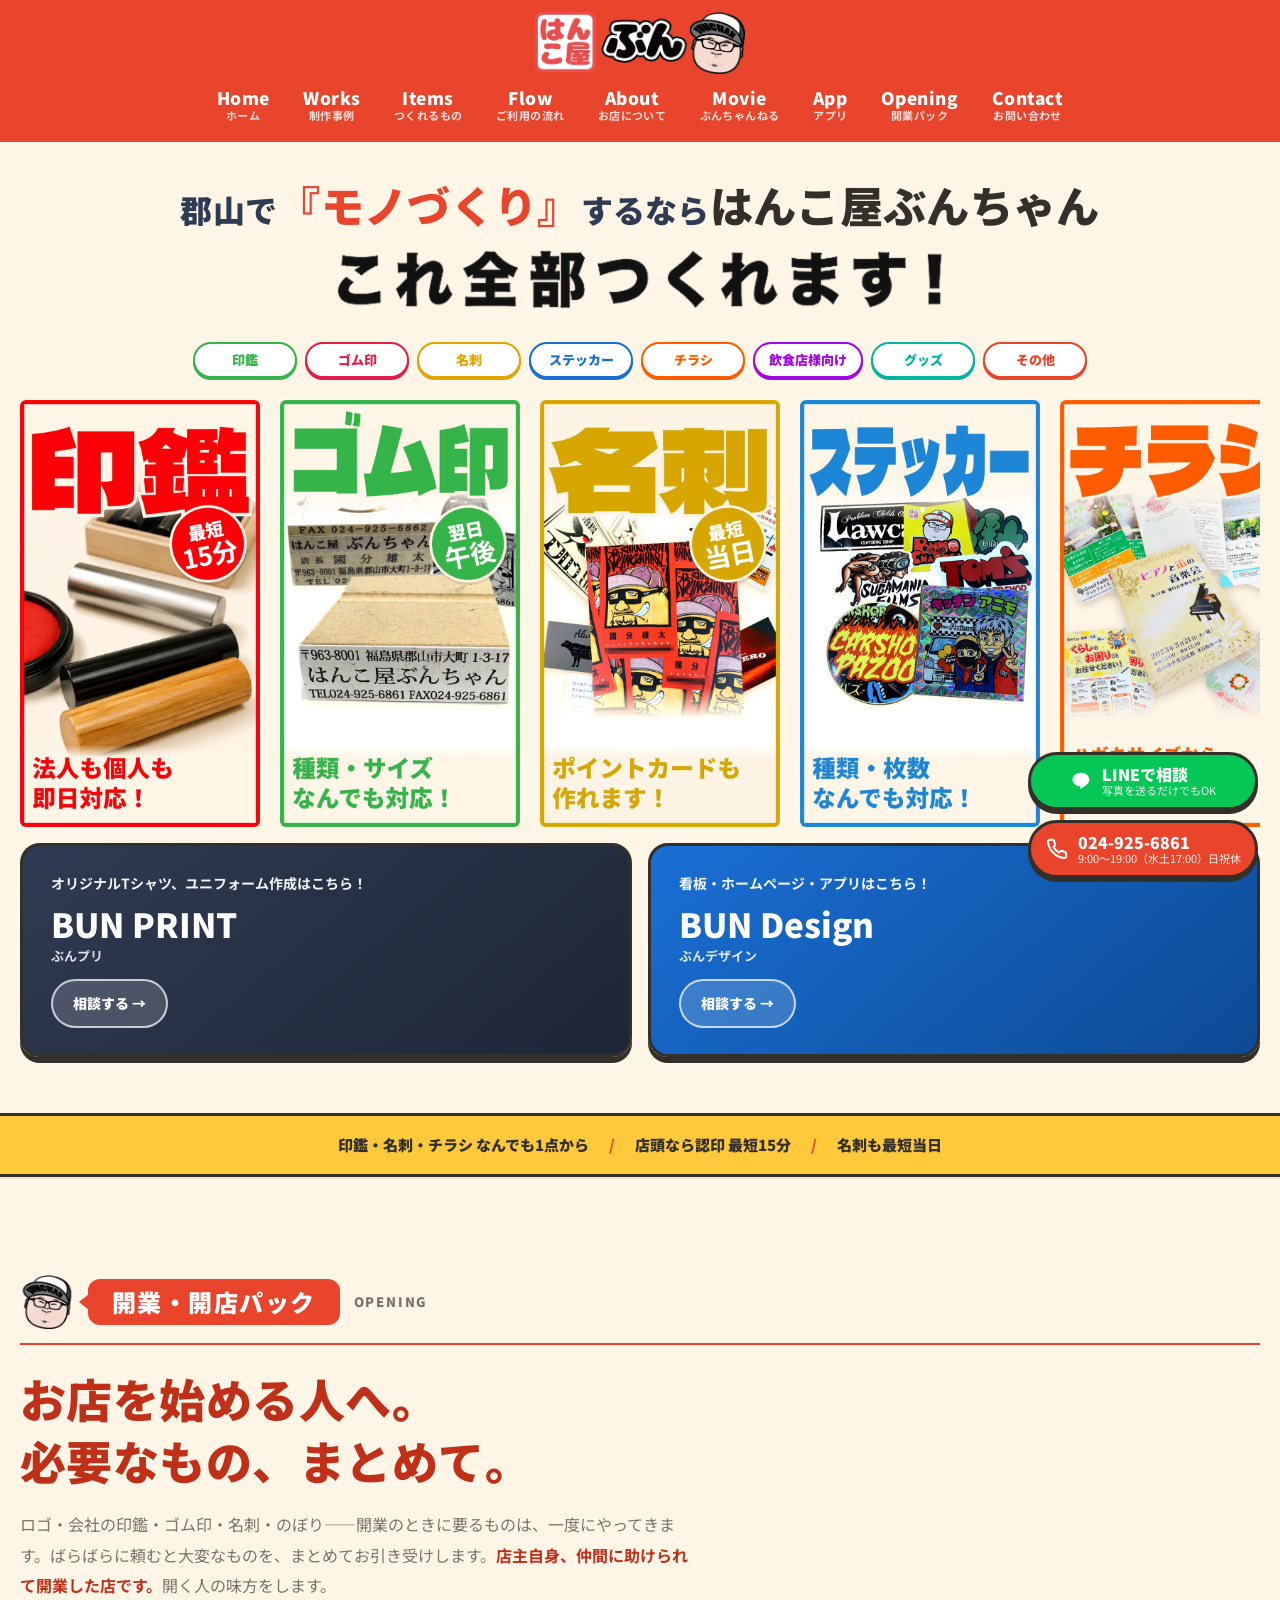
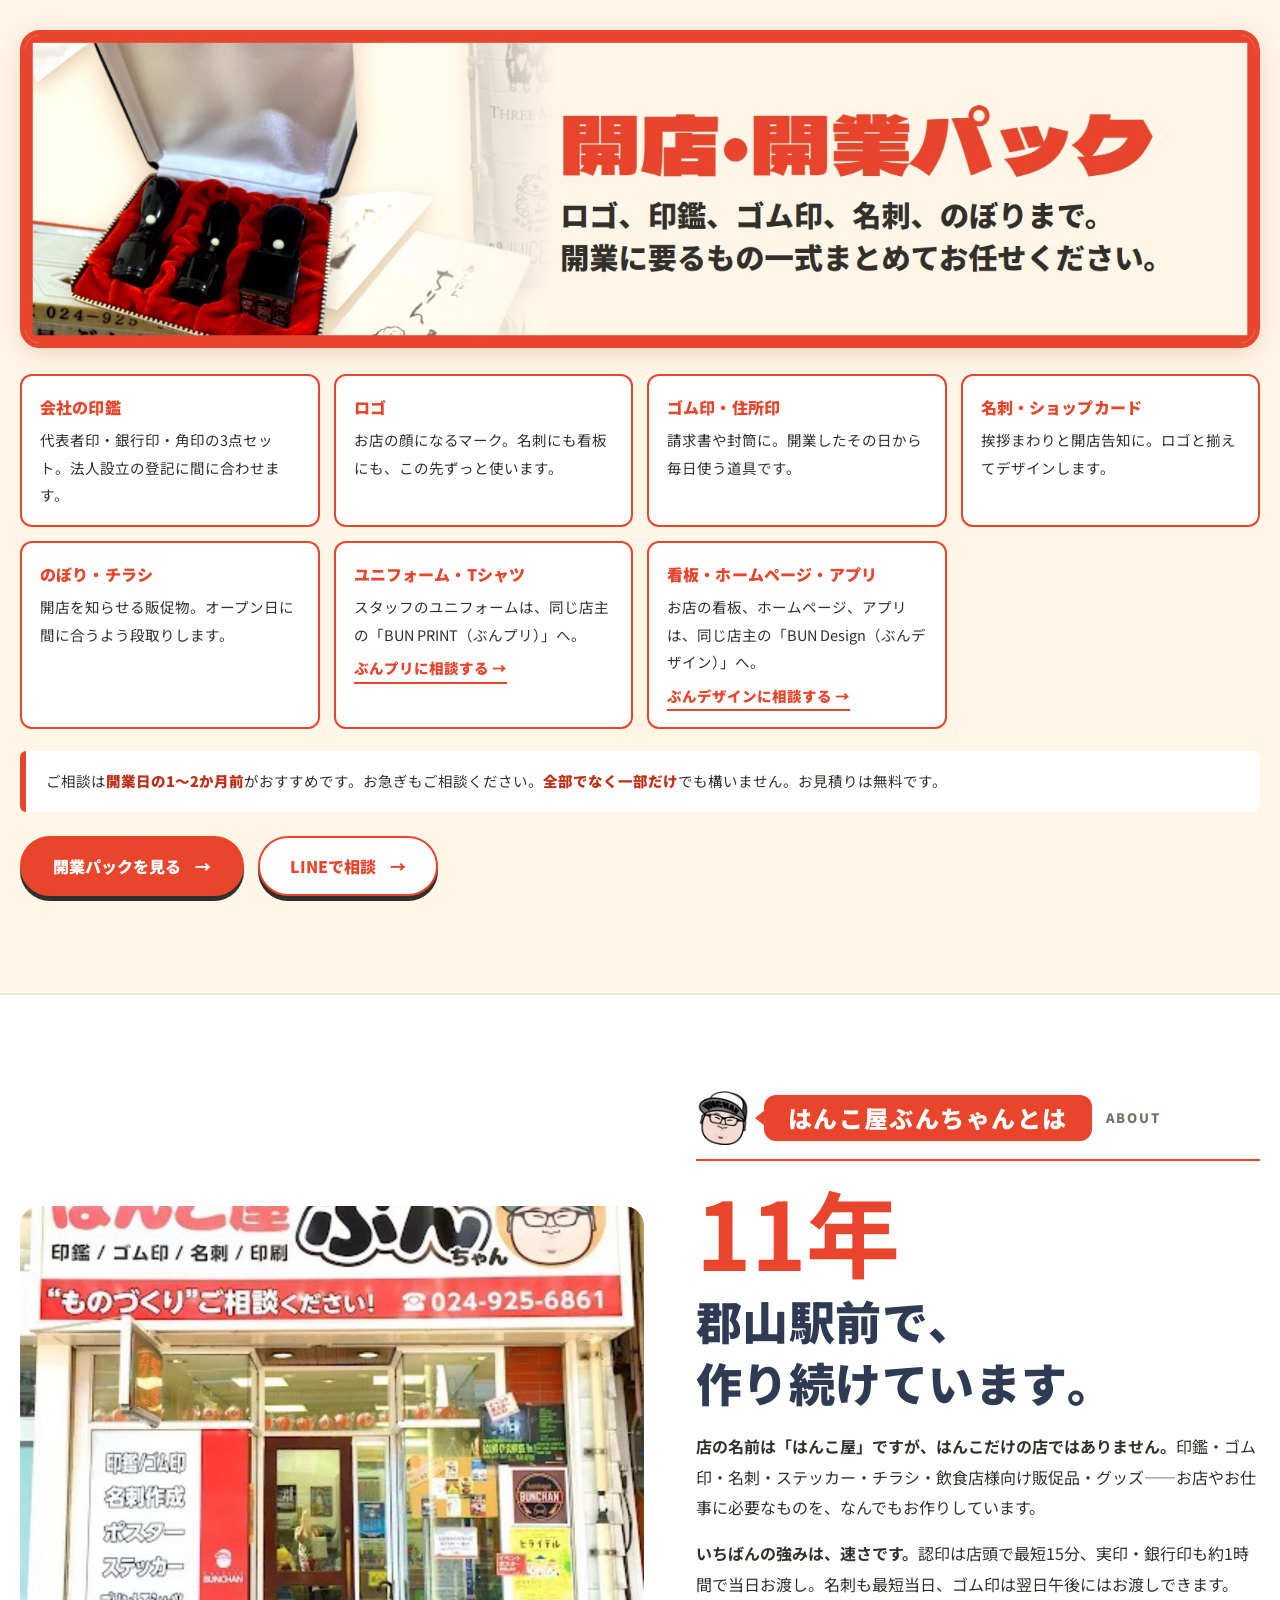
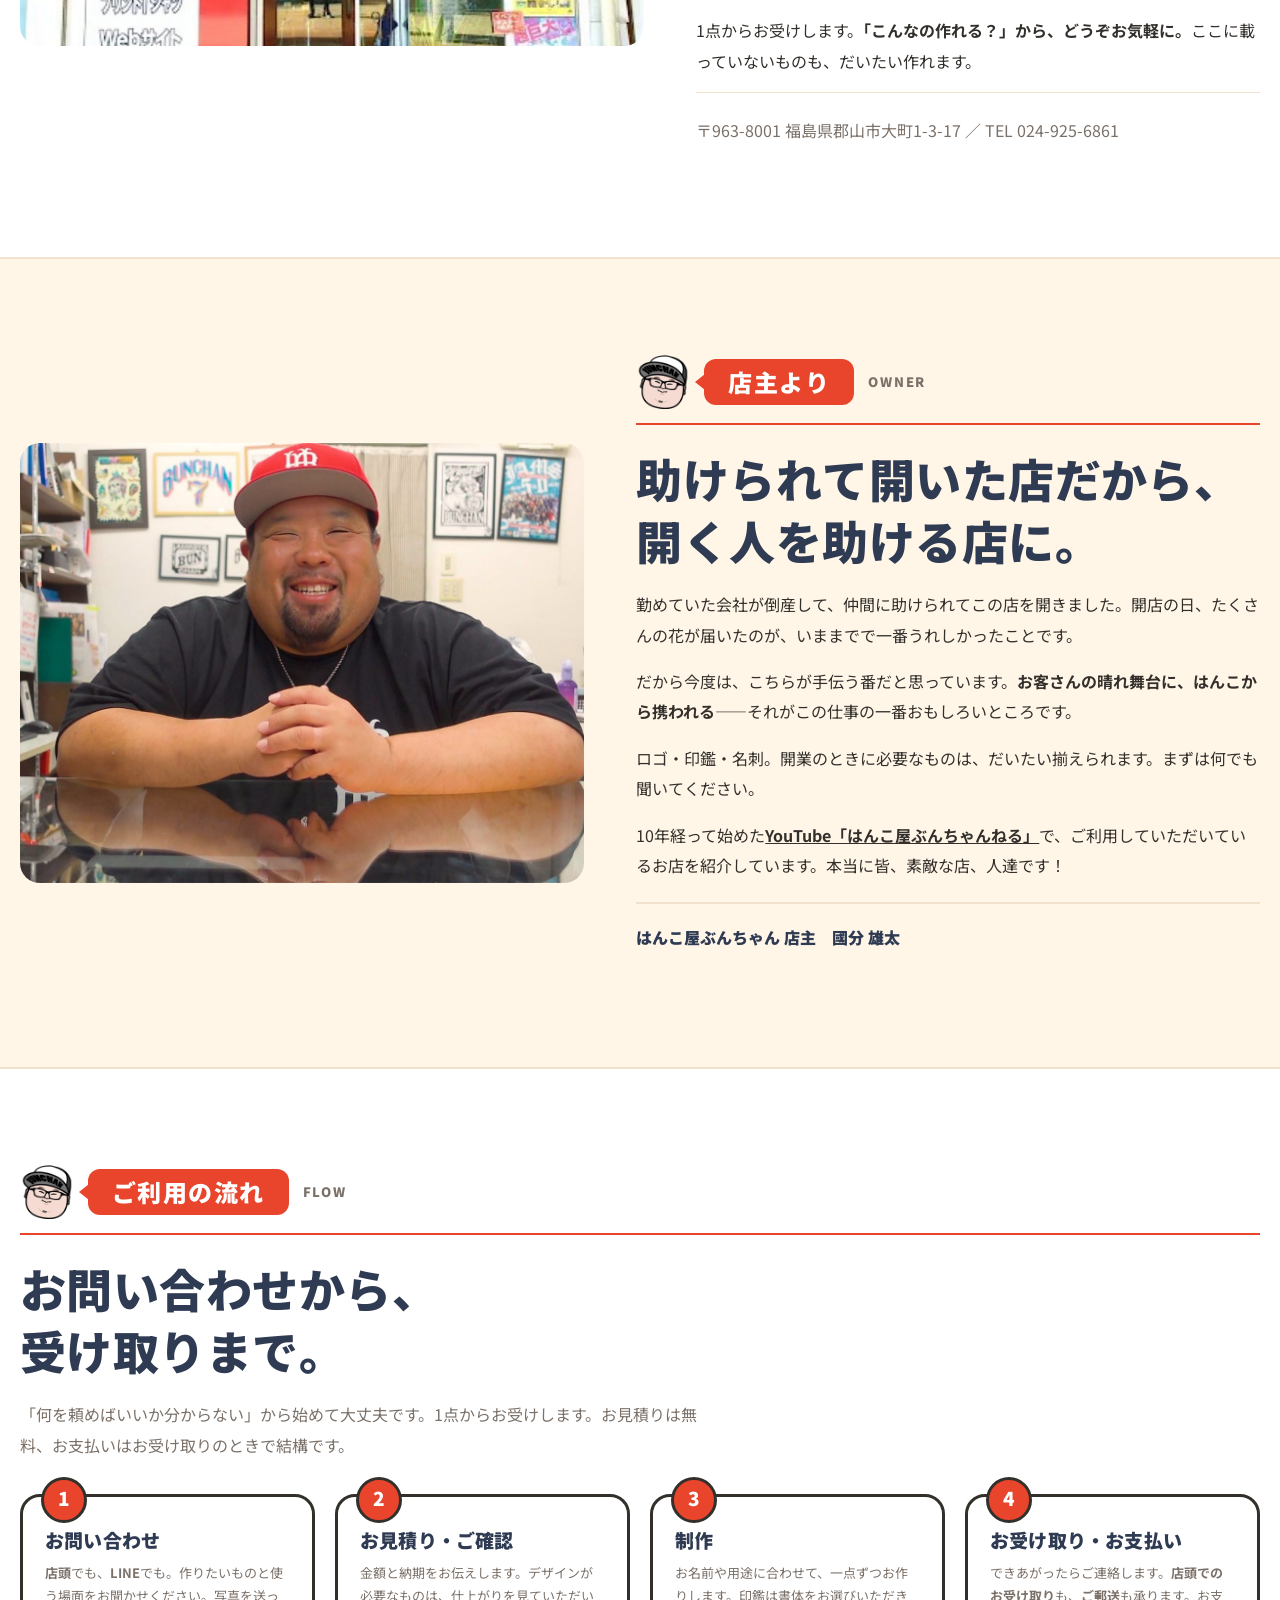
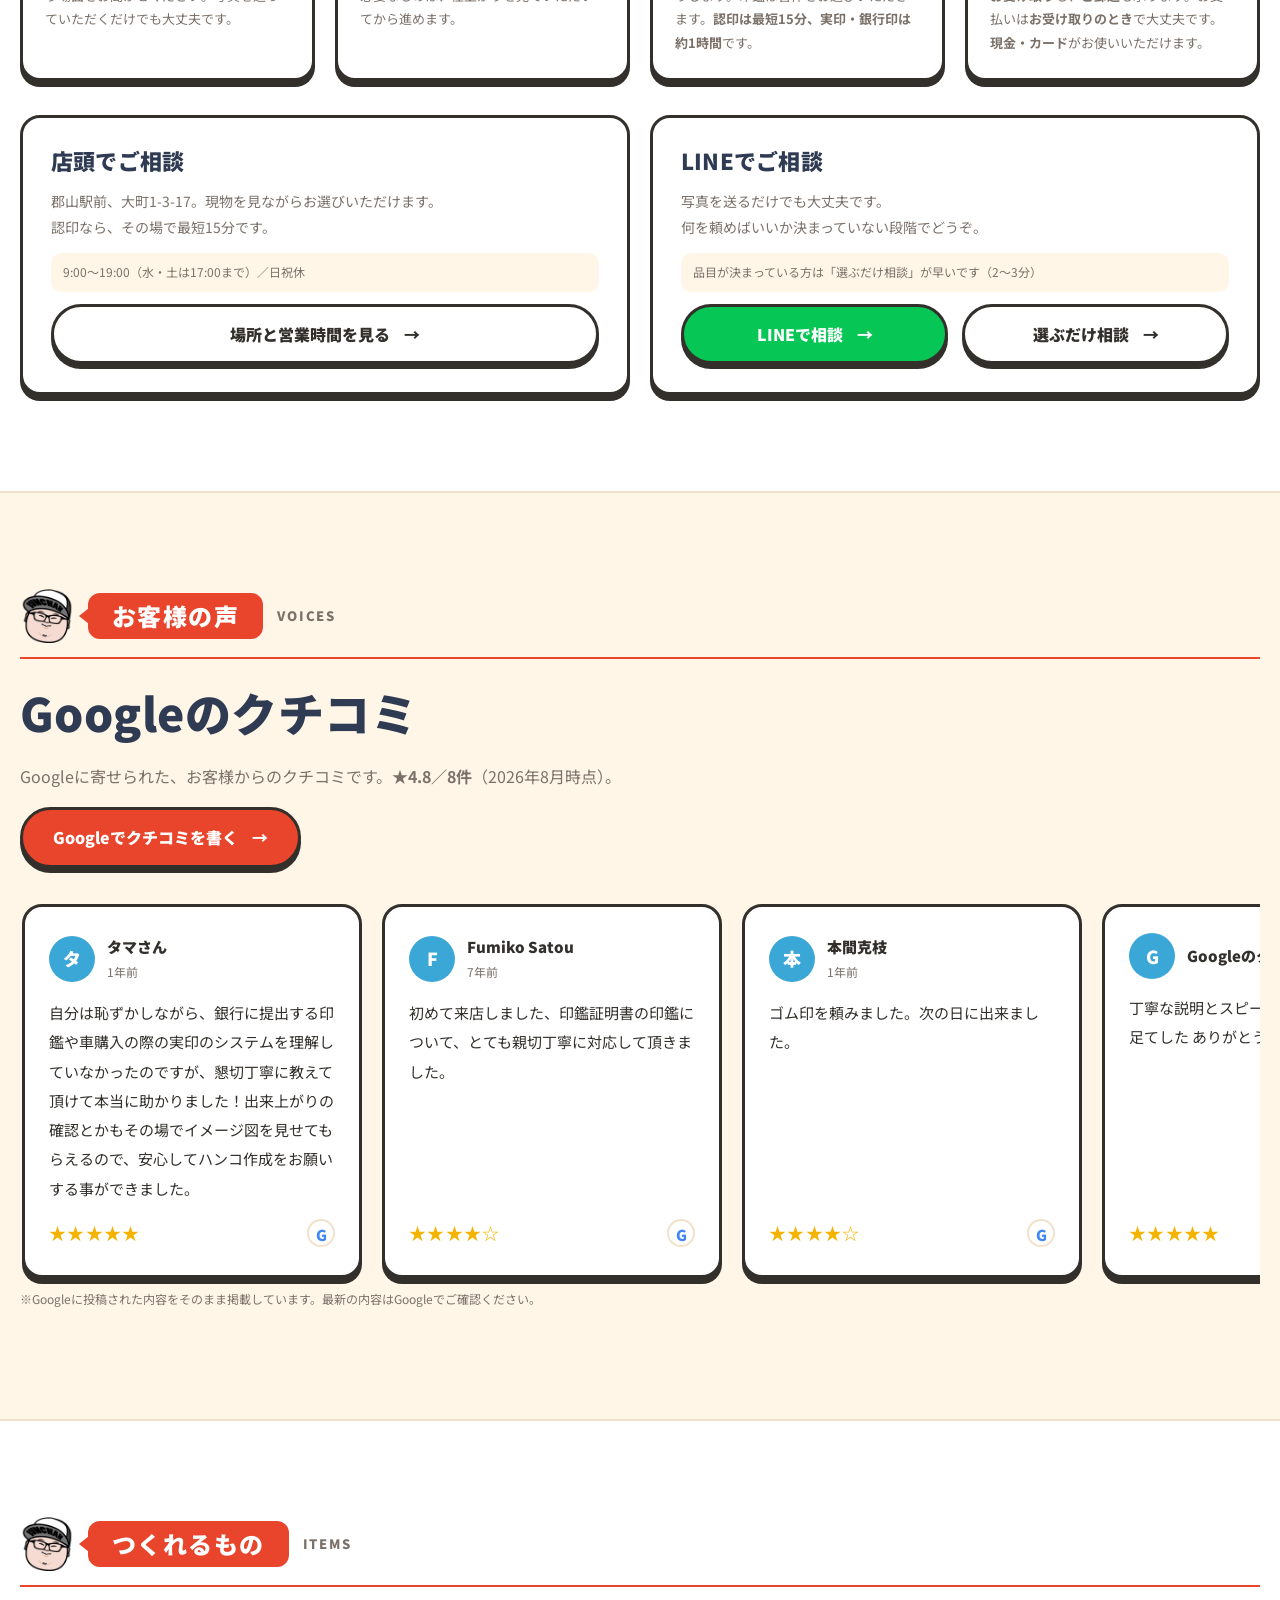
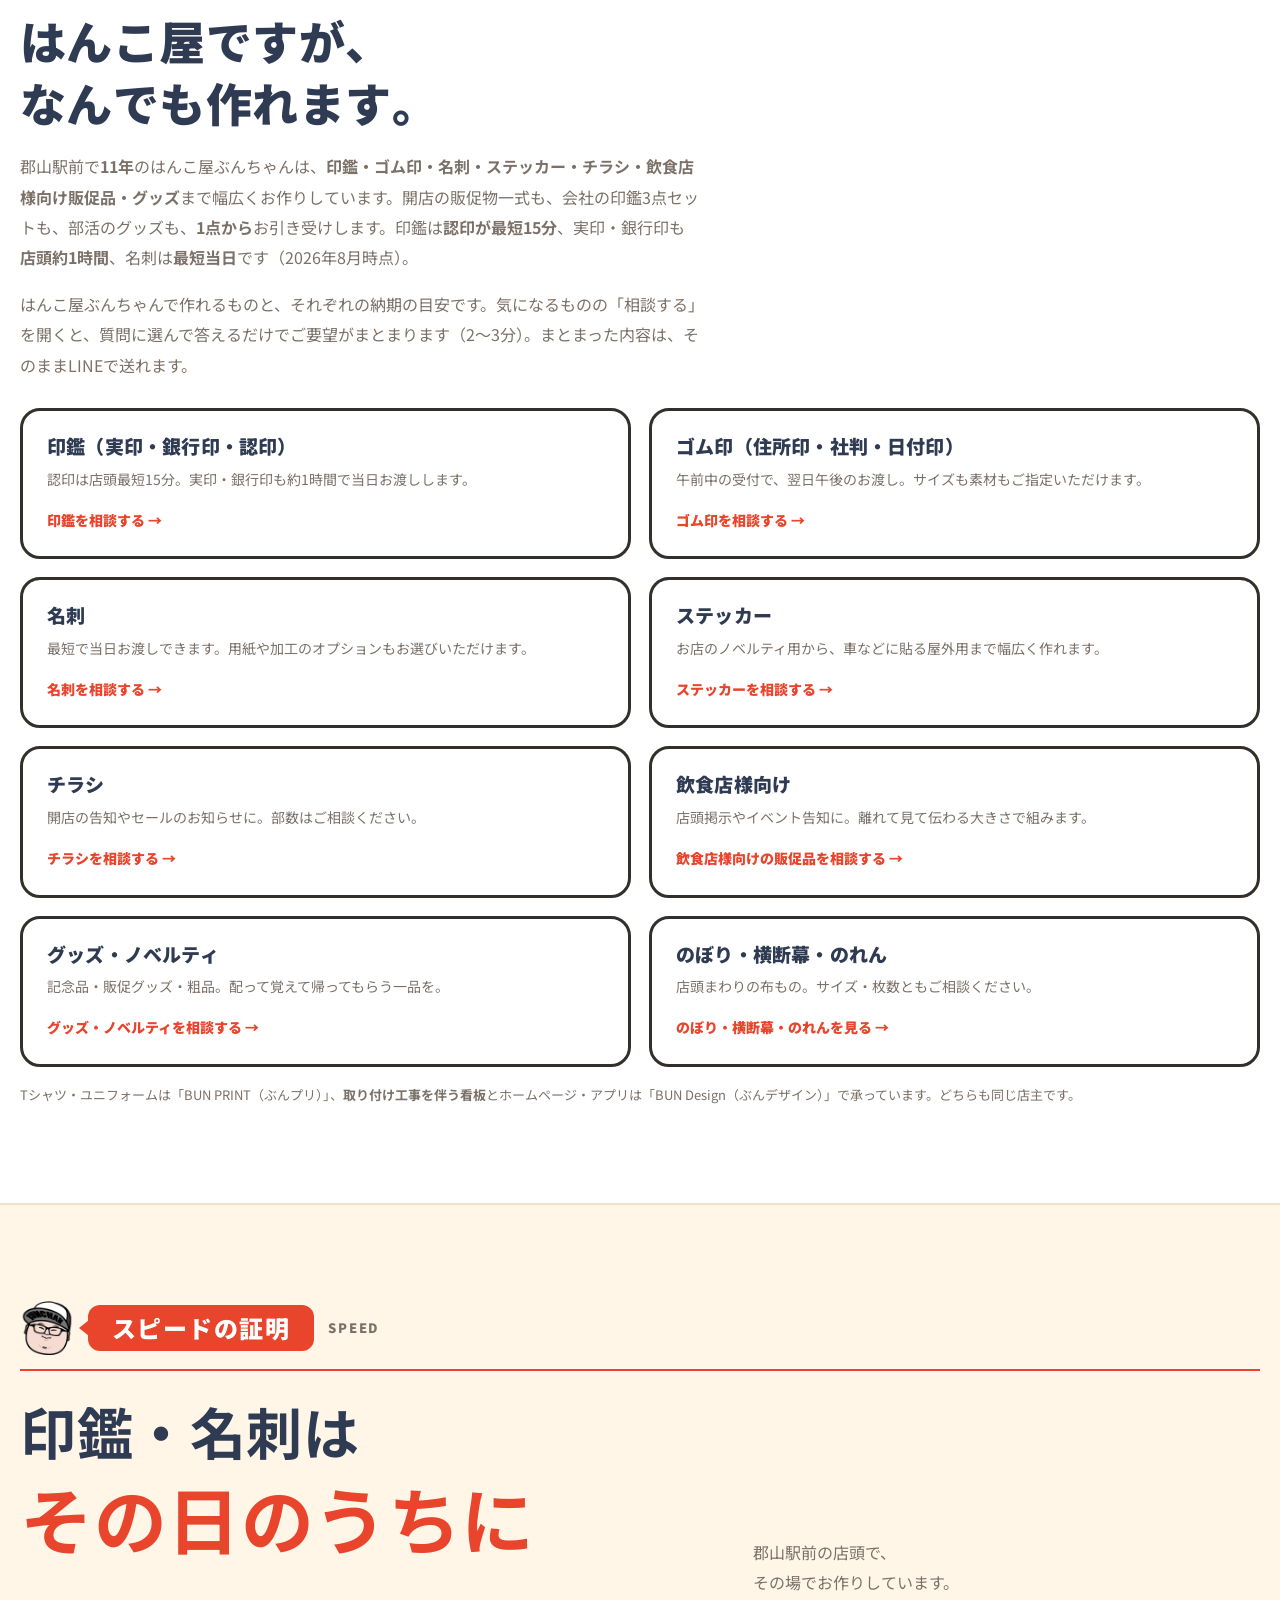
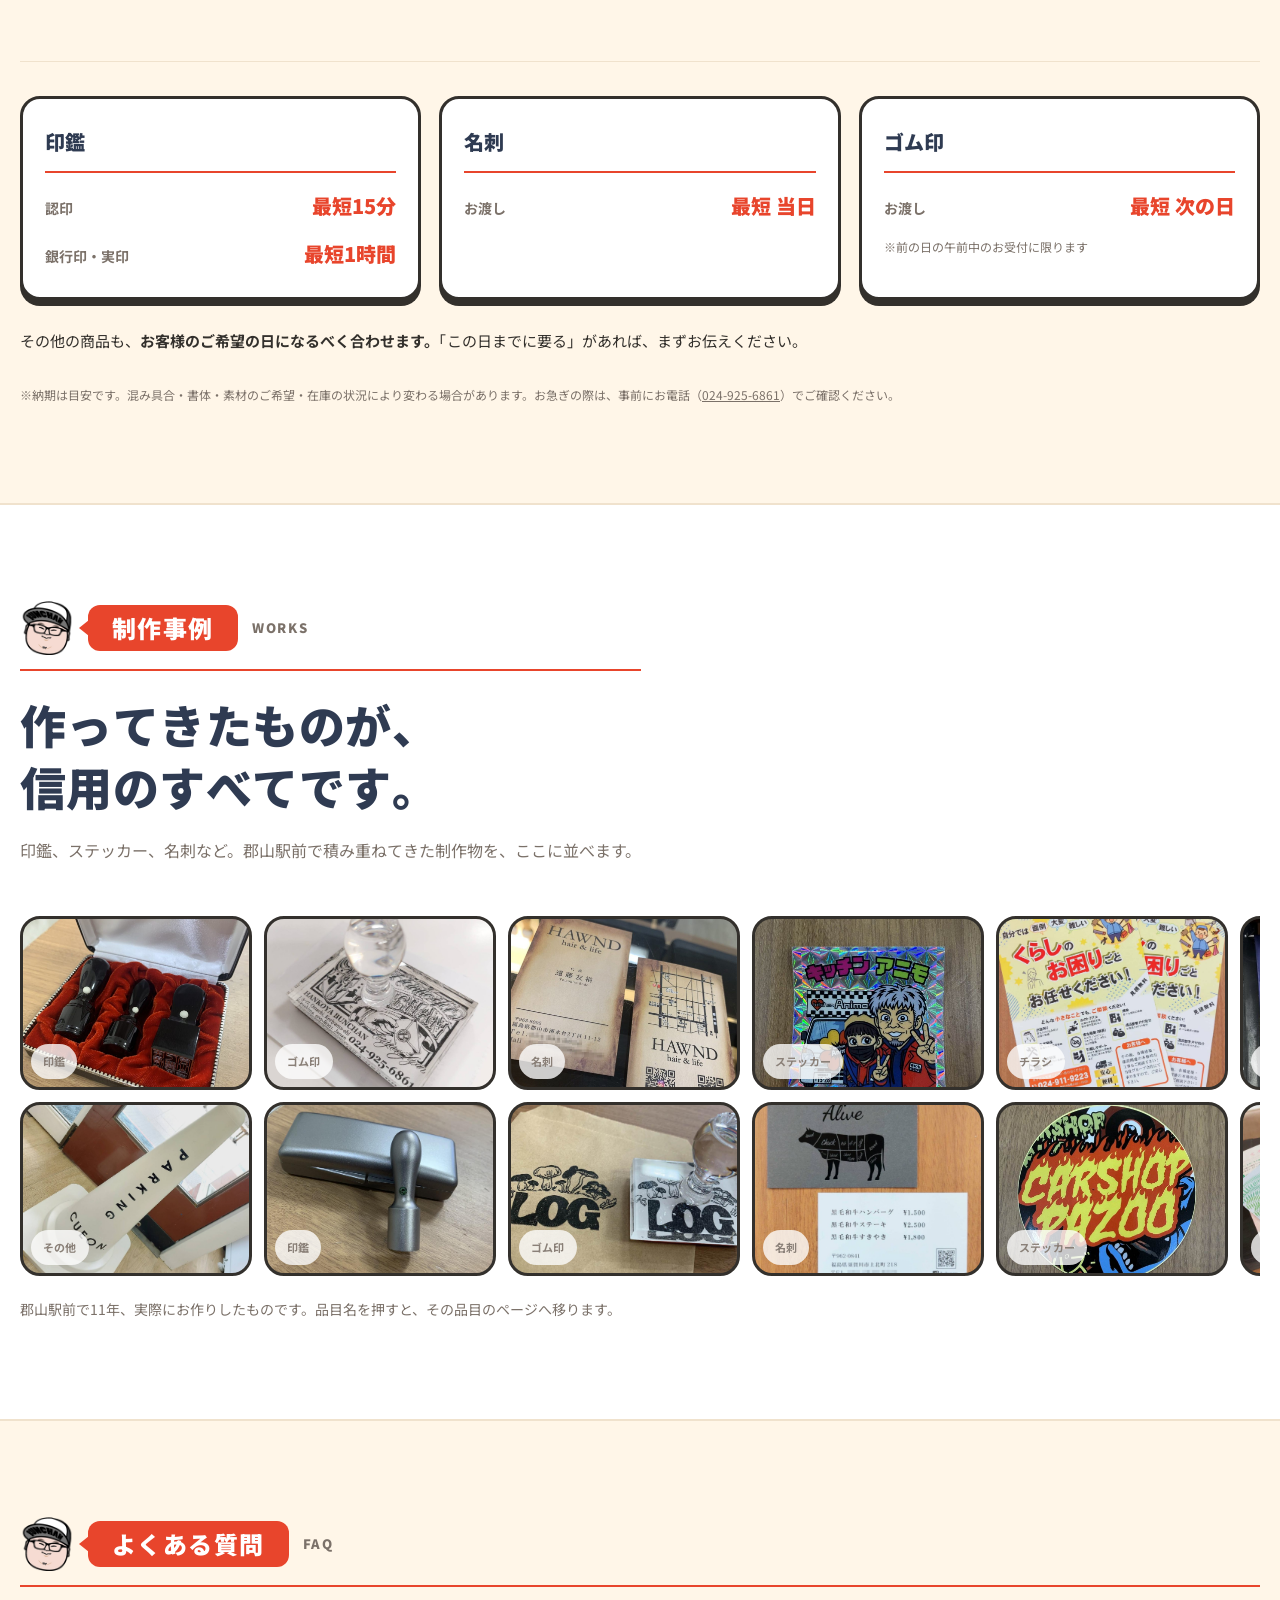
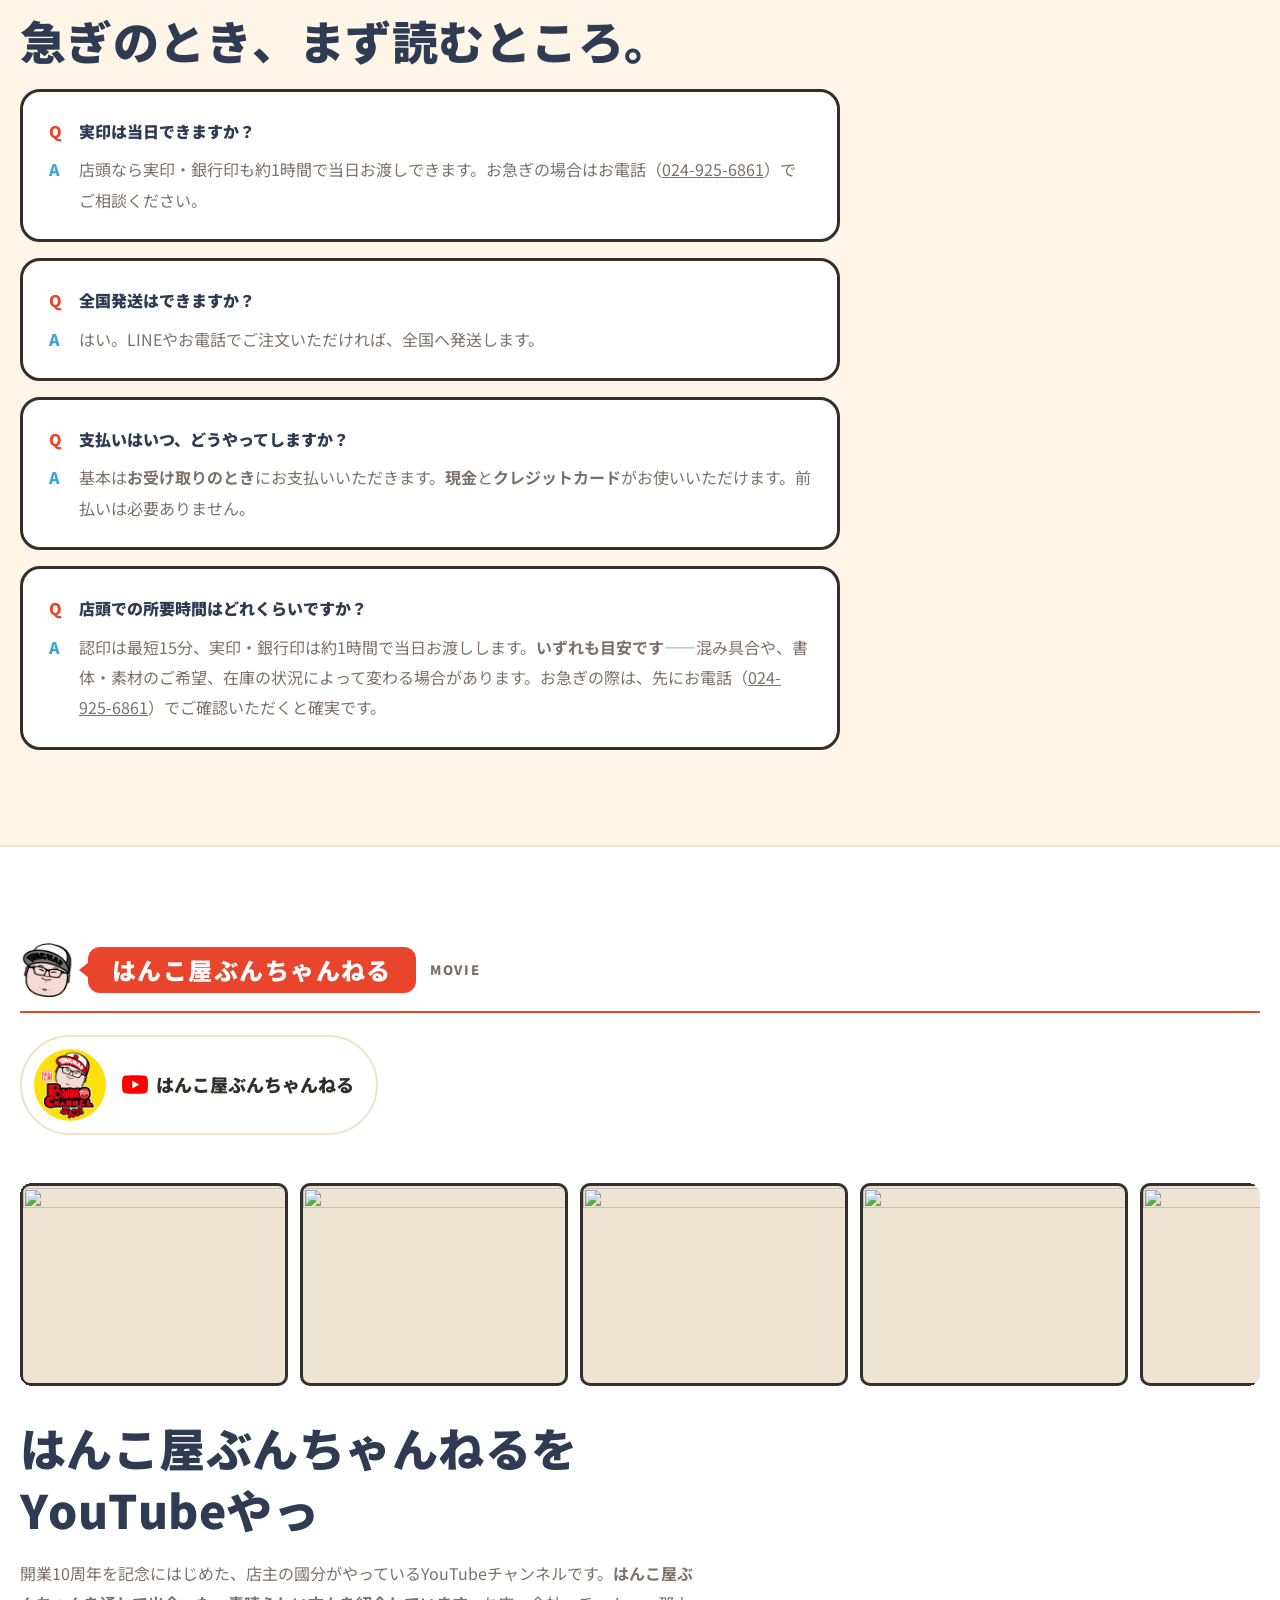
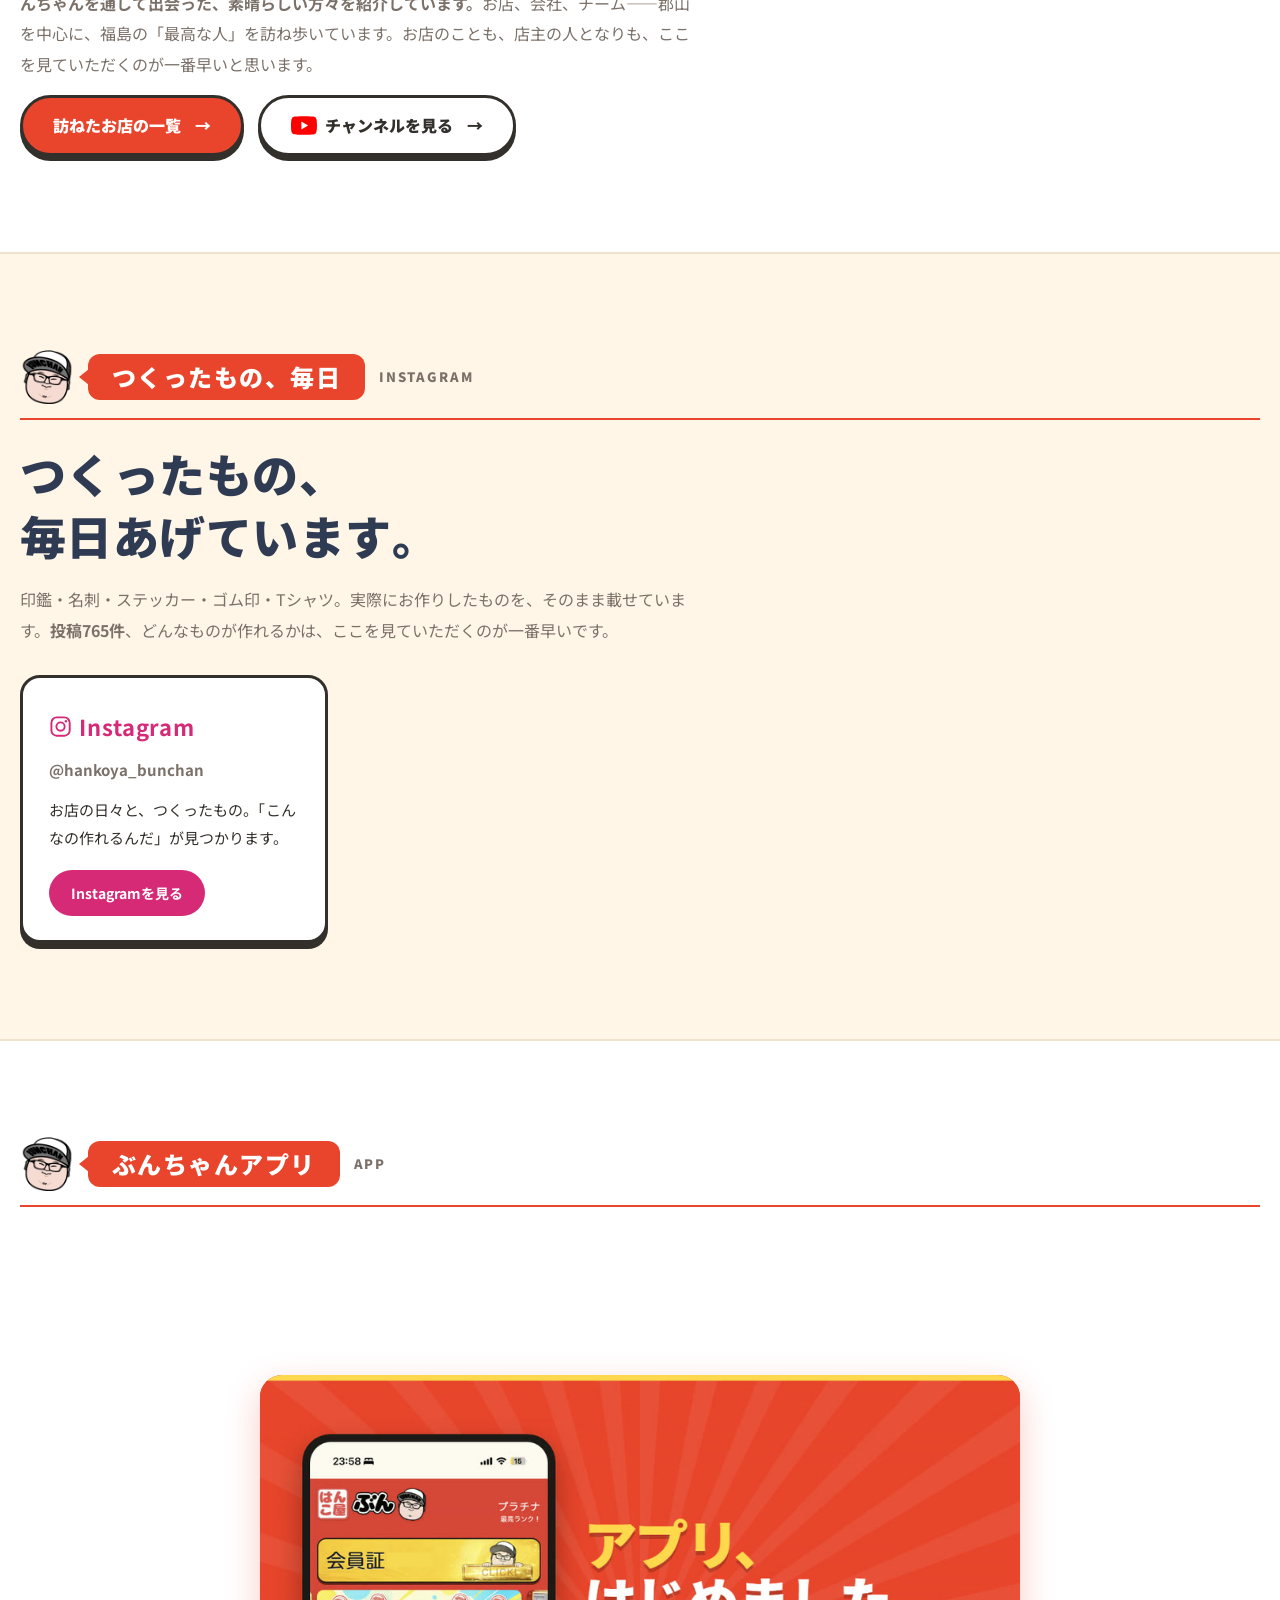
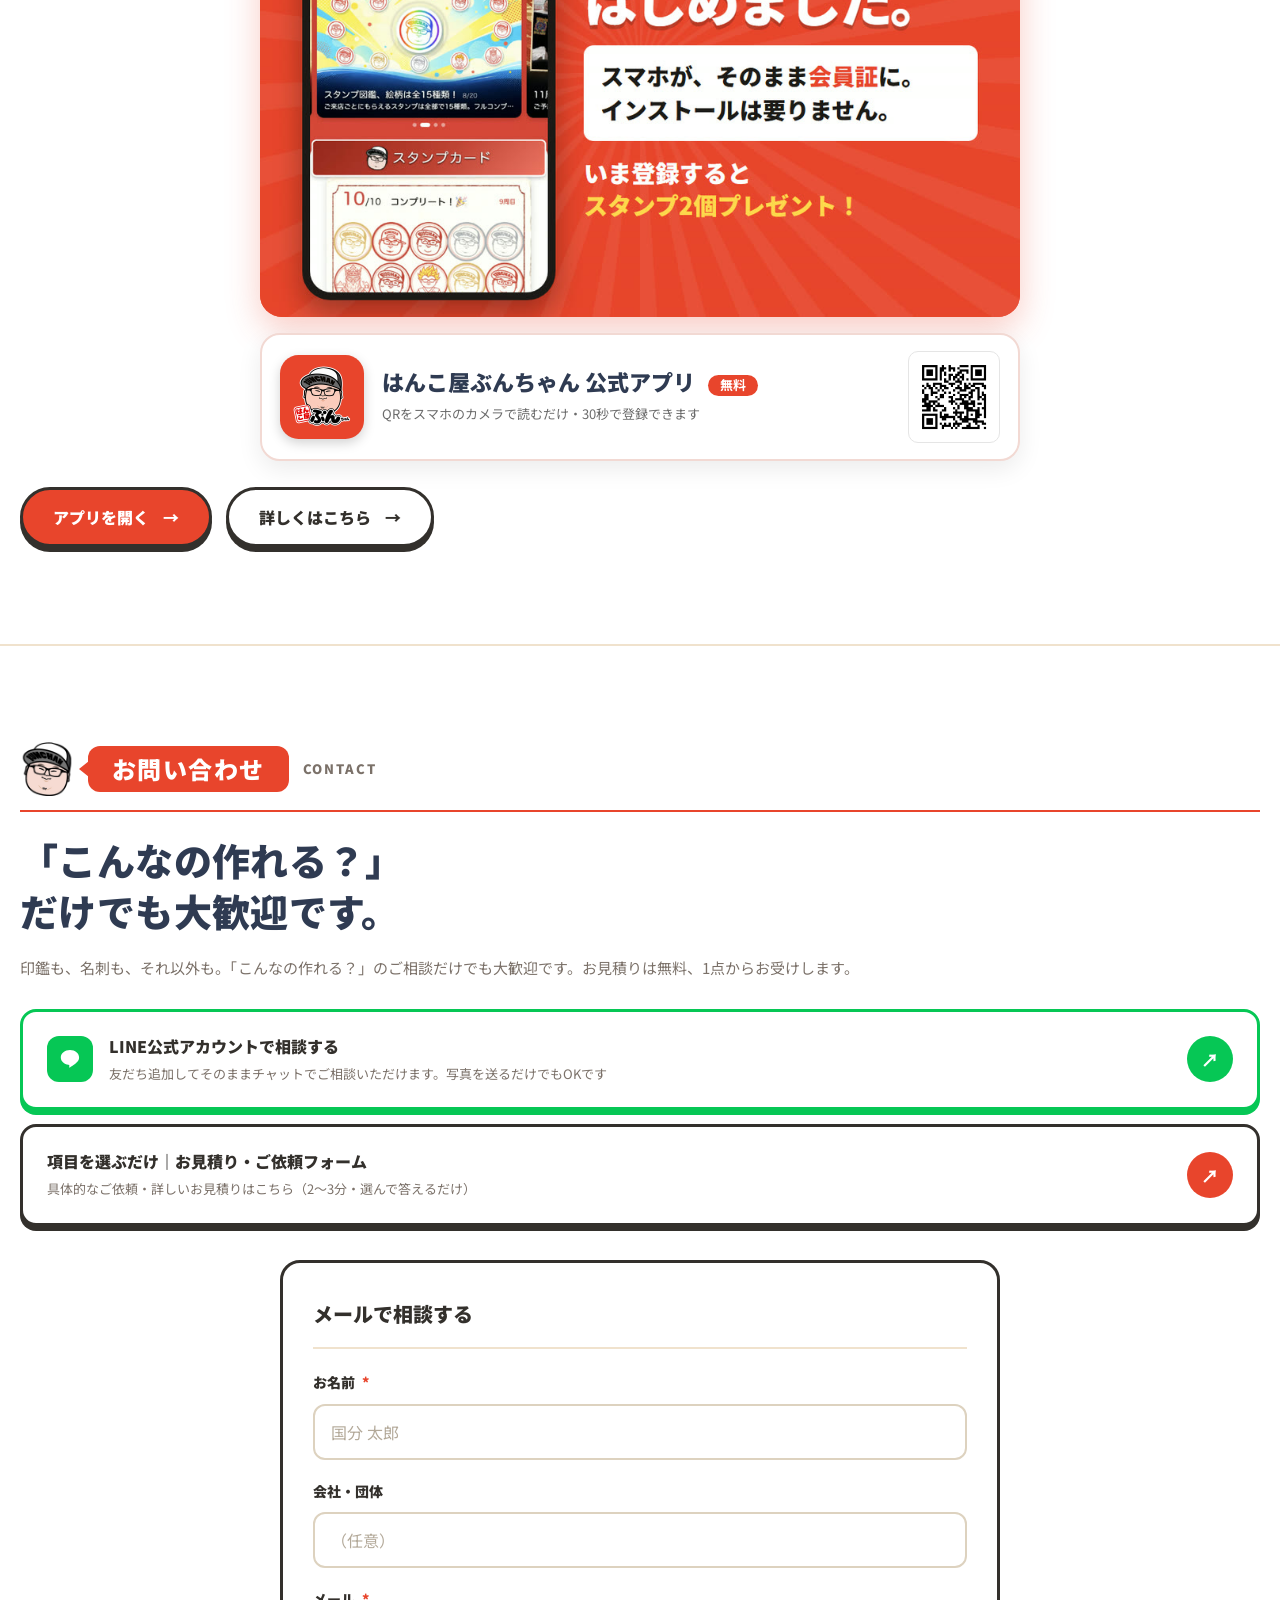
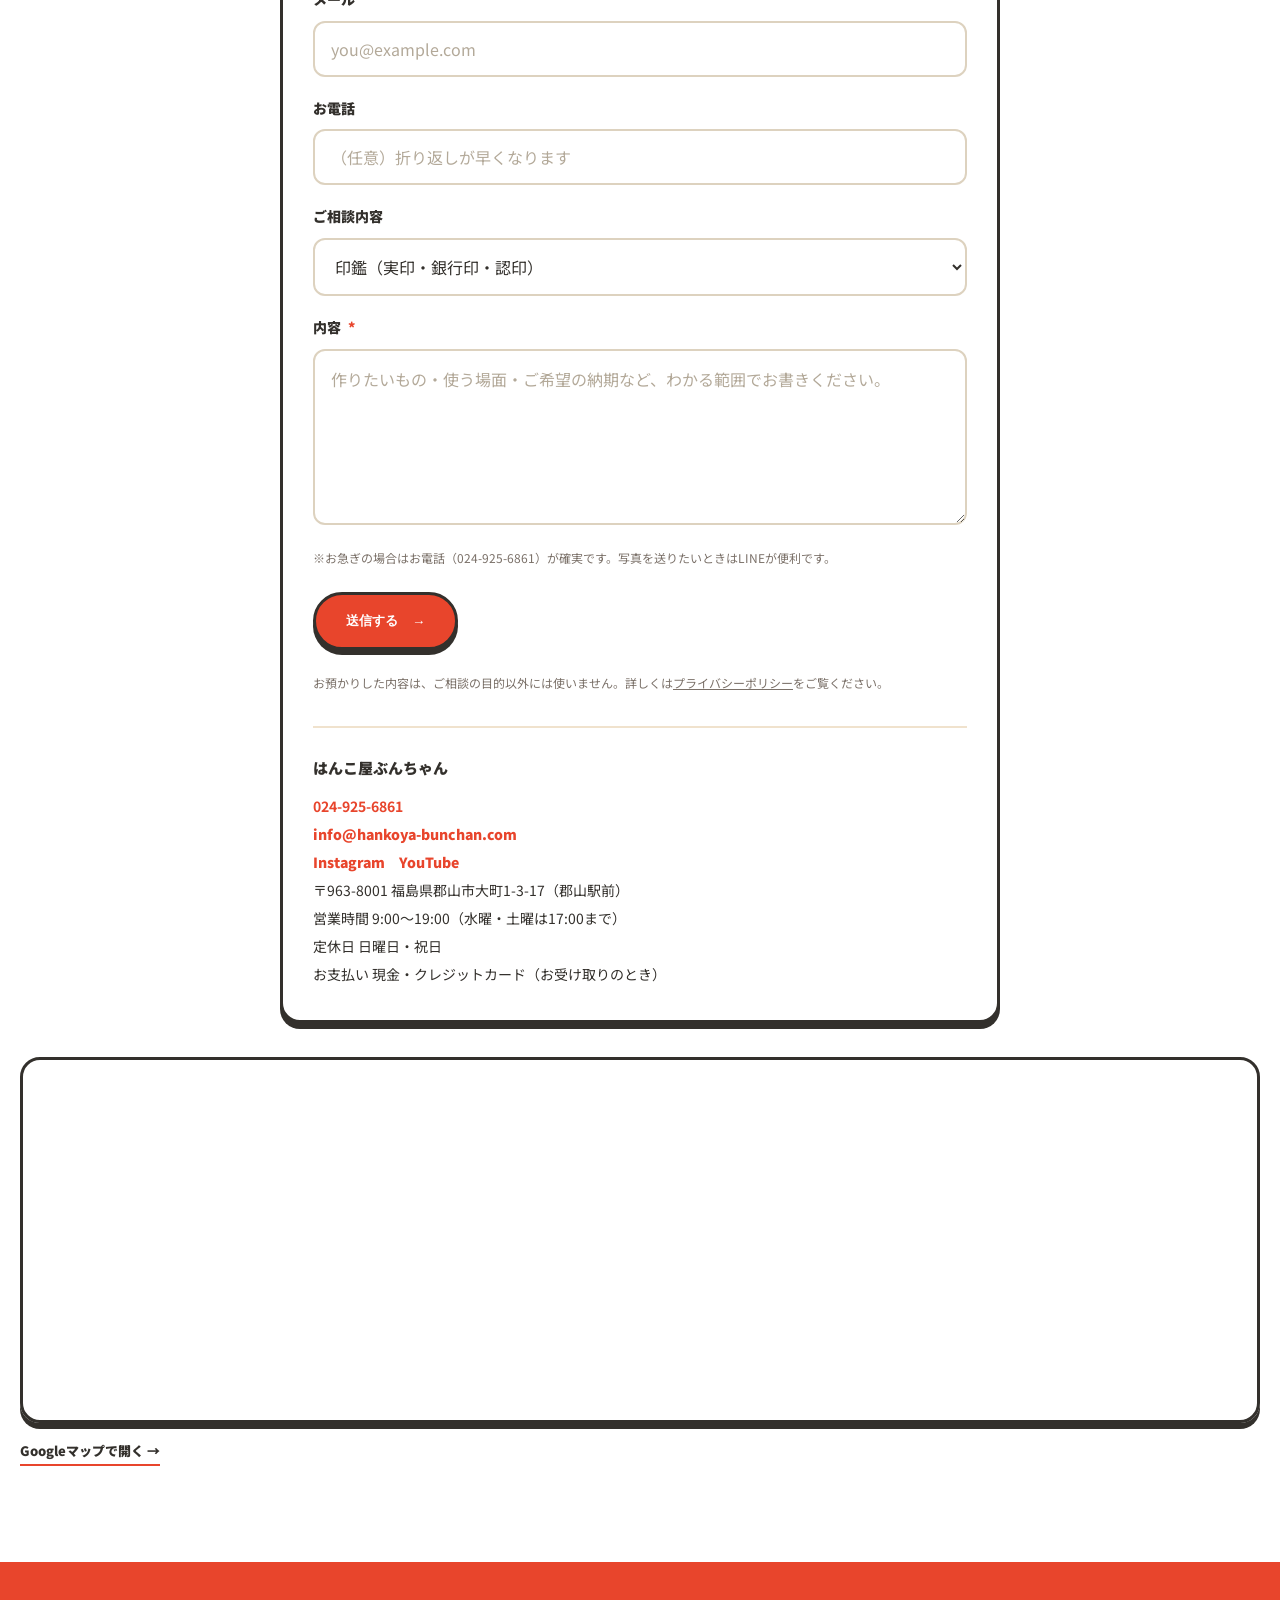
==== commit 27f236ed: "update 2026-09-04 09:26" ====
--- a/index.html
+++ b/index.html
@@ -119,7 +119,7 @@
     ]
   }
   </script>
-  <link rel="stylesheet" href="style.css?v=20260904n">
+  <link rel="stylesheet" href="style.css?v=20260904o">
 </head>
 <body>
   <main>
@@ -621,6 +621,7 @@
              ★サムネは bunchannel.html と同じものを使う。動画が増えたら tools/yt-marquee.mjs を再実行 -->
         <a class="yt-strip" href="bunchannel.html" aria-label="ぶんちゃんねるで訪ねたお店の一覧を見る">
           <span class="yt-strip__track">
+            <img src="https://i.ytimg.com/vi/JENeXZtSFwU/hqdefault.jpg" alt="" width="480" height="360" loading="lazy">
             <img src="https://i.ytimg.com/vi/eHN2_ApEZzI/hqdefault.jpg" alt="" width="480" height="360" loading="lazy">
             <img src="https://i.ytimg.com/vi/HU5huV3CpTI/hqdefault.jpg" alt="" width="480" height="360" loading="lazy">
             <img src="https://i.ytimg.com/vi/DI4257JdAaw/hqdefault.jpg" alt="" width="480" height="360" loading="lazy">
@@ -637,7 +638,7 @@
             <img src="https://i.ytimg.com/vi/hy3H0jgBTiA/hqdefault.jpg" alt="" width="480" height="360" loading="lazy">
             <img src="https://i.ytimg.com/vi/BgL1f0tE6oc/hqdefault.jpg" alt="" width="480" height="360" loading="lazy">
             <img src="https://i.ytimg.com/vi/0WQuYjV3ob8/hqdefault.jpg" alt="" width="480" height="360" loading="lazy">
-            <span aria-hidden="true" class="yt-strip__dup"><img src="https://i.ytimg.com/vi/eHN2_ApEZzI/hqdefault.jpg" alt="" width="480" height="360" loading="lazy"><img src="https://i.ytimg.com/vi/HU5huV3CpTI/hqdefault.jpg" alt="" width="480" height="360" loading="lazy"><img src="https://i.ytimg.com/vi/DI4257JdAaw/hqdefault.jpg" alt="" width="480" height="360" loading="lazy"><img src="https://i.ytimg.com/vi/5Y3TlRwRsHU/hqdefault.jpg" alt="" width="480" height="360" loading="lazy"><img src="https://i.ytimg.com/vi/muXZlFpN0B0/hqdefault.jpg" alt="" width="480" height="360" loading="lazy"><img src="https://i.ytimg.com/vi/hU0nnUJ-XYk/hqdefault.jpg" alt="" width="480" height="360" loading="lazy"><img src="https://i.ytimg.com/vi/OMw_HsSqpDE/hqdefault.jpg" alt="" width="480" height="360" loading="lazy"><img src="https://i.ytimg.com/vi/WAI8SvHQY2g/hqdefault.jpg" alt="" width="480" height="360" loading="lazy"><img src="https://i.ytimg.com/vi/Dth1btV3dIU/hqdefault.jpg" alt="" width="480" height="360" loading="lazy"><img src="https://i.ytimg.com/vi/A3xzbAqm_lc/hqdefault.jpg" alt="" width="480" height="360" loading="lazy"><img src="https://i.ytimg.com/vi/RMIbvln_T8Y/hqdefault.jpg" alt="" width="480" height="360" loading="lazy"><img src="https://i.ytimg.com/vi/K1o-EMbYt-g/hqdefault.jpg" alt="" width="480" height="360" loading="lazy"><img src="https://i.ytimg.com/vi/q3Mnwk5lfgk/hqdefault.jpg" alt="" width="480" height="360" loading="lazy"><img src="https://i.ytimg.com/vi/hy3H0jgBTiA/hqdefault.jpg" alt="" width="480" height="360" loading="lazy"><img src="https://i.ytimg.com/vi/BgL1f0tE6oc/hqdefault.jpg" alt="" width="480" height="360" loading="lazy"><img src="https://i.ytimg.com/vi/0WQuYjV3ob8/hqdefault.jpg" alt="" width="480" height="360" loading="lazy"></span>
+            <span aria-hidden="true" class="yt-strip__dup"><img src="https://i.ytimg.com/vi/JENeXZtSFwU/hqdefault.jpg" alt="" width="480" height="360" loading="lazy"><img src="https://i.ytimg.com/vi/eHN2_ApEZzI/hqdefault.jpg" alt="" width="480" height="360" loading="lazy"><img src="https://i.ytimg.com/vi/HU5huV3CpTI/hqdefault.jpg" alt="" width="480" height="360" loading="lazy"><img src="https://i.ytimg.com/vi/DI4257JdAaw/hqdefault.jpg" alt="" width="480" height="360" loading="lazy"><img src="https://i.ytimg.com/vi/5Y3TlRwRsHU/hqdefault.jpg" alt="" width="480" height="360" loading="lazy"><img src="https://i.ytimg.com/vi/muXZlFpN0B0/hqdefault.jpg" alt="" width="480" height="360" loading="lazy"><img src="https://i.ytimg.com/vi/hU0nnUJ-XYk/hqdefault.jpg" alt="" width="480" height="360" loading="lazy"><img src="https://i.ytimg.com/vi/OMw_HsSqpDE/hqdefault.jpg" alt="" width="480" height="360" loading="lazy"><img src="https://i.ytimg.com/vi/WAI8SvHQY2g/hqdefault.jpg" alt="" width="480" height="360" loading="lazy"><img src="https://i.ytimg.com/vi/Dth1btV3dIU/hqdefault.jpg" alt="" width="480" height="360" loading="lazy"><img src="https://i.ytimg.com/vi/A3xzbAqm_lc/hqdefault.jpg" alt="" width="480" height="360" loading="lazy"><img src="https://i.ytimg.com/vi/RMIbvln_T8Y/hqdefault.jpg" alt="" width="480" height="360" loading="lazy"><img src="https://i.ytimg.com/vi/K1o-EMbYt-g/hqdefault.jpg" alt="" width="480" height="360" loading="lazy"><img src="https://i.ytimg.com/vi/q3Mnwk5lfgk/hqdefault.jpg" alt="" width="480" height="360" loading="lazy"><img src="https://i.ytimg.com/vi/hy3H0jgBTiA/hqdefault.jpg" alt="" width="480" height="360" loading="lazy"><img src="https://i.ytimg.com/vi/BgL1f0tE6oc/hqdefault.jpg" alt="" width="480" height="360" loading="lazy"><img src="https://i.ytimg.com/vi/0WQuYjV3ob8/hqdefault.jpg" alt="" width="480" height="360" loading="lazy"></span>
           </span>
         </a>
         <!-- ★2026-09-04 社長の言葉に差し替え（旧＝こんなに最高な「人」が！福島県には沢山あります！） -->
@@ -869,6 +870,6 @@
     </div>
   </footer>
 
-  <script src="script.js?v=20260904n" defer></script>
+  <script src="script.js?v=20260904o" defer></script>
 </body>
 </html>
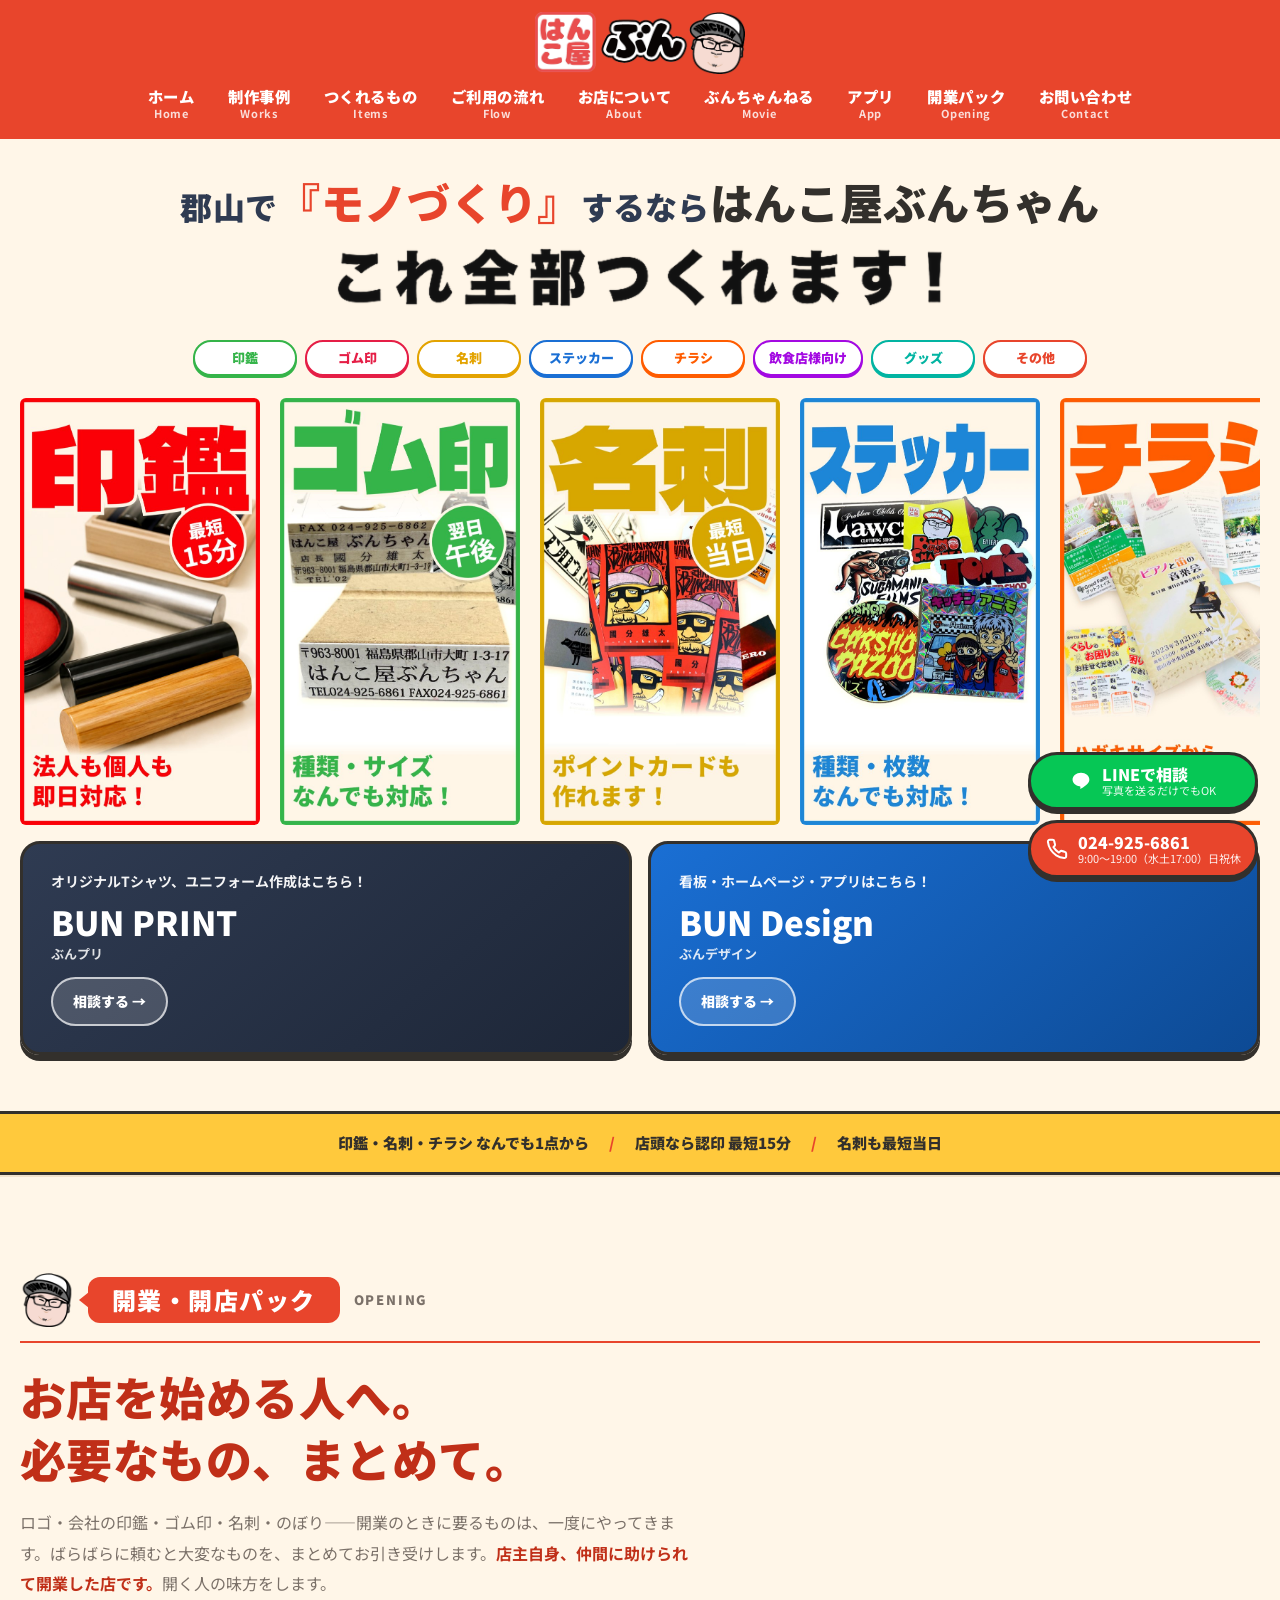
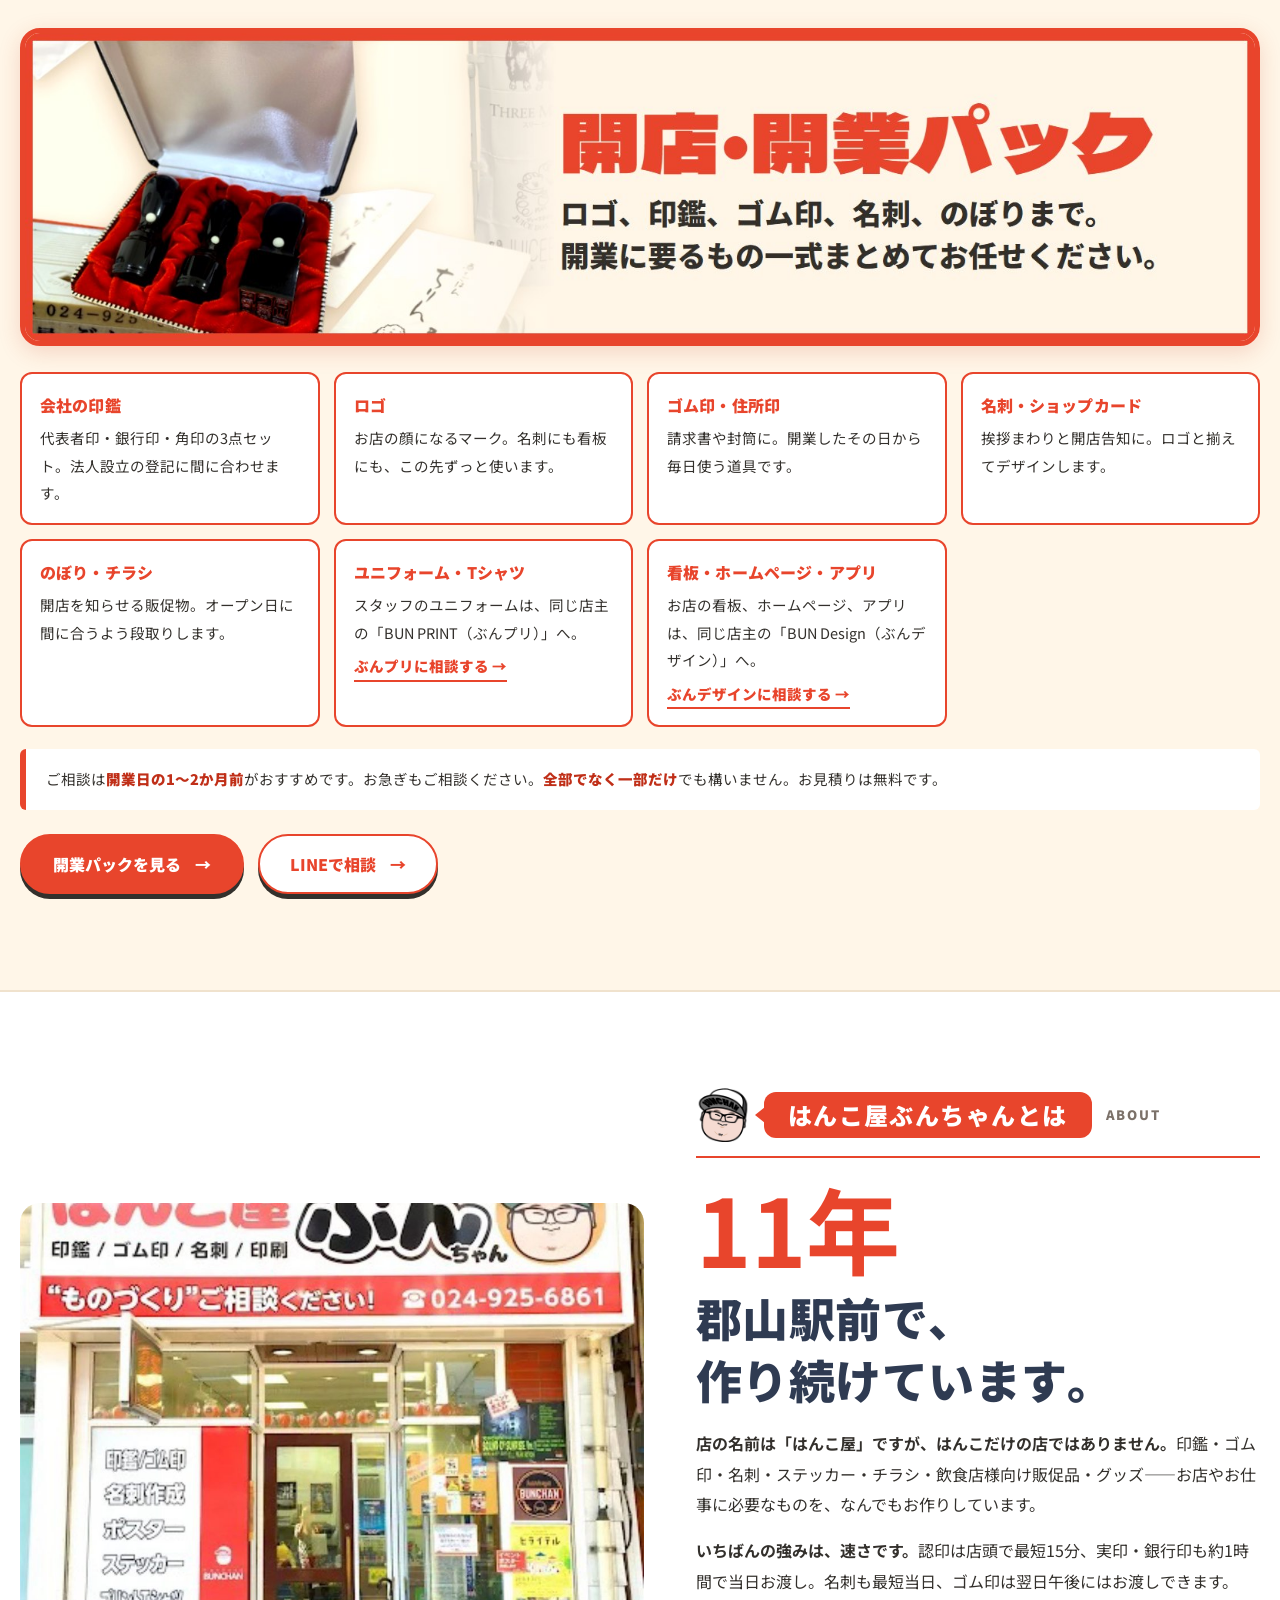
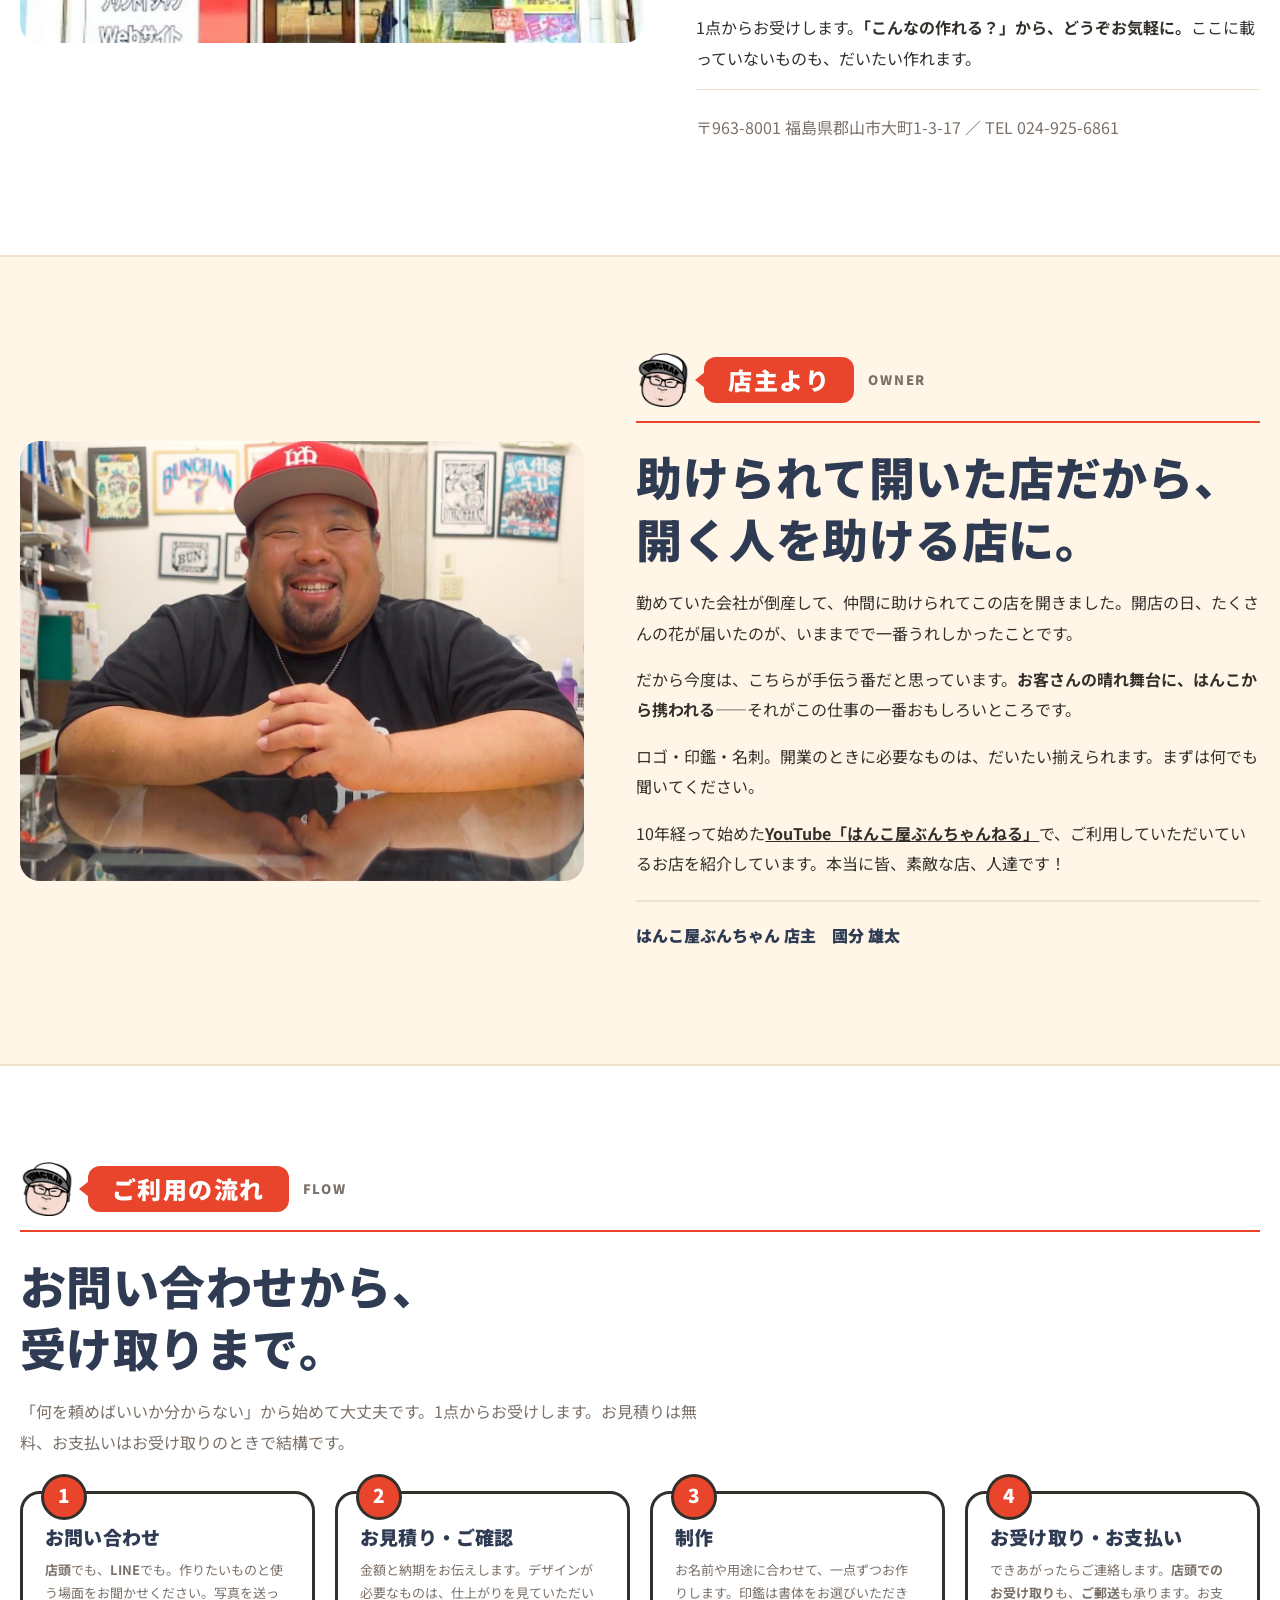
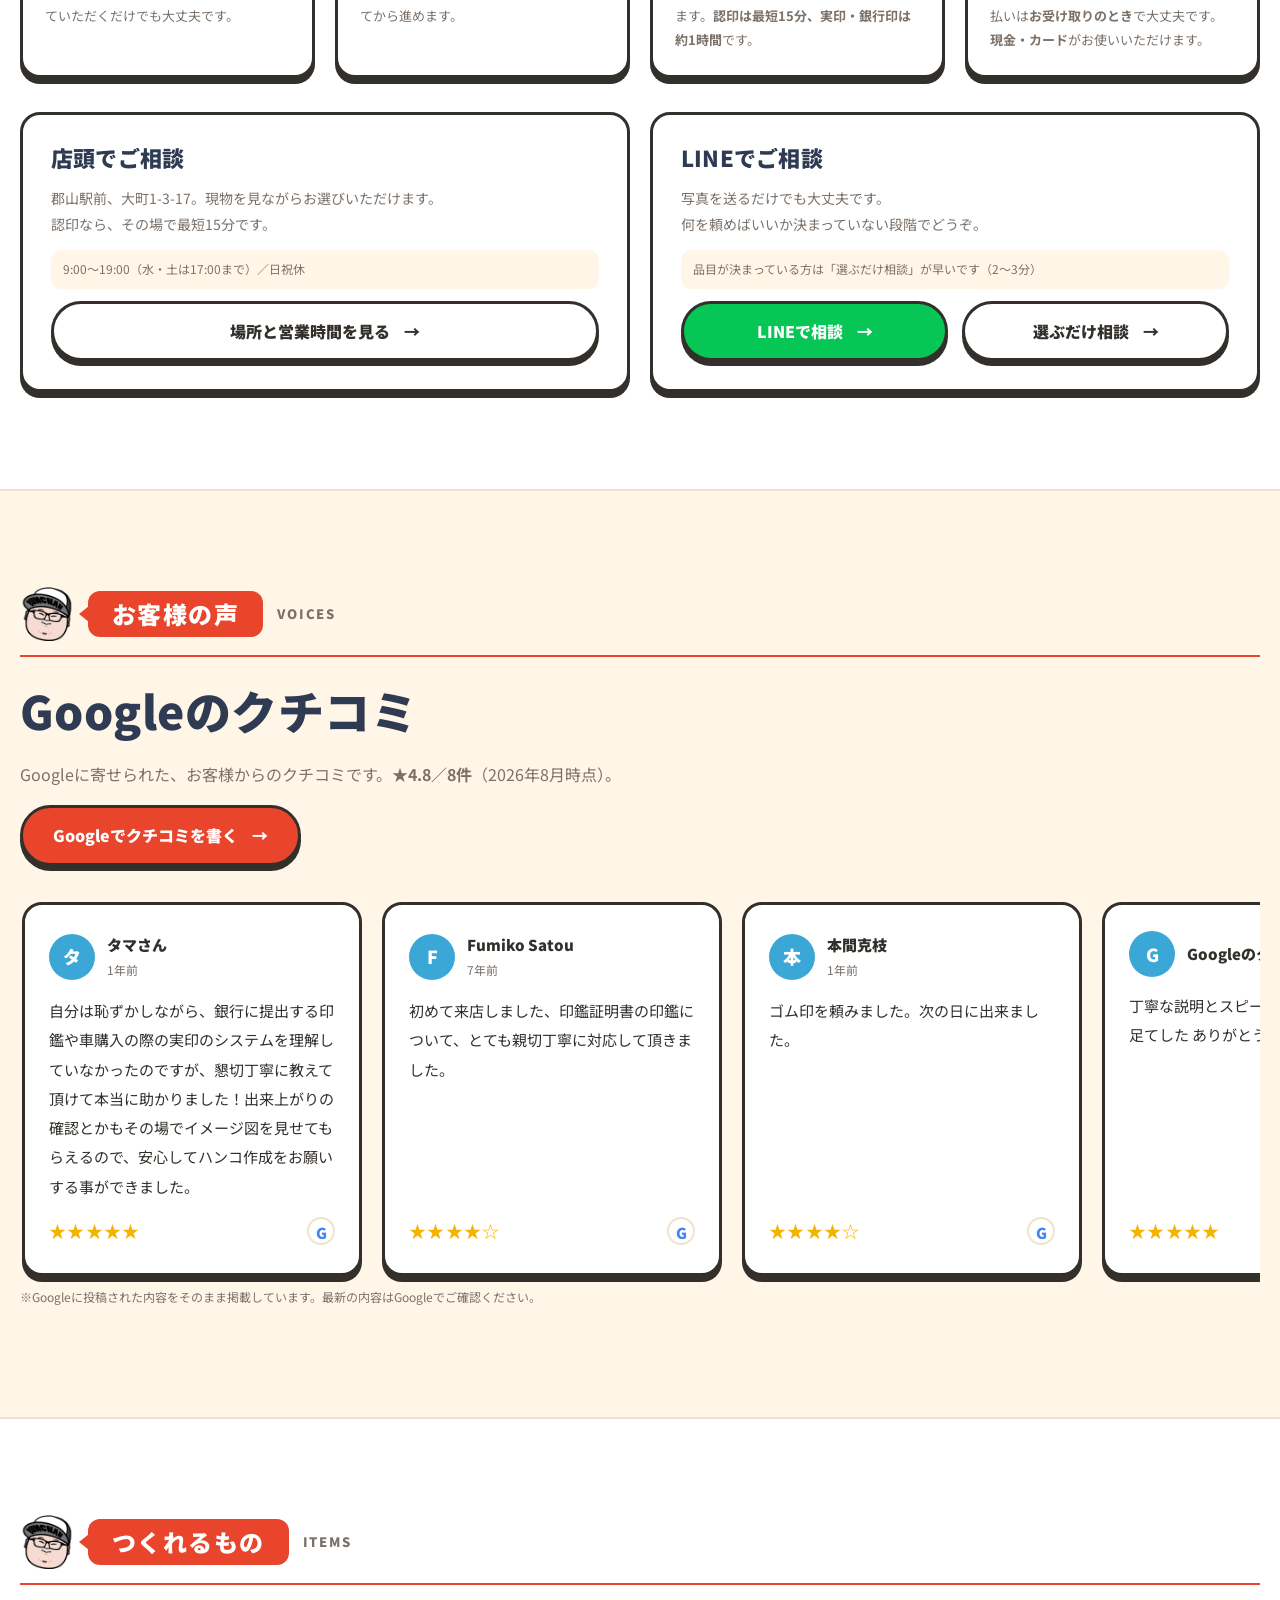
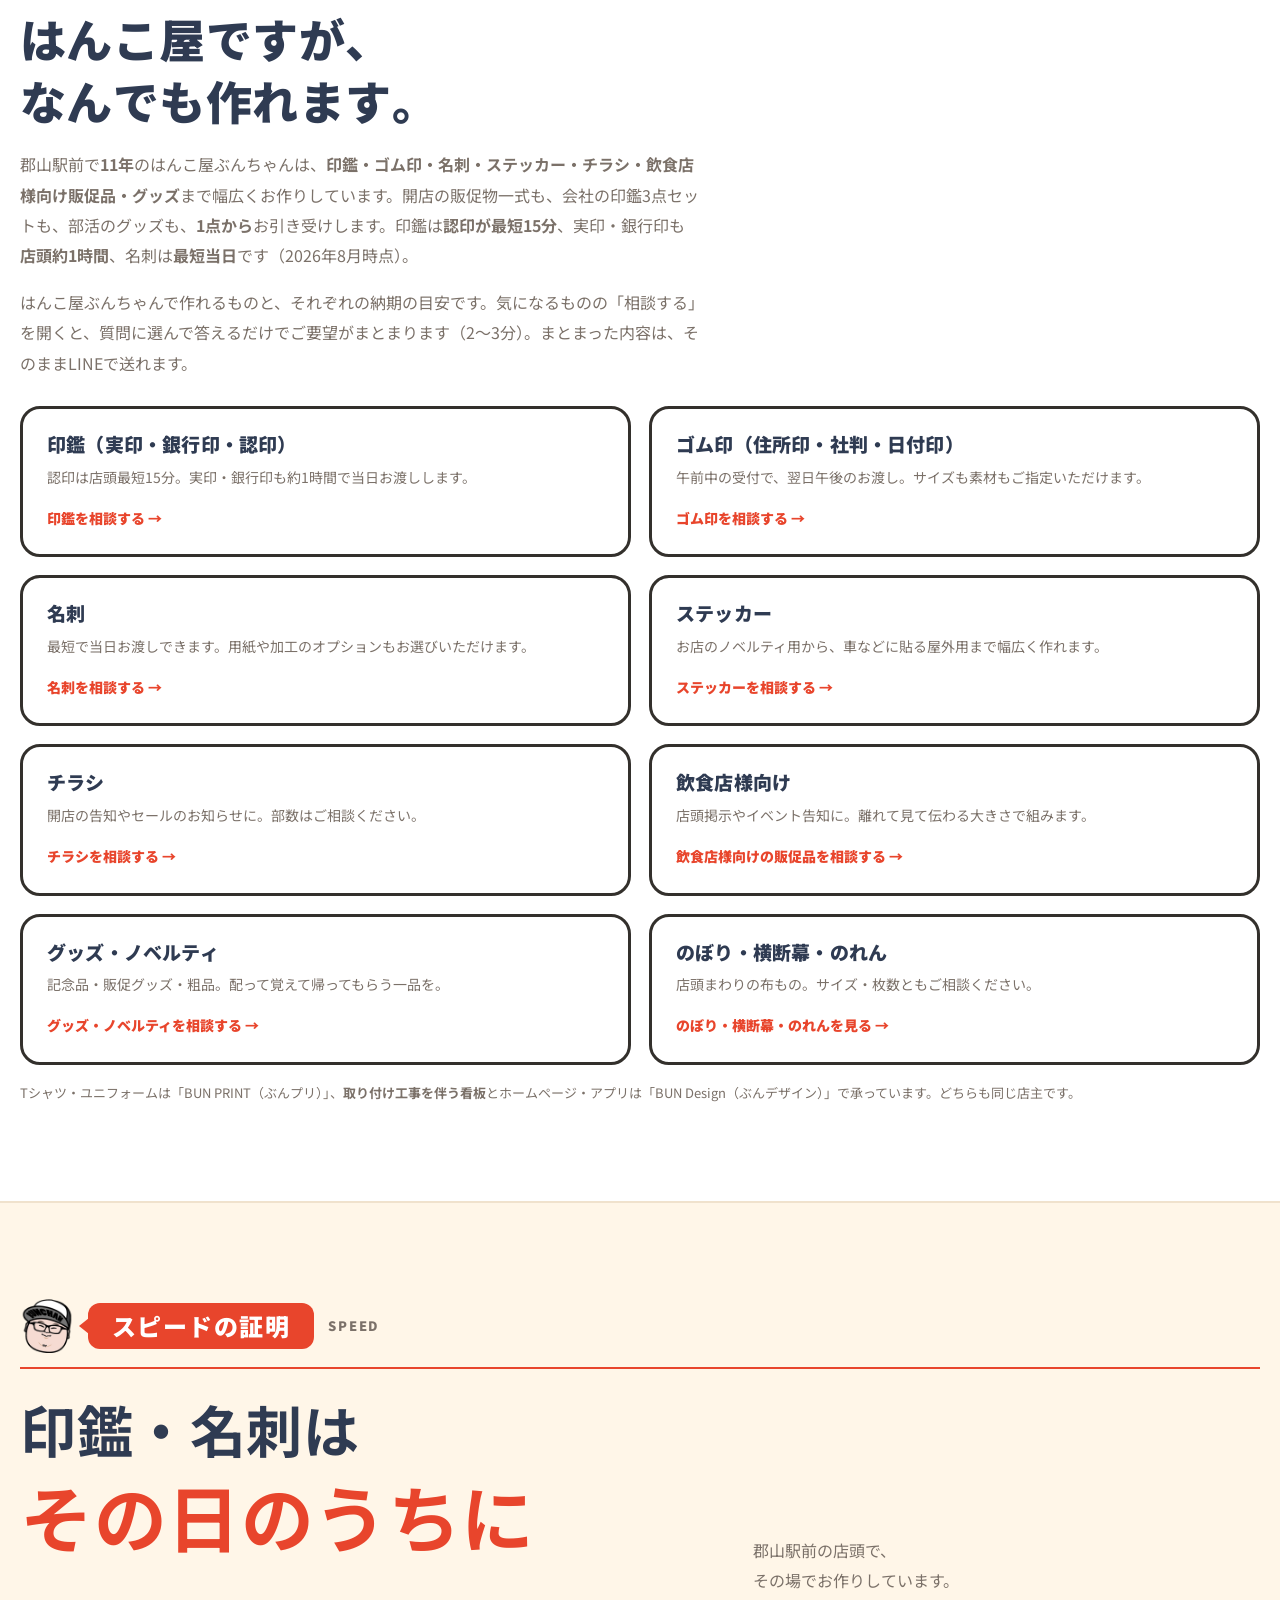
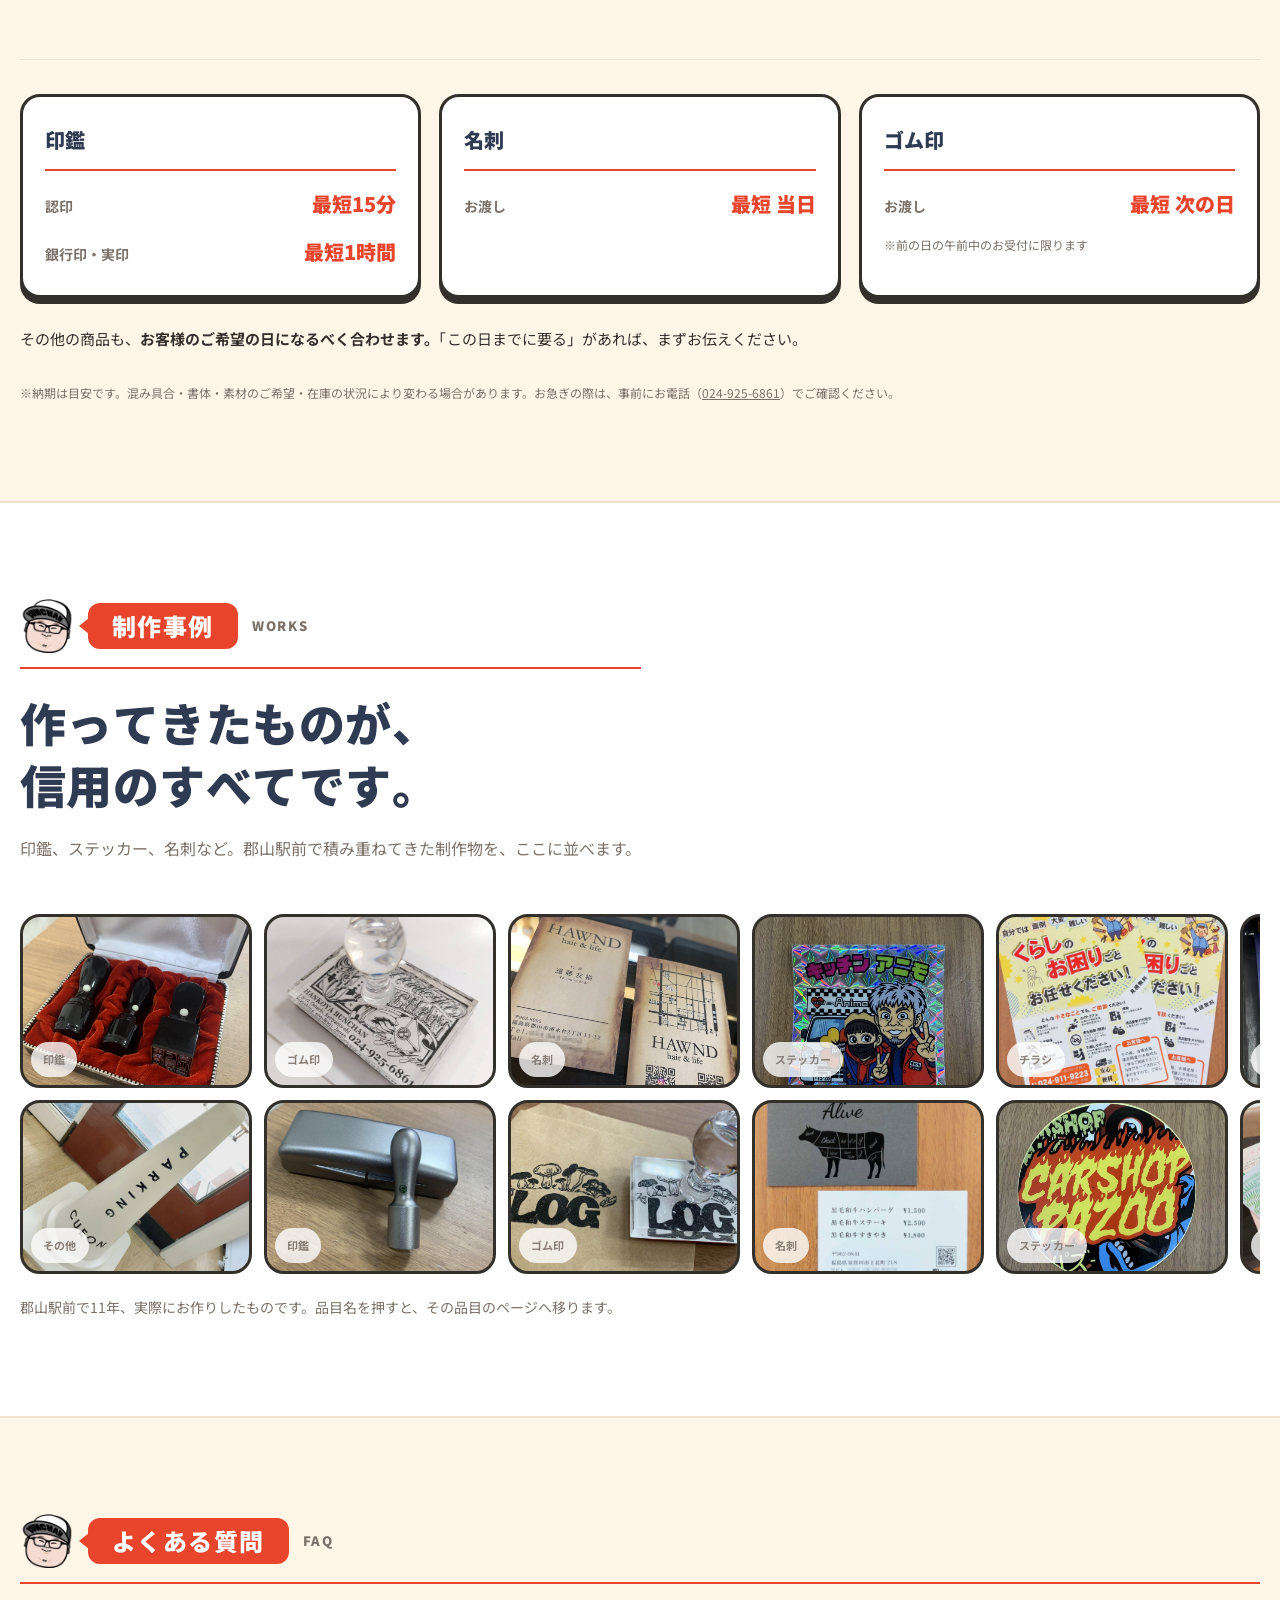
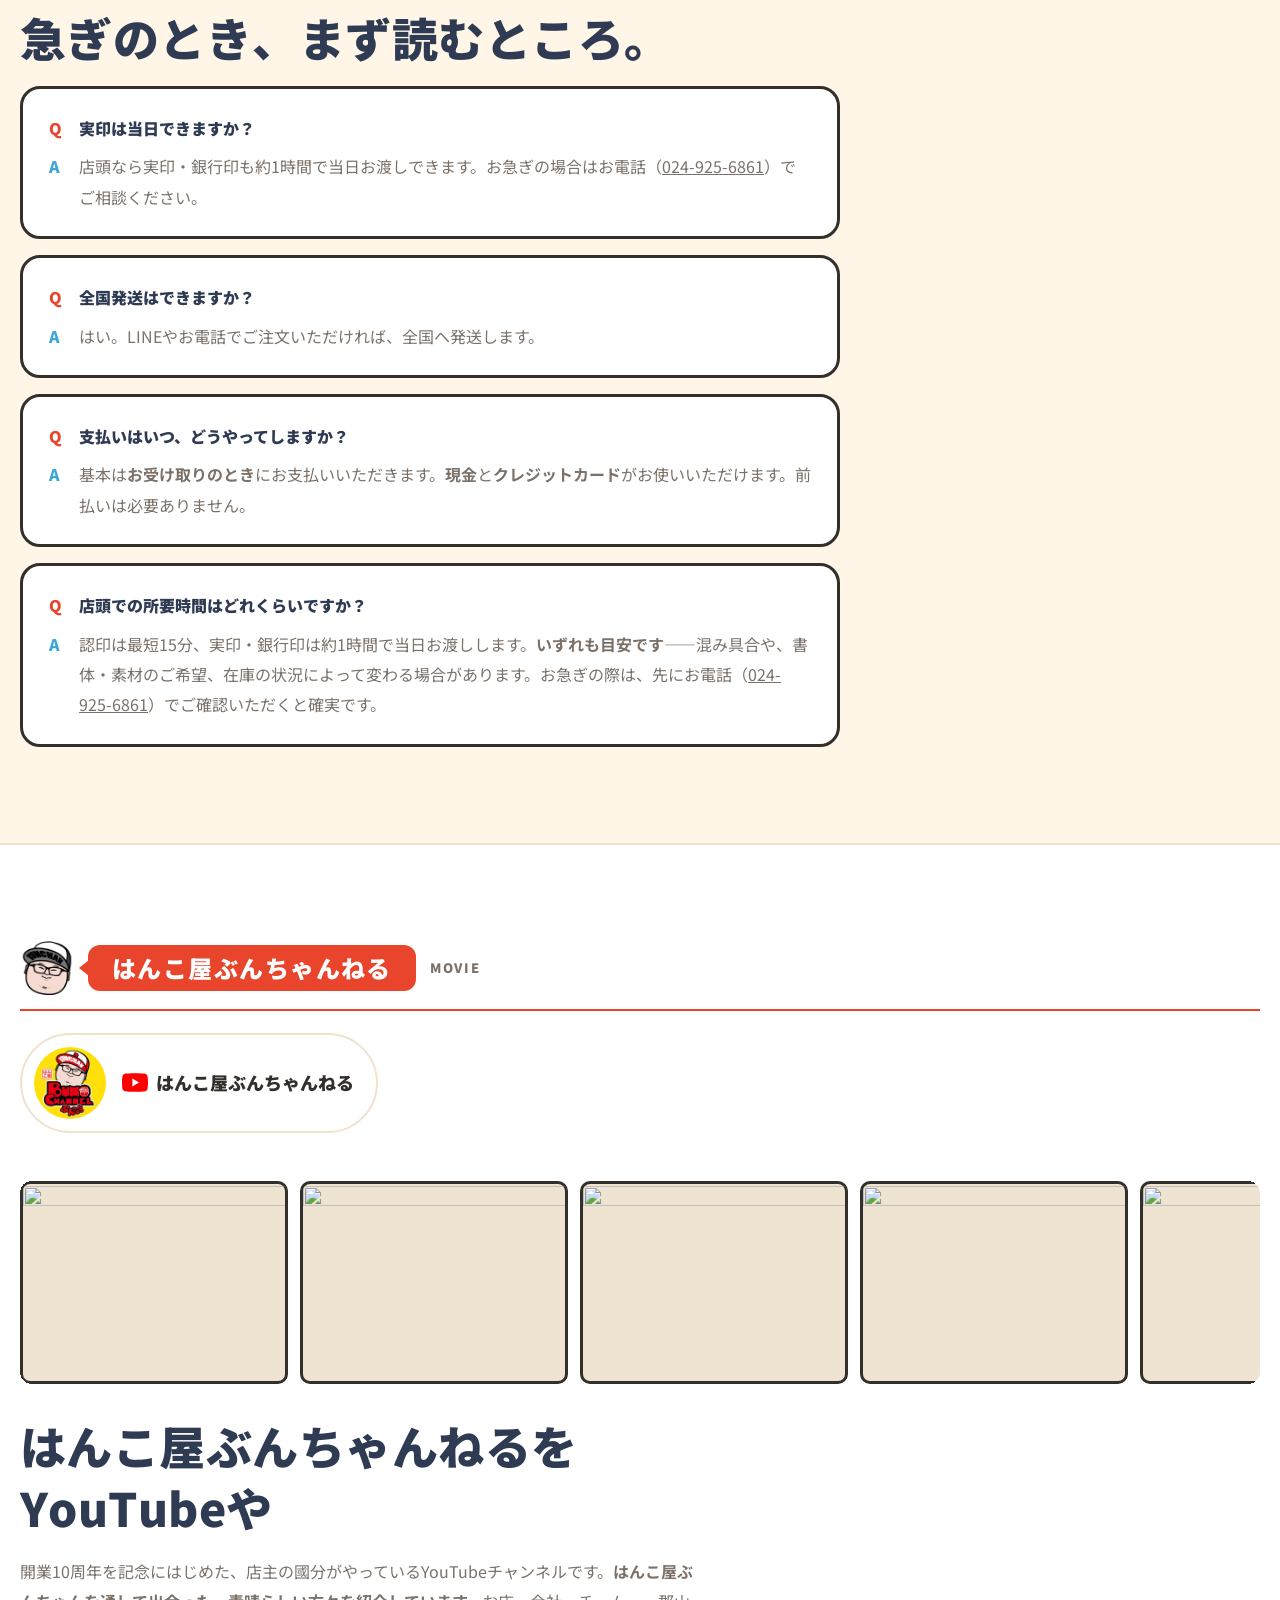
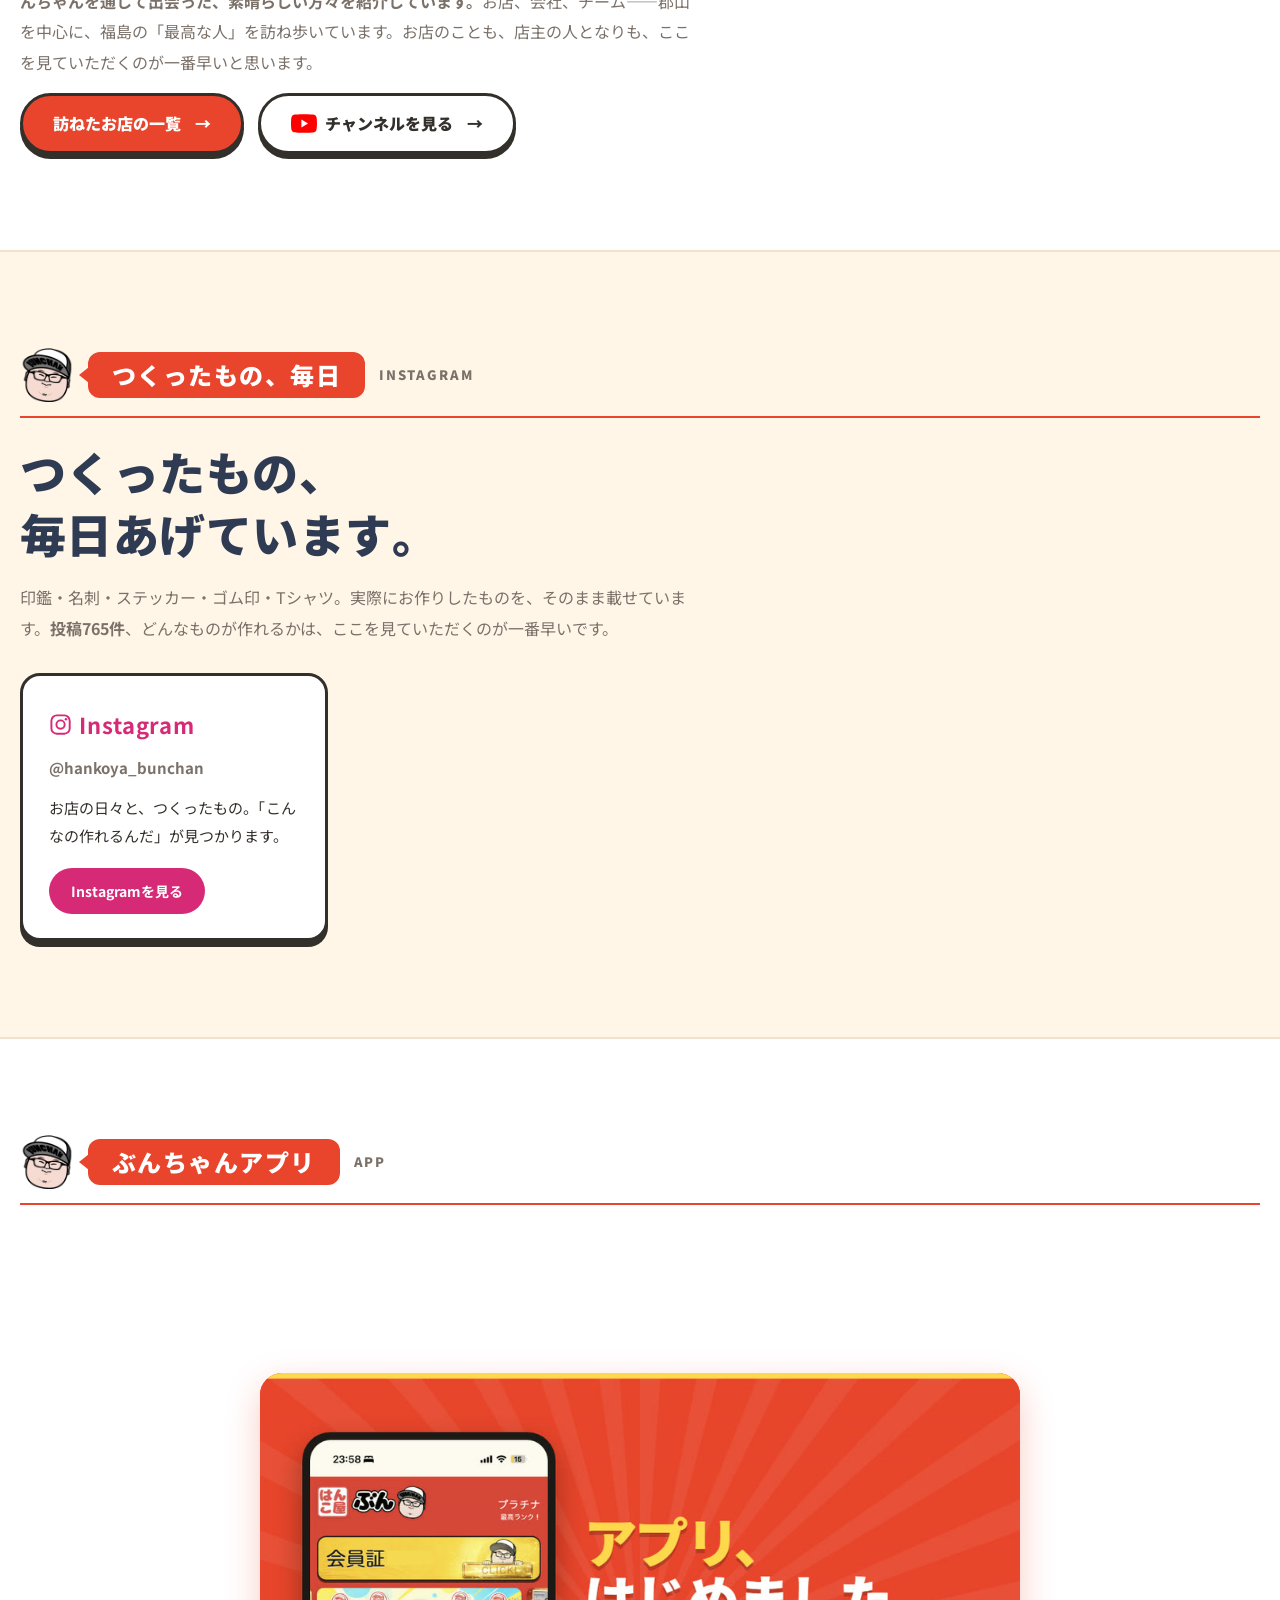
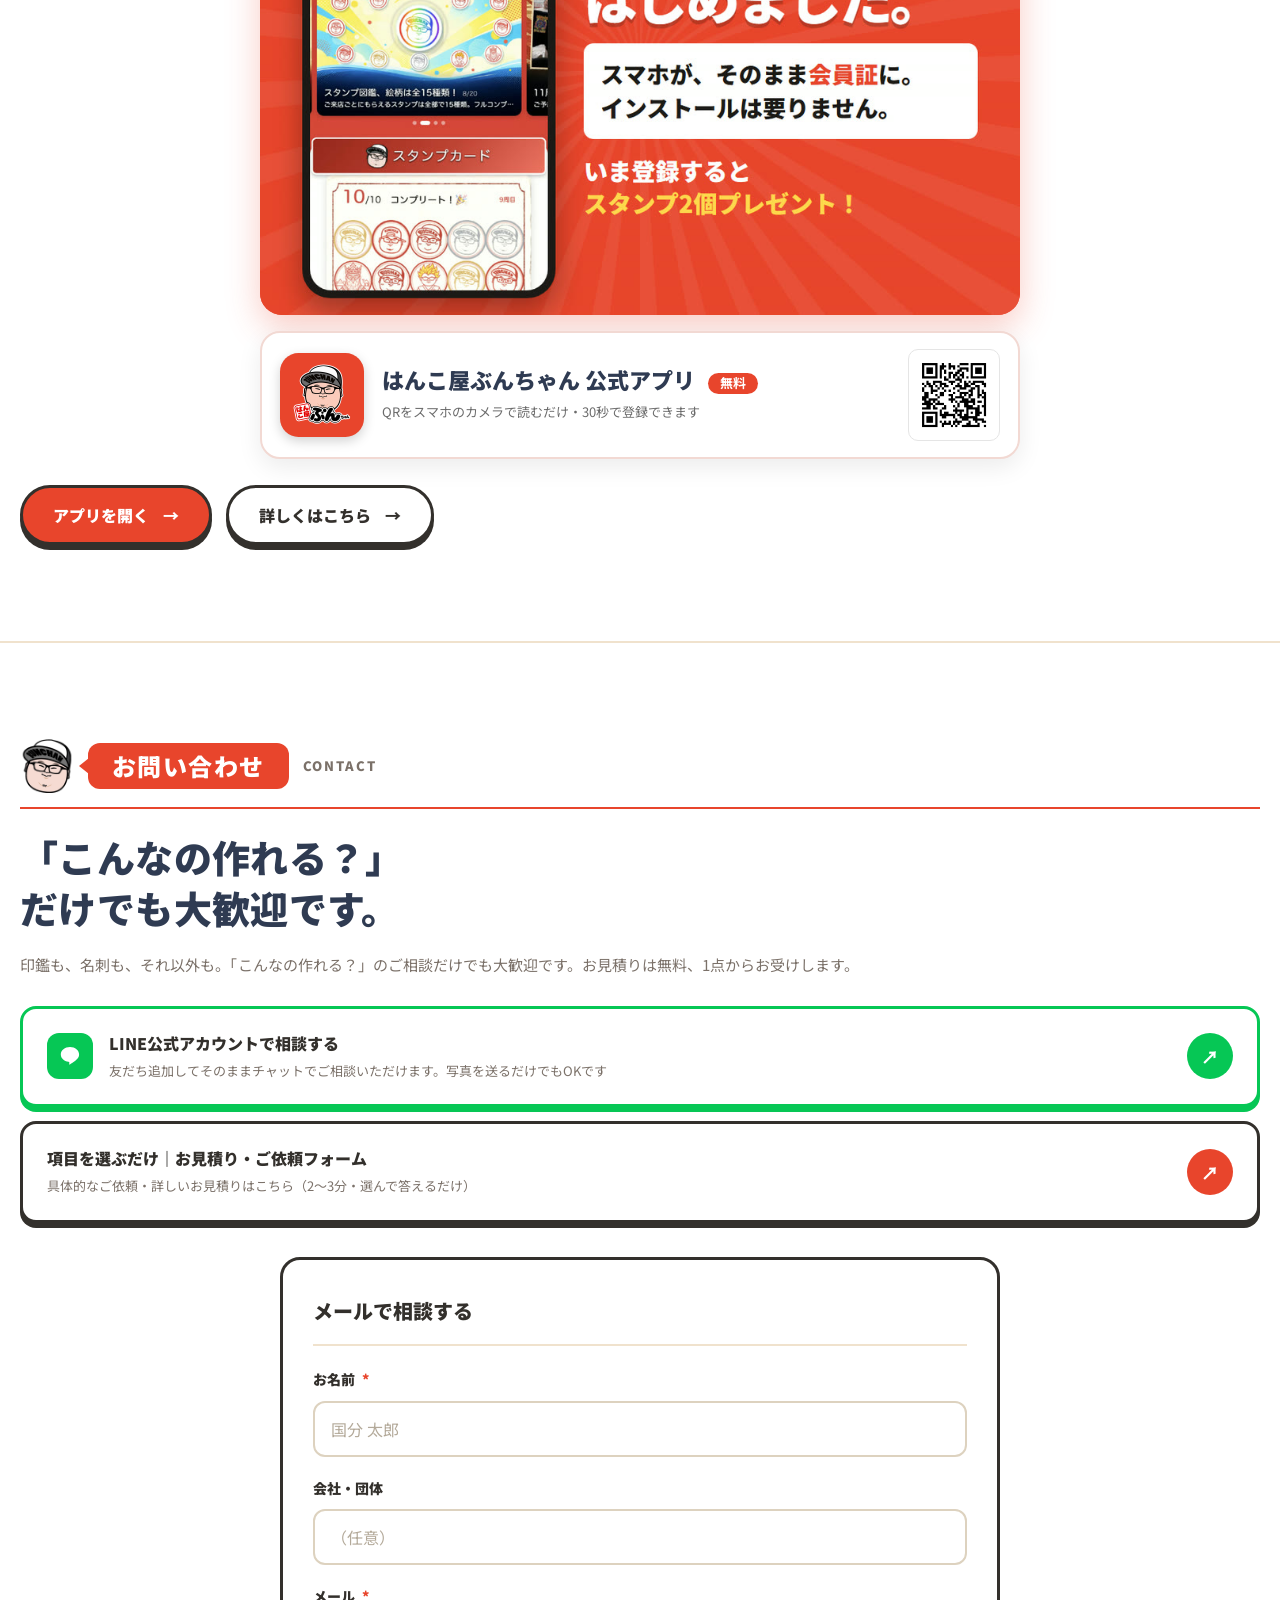
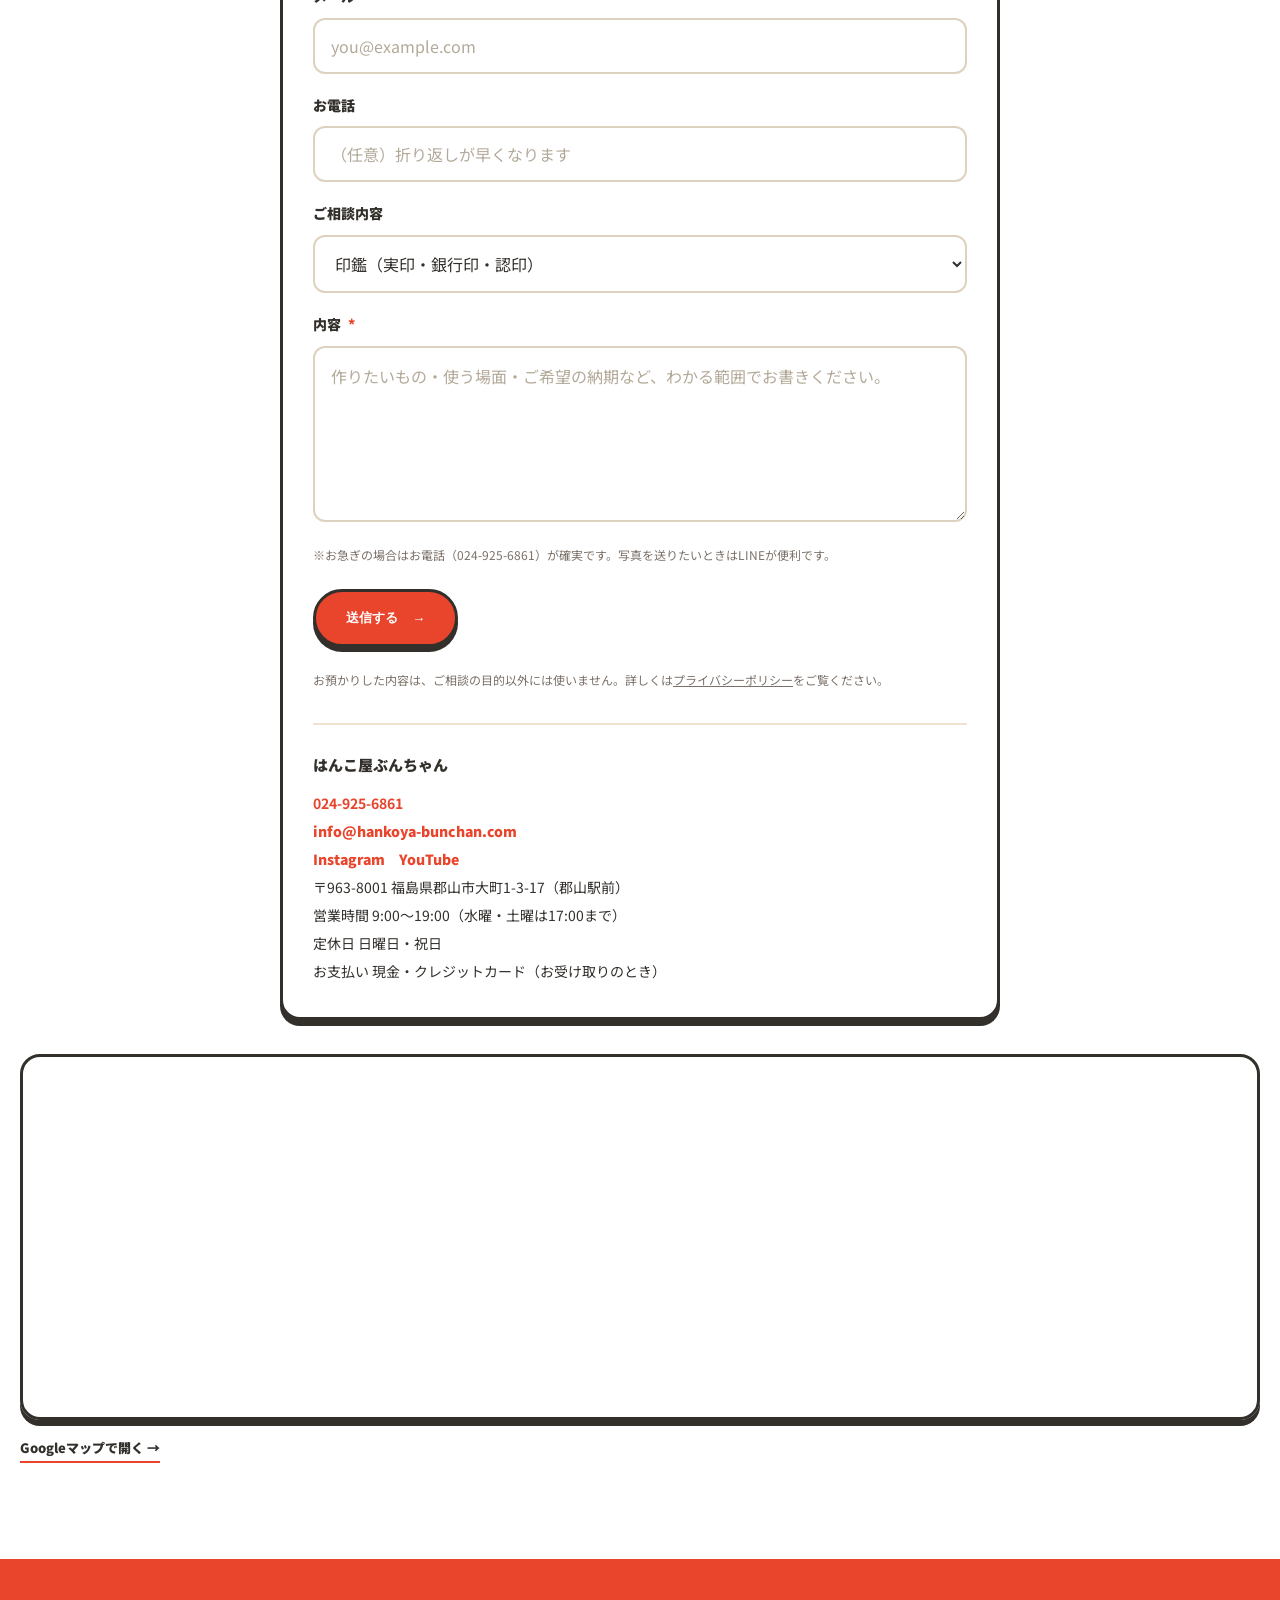
==== commit 93c3e1d7: "update 2026-09-04 10:37" ====
--- a/index.html
+++ b/index.html
@@ -119,7 +119,7 @@
     ]
   }
   </script>
-  <link rel="stylesheet" href="style.css?v=20260904o">
+  <link rel="stylesheet" href="style.css?v=20260904p">
 </head>
 <body>
   <main>
@@ -870,6 +870,6 @@
     </div>
   </footer>
 
-  <script src="script.js?v=20260904o" defer></script>
+  <script src="script.js?v=20260904p" defer></script>
 </body>
 </html>
--- a/style.css
+++ b/style.css
@@ -334,19 +334,22 @@
         text-decoration: none;
       }
       .gnav-main a:last-child { border-bottom: 0; }
-      .gm-en {
+      /* ★2026-09-04 社長「ヘッダー英語と日本語入れ替え」→ 日本語を主（大）・英語を副（小）に。HTMLの順は英→日のまま、order で入れ替える */
+      .gm-ja {
+        order: 1;
         color: var(--red);
-        font-size: clamp(30px, 7.4vw, 44px);
+        font-size: clamp(26px, 6.6vw, 40px);
         font-weight: 900;
         line-height: 1;
-        letter-spacing: -.01em;
+        letter-spacing: .02em;
+        white-space: nowrap;
       }
-      .gm-ja {
+      .gm-en {
+        order: 2;
         color: var(--muted);
         font-size: 12px;
         font-weight: 900;
         letter-spacing: .1em;
-        white-space: nowrap;
       }
       .gnav-sub { display: block; margin-top: 28px; padding-top: 22px; border-top: 2px solid var(--red); }
       .gnav-label { margin: 0 0 14px; color: var(--red); font-size: 11px; font-weight: 900; letter-spacing: .22em; }
@@ -1603,15 +1606,19 @@
         padding: 4px 0 8px;
         line-height: 1.15;
       }
+      /* ★2026-09-04 社長指示：PCも日本語を上に大きく、英語を下に小さく（order で入れ替え） */
+      .gm-ja {
+        order: 1;
+        font-size: clamp(15px, 1.2vw, 18px);
+        font-weight: 900;
+        letter-spacing: .04em;
+        white-space: nowrap;
+      }
       .gm-en {
-        font-size: clamp(17px, 1.35vw, 21px);
-        font-weight: 900;
-        letter-spacing: .03em;
-      }
-      .gm-ja {
+        order: 2;
         font-size: 11px;
         font-weight: 700;
-        letter-spacing: .04em;
+        letter-spacing: .06em;
         opacity: .82;
       }
     }
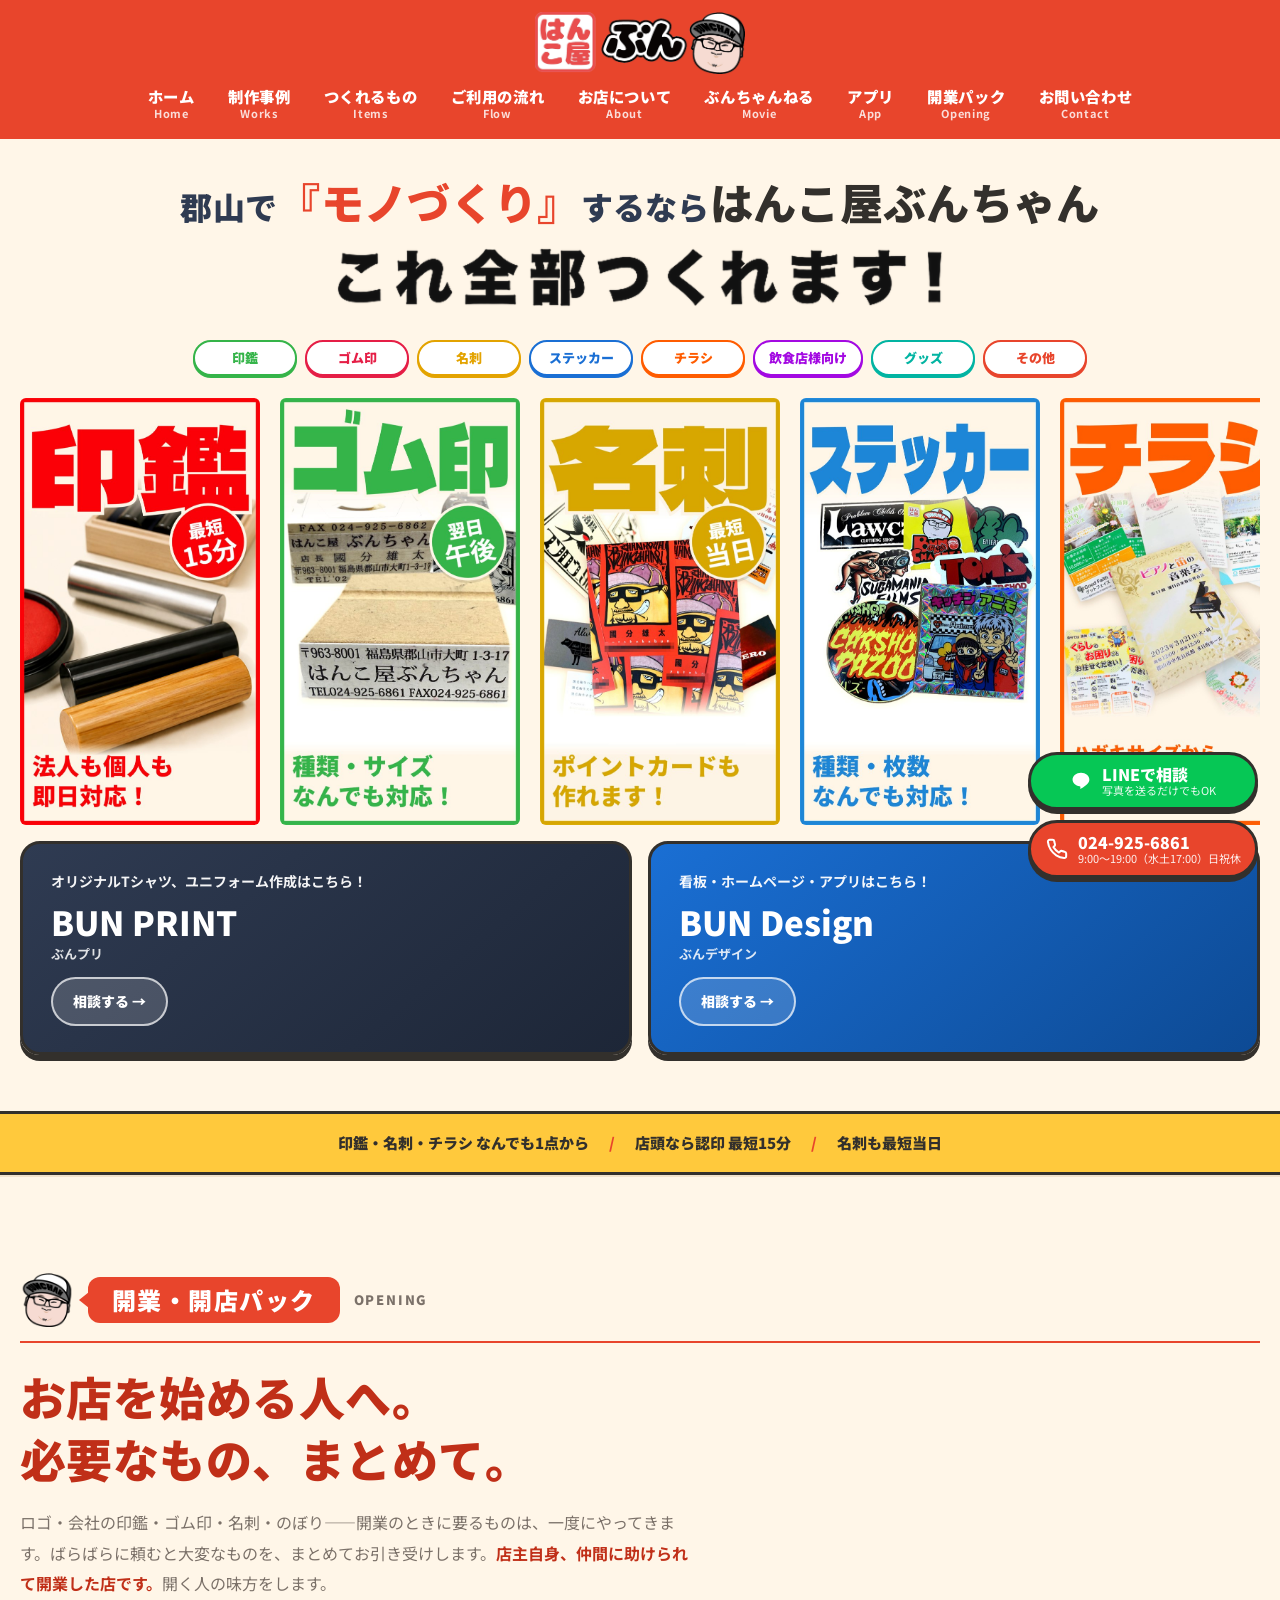
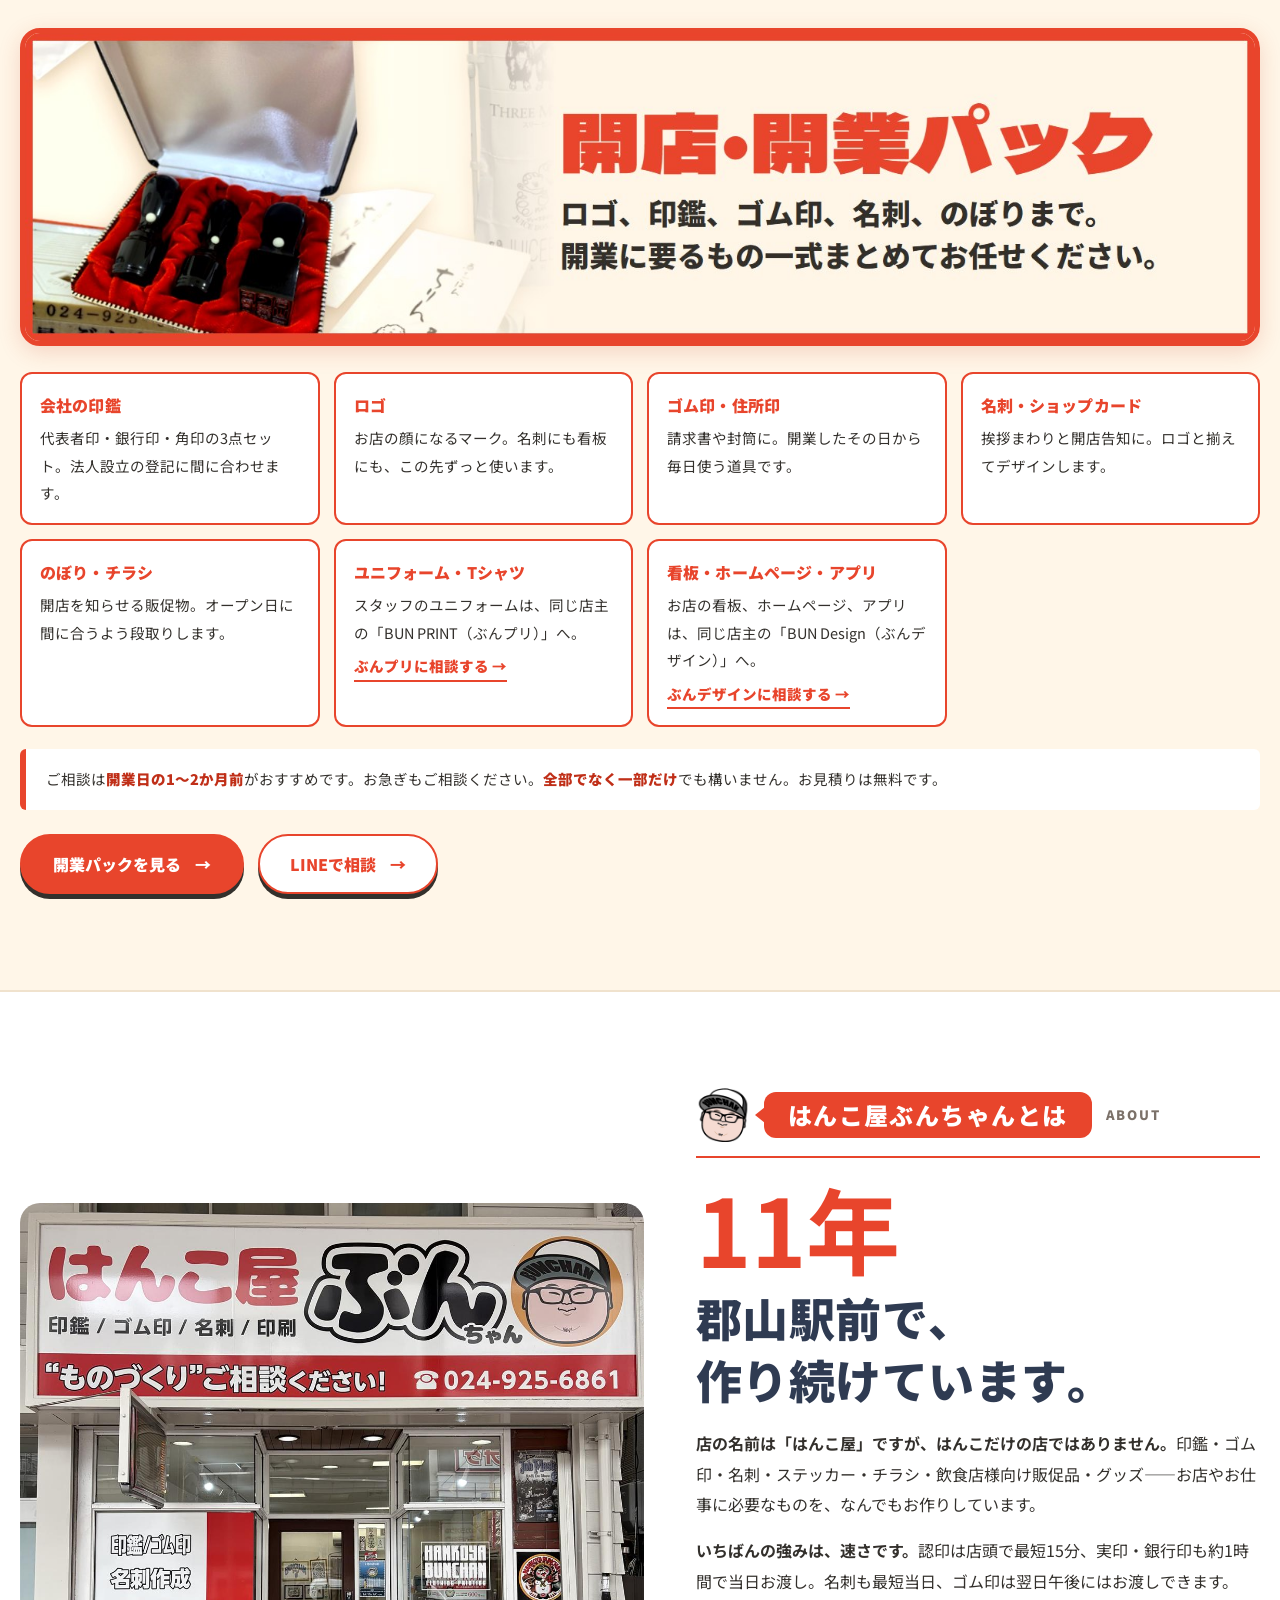
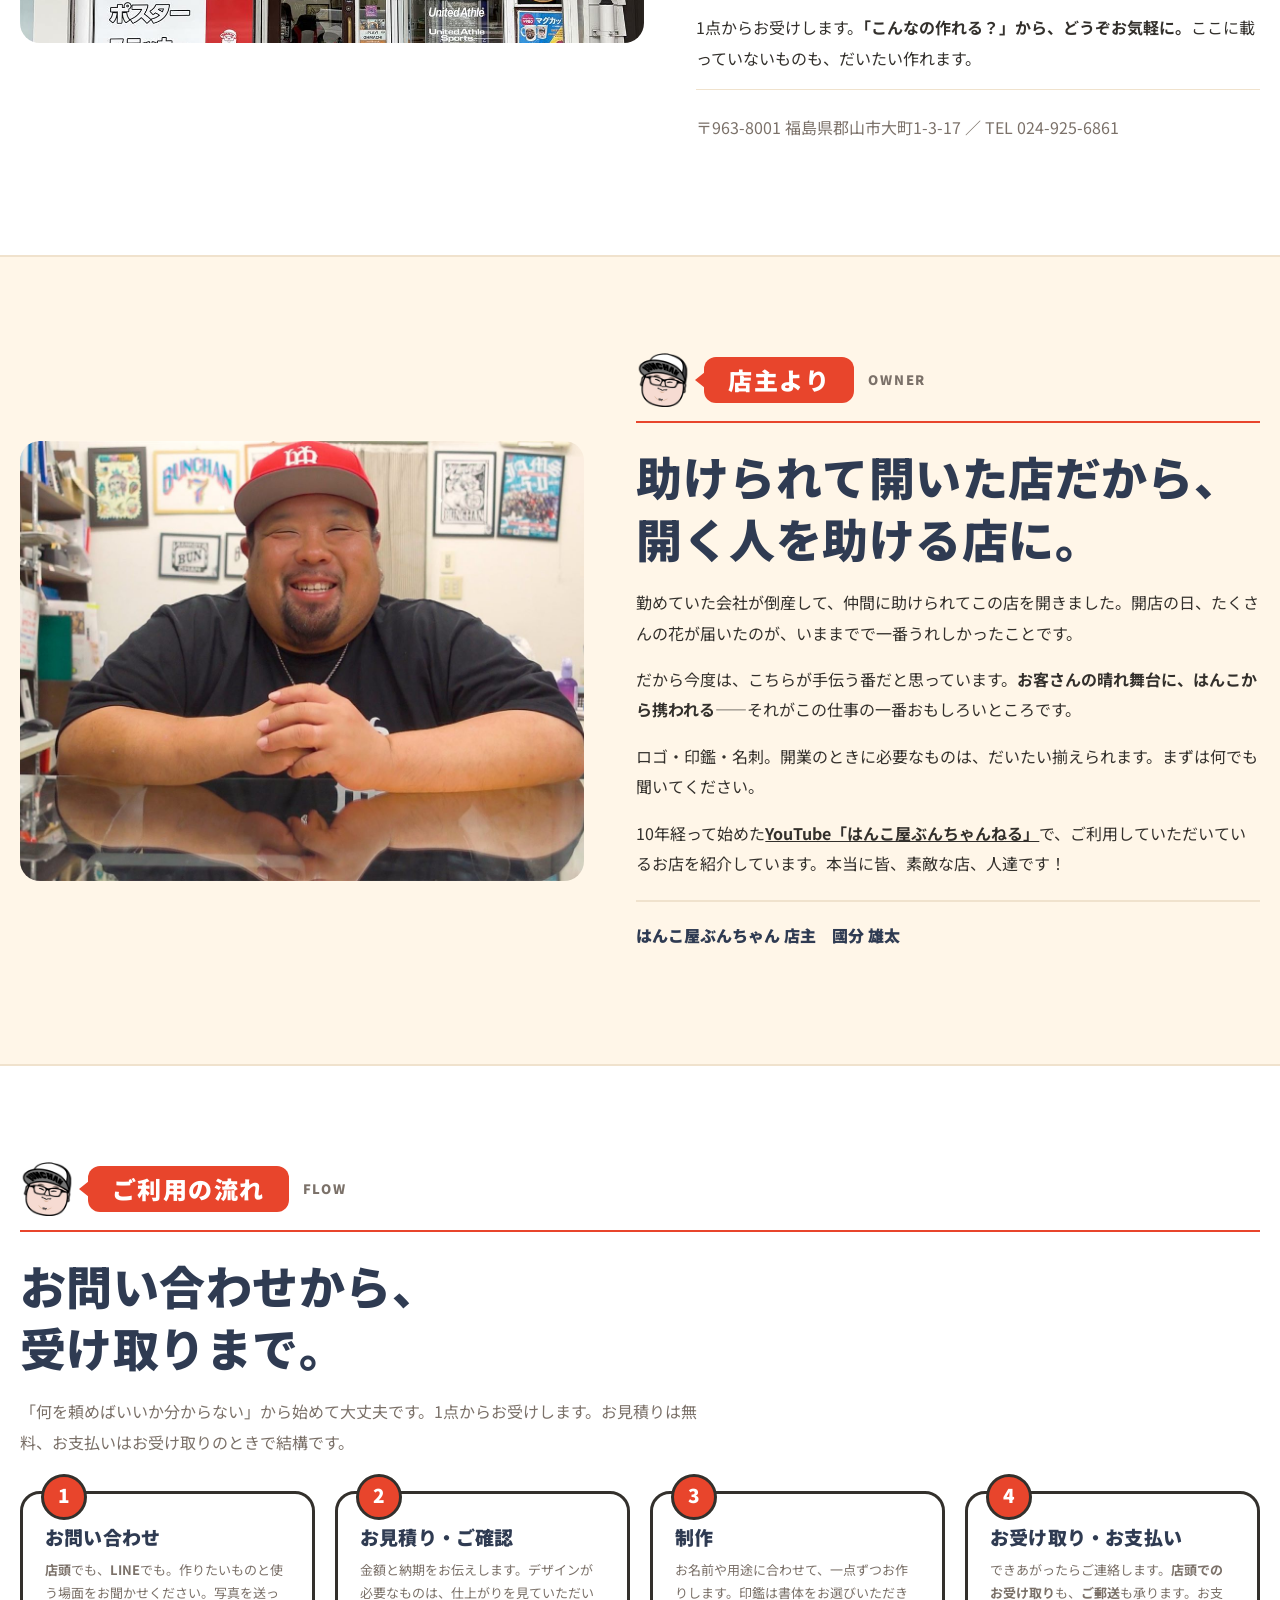
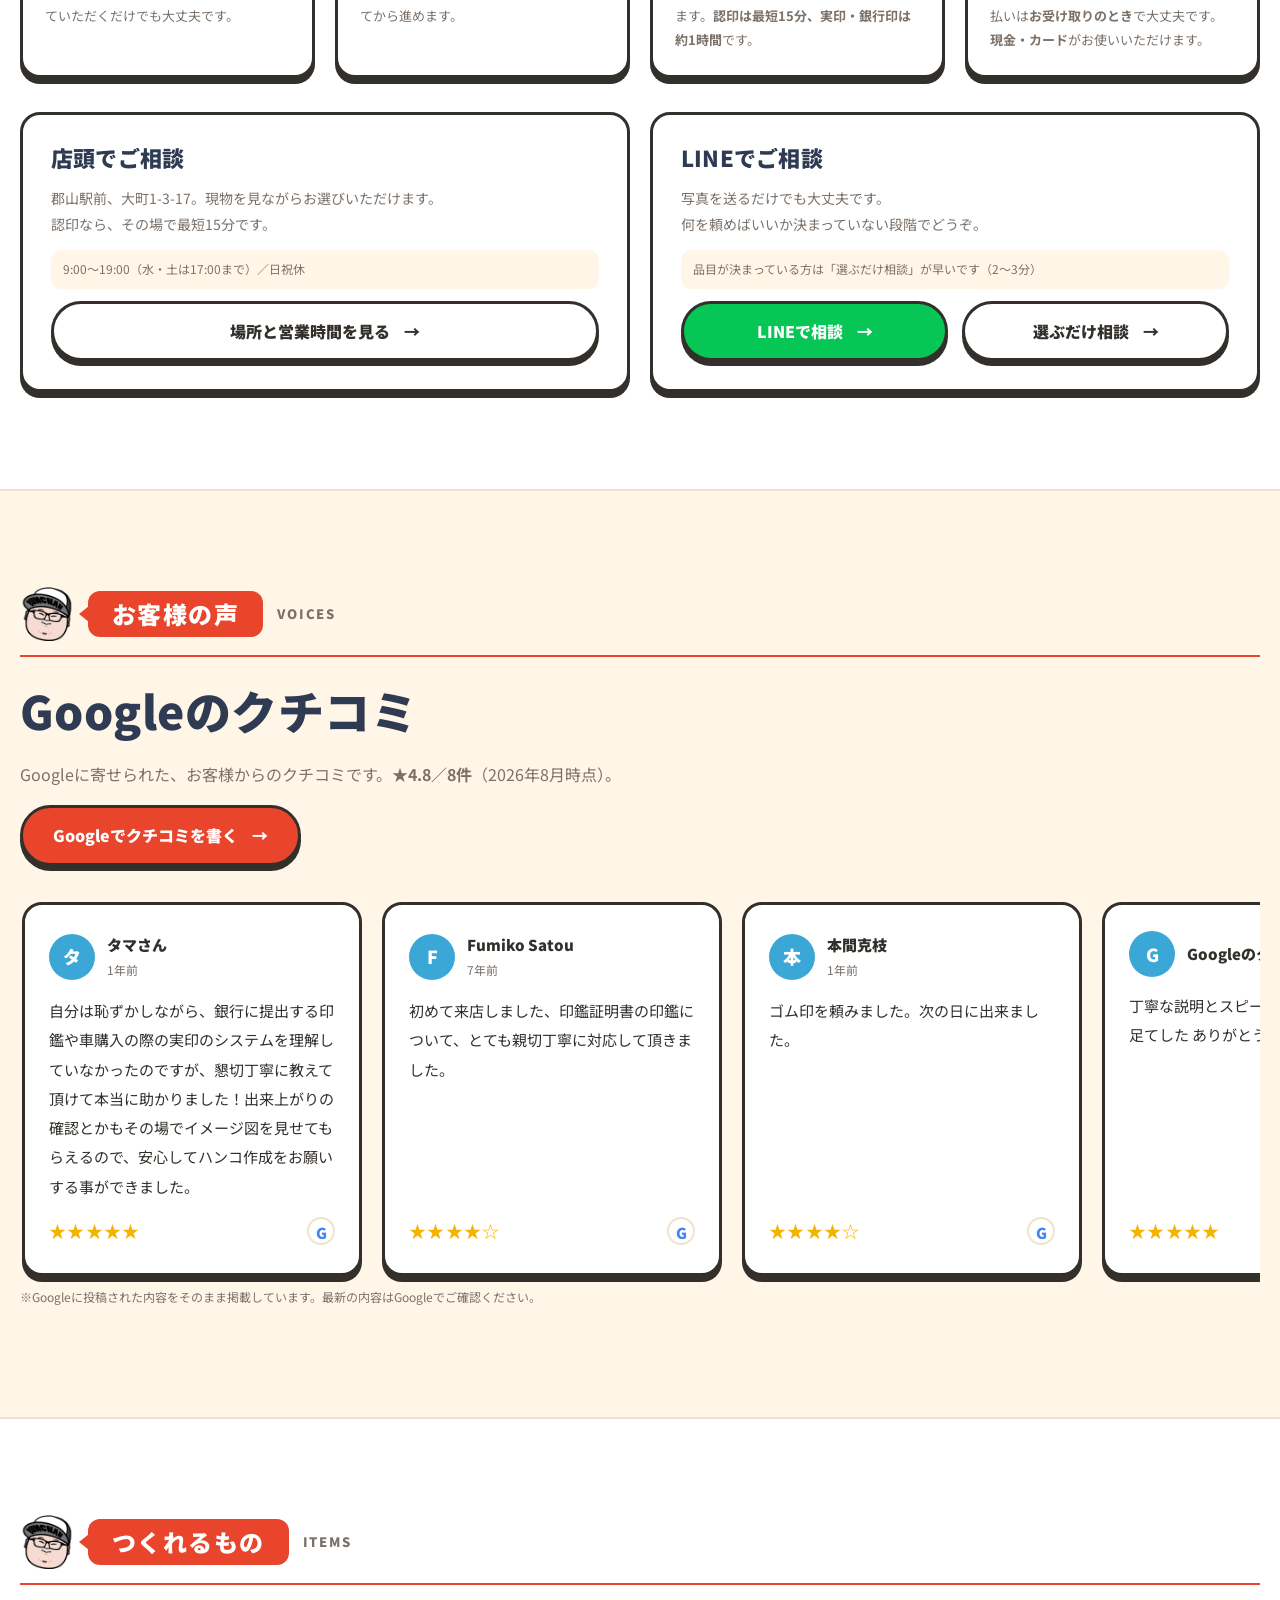
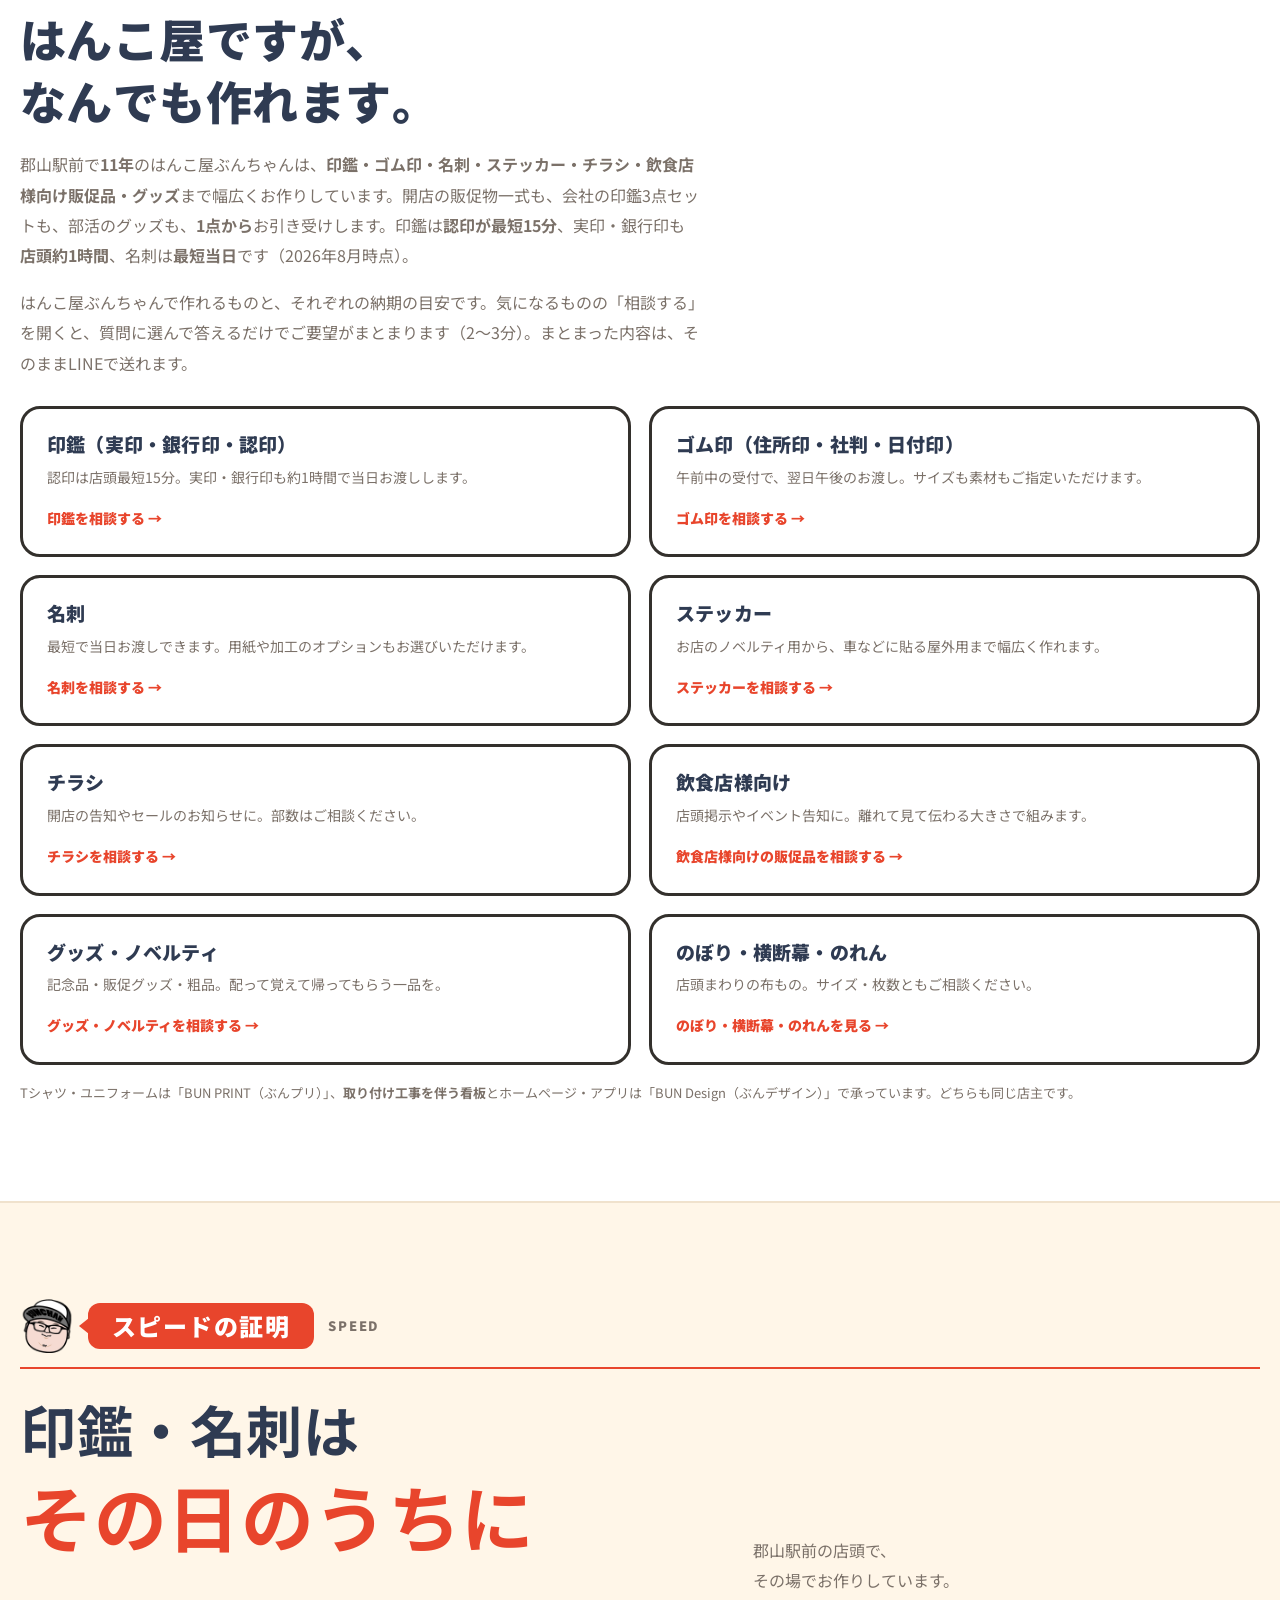
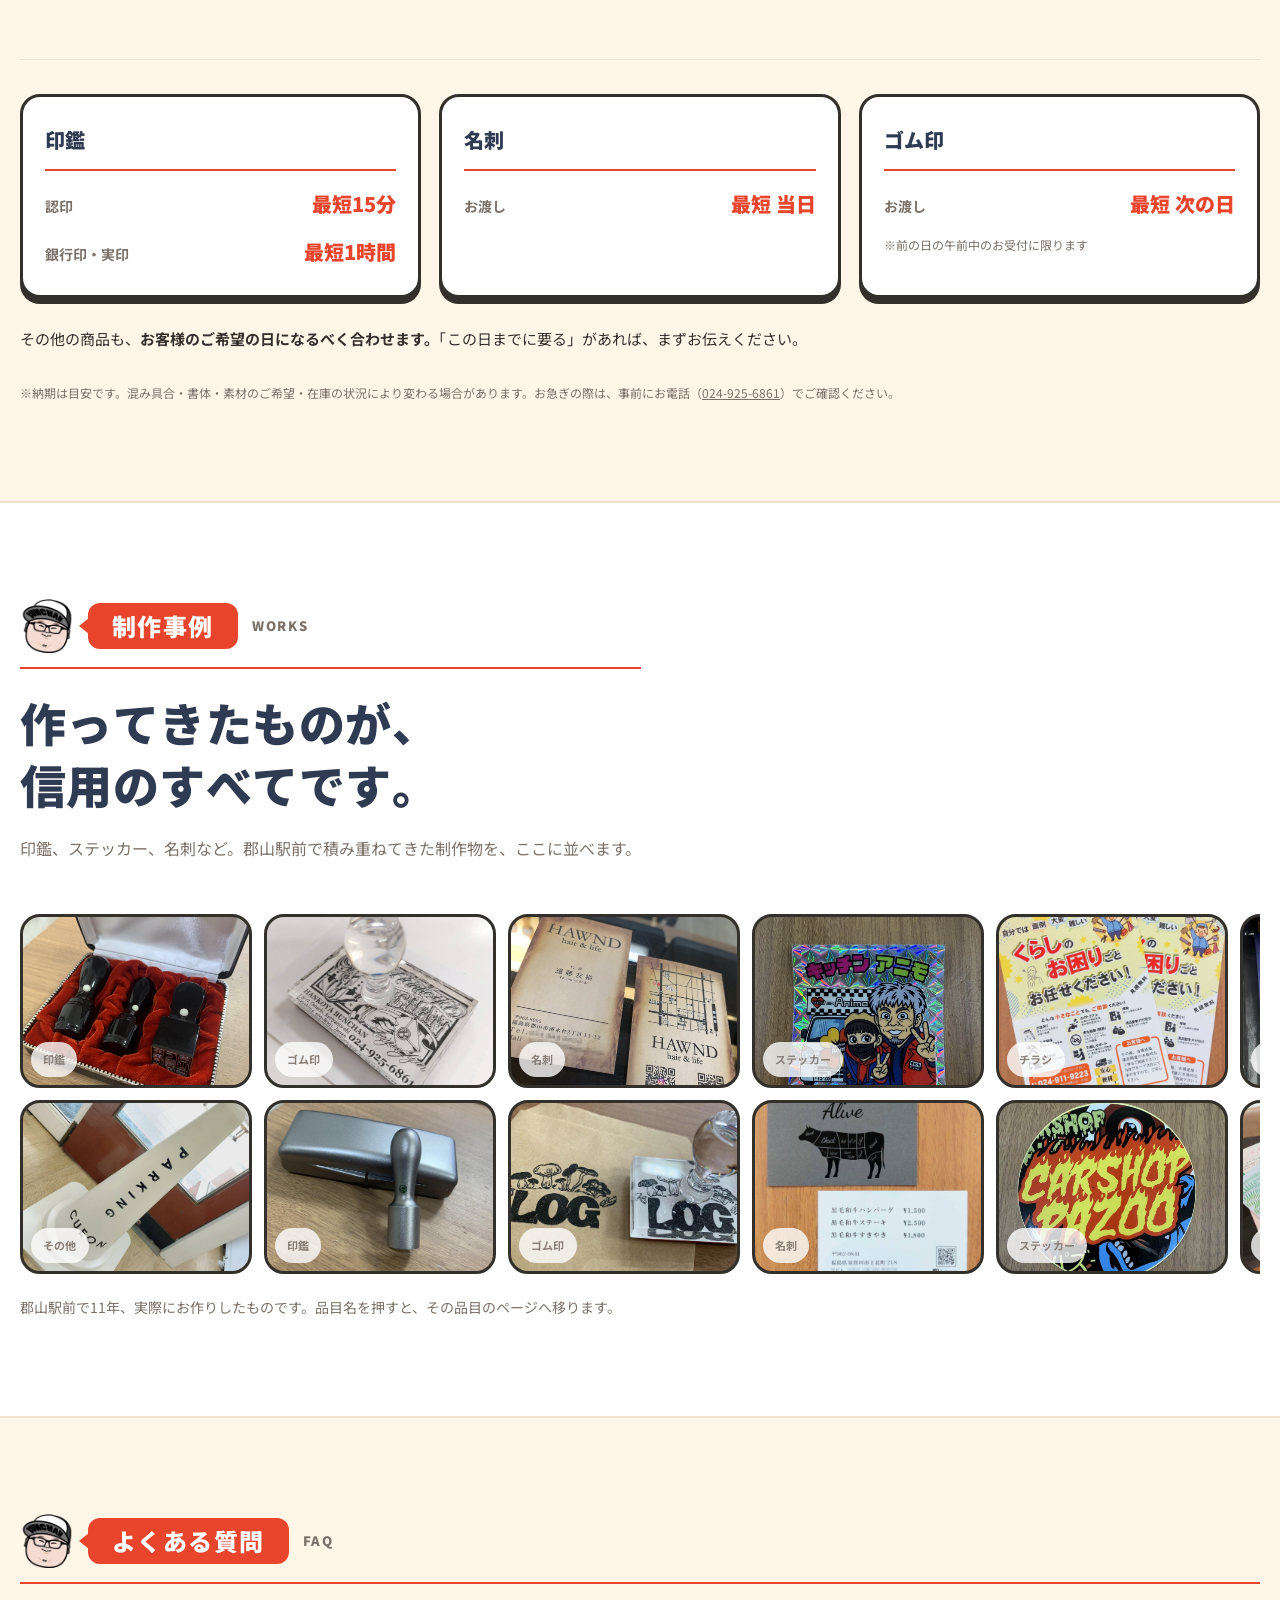
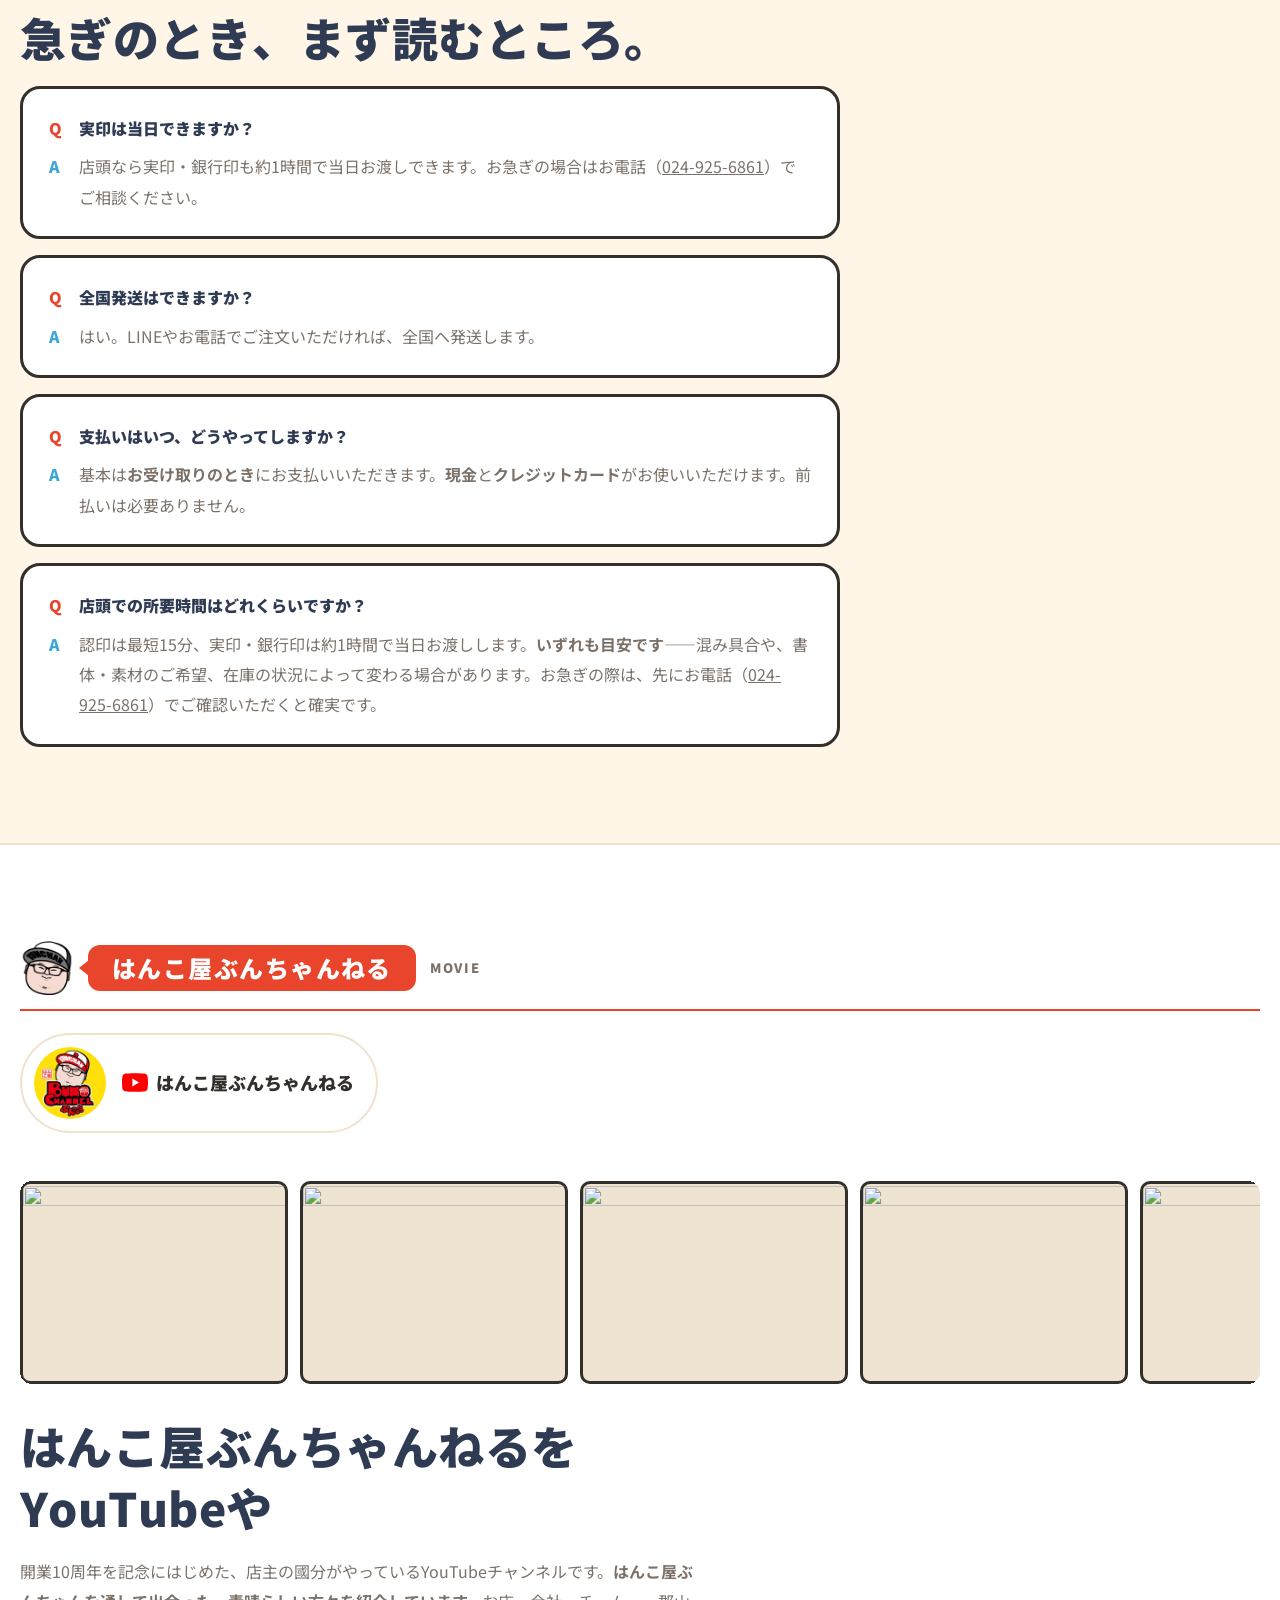
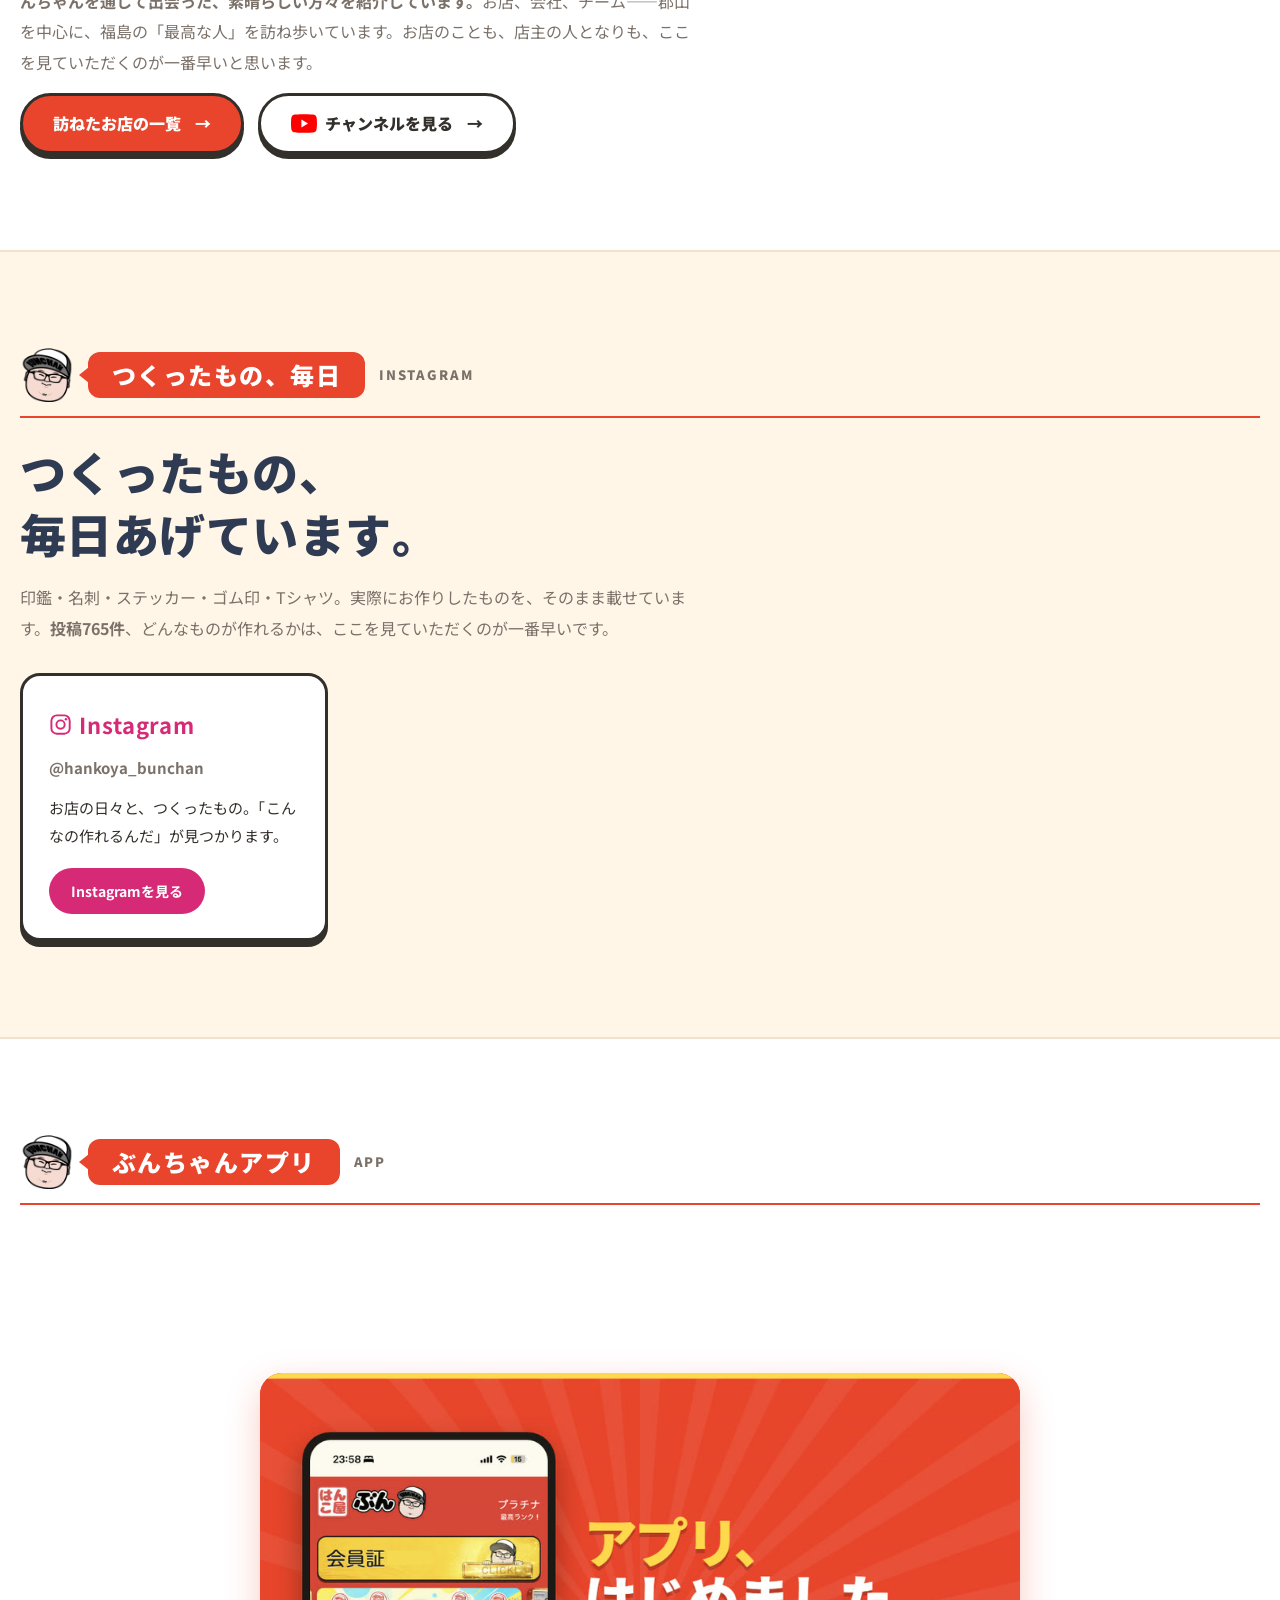
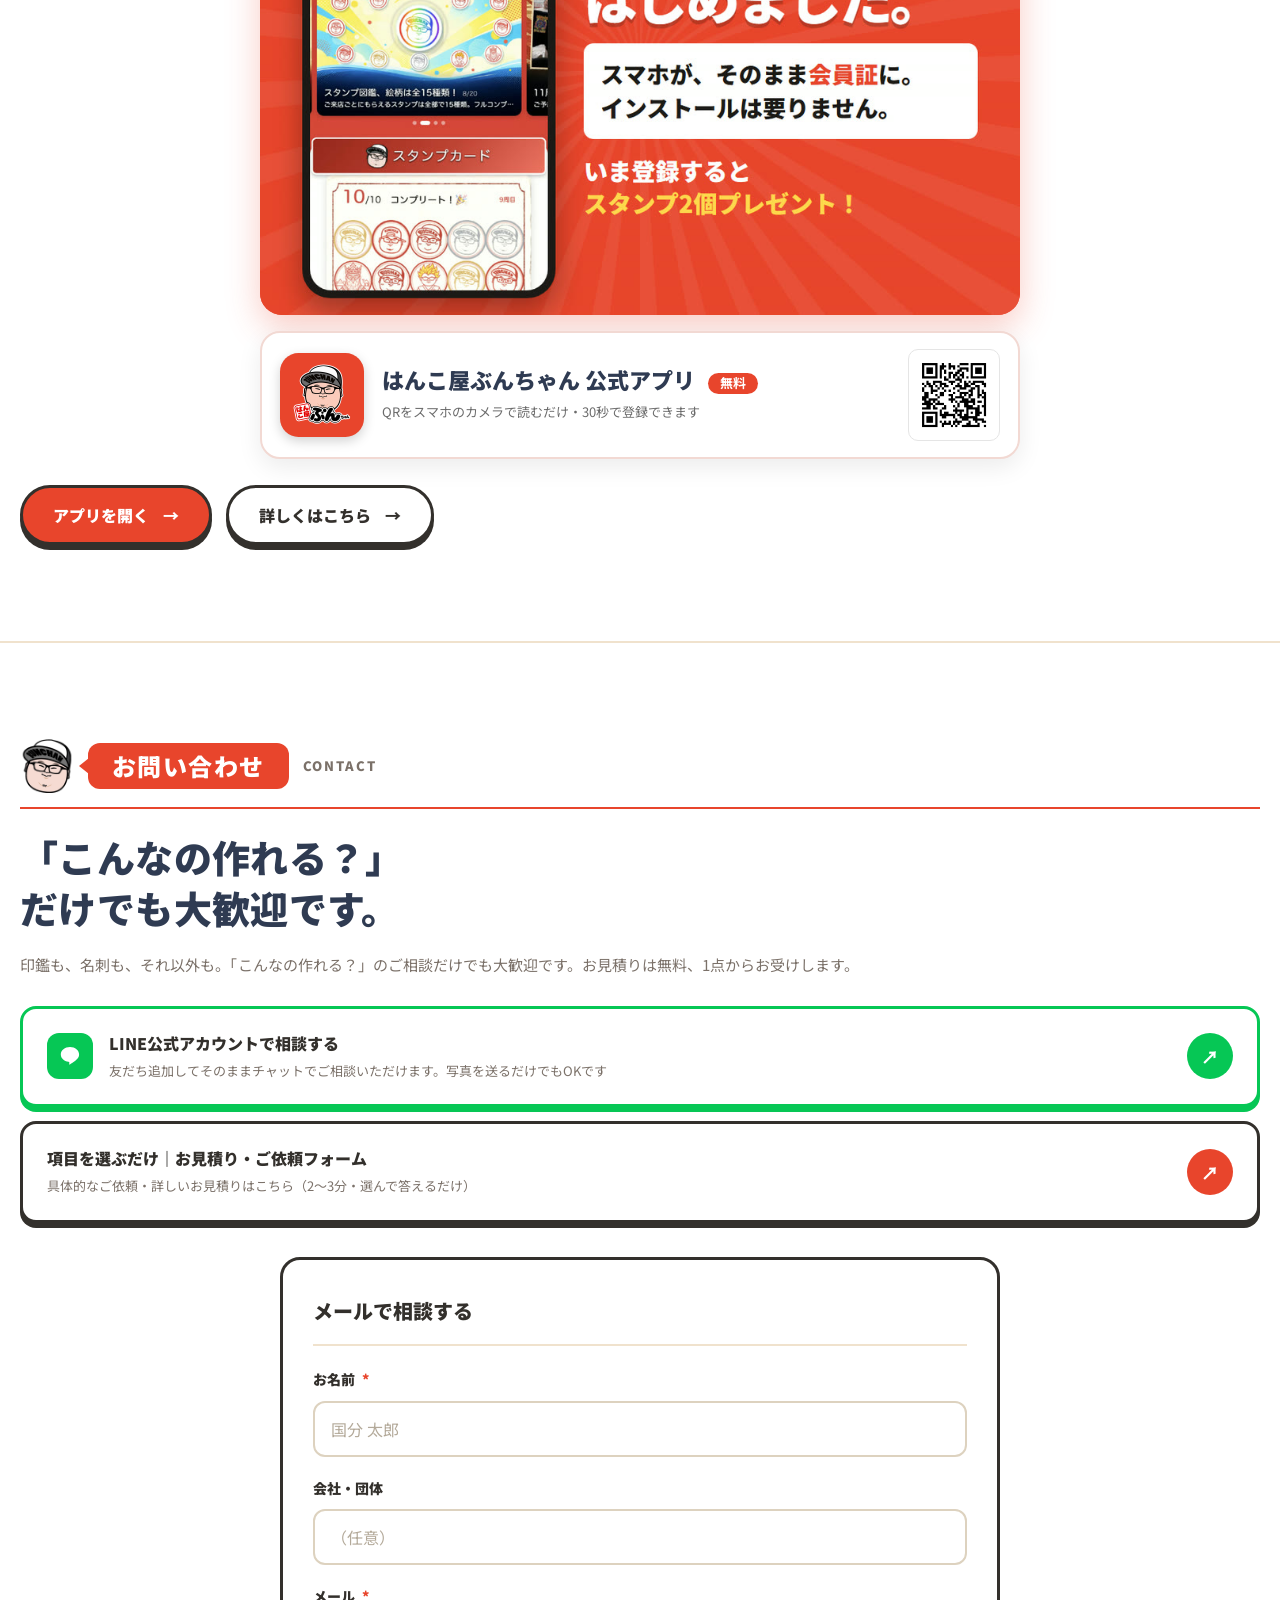
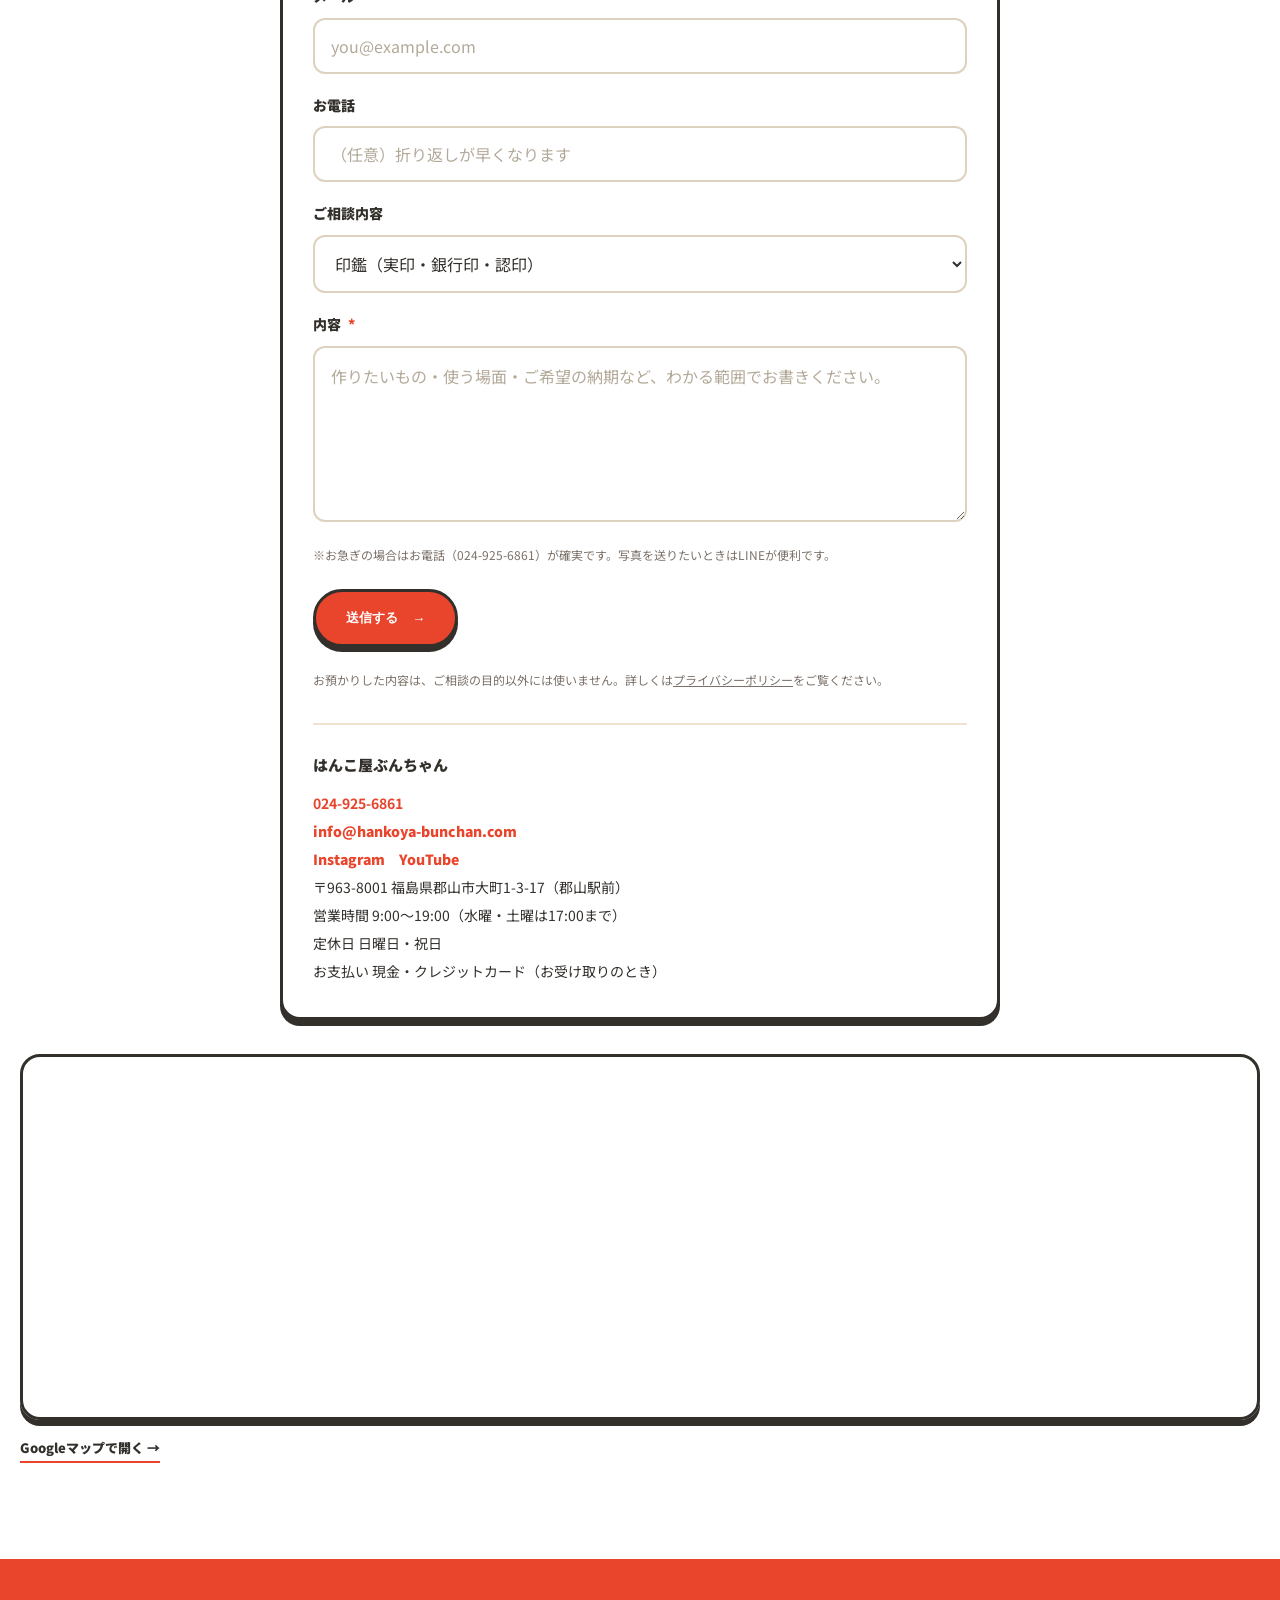
==== commit 3d3c6327: "update 2026-09-04 11:57" ====
--- a/index.html
+++ b/index.html
@@ -119,7 +119,7 @@
     ]
   }
   </script>
-  <link rel="stylesheet" href="style.css?v=20260904p">
+  <link rel="stylesheet" href="style.css?v=20260904q">
 </head>
 <body>
   <main>
@@ -870,6 +870,6 @@
     </div>
   </footer>
 
-  <script src="script.js?v=20260904p" defer></script>
+  <script src="script.js?v=20260904q" defer></script>
 </body>
 </html>
--- a/style.css
+++ b/style.css
@@ -1329,6 +1329,12 @@
     .app-pop a:hover { transform: translateY(-4px); }
     .app-pop img { display: block; width: 100%; height: auto; }
     @media (max-width: 760px) { .app-pop { grid-template-columns: 1fr; max-width: 420px; } }
+    /* 店舗外観（社長撮影・2026-09-04差し替え・4:3）はスマホでも看板の文字が切れないよう、枠を写真と同じ4:3にする
+       （既定の min-height:340px だと幅350×高340の枠になり、左右が大きく切れて「はんこ屋ぶん」が欠ける） */
+    @media (max-width: 760px) {
+      .photo-placeholder[data-photo="img/shop-outside.jpg"] { min-height: 0; aspect-ratio: 4 / 3; }
+    }
+
     /* SNSカードの見出しにロゴ（2026-09-04 社長「インスタロゴ取って」）。色は見出しの色をそのまま使う */
     .sns-name { display: inline-flex; align-items: center; gap: .32em; }
     .sns-ico { width: 1.05em; height: 1.05em; flex: 0 0 auto; }
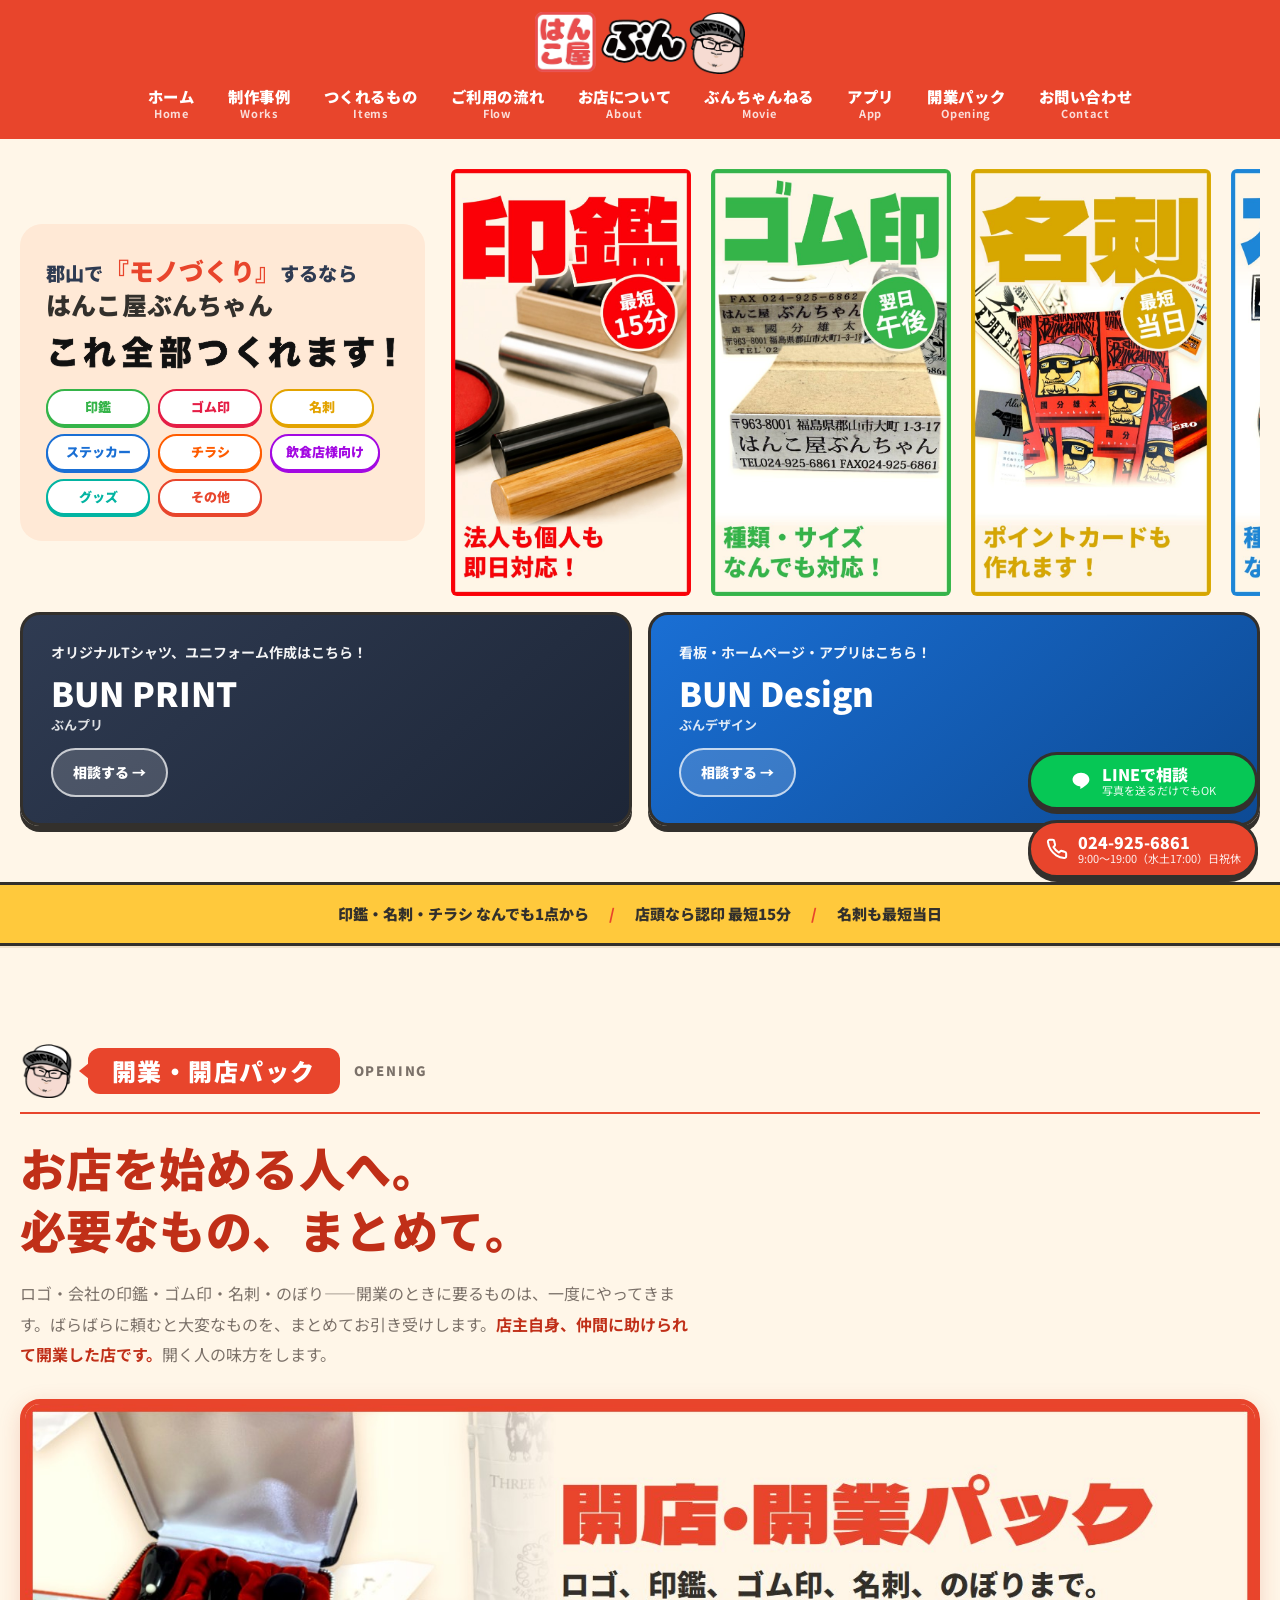
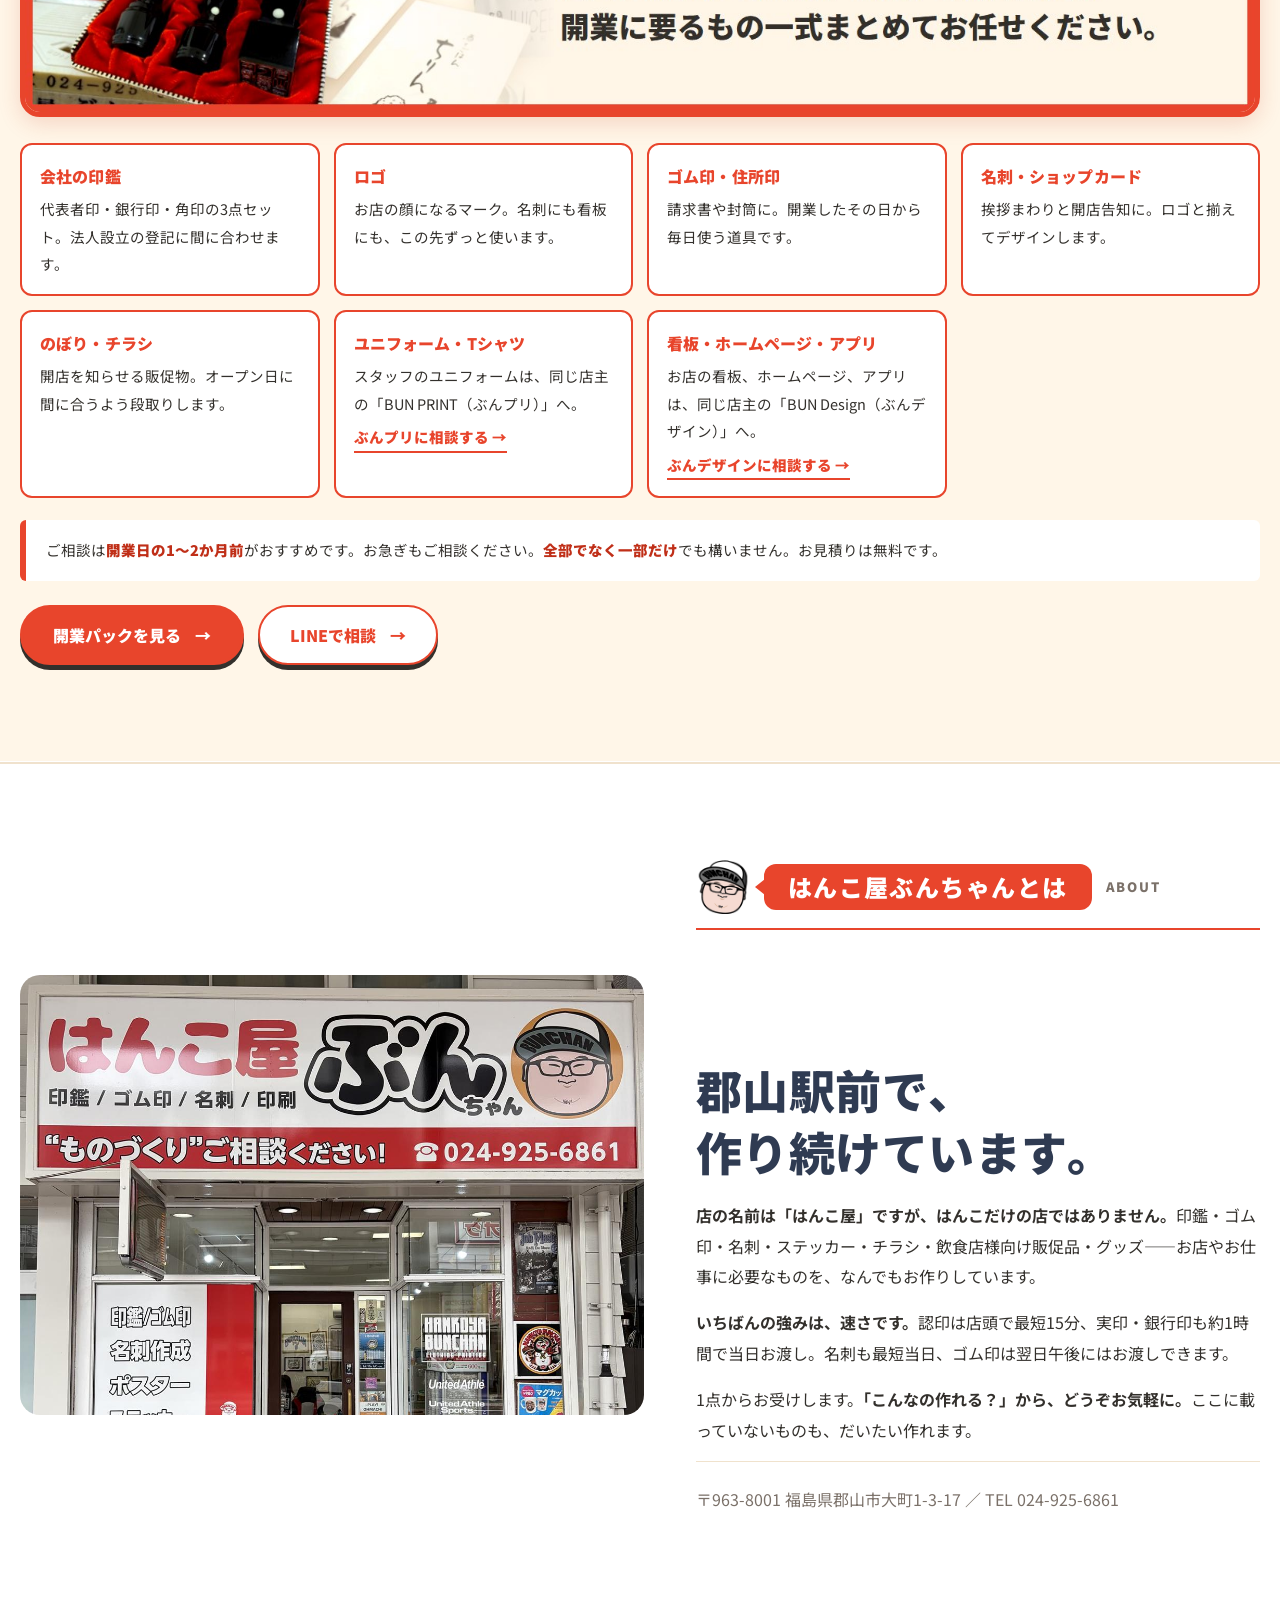
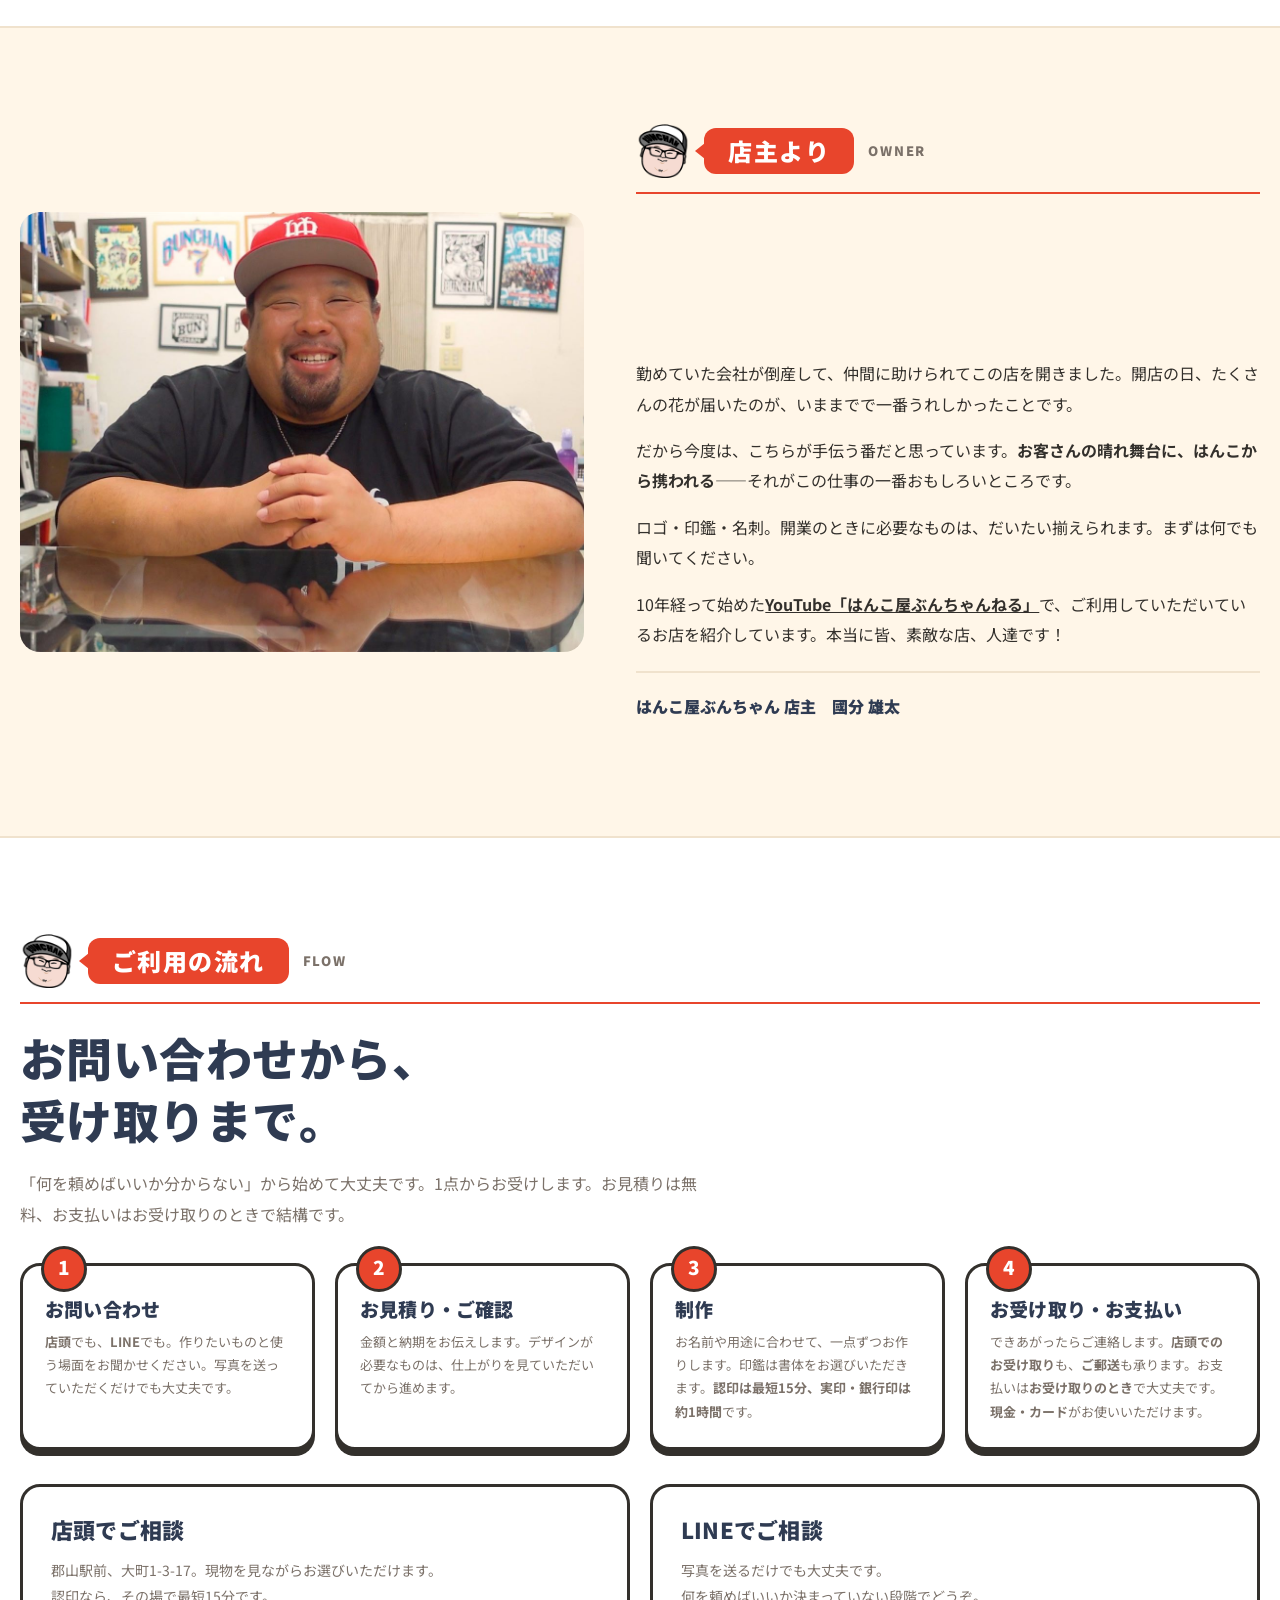
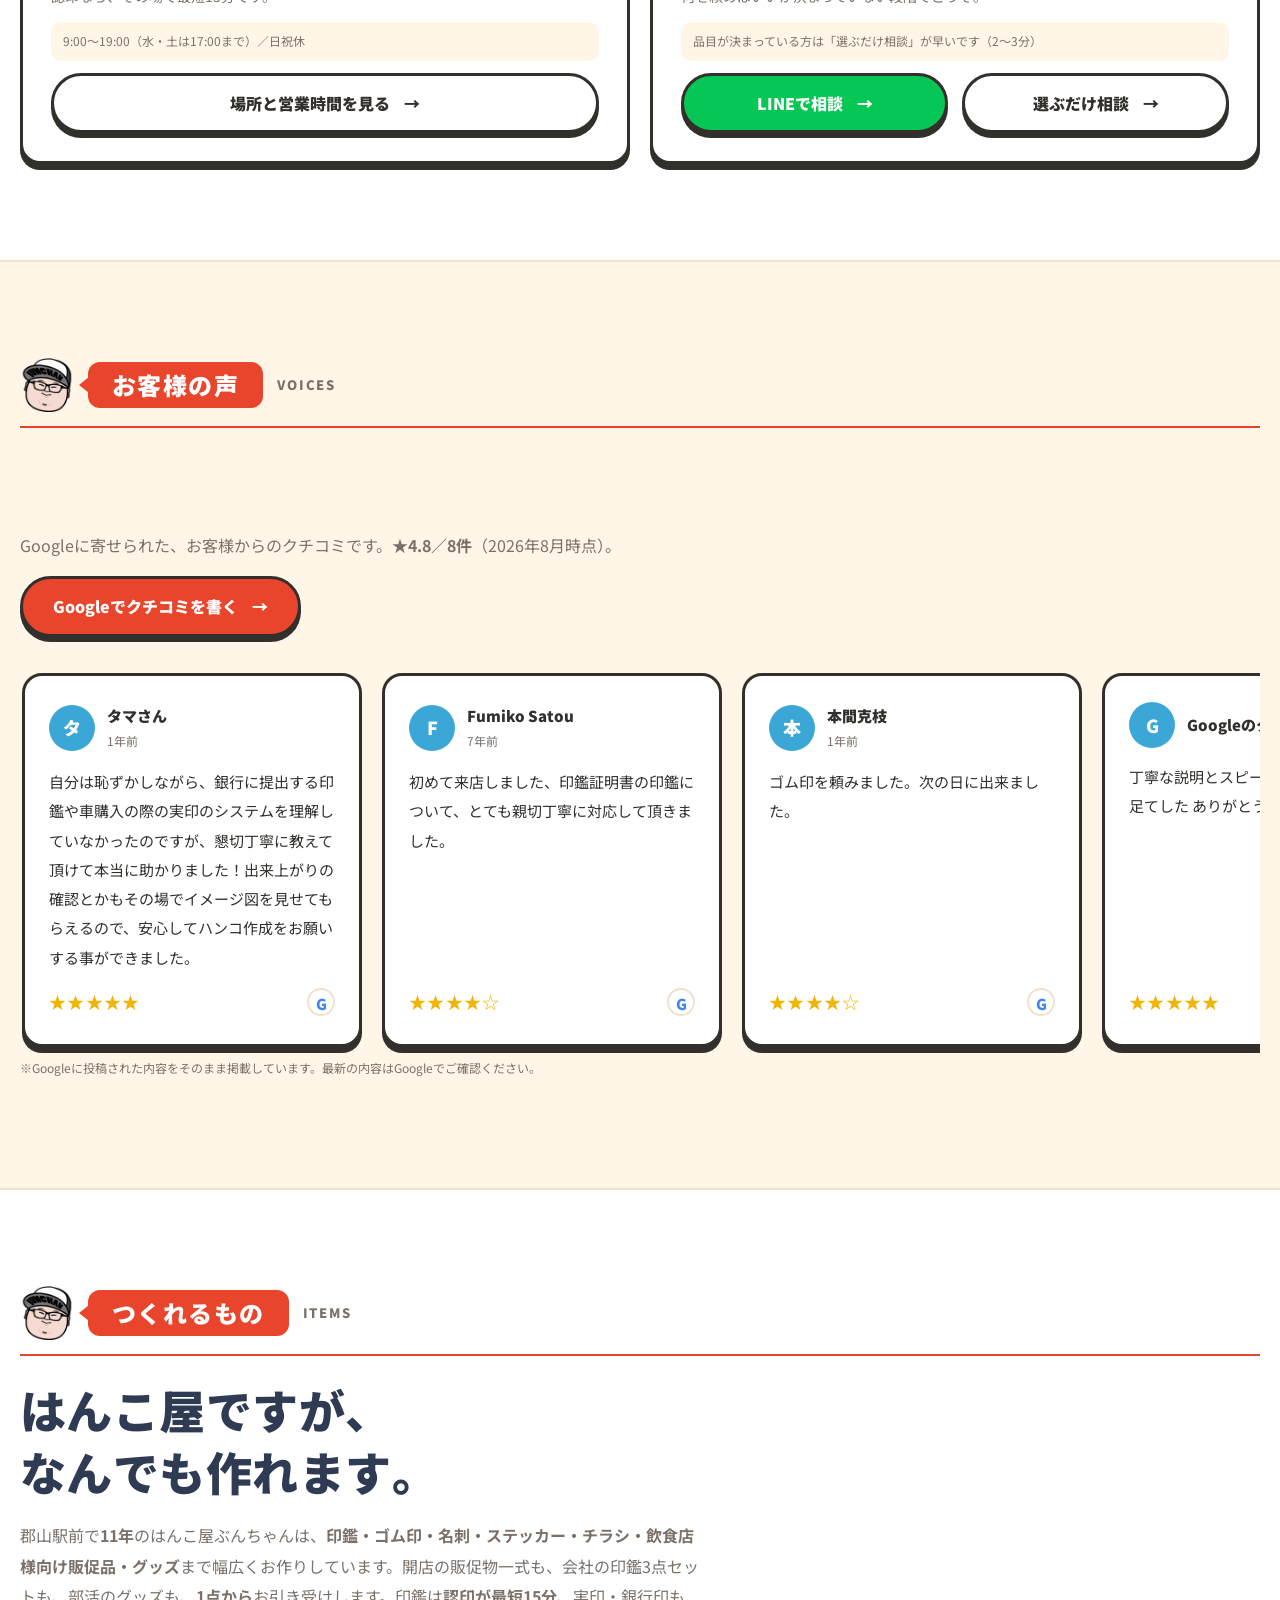
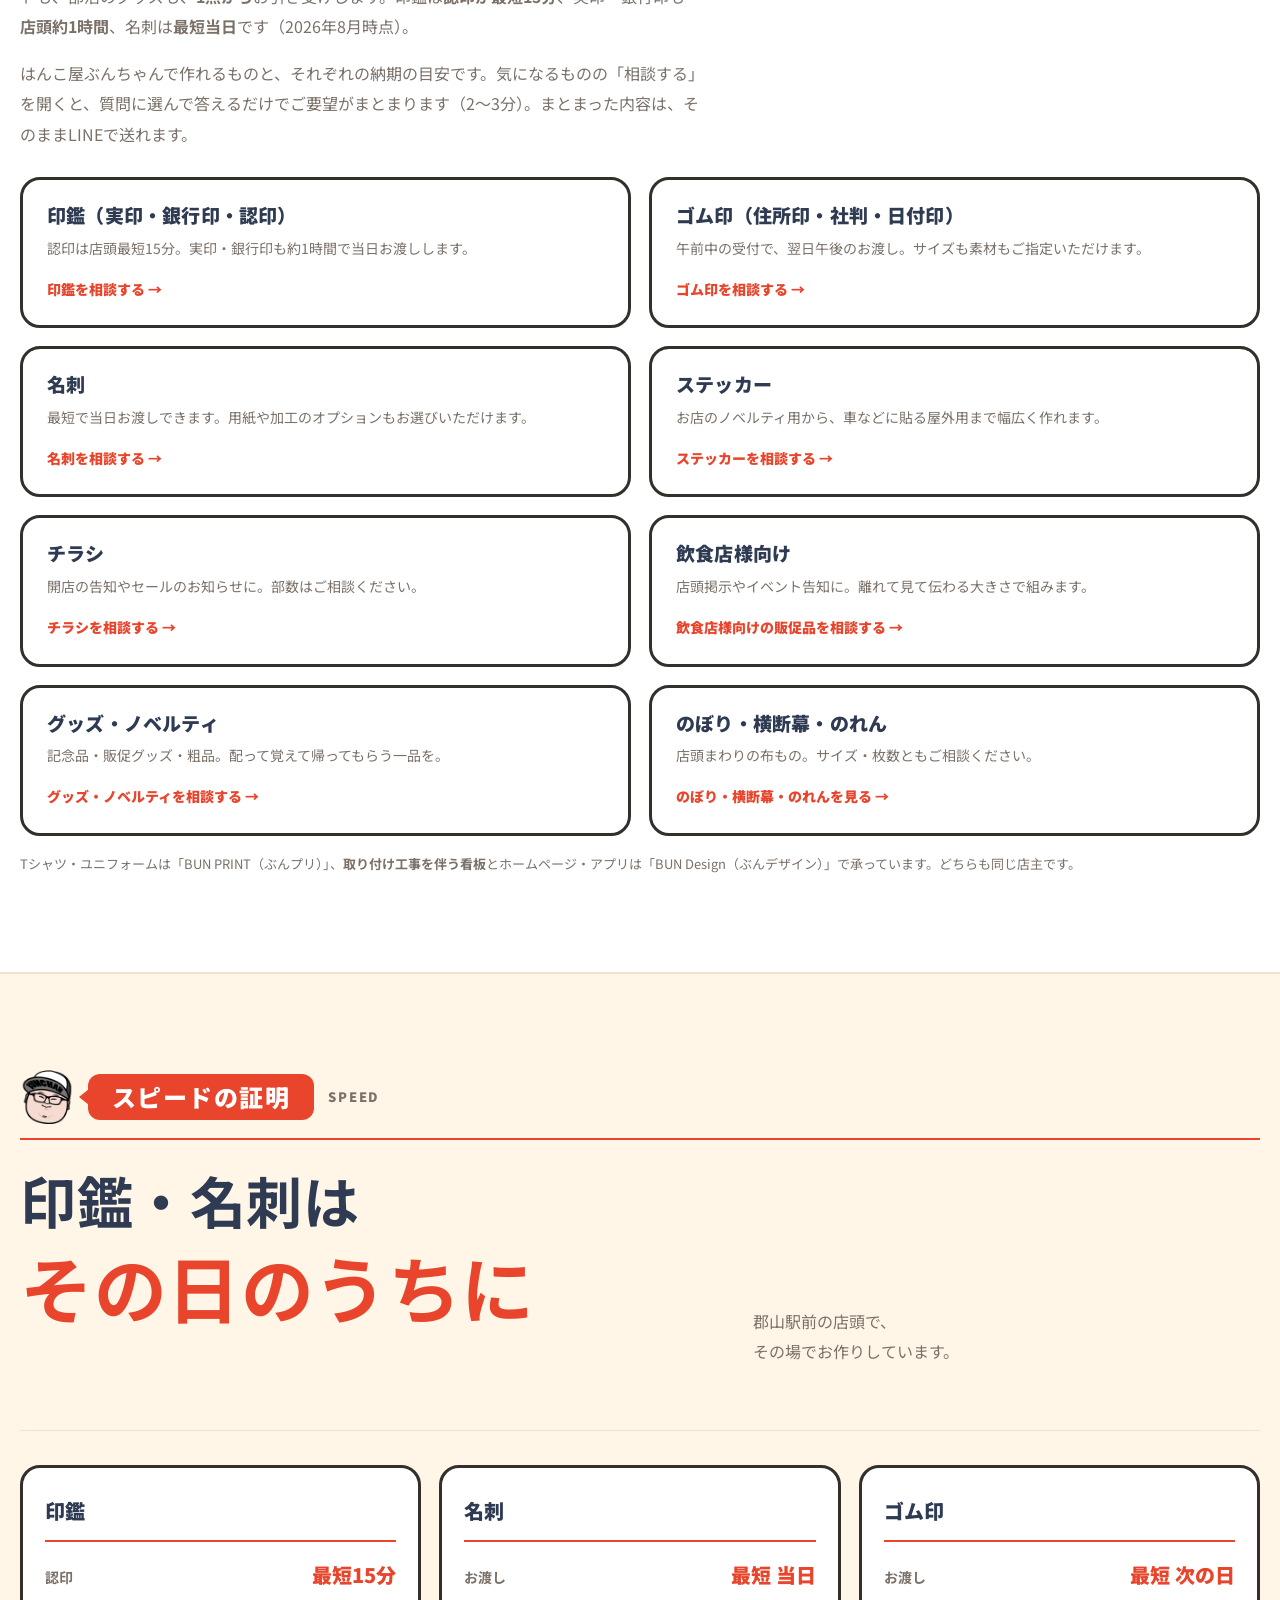
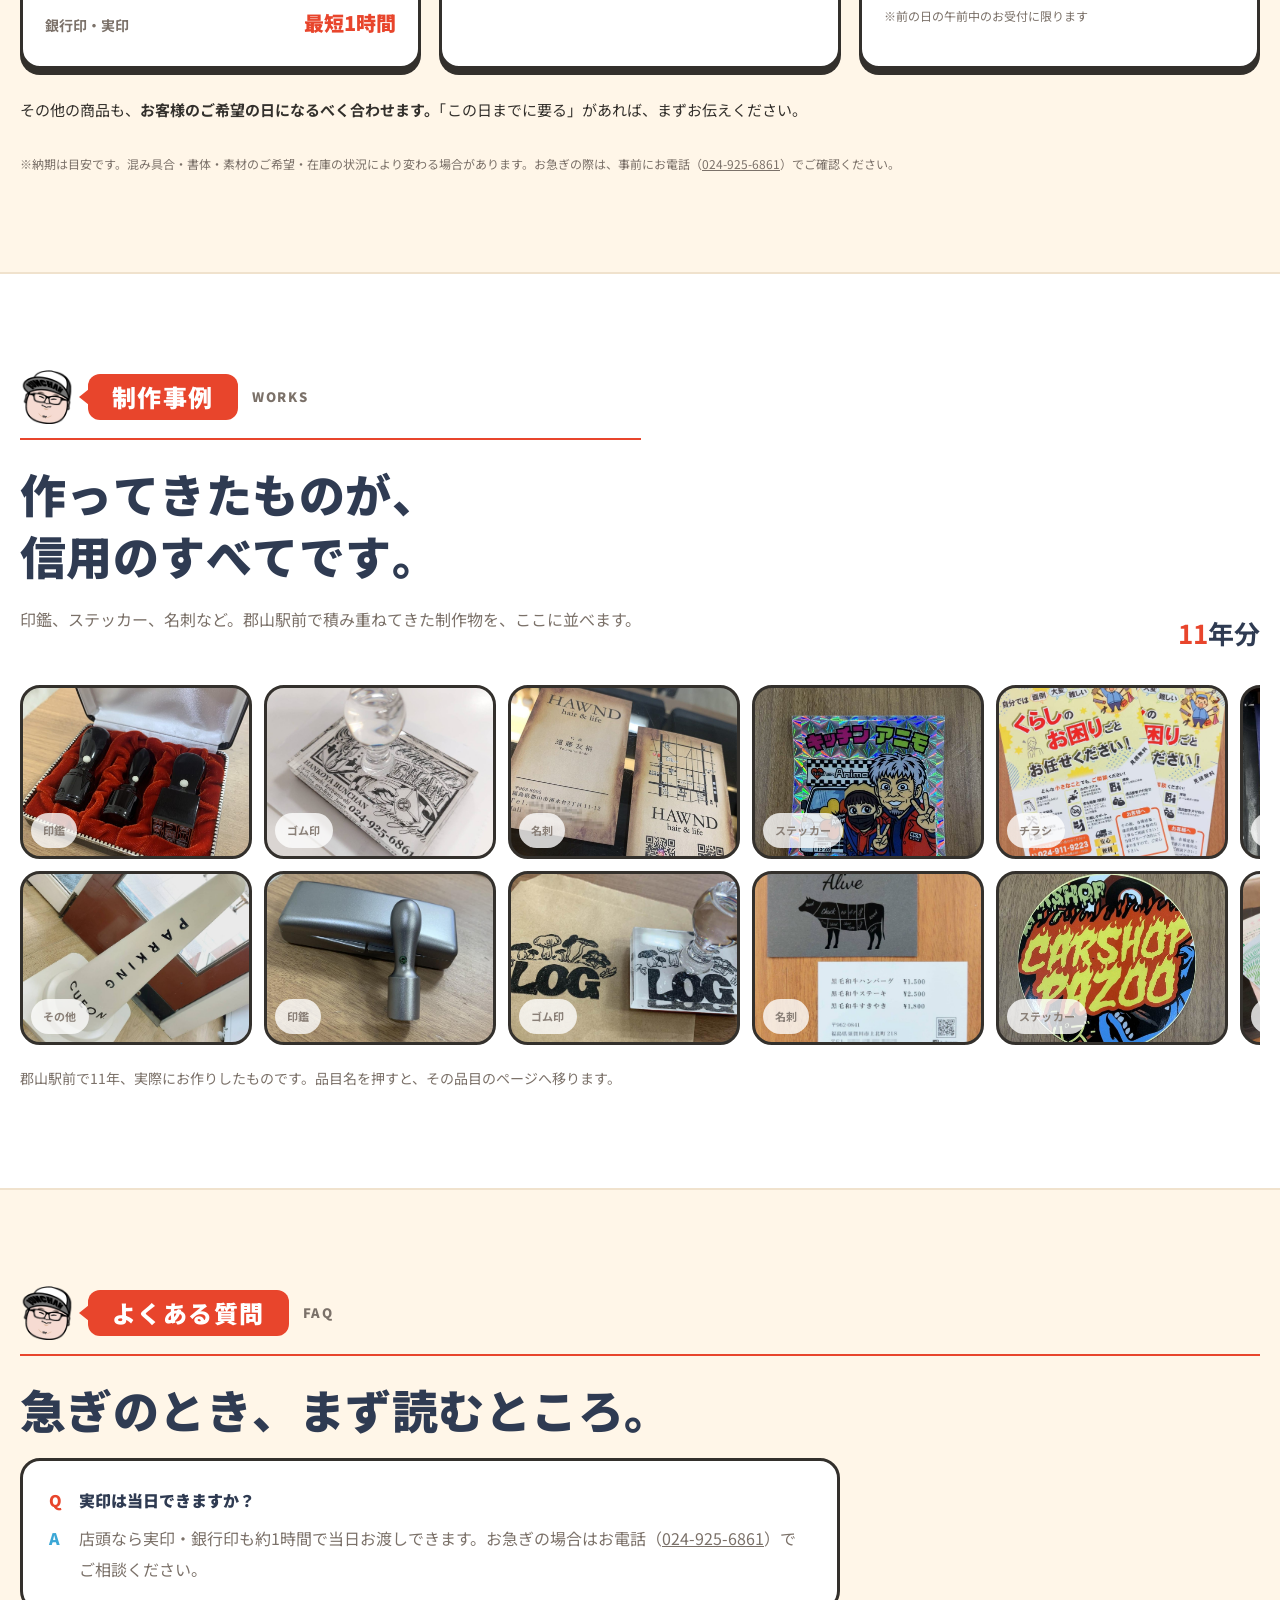
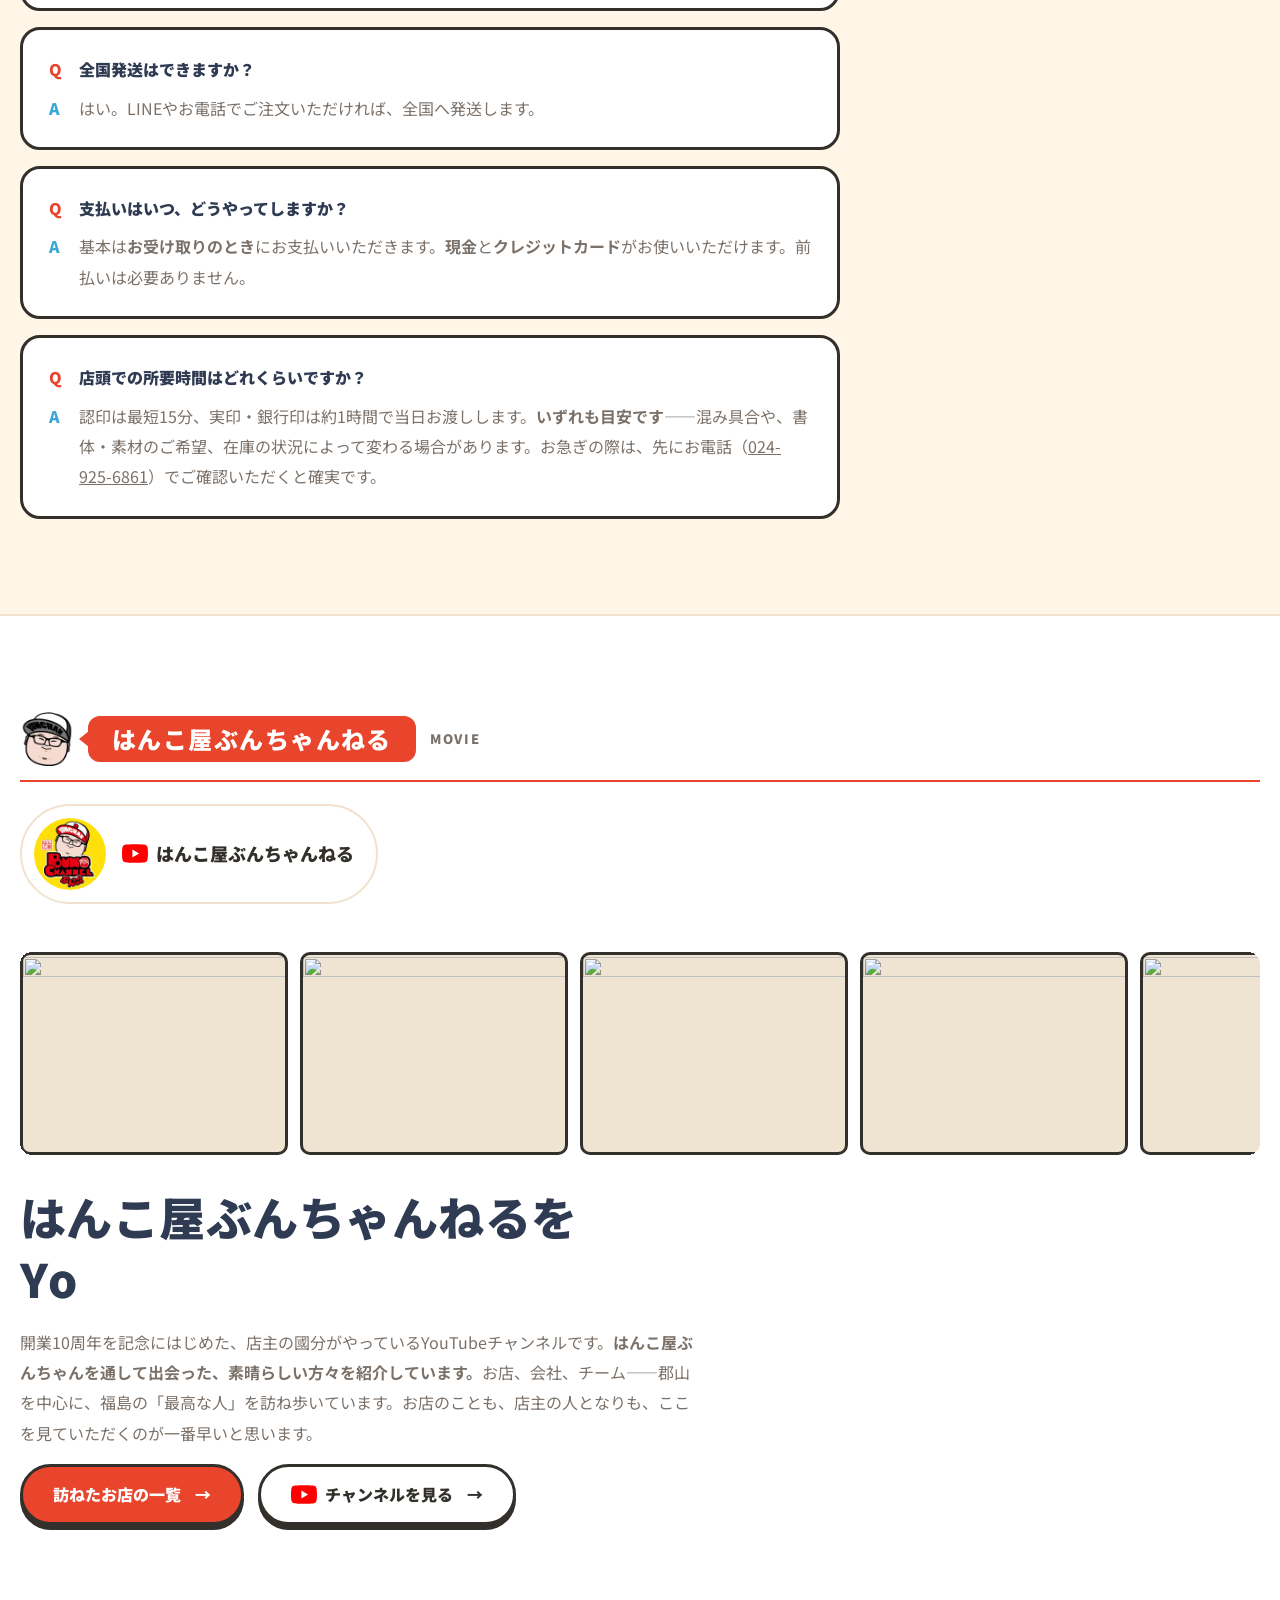
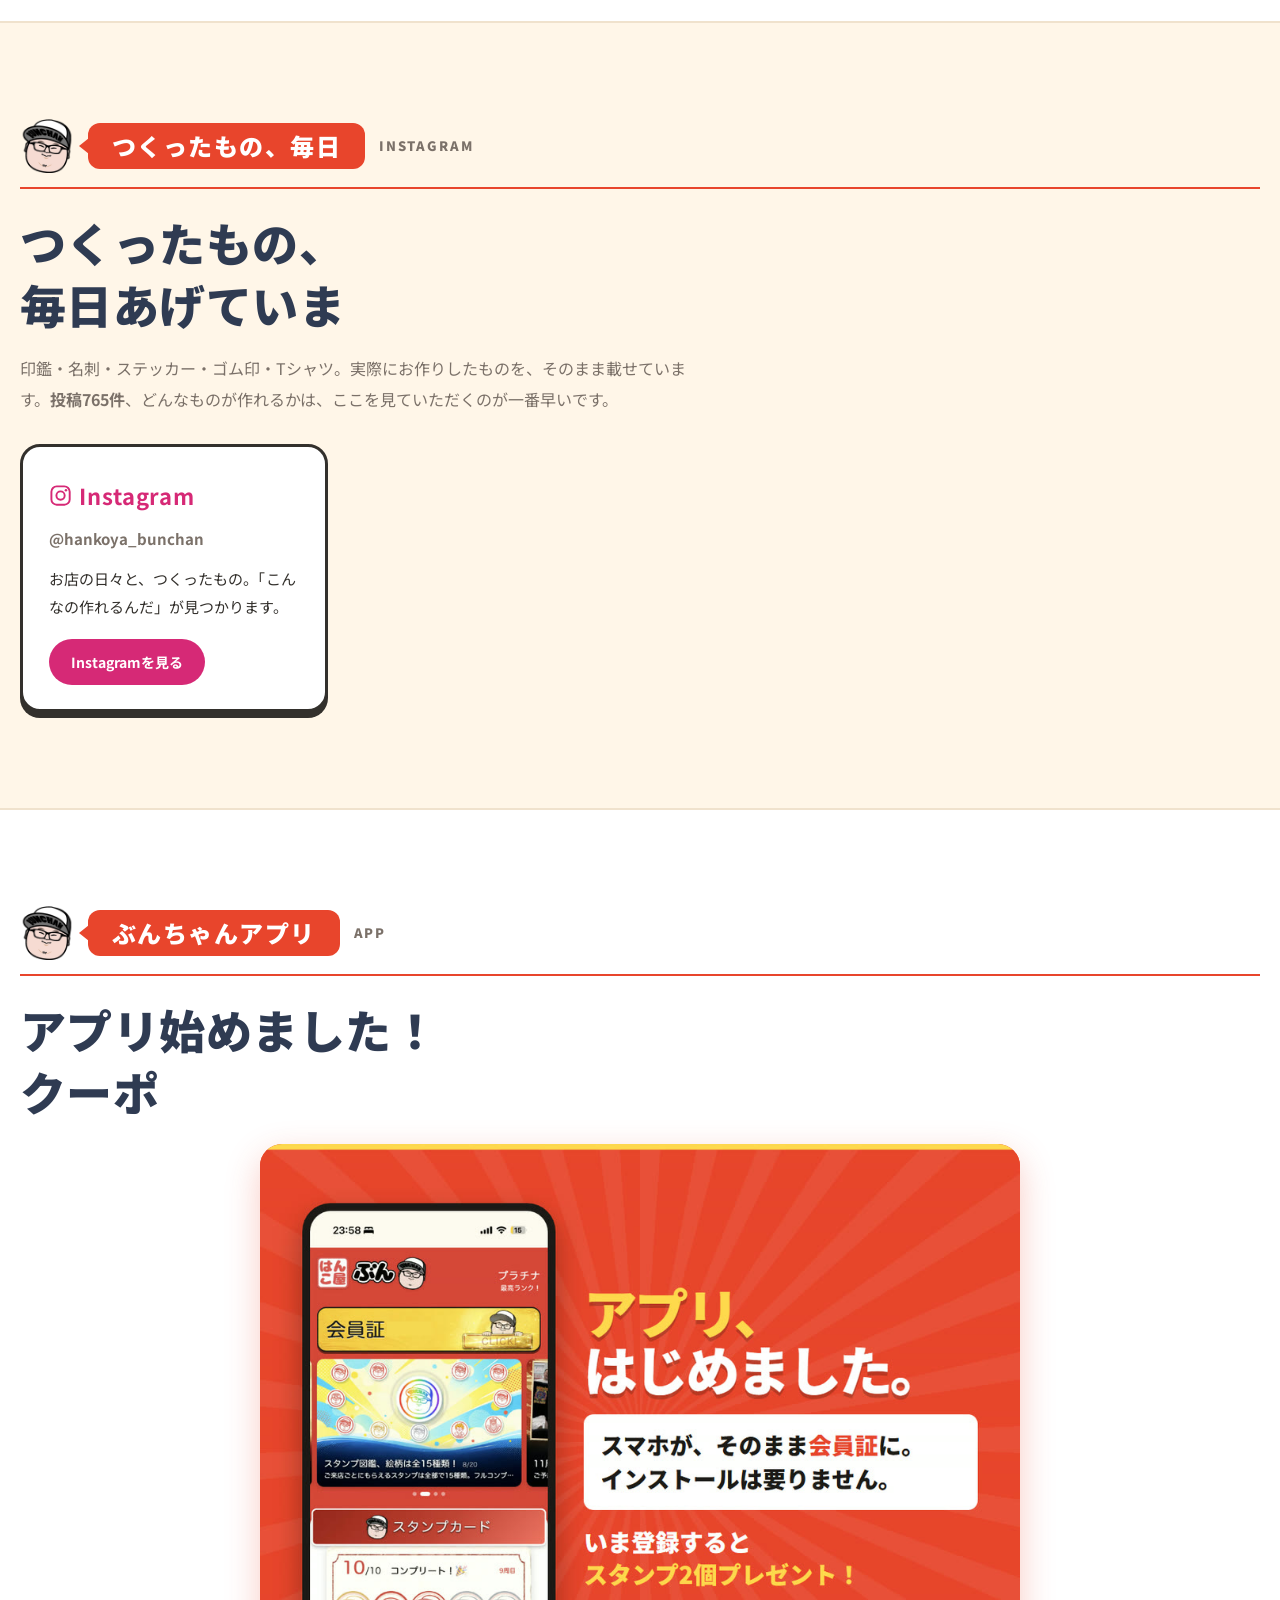
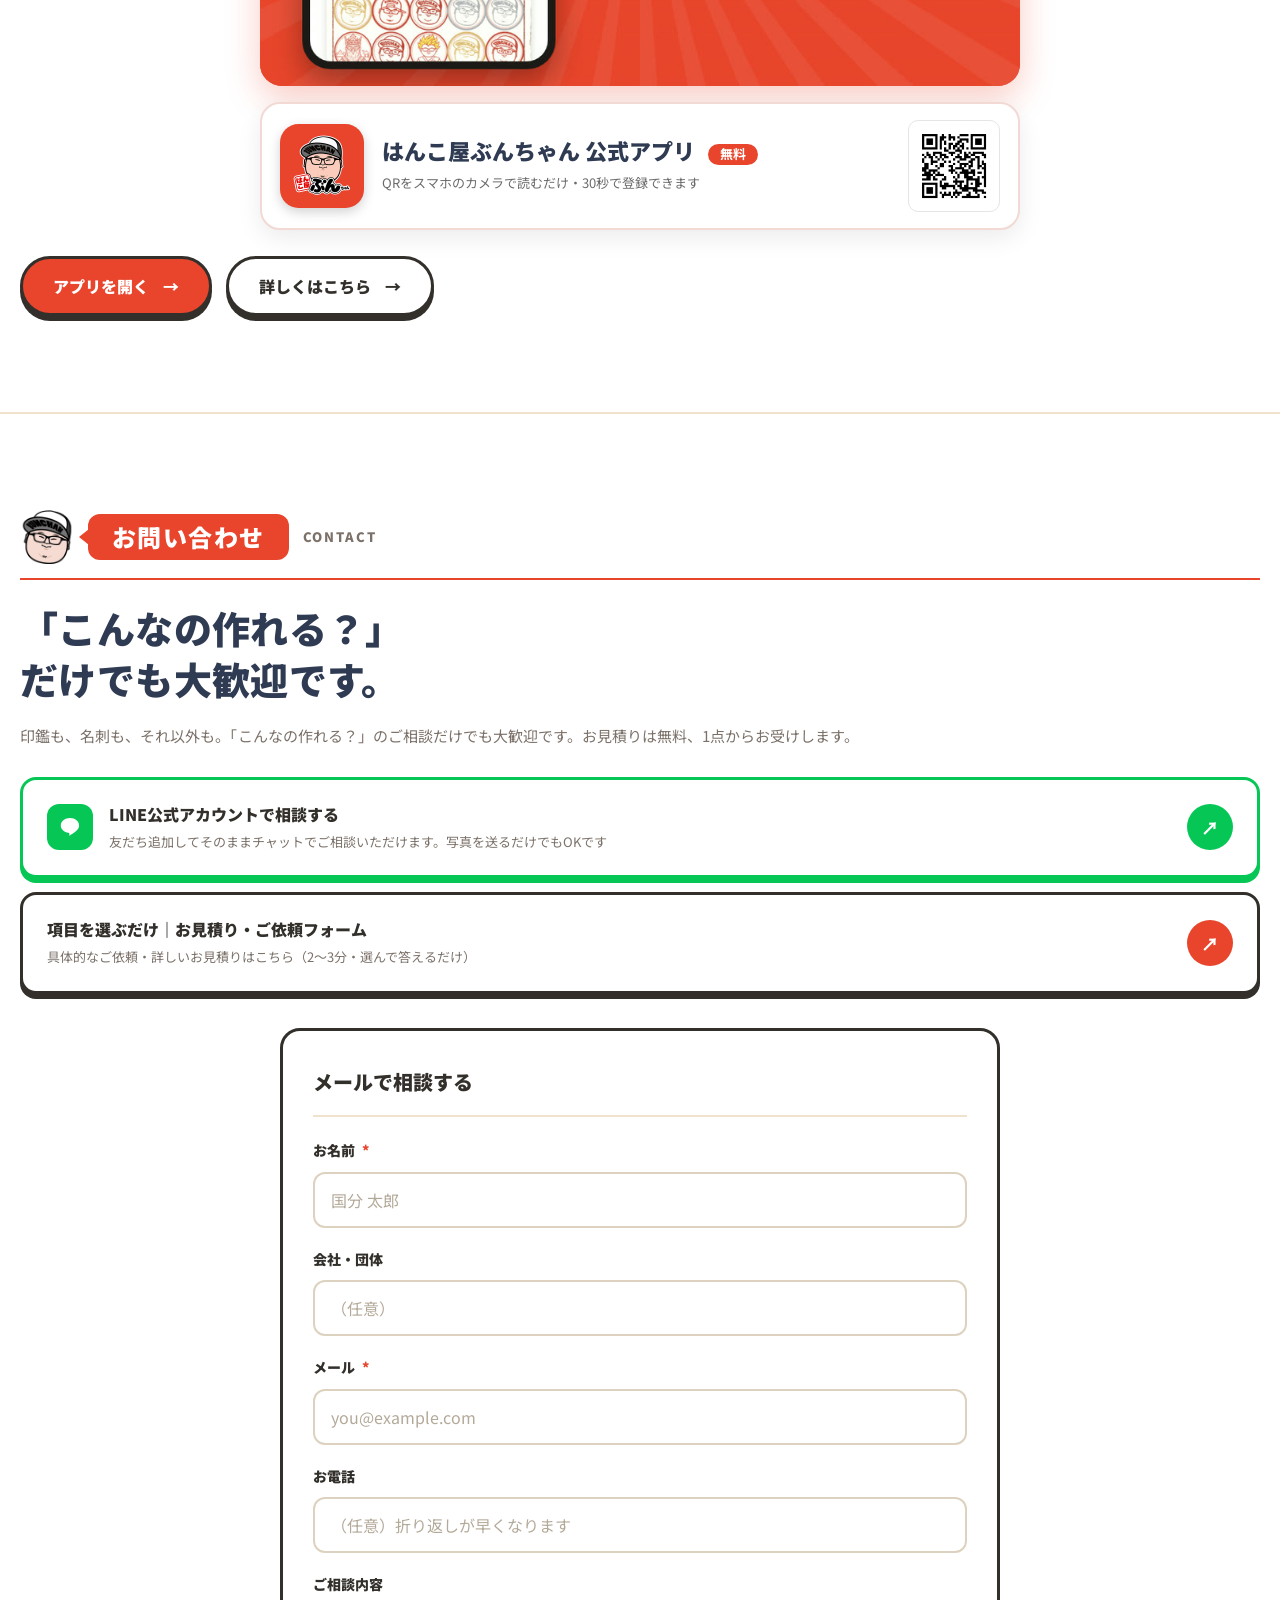
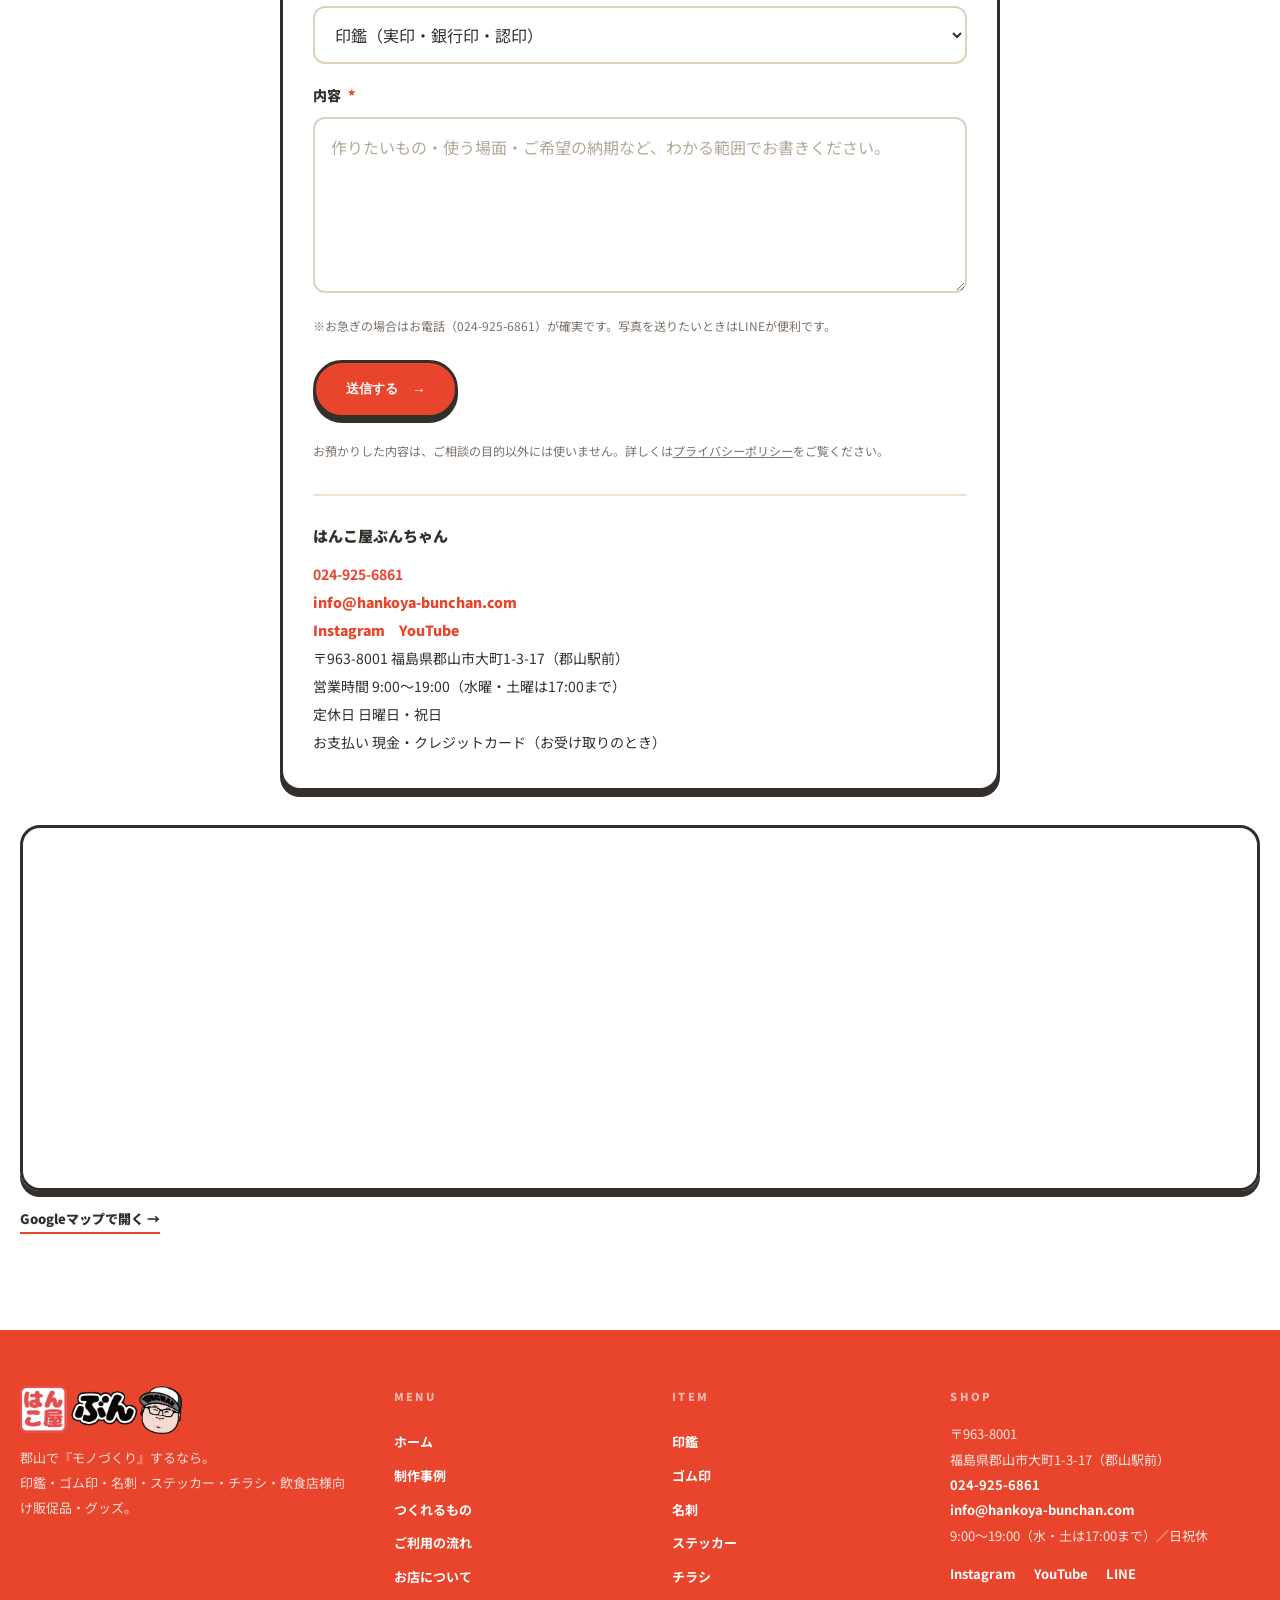
==== commit fe284b23: "update 2026-09-04 18:31" ====
--- a/index.html
+++ b/index.html
@@ -119,7 +119,7 @@
     ]
   }
   </script>
-  <link rel="stylesheet" href="style.css?v=20260904q">
+  <link rel="stylesheet" href="style.css?v=20260904r">
 </head>
 <body>
   <main>
@@ -172,6 +172,8 @@
 
     <section class="hero" aria-label="つくれるもの">
       <div class="container">
+        <!-- ★2026-09-04 社長「トップ画像右側、左に文言、背景パステル、全体の1/3が文言」→ PCは左1/3＝この箱（キャッチ＋見出し画像＋品目ナビ）／右2/3＝カードの帯。スマホは従来どおり縦積み（CSS .hero-copy） -->
+        <div class="hero-copy">
         <!-- 見出しの上のキャッチ（2026-08-24 社長指示） -->
         <p class="hero-catch">郡山で<b class="hc-big hc-red">『モノづくり』</b>するなら<br class="hc-br"><b class="hc-big hc-black">はんこ屋ぶんちゃん</b></p>
 
@@ -191,6 +193,7 @@
           <a href="goods.html"   style="--c:#02b4a2">グッズ</a>
           <a href="other.html"   style="--c:#e8452c">その他</a>
         </nav>
+        </div>
 
         <!-- ★画像は img/card-*.jpg を置けば自動で入ります（未設置の間はキャプション表示） -->
         <!-- ★カードの画像は img/card-<品目>.png を差し替えるだけで変わります -->
@@ -870,6 +873,6 @@
     </div>
   </footer>
 
-  <script src="script.js?v=20260904q" defer></script>
+  <script src="script.js?v=20260904r" defer></script>
 </body>
 </html>
--- a/style.css
+++ b/style.css
@@ -2082,3 +2082,33 @@
 }
 .app-qr--sm img { width: 132px; height: 132px; padding: 8px; }
 @media (max-width: 600px) { .app-qr img { width: 168px; height: 168px; } }
+
+/* =========================================================
+   トップ上段を「左1/3＝文言（パステル背景）／右2/3＝カードの帯」に（2026-09-04 社長指示）
+   ★PCだけ。スマホは従来の縦積み（キャッチ→見出し→カード）のまま。
+   ★HTMLは .hero-copy で3つ（キャッチ・見出し画像・品目ナビ）を包んだだけ。
+   ========================================================= */
+@media (min-width: 761px) {
+  .hero > .container {
+    display: grid;
+    grid-template-columns: minmax(0, 1fr) minmax(0, 2fr);   /* 1/3 : 2/3 */
+    grid-template-areas: "copy cards" "brands brands";
+    column-gap: 26px;
+    align-items: center;
+  }
+  .hero-copy {
+    grid-area: copy;
+    background: #ffe9d6;               /* パステル（桃色寄りのクリーム。ブランドの赤と喧嘩しない） */
+    border-radius: 22px;
+    padding: 30px 26px 26px;
+    text-align: left;
+  }
+  .hero-copy .hero-catch { margin: 0 0 10px; font-size: clamp(16px, 1.5vw, 20px); line-height: 1.35; text-align: left; }
+  .hero-copy .hc-br { display: inline; }           /* 「するなら」で改行して3行に */
+  .hero-copy .hc-big { font-size: 1.3em; }
+  .hero-copy .tiles-head { margin: 0 0 16px; text-align: left; }
+  .hero-copy .tiles-head img { width: 100%; margin: 0; }
+  .hero-copy .item-nav { justify-content: flex-start; gap: 8px; }
+  .hero > .container > .carousel { grid-area: cards; margin-top: 0; }
+  .hero > .container > .brands { grid-area: brands; }
+}
